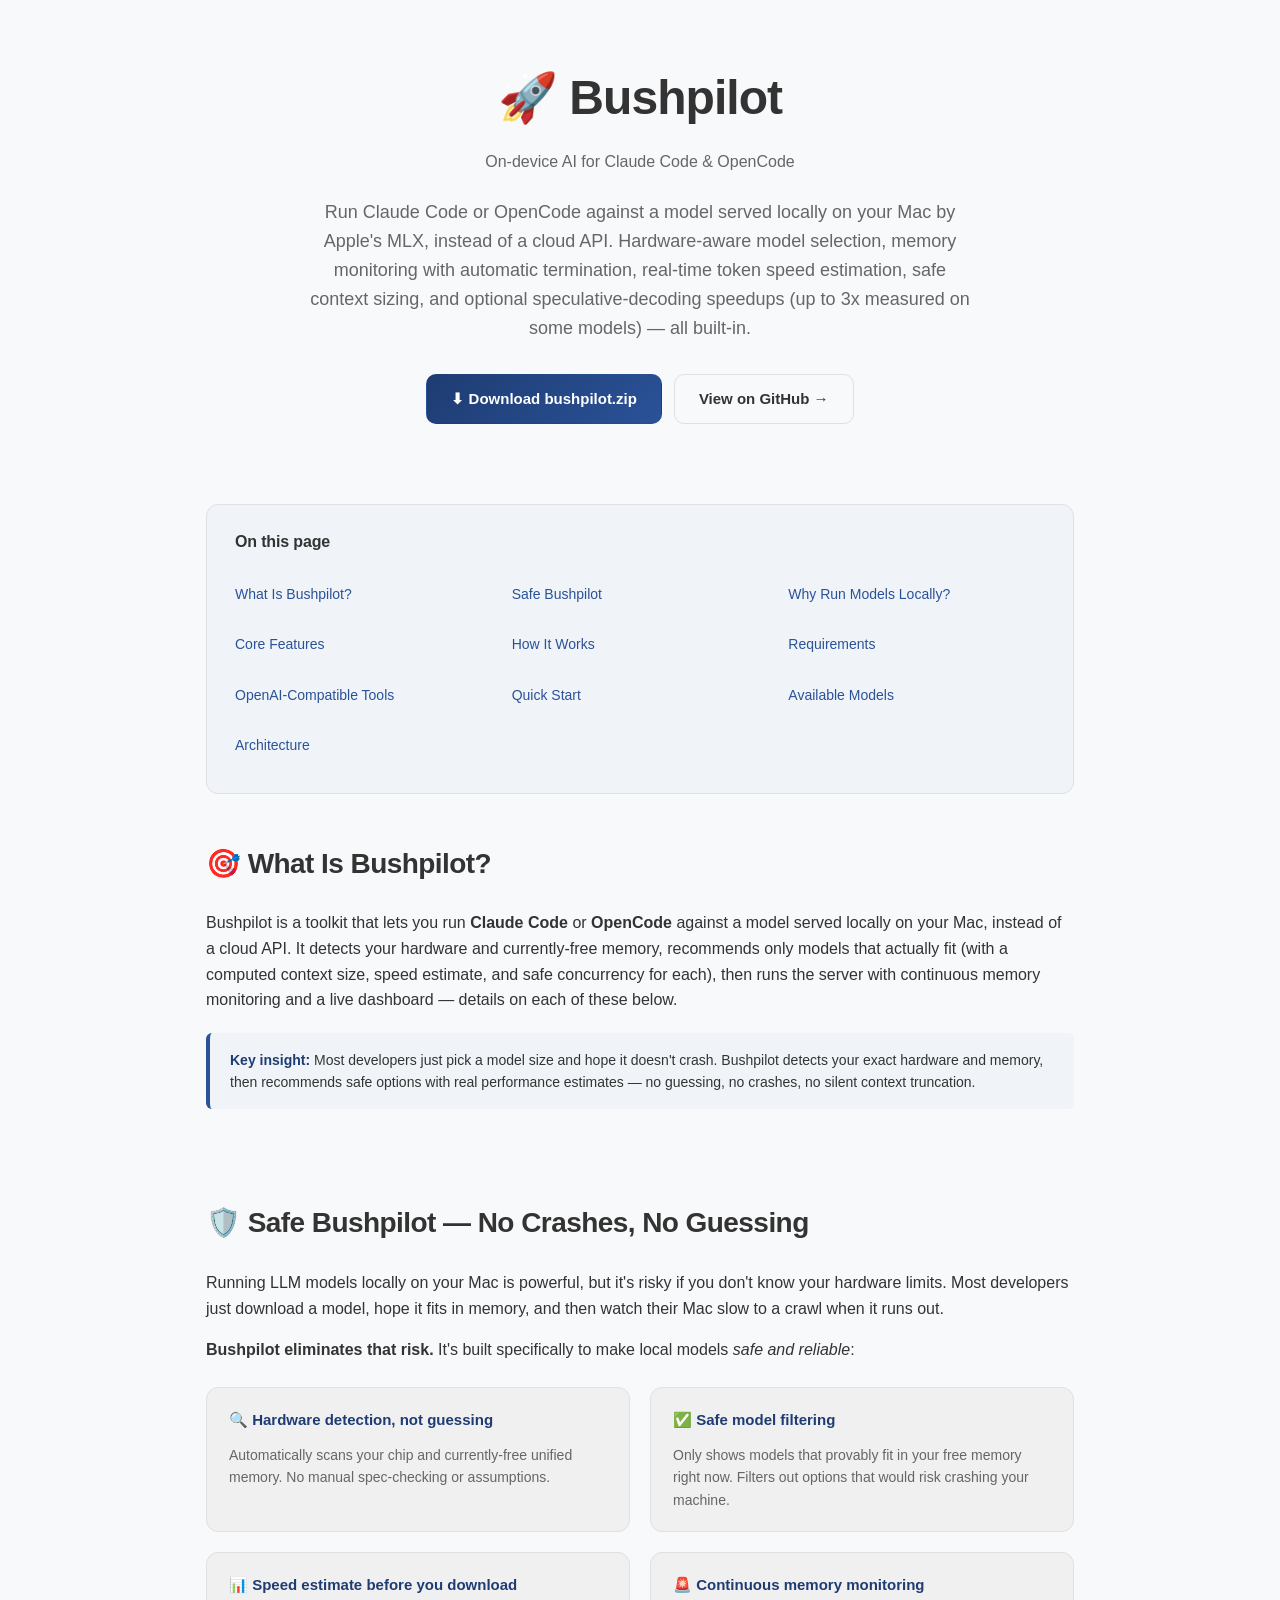
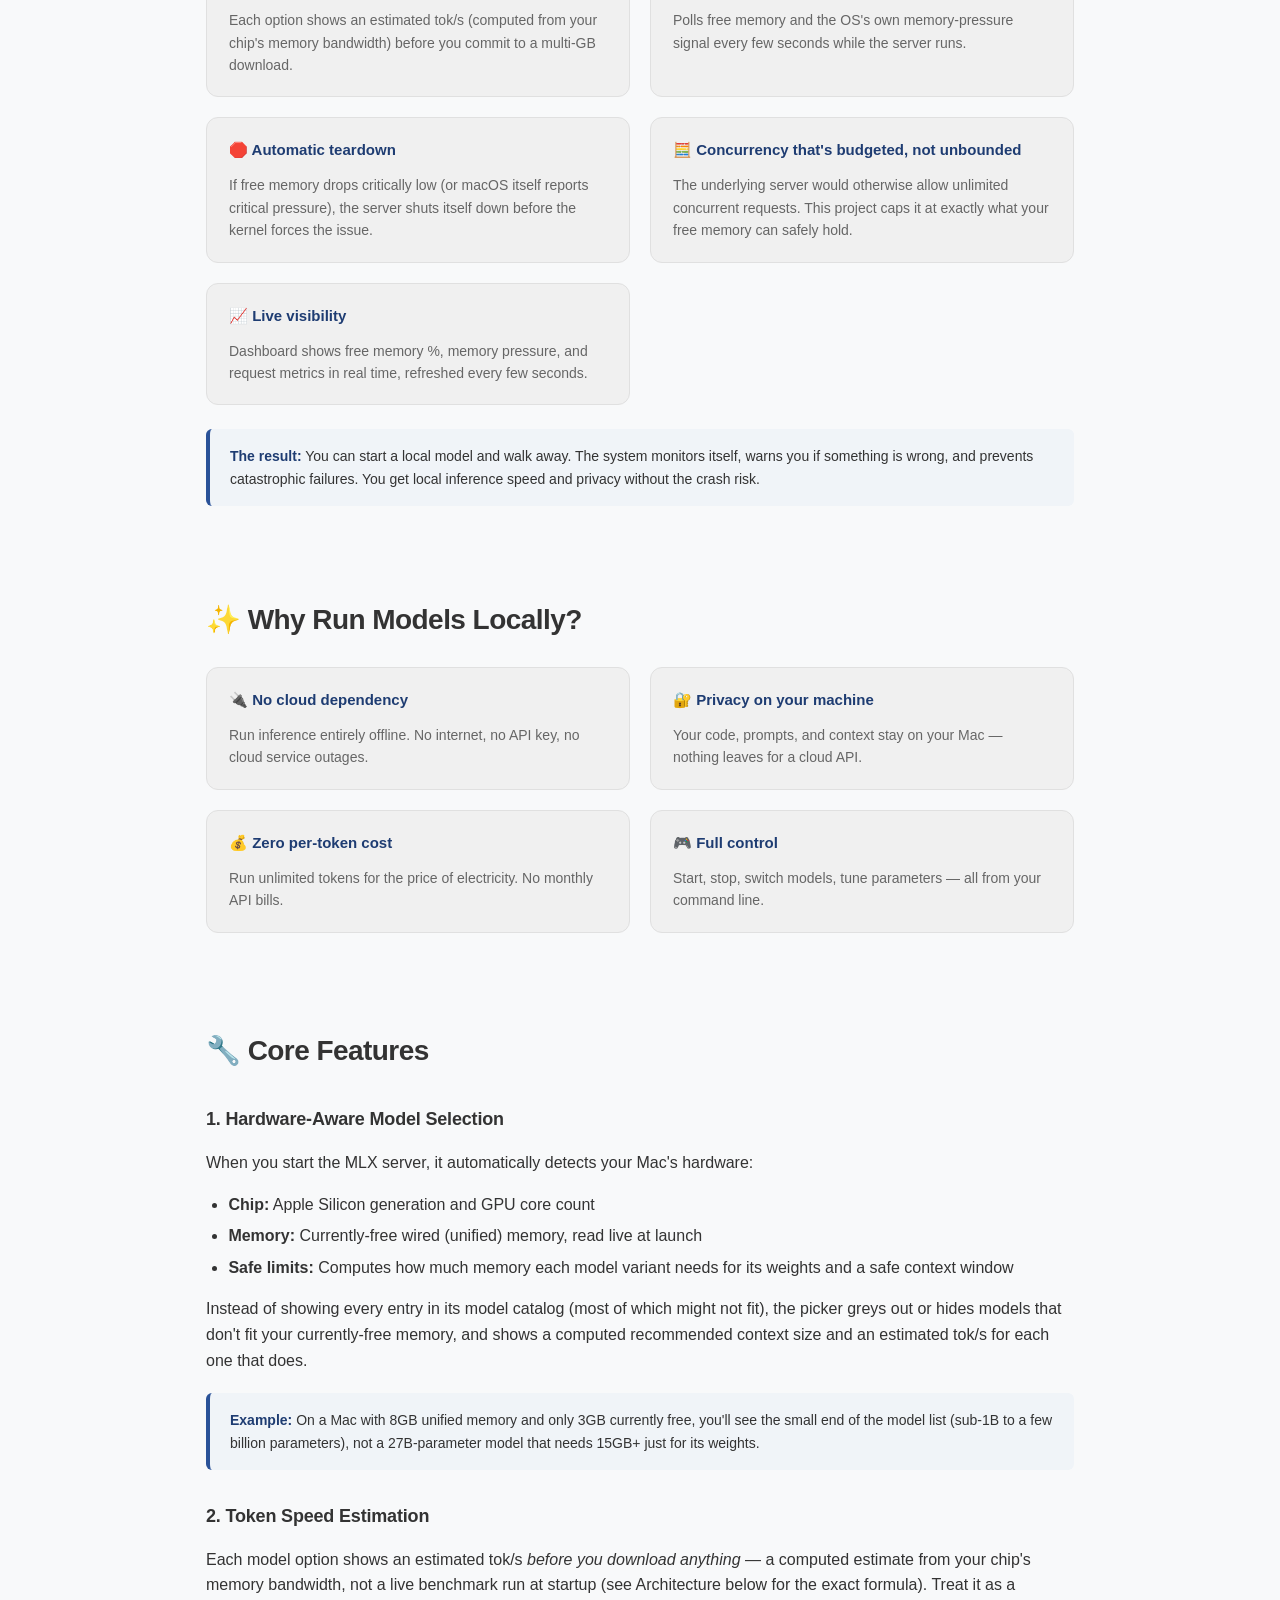
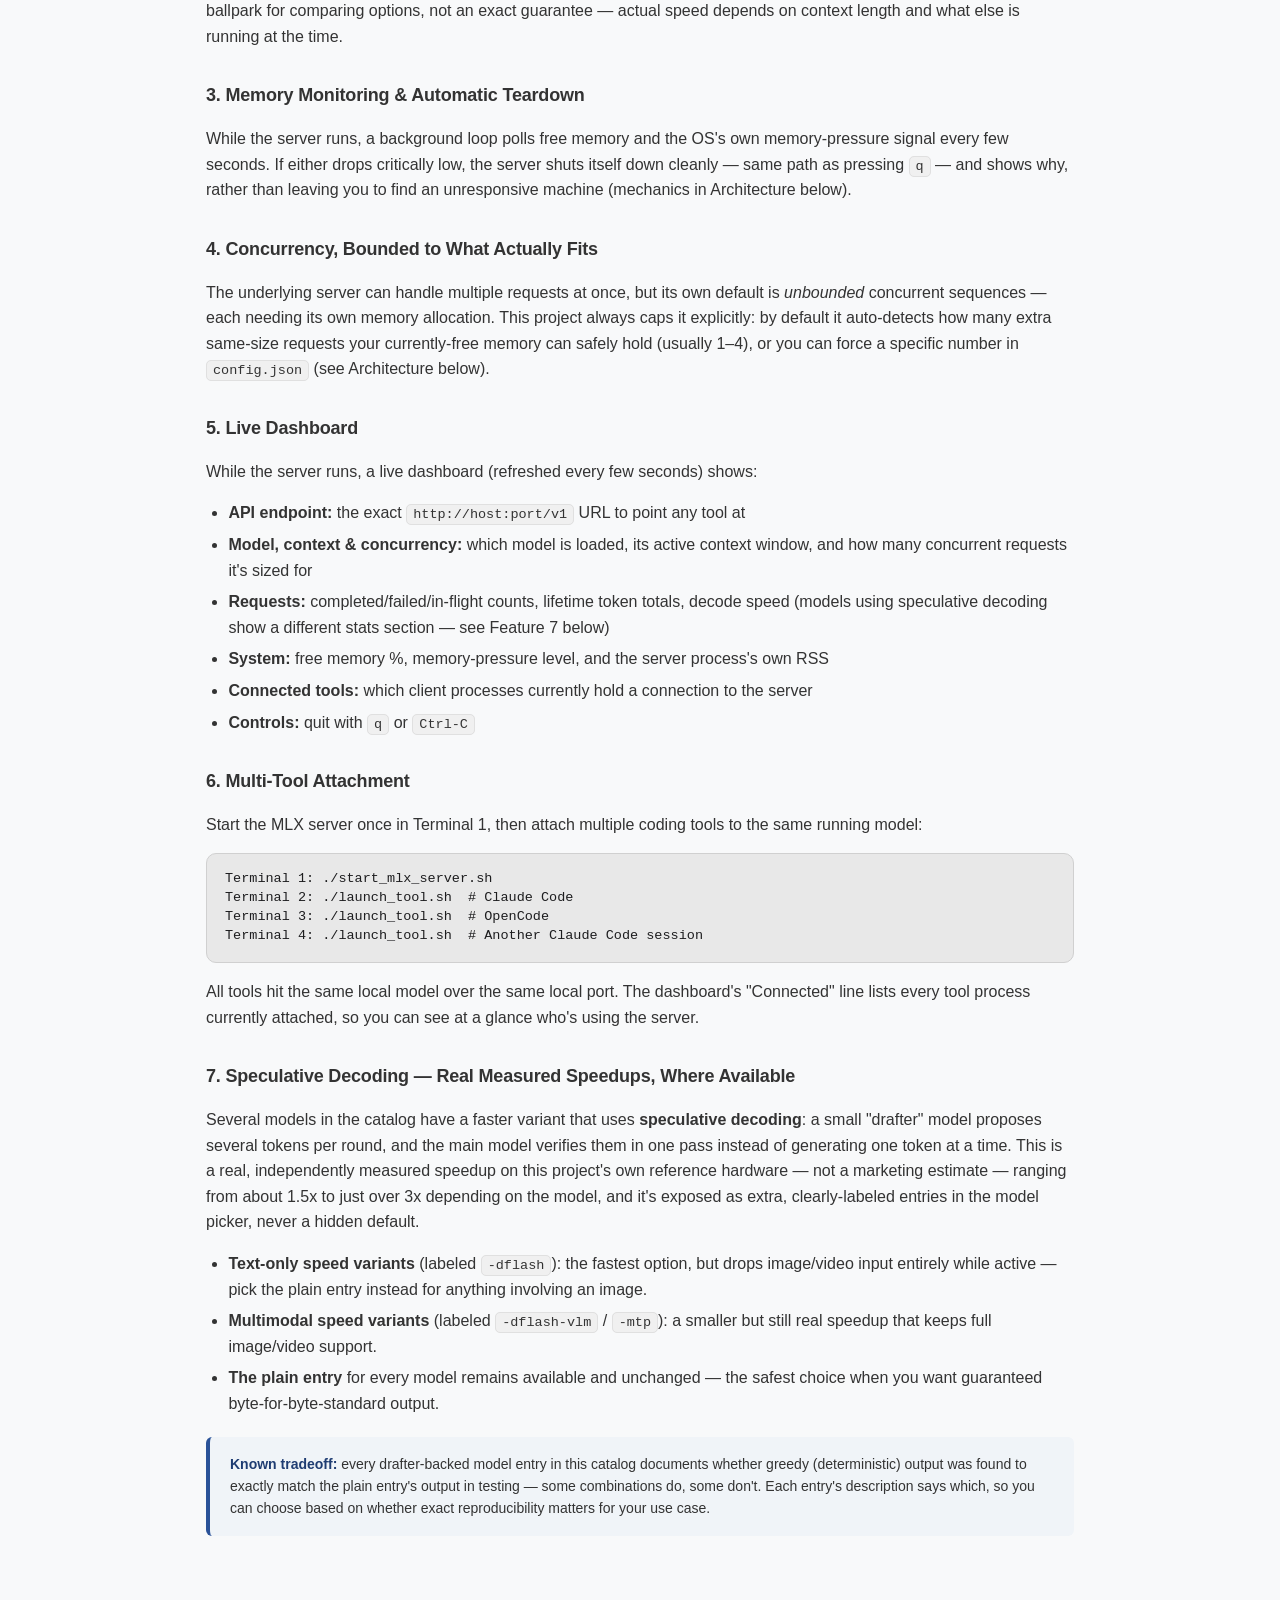
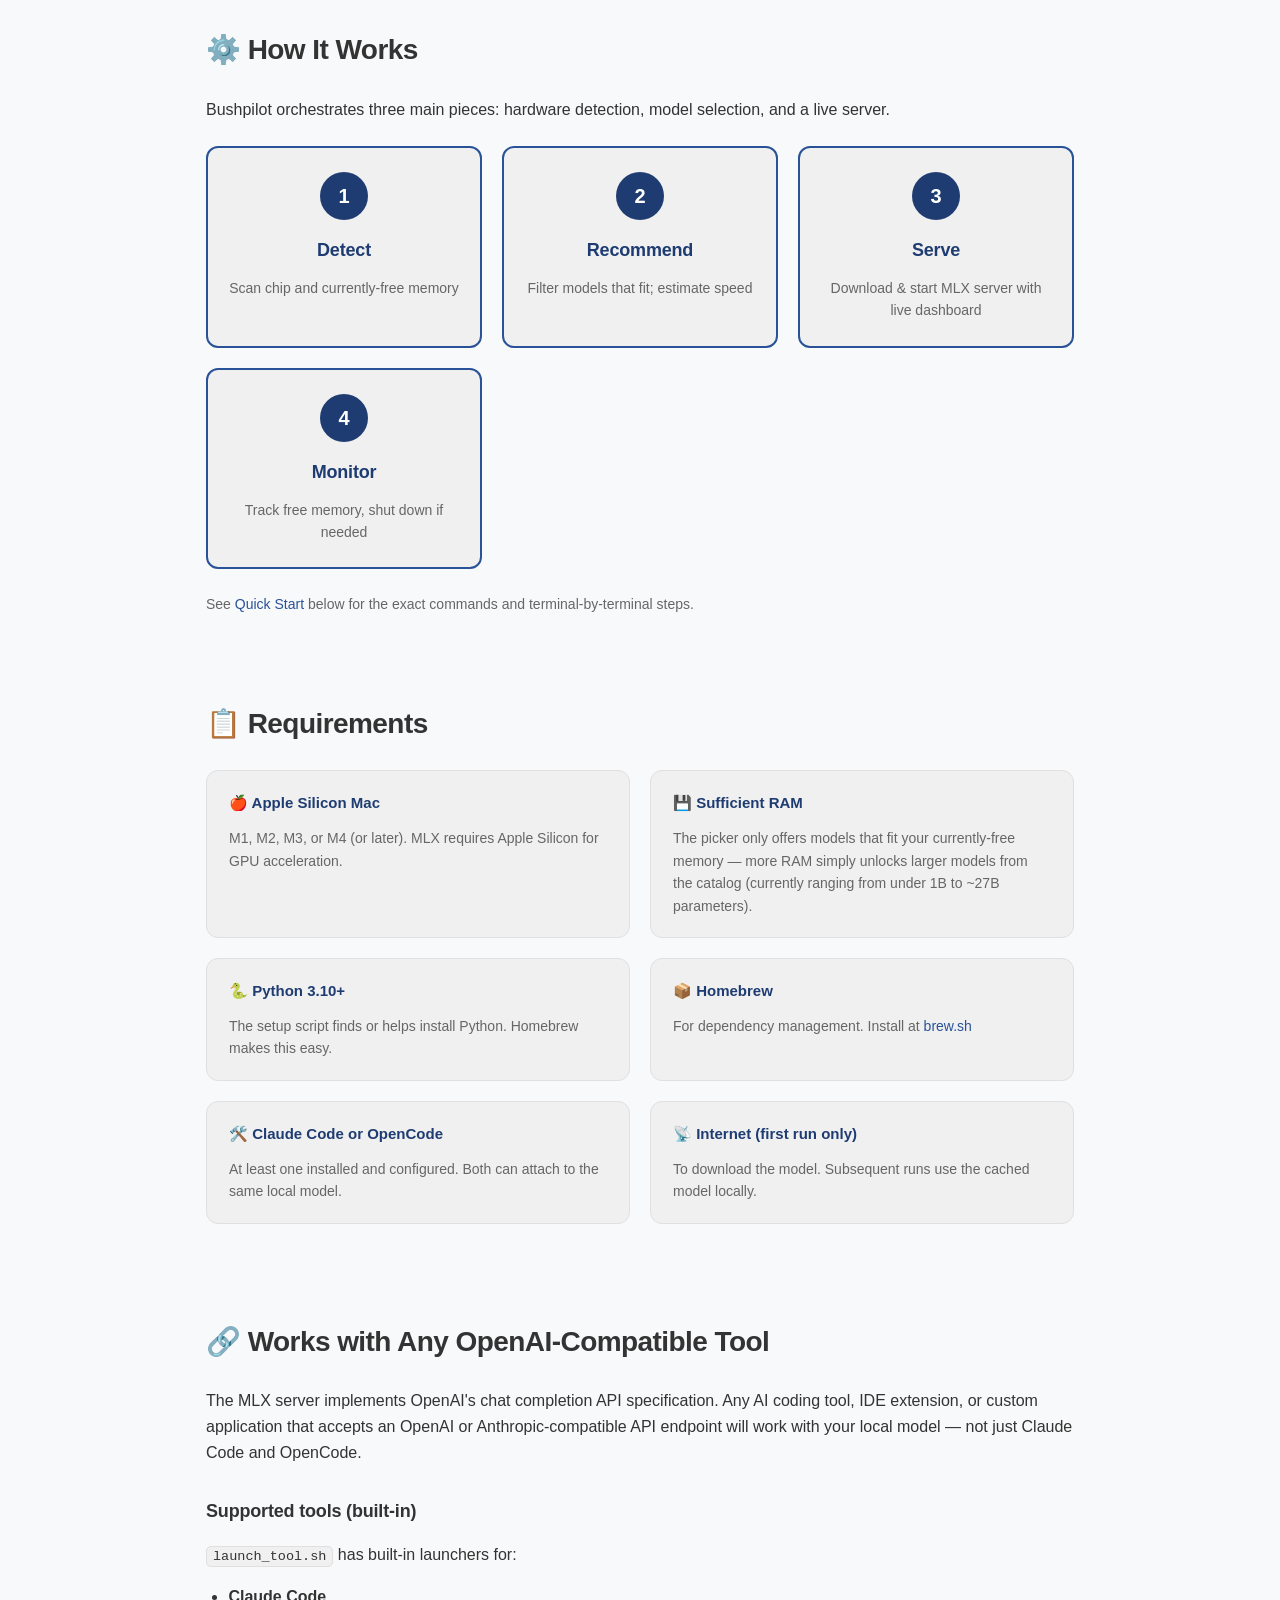
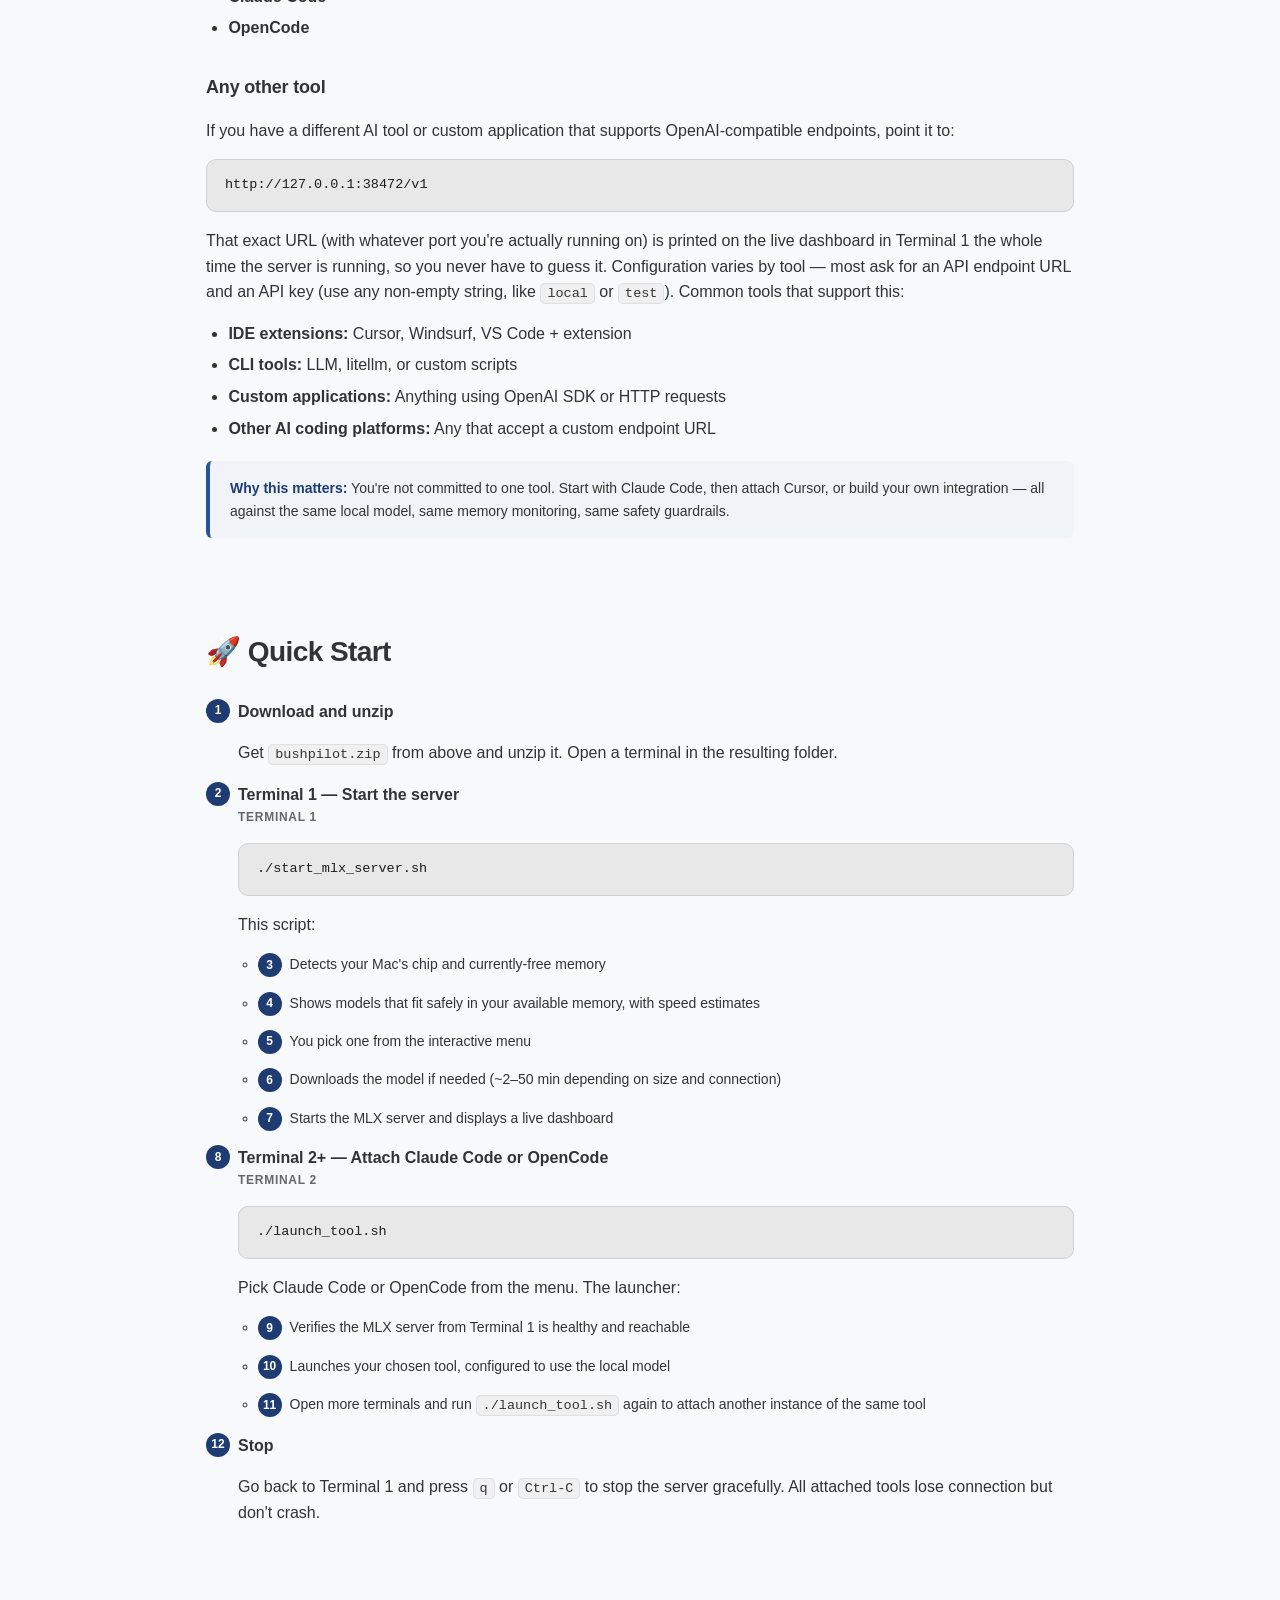
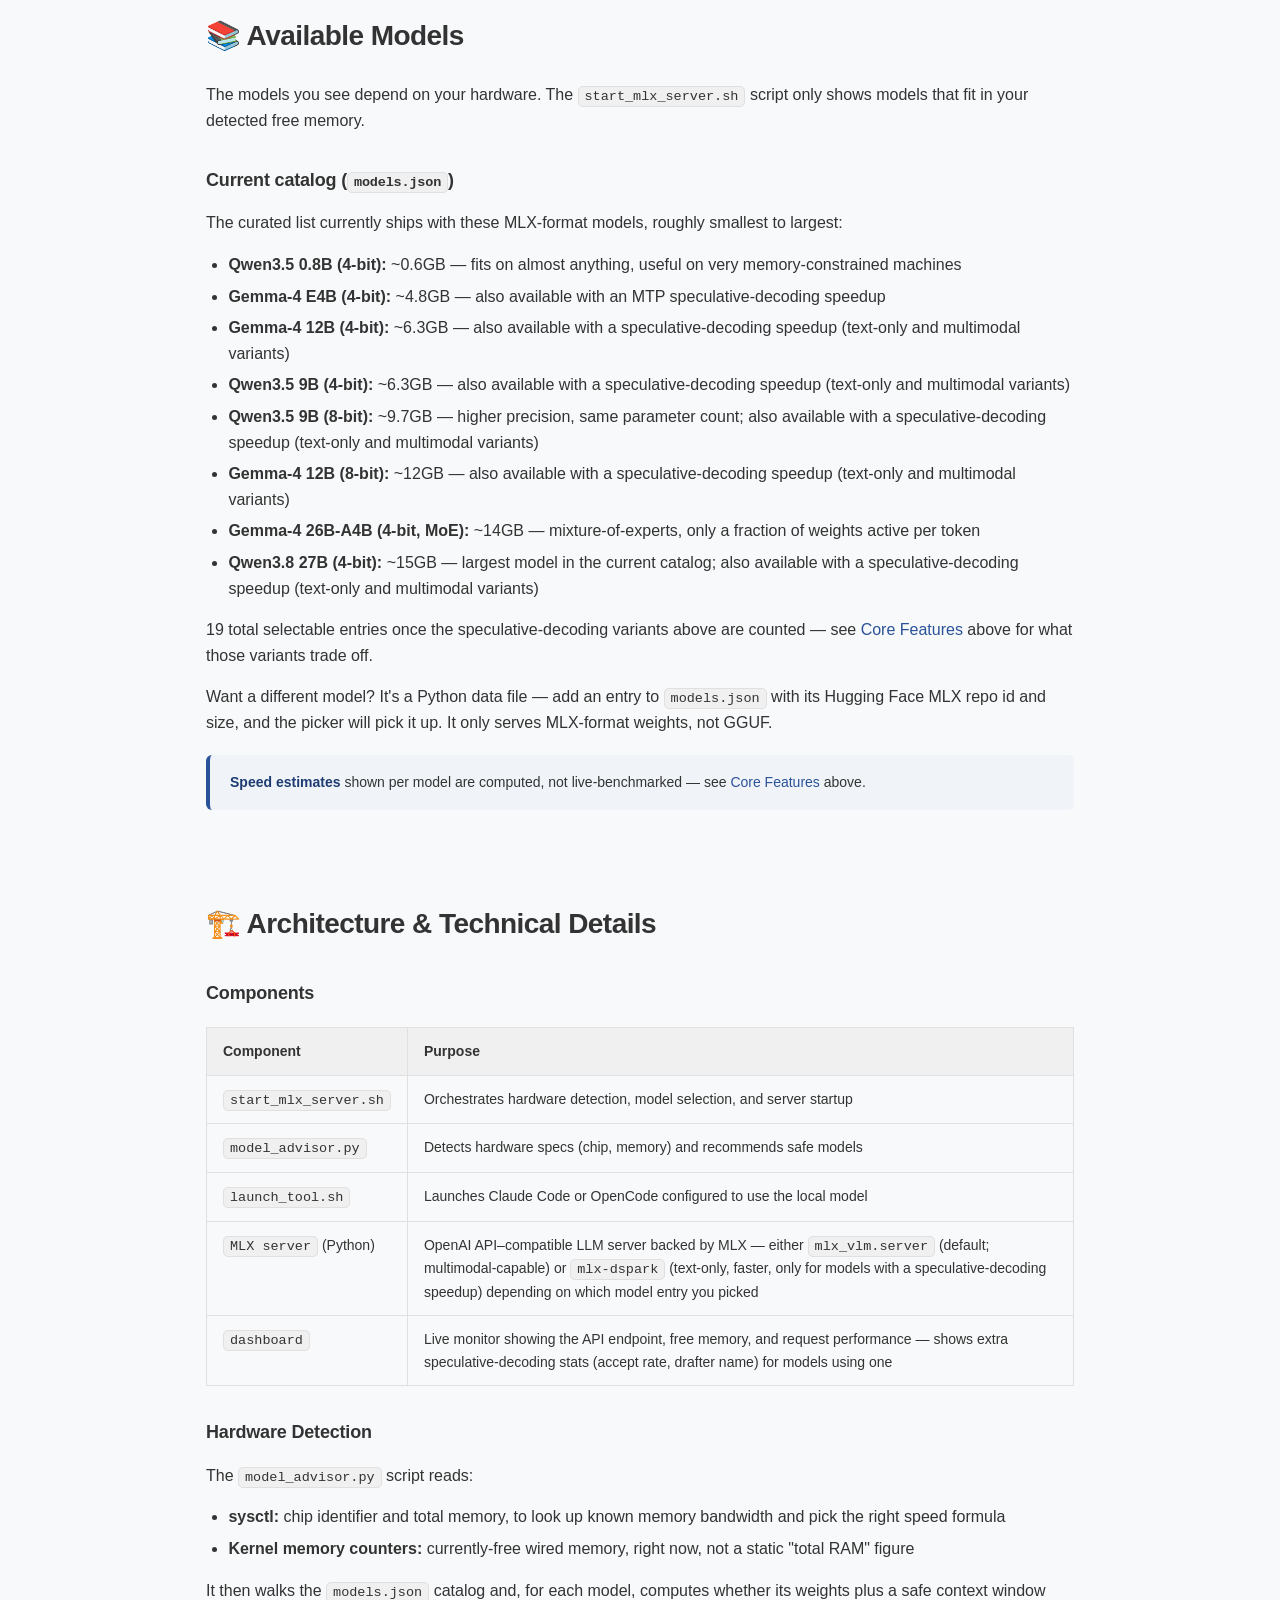
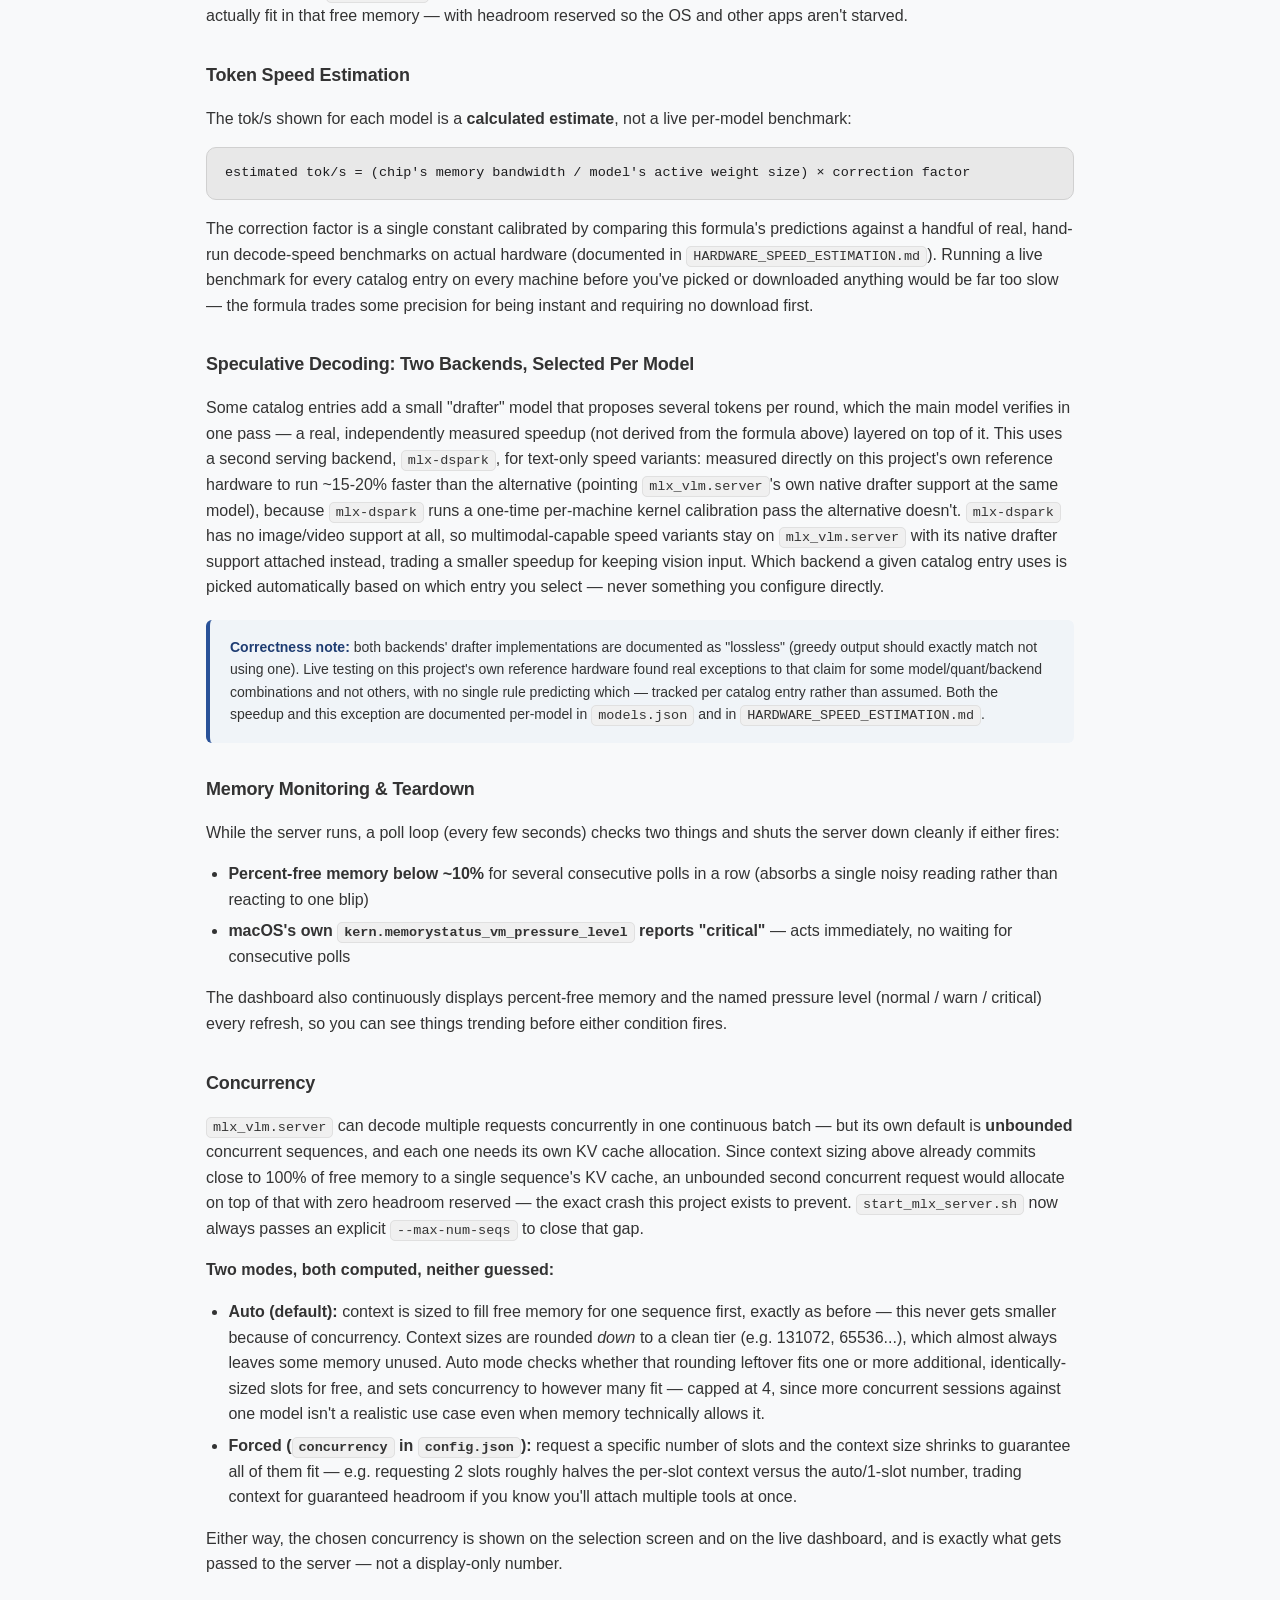
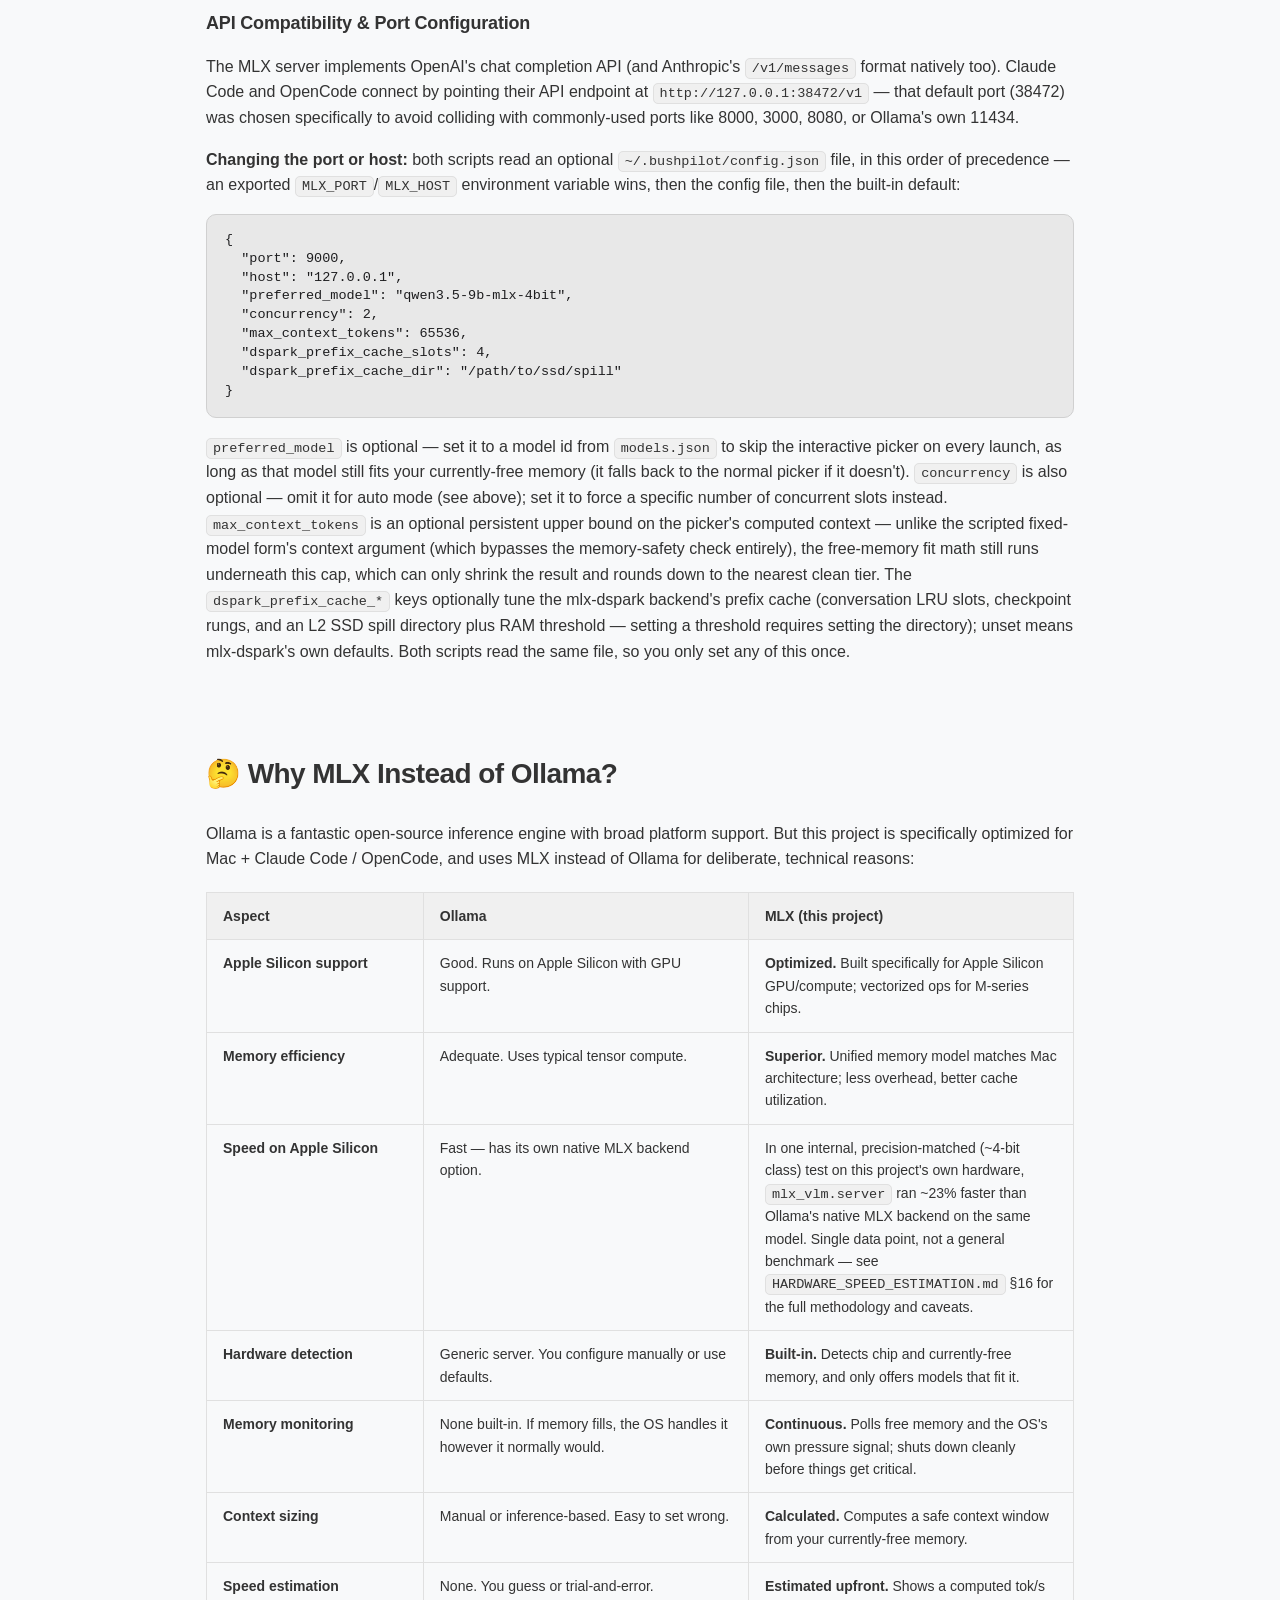
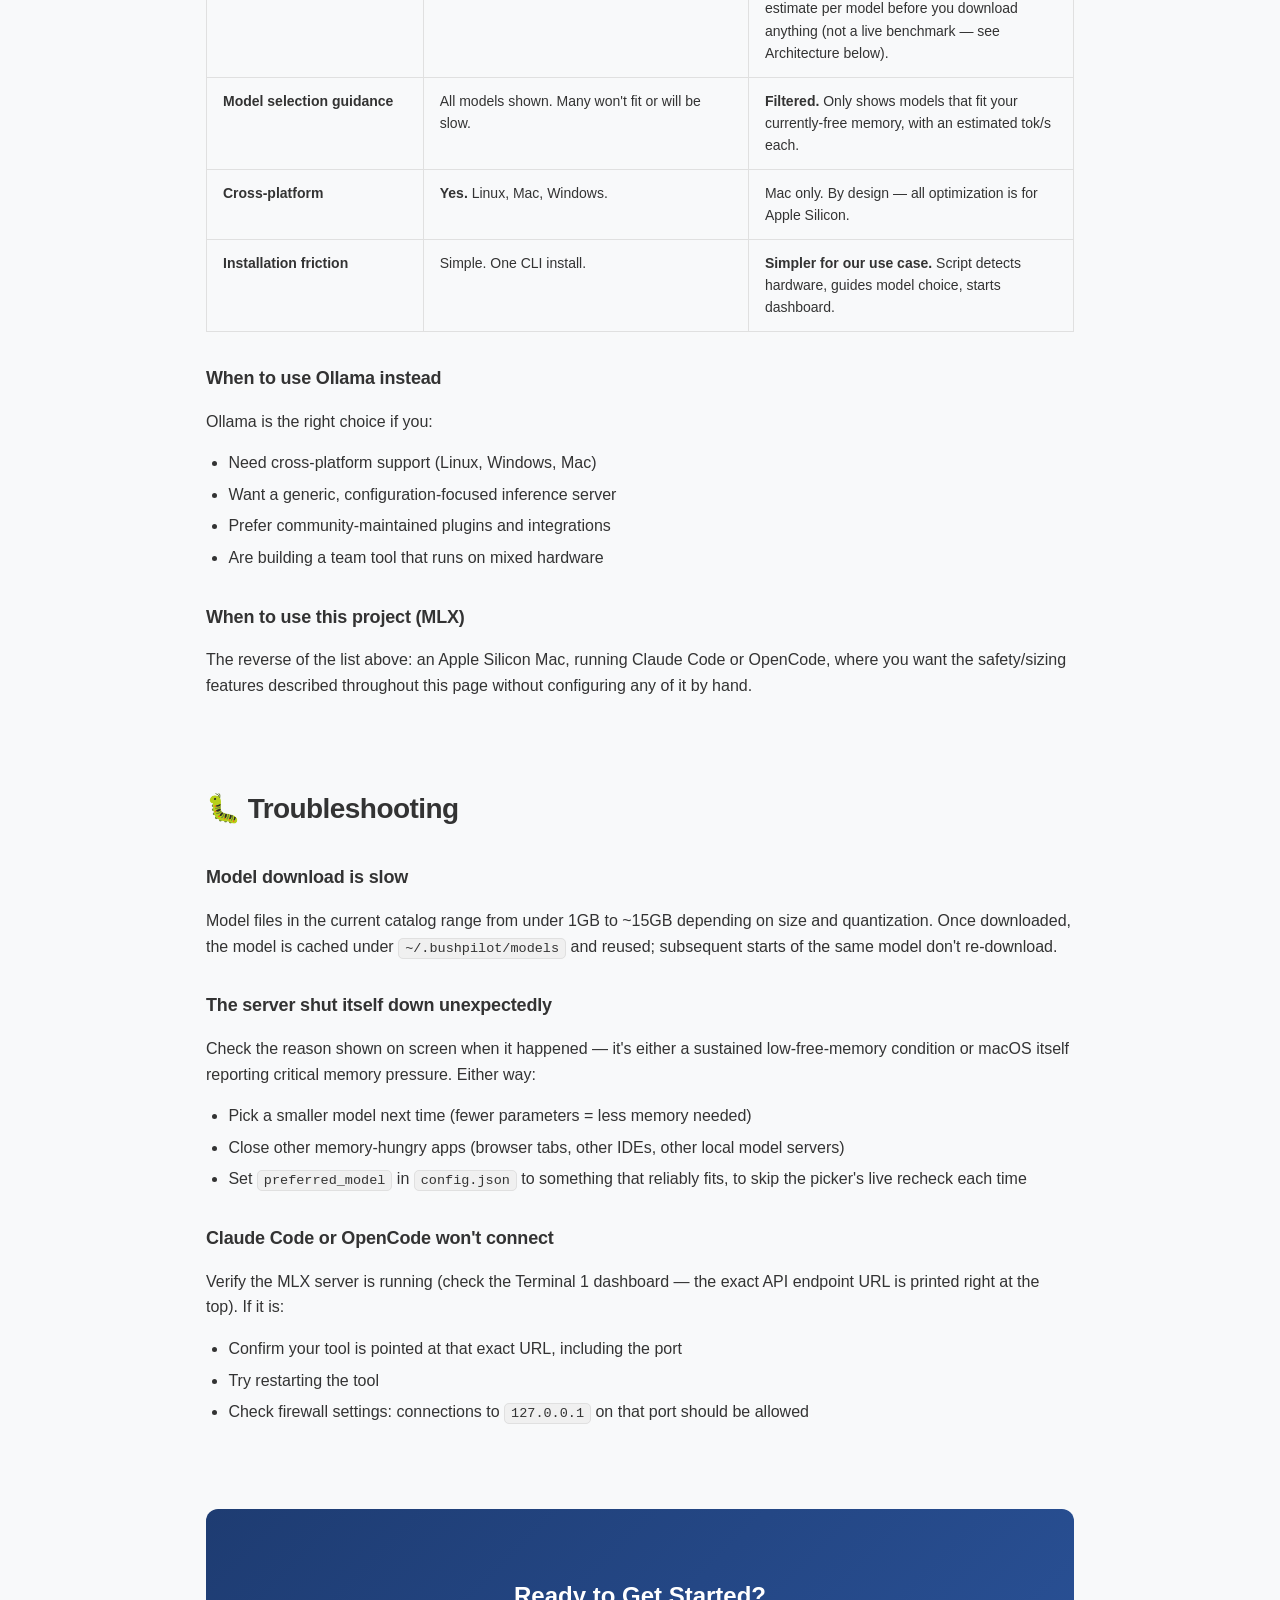
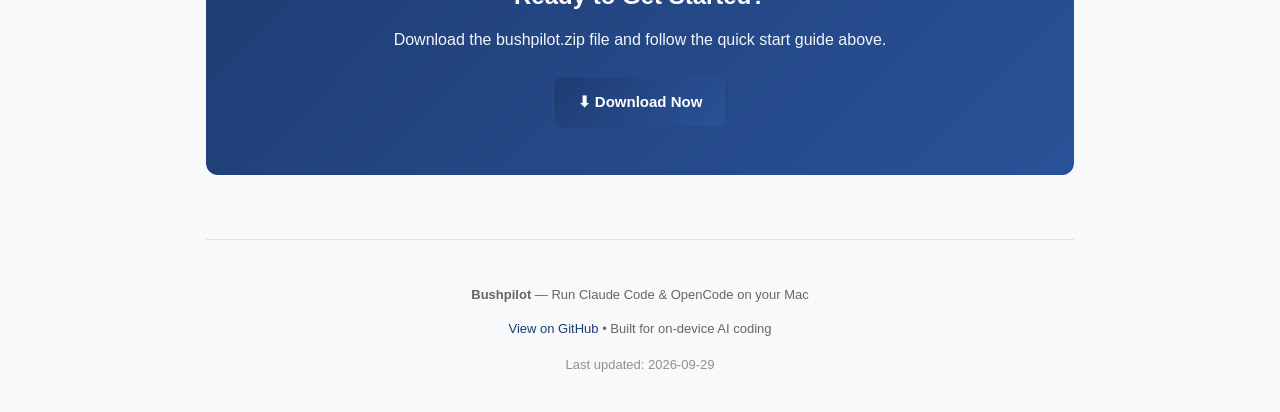
==== docs/index.html @ d3a4ec34 "Rename project to bushpilot Full sweep: home dir ~/.local-model-setup -> ~/.bushpilot (LMS_* vars ->" ====
<!DOCTYPE html>
<html lang="en">
<head>
  <meta charset="utf-8">
  <meta name="viewport" content="width=device-width, initial-scale=1">
  <title>Bushpilot — Run Claude Code & OpenCode on Your Mac</title>
  <meta name="description" content="Run Claude Code or OpenCode against a local, on-device MLX-served model. Hardware-aware selection, memory monitoring, token speed estimation, safe context sizing, and optional speculative-decoding speedups.">
  <style>
    :root {
      --bg: #f8f9fa;
      --bg-alt: #f0f0f0;
      --text: #333;
      --text-dim: #666;
      --border: #e0e0e0;
      --accent: #1e3c72;
      --accent-light: #2a5298;
      --accent-text: #ffffff;
      --code-bg: #f0f0f0;
      --code-text: #333;
      --info-bg: #f0f4f8;
      --info-border: #2a5298;
    }
    @media (prefers-color-scheme: dark) {
      :root:not([data-theme="light"]) {
        --bg: #f8f9fa;
        --bg-alt: #f0f0f0;
        --text: #333;
        --text-dim: #666;
        --border: #e0e0e0;
        --accent: #1e3c72;
        --accent-light: #2a5298;
        --accent-text: #ffffff;
        --code-bg: #f0f0f0;
        --code-text: #333;
        --info-bg: #f0f4f8;
        --info-border: #2a5298;
      }
    }
    :root[data-theme="dark"] {
      --bg: #f8f9fa;
      --bg-alt: #f0f0f0;
      --text: #333;
      --text-dim: #666;
      --border: #e0e0e0;
      --accent: #1e3c72;
      --accent-light: #2a5298;
      --accent-text: #ffffff;
      --code-bg: #f0f0f0;
      --code-text: #333;
      --info-bg: #f0f4f8;
      --info-border: #2a5298;
    }

    * { box-sizing: border-box; }
    body {
      margin: 0;
      background: var(--bg);
      color: var(--text);
      font-family: -apple-system, BlinkMacSystemFont, "Segoe UI", Roboto, Helvetica, Arial, sans-serif;
      line-height: 1.6;
    }
    .wrap {
      max-width: 900px;
      margin: 0 auto;
      padding: 0 16px;
    }

    /* Header */
    header.hero {
      text-align: center;
      padding: 60px 0 40px;
    }
    header.hero h1 {
      font-size: clamp(32px, 7vw, 48px);
      margin: 0 0 12px;
      letter-spacing: -0.02em;
    }
    header.hero .subtitle {
      font-size: 16px;
      color: var(--text-dim);
      margin: 8px 0 24px;
      font-weight: 500;
    }
    header.hero p.tagline {
      font-size: clamp(15px, 3.6vw, 18px);
      color: var(--text-dim);
      max-width: 660px;
      margin: 0 auto 32px;
      line-height: 1.6;
    }
    .cta-row {
      display: flex;
      flex-wrap: wrap;
      gap: 12px;
      justify-content: center;
      margin-top: 28px;
    }
    .btn {
      display: inline-flex;
      align-items: center;
      gap: 8px;
      padding: 12px 24px;
      border-radius: 10px;
      text-decoration: none;
      font-weight: 600;
      font-size: 15px;
      border: 1px solid var(--border);
      transition: all 0.2s;
    }
    .btn.primary {
      background: linear-gradient(135deg, #1e3c72 0%, #2a5298 100%);
      color: var(--accent-text);
      border-color: transparent;
    }
    .btn.primary:hover {
      opacity: 0.9;
      transform: translateY(-1px);
    }
    .btn.secondary {
      background: transparent;
      color: var(--text);
    }
    .btn.secondary:hover {
      background: var(--bg-alt);
    }

    /* TOC */
    .toc {
      background: var(--info-bg);
      border: 1px solid var(--border);
      border-radius: 12px;
      padding: 24px 28px;
      margin: 40px 0;
    }
    .toc h2 {
      font-size: 16px;
      margin: 0 0 16px;
      letter-spacing: -0.01em;
      color: var(--text);
    }
    .toc ol {
      list-style: none;
      padding-left: 0;
      display: grid;
      grid-template-columns: repeat(auto-fit, minmax(240px, 1fr));
      gap: 4px 20px;
      margin: 0;
    }
    .toc li {
      padding: 6px 0;
      font-size: 14px;
    }
    .toc a {
      color: #2a5298;
      text-decoration: none;
    }
    .toc a:hover {
      text-decoration: underline;
      color: #1e3c72;
    }

    /* Sections */
    section {
      margin: 48px 0;
      padding-bottom: 24px;
    }
    section h2 {
      font-size: 28px;
      margin: 0 0 24px;
      letter-spacing: -0.02em;
      display: flex;
      align-items: center;
      gap: 10px;
    }
    section h3 {
      font-size: 18px;
      margin: 32px 0 16px;
      letter-spacing: -0.01em;
    }
    section h4 {
      font-size: 15px;
      margin: 20px 0 12px;
      font-weight: 600;
    }

    /* Info box */
    .info-box {
      background: #f0f4f8;
      border-left: 4px solid #2a5298;
      border-radius: 6px;
      padding: 16px 20px;
      margin: 20px 0;
      font-size: 14px;
    }
    .info-box strong {
      color: #1e3c72;
    }

    /* Features grid */
    .features-grid {
      display: grid;
      grid-template-columns: repeat(auto-fit, minmax(280px, 1fr));
      gap: 20px;
      margin: 24px 0;
    }
    .feature-card {
      background: var(--bg-alt);
      border: 1px solid var(--border);
      border-radius: 12px;
      padding: 20px 22px;
      transition: all 0.2s;
    }
    .feature-card:hover {
      border-color: #2a5298;
      transform: translateY(-2px);
    }
    .feature-card h4 {
      margin-top: 0;
      color: #1e3c72;
      display: flex;
      align-items: center;
      gap: 8px;
    }
    .feature-card p {
      margin: 8px 0 0;
      color: var(--text-dim);
      font-size: 14px;
    }

    /* Tables */
    table {
      width: 100%;
      border-collapse: collapse;
      margin: 20px 0;
      font-size: 14px;
    }
    table th {
      background: var(--bg-alt);
      border: 1px solid var(--border);
      padding: 12px 16px;
      text-align: left;
      font-weight: 600;
    }
    table td {
      border: 1px solid var(--border);
      padding: 12px 16px;
      vertical-align: top;
    }
    table tr:nth-child(even) {
      background: var(--bg);
    }

    /* Code blocks */
    code, pre {
      font-family: ui-monospace, SFMono-Regular, "SF Mono", Menlo, Consolas, monospace;
      font-size: 13.5px;
    }
    code.inline {
      background: var(--bg-alt);
      border: 1px solid var(--border);
      border-radius: 5px;
      padding: 2px 6px;
    }
    pre {
      background: #e8e8e8;
      color: #1d1d1f;
      border-radius: 10px;
      padding: 16px 18px;
      overflow-x: auto;
      margin: 16px 0;
      line-height: 1.4;
      border: 1px solid #d0d0d0;
    }
    .terminal-label {
      font-size: 12px;
      text-transform: uppercase;
      letter-spacing: 0.06em;
      color: var(--text-dim);
      margin-bottom: 6px;
      font-weight: 600;
    }

    /* Steps */
    ol.steps {
      margin: 0;
      padding-left: 0;
      list-style: none;
    }
    ol.steps li {
      margin: 16px 0;
      padding-left: 32px;
      position: relative;
    }
    ol.steps li::before {
      content: counter(list-number);
      counter-increment: list-number;
      position: absolute;
      left: 0;
      top: 0;
      background: #1e3c72;
      color: white;
      width: 24px;
      height: 24px;
      border-radius: 50%;
      display: flex;
      align-items: center;
      justify-content: center;
      font-size: 12px;
      font-weight: 600;
    }
    ol.steps {
      counter-reset: list-number;
    }

    /* How it works */
    .how-it-works {
      display: grid;
      grid-template-columns: repeat(auto-fit, minmax(220px, 1fr));
      gap: 20px;
      margin: 24px 0;
    }
    .phase {
      border: 2px solid #2a5298;
      border-radius: 12px;
      padding: 24px 20px;
      background: var(--bg-alt);
      text-align: center;
      transition: all 0.2s;
    }
    .phase:hover {
      border-color: #1e3c72;
    }
    .phase-number {
      background: #1e3c72;
      color: white;
      width: 48px;
      height: 48px;
      border-radius: 50%;
      display: flex;
      align-items: center;
      justify-content: center;
      font-size: 20px;
      font-weight: 700;
      margin: 0 auto 16px;
    }
    .phase h3 {
      margin-top: 0;
      margin-bottom: 12px;
      color: #1e3c72;
    }
    .phase p {
      margin: 0;
      color: var(--text-dim);
      font-size: 14px;
    }

    /* Comparison table */
    .comparison-table {
      overflow-x: auto;
      margin: 24px 0;
    }

    /* CTA section */
    .cta-section {
      background: linear-gradient(135deg, #1e3c72 0%, #2a5298 100%);
      color: white;
      text-align: center;
      padding: 48px;
      border-radius: 12px;
      margin: 48px 0;
    }
    .cta-section h2 {
      color: white;
      margin-bottom: 12px;
    }
    .cta-section p {
      margin: 0 0 24px;
      opacity: 0.95;
    }

    /* Footer */
    footer {
      text-align: center;
      color: var(--text-dim);
      font-size: 13px;
      margin-top: 64px;
      padding: 32px 0;
      border-top: 1px solid var(--border);
    }
    footer a {
      color: var(--accent);
    }

    ul, ol {
      margin: 12px 0;
      padding-left: 1.4em;
    }
    ul li, ol li {
      margin: 6px 0;
    }

    /* Responsive */
    @media (max-width: 768px) {
      header.hero h1 { font-size: 32px; }
      section h2 { font-size: 22px; }
      .toc ol { grid-template-columns: 1fr; }
      .cta-section { padding: 32px 20px; }
      .features-grid { grid-template-columns: 1fr; }
      .how-it-works { grid-template-columns: 1fr; }
    }

    a {
      color: #2a5298;
      text-decoration: none;
    }
    a:hover {
      text-decoration: underline;
    }
  </style>
</head>
<body>
<div class="wrap">

  <!-- Header -->
  <header class="hero">
    <h1>🚀 Bushpilot</h1>
    <p class="subtitle">On-device AI for Claude Code & OpenCode</p>
    <p class="tagline">
      Run Claude Code or OpenCode against a model served locally on your Mac by Apple's MLX,
      instead of a cloud API. Hardware-aware model selection, memory monitoring with automatic
      termination, real-time token speed estimation, safe context sizing, and optional
      speculative-decoding speedups (up to 3x measured on some models) — all built-in.
    </p>
    <div class="cta-row">
      <a class="btn primary" href="bushpilot.zip">⬇ Download bushpilot.zip</a>
      <a class="btn secondary" href="https://github.com/frank321/bushpilot">View on GitHub →</a>
    </div>
  </header>

  <!-- Table of Contents -->
  <div class="toc">
    <h2>On this page</h2>
    <ol>
      <li><a href="#what-is-it">What Is Bushpilot?</a></li>
      <li><a href="#safety">Safe Bushpilot</a></li>
      <li><a href="#why">Why Run Models Locally?</a></li>
      <li><a href="#features">Core Features</a></li>
      <li><a href="#how-it-works">How It Works</a></li>
      <li><a href="#requirements">Requirements</a></li>
      <li><a href="#compatible-tools">OpenAI-Compatible Tools</a></li>
      <li><a href="#quick-start">Quick Start</a></li>
      <li><a href="#models">Available Models</a></li>
      <li><a href="#architecture">Architecture</a></li>
    </ol>
  </div>

  <!-- What Is It -->
  <section id="what-is-it">
    <h2>🎯 What Is Bushpilot?</h2>
    <p>
      Bushpilot is a toolkit that lets you run <strong>Claude Code</strong> or <strong>OpenCode</strong>
      against a model served locally on your Mac, instead of a cloud API. It detects your hardware and currently-free
      memory, recommends only models that actually fit (with a computed context size, speed estimate, and safe
      concurrency for each), then runs the server with continuous memory monitoring and a live dashboard — details
      on each of these below.
    </p>
    <div class="info-box">
      <strong>Key insight:</strong> Most developers just pick a model size and hope it doesn't crash.
      Bushpilot detects your exact hardware and memory, then recommends safe options with real performance estimates — no guessing, no crashes, no silent context truncation.
    </div>
  </section>

  <!-- Safety & Reliability -->
  <section id="safety">
    <h2>🛡️ Safe Bushpilot — No Crashes, No Guessing</h2>
    <p>
      Running LLM models locally on your Mac is powerful, but it's risky if you don't know your hardware limits.
      Most developers just download a model, hope it fits in memory, and then watch their Mac slow to a crawl when it runs out.
    </p>
    <p>
      <strong>Bushpilot eliminates that risk.</strong> It's built specifically to make local models <em>safe and reliable</em>:
    </p>

    <div class="features-grid">
      <div class="feature-card">
        <h4>🔍 Hardware detection, not guessing</h4>
        <p>Automatically scans your chip and currently-free unified memory. No manual spec-checking or assumptions.</p>
      </div>
      <div class="feature-card">
        <h4>✅ Safe model filtering</h4>
        <p>Only shows models that provably fit in your free memory right now. Filters out options that would risk crashing your machine.</p>
      </div>
      <div class="feature-card">
        <h4>📊 Speed estimate before you download</h4>
        <p>Each option shows an estimated tok/s (computed from your chip's memory bandwidth) before you commit to a multi-GB download.</p>
      </div>
      <div class="feature-card">
        <h4>🚨 Continuous memory monitoring</h4>
        <p>Polls free memory and the OS's own memory-pressure signal every few seconds while the server runs.</p>
      </div>
      <div class="feature-card">
        <h4>🛑 Automatic teardown</h4>
        <p>If free memory drops critically low (or macOS itself reports critical pressure), the server shuts itself down before the kernel forces the issue.</p>
      </div>
      <div class="feature-card">
        <h4>🧮 Concurrency that's budgeted, not unbounded</h4>
        <p>The underlying server would otherwise allow unlimited concurrent requests. This project caps it at exactly what your free memory can safely hold.</p>
      </div>
      <div class="feature-card">
        <h4>📈 Live visibility</h4>
        <p>Dashboard shows free memory %, memory pressure, and request metrics in real time, refreshed every few seconds.</p>
      </div>
    </div>

    <div class="info-box">
      <strong>The result:</strong> You can start a local model and walk away. The system monitors itself, warns you if something
      is wrong, and prevents catastrophic failures. You get local inference speed and privacy without the crash risk.
    </div>
  </section>

  <!-- Why Run Locally -->
  <section id="why">
    <h2>✨ Why Run Models Locally?</h2>
    <div class="features-grid">
      <div class="feature-card">
        <h4>🔌 No cloud dependency</h4>
        <p>Run inference entirely offline. No internet, no API key, no cloud service outages.</p>
      </div>
      <div class="feature-card">
        <h4>🔐 Privacy on your machine</h4>
        <p>Your code, prompts, and context stay on your Mac — nothing leaves for a cloud API.</p>
      </div>
      <div class="feature-card">
        <h4>💰 Zero per-token cost</h4>
        <p>Run unlimited tokens for the price of electricity. No monthly API bills.</p>
      </div>
      <div class="feature-card">
        <h4>🎮 Full control</h4>
        <p>Start, stop, switch models, tune parameters — all from your command line.</p>
      </div>
    </div>
  </section>

  <!-- Core Features -->
  <section id="features">
    <h2>🔧 Core Features</h2>

    <h3>1. Hardware-Aware Model Selection</h3>
    <p>
      When you start the MLX server, it automatically detects your Mac's hardware:
    </p>
    <ul>
      <li><strong>Chip:</strong> Apple Silicon generation and GPU core count</li>
      <li><strong>Memory:</strong> Currently-free wired (unified) memory, read live at launch</li>
      <li><strong>Safe limits:</strong> Computes how much memory each model variant needs for its weights and a safe context window</li>
    </ul>
    <p>
      Instead of showing every entry in its model catalog (most of which might not fit), the picker greys out
      or hides models that don't fit your currently-free memory, and shows a computed recommended context size
      and an estimated tok/s for each one that does.
    </p>
    <div class="info-box">
      <strong>Example:</strong> On a Mac with 8GB unified memory and only 3GB currently free, you'll see the small
      end of the model list (sub-1B to a few billion parameters), not a 27B-parameter model that needs 15GB+ just for its weights.
    </div>

    <h3>2. Token Speed Estimation</h3>
    <p>
      Each model option shows an estimated tok/s <em>before you download anything</em> — a computed estimate from
      your chip's memory bandwidth, not a live benchmark run at startup (see Architecture below for the exact
      formula). Treat it as a ballpark for comparing options, not an exact guarantee — actual speed depends on
      context length and what else is running at the time.
    </p>

    <h3>3. Memory Monitoring & Automatic Teardown</h3>
    <p>
      While the server runs, a background loop polls free memory and the OS's own memory-pressure signal every few
      seconds. If either drops critically low, the server shuts itself down cleanly — same path as pressing
      <code class="inline">q</code> — and shows why, rather than leaving you to find an unresponsive machine
      (mechanics in Architecture below).
    </p>

    <h3>4. Concurrency, Bounded to What Actually Fits</h3>
    <p>
      The underlying server can handle multiple requests at once, but its own default is <em>unbounded</em>
      concurrent sequences — each needing its own memory allocation. This project always caps it explicitly: by
      default it auto-detects how many extra same-size requests your currently-free memory can safely hold (usually
      1–4), or you can force a specific number in <code class="inline">config.json</code> (see Architecture below).
    </p>

    <h3>5. Live Dashboard</h3>
    <p>
      While the server runs, a live dashboard (refreshed every few seconds) shows:
    </p>
    <ul>
      <li><strong>API endpoint:</strong> the exact <code class="inline">http://host:port/v1</code> URL to point any tool at</li>
      <li><strong>Model, context &amp; concurrency:</strong> which model is loaded, its active context window, and how many concurrent requests it's sized for</li>
      <li><strong>Requests:</strong> completed/failed/in-flight counts, lifetime token totals, decode speed (models using speculative decoding show a different stats section — see Feature 7 below)</li>
      <li><strong>System:</strong> free memory %, memory-pressure level, and the server process's own RSS</li>
      <li><strong>Connected tools:</strong> which client processes currently hold a connection to the server</li>
      <li><strong>Controls:</strong> quit with <code class="inline">q</code> or <code class="inline">Ctrl-C</code></li>
    </ul>

    <h3>6. Multi-Tool Attachment</h3>
    <p>
      Start the MLX server once in Terminal 1, then attach multiple coding tools to the same running model:
    </p>
    <pre>Terminal 1: ./start_mlx_server.sh
Terminal 2: ./launch_tool.sh  # Claude Code
Terminal 3: ./launch_tool.sh  # OpenCode
Terminal 4: ./launch_tool.sh  # Another Claude Code session</pre>
    <p>
      All tools hit the same local model over the same local port. The dashboard's "Connected" line lists every
      tool process currently attached, so you can see at a glance who's using the server.
    </p>

    <h3>7. Speculative Decoding — Real Measured Speedups, Where Available</h3>
    <p>
      Several models in the catalog have a faster variant that uses <strong>speculative decoding</strong>: a
      small "drafter" model proposes several tokens per round, and the main model verifies them in one pass
      instead of generating one token at a time. This is a real, independently measured speedup on this
      project's own reference hardware — not a marketing estimate — ranging from about 1.5x to just over 3x
      depending on the model, and it's exposed as extra, clearly-labeled entries in the model picker, never a
      hidden default.
    </p>
    <ul>
      <li><strong>Text-only speed variants</strong> (labeled <code class="inline">-dflash</code>): the fastest
        option, but drops image/video input entirely while active — pick the plain entry instead for anything
        involving an image.</li>
      <li><strong>Multimodal speed variants</strong> (labeled <code class="inline">-dflash-vlm</code> /
        <code class="inline">-mtp</code>): a smaller but still real speedup that keeps full image/video support.</li>
      <li><strong>The plain entry</strong> for every model remains available and unchanged — the safest choice
        when you want guaranteed byte-for-byte-standard output.</li>
    </ul>
    <div class="info-box">
      <strong>Known tradeoff:</strong> every drafter-backed model entry in this catalog documents whether
      greedy (deterministic) output was found to exactly match the plain entry's output in testing — some
      combinations do, some don't. Each entry's description says which, so you can choose based on whether
      exact reproducibility matters for your use case.
    </div>
  </section>

  <!-- How It Works -->
  <section id="how-it-works">
    <h2>⚙️ How It Works</h2>
    <p>
      Bushpilot orchestrates three main pieces: hardware detection, model selection, and a live server.
    </p>

    <div class="how-it-works">
      <div class="phase">
        <div class="phase-number">1</div>
        <h3>Detect</h3>
        <p>Scan chip and currently-free memory</p>
      </div>
      <div class="phase">
        <div class="phase-number">2</div>
        <h3>Recommend</h3>
        <p>Filter models that fit; estimate speed</p>
      </div>
      <div class="phase">
        <div class="phase-number">3</div>
        <h3>Serve</h3>
        <p>Download & start MLX server with live dashboard</p>
      </div>
      <div class="phase">
        <div class="phase-number">4</div>
        <h3>Monitor</h3>
        <p>Track free memory, shut down if needed</p>
      </div>
    </div>
    <p style="font-size: 14px; color: var(--text-dim);">
      See <a href="#quick-start">Quick Start</a> below for the exact commands and terminal-by-terminal steps.
    </p>
  </section>

  <!-- Requirements -->
  <section id="requirements">
    <h2>📋 Requirements</h2>
    <div class="features-grid">
      <div class="feature-card">
        <h4>🍎 Apple Silicon Mac</h4>
        <p>M1, M2, M3, or M4 (or later). MLX requires Apple Silicon for GPU acceleration.</p>
      </div>
      <div class="feature-card">
        <h4>💾 Sufficient RAM</h4>
        <p>The picker only offers models that fit your currently-free memory — more RAM simply unlocks larger models from the catalog (currently ranging from under 1B to ~27B parameters).</p>
      </div>
      <div class="feature-card">
        <h4>🐍 Python 3.10+</h4>
        <p>The setup script finds or helps install Python. Homebrew makes this easy.</p>
      </div>
      <div class="feature-card">
        <h4>📦 Homebrew</h4>
        <p>For dependency management. Install at <a href="https://brew.sh">brew.sh</a></p>
      </div>
      <div class="feature-card">
        <h4>🛠️ Claude Code or OpenCode</h4>
        <p>At least one installed and configured. Both can attach to the same local model.</p>
      </div>
      <div class="feature-card">
        <h4>📡 Internet (first run only)</h4>
        <p>To download the model. Subsequent runs use the cached model locally.</p>
      </div>
    </div>
  </section>

  <!-- Works with Any Compatible Tool -->
  <section id="compatible-tools">
    <h2>🔗 Works with Any OpenAI-Compatible Tool</h2>
    <p>
      The MLX server implements OpenAI's chat completion API specification. Any AI coding tool, IDE extension,
      or custom application that accepts an OpenAI or Anthropic-compatible API endpoint will work with your
      local model — not just Claude Code and OpenCode.
    </p>

    <h3>Supported tools (built-in)</h3>
    <p><code class="inline">launch_tool.sh</code> has built-in launchers for:</p>
    <ul>
      <li><strong>Claude Code</strong></li>
      <li><strong>OpenCode</strong></li>
    </ul>

    <h3>Any other tool</h3>
    <p>
      If you have a different AI tool or custom application that supports OpenAI-compatible endpoints, point it to:
    </p>
    <pre>http://127.0.0.1:38472/v1</pre>
    <p>
      That exact URL (with whatever port you're actually running on) is printed on the live dashboard in Terminal 1
      the whole time the server is running, so you never have to guess it. Configuration varies by tool — most ask
      for an API endpoint URL and an API key (use any non-empty string, like <code class="inline">local</code> or <code class="inline">test</code>).
      Common tools that support this:
    </p>
    <ul>
      <li><strong>IDE extensions:</strong> Cursor, Windsurf, VS Code + extension</li>
      <li><strong>CLI tools:</strong> LLM, litellm, or custom scripts</li>
      <li><strong>Custom applications:</strong> Anything using OpenAI SDK or HTTP requests</li>
      <li><strong>Other AI coding platforms:</strong> Any that accept a custom endpoint URL</li>
    </ul>

    <div class="info-box">
      <strong>Why this matters:</strong> You're not committed to one tool. Start with Claude Code, then attach
      Cursor, or build your own integration — all against the same local model, same memory monitoring, same safety guardrails.
    </div>
  </section>

  <!-- Quick Start -->
  <section id="quick-start">
    <h2>🚀 Quick Start</h2>
    <ol class="steps">
      <li>
        <strong>Download and unzip</strong>
        <p>Get <code class="inline">bushpilot.zip</code> from above and unzip it. Open a terminal in the resulting folder.</p>
      </li>
      <li>
        <strong>Terminal 1 — Start the server</strong>
        <div class="terminal-label">Terminal 1</div>
        <pre>./start_mlx_server.sh</pre>
        <p>
          This script:
        </p>
        <ul style="font-size: 14px;">
          <li>Detects your Mac's chip and currently-free memory</li>
          <li>Shows models that fit safely in your available memory, with speed estimates</li>
          <li>You pick one from the interactive menu</li>
          <li>Downloads the model if needed (~2–50 min depending on size and connection)</li>
          <li>Starts the MLX server and displays a live dashboard</li>
        </ul>
      </li>
      <li>
        <strong>Terminal 2+ — Attach Claude Code or OpenCode</strong>
        <div class="terminal-label">Terminal 2</div>
        <pre>./launch_tool.sh</pre>
        <p>
          Pick Claude Code or OpenCode from the menu. The launcher:
        </p>
        <ul style="font-size: 14px;">
          <li>Verifies the MLX server from Terminal 1 is healthy and reachable</li>
          <li>Launches your chosen tool, configured to use the local model</li>
          <li>Open more terminals and run <code class="inline">./launch_tool.sh</code> again to attach another instance of the same tool</li>
        </ul>
      </li>
      <li>
        <strong>Stop</strong>
        <p>
          Go back to Terminal 1 and press <code class="inline">q</code> or <code class="inline">Ctrl-C</code> to stop the server gracefully.
          All attached tools lose connection but don't crash.
        </p>
      </li>
    </ol>
  </section>

  <!-- Available Models -->
  <section id="models">
    <h2>📚 Available Models</h2>
    <p>
      The models you see depend on your hardware. The <code class="inline">start_mlx_server.sh</code> script only shows models
      that fit in your detected free memory.
    </p>
    <h3>Current catalog (<code class="inline">models.json</code>)</h3>
    <p>The curated list currently ships with these MLX-format models, roughly smallest to largest:</p>
    <ul>
      <li><strong>Qwen3.5 0.8B (4-bit):</strong> ~0.6GB — fits on almost anything, useful on very memory-constrained machines</li>
      <li><strong>Gemma-4 E4B (4-bit):</strong> ~4.8GB — also available with an MTP speculative-decoding speedup</li>
      <li><strong>Gemma-4 12B (4-bit):</strong> ~6.3GB — also available with a speculative-decoding speedup (text-only and multimodal variants)</li>
      <li><strong>Qwen3.5 9B (4-bit):</strong> ~6.3GB — also available with a speculative-decoding speedup (text-only and multimodal variants)</li>
      <li><strong>Qwen3.5 9B (8-bit):</strong> ~9.7GB — higher precision, same parameter count; also available with a speculative-decoding speedup (text-only and multimodal variants)</li>
      <li><strong>Gemma-4 12B (8-bit):</strong> ~12GB — also available with a speculative-decoding speedup (text-only and multimodal variants)</li>
      <li><strong>Gemma-4 26B-A4B (4-bit, MoE):</strong> ~14GB — mixture-of-experts, only a fraction of weights active per token</li>
      <li><strong>Qwen3.8 27B (4-bit):</strong> ~15GB — largest model in the current catalog; also available with a speculative-decoding speedup (text-only and multimodal variants)</li>
    </ul>
    <p>
      19 total selectable entries once the speculative-decoding variants above are counted — see
      <a href="#features">Core Features</a> above for what those variants trade off.
    </p>
    <p>
      Want a different model? It's a Python data file — add an entry to <code class="inline">models.json</code> with its
      Hugging Face MLX repo id and size, and the picker will pick it up. It only serves MLX-format weights, not GGUF.
    </p>
    <div class="info-box">
      <strong>Speed estimates</strong> shown per model are computed, not live-benchmarked — see <a href="#features">Core Features</a> above.
    </div>
  </section>

  <!-- Architecture -->
  <section id="architecture">
    <h2>🏗️ Architecture & Technical Details</h2>
    <h3>Components</h3>
    <table>
      <thead>
        <tr>
          <th>Component</th>
          <th>Purpose</th>
        </tr>
      </thead>
      <tbody>
        <tr>
          <td><code class="inline">start_mlx_server.sh</code></td>
          <td>Orchestrates hardware detection, model selection, and server startup</td>
        </tr>
        <tr>
          <td><code class="inline">model_advisor.py</code></td>
          <td>Detects hardware specs (chip, memory) and recommends safe models</td>
        </tr>
        <tr>
          <td><code class="inline">launch_tool.sh</code></td>
          <td>Launches Claude Code or OpenCode configured to use the local model</td>
        </tr>
        <tr>
          <td><code class="inline">MLX server</code> (Python)</td>
          <td>OpenAI API–compatible LLM server backed by MLX — either <code class="inline">mlx_vlm.server</code> (default; multimodal-capable) or <code class="inline">mlx-dspark</code> (text-only, faster, only for models with a speculative-decoding speedup) depending on which model entry you picked</td>
        </tr>
        <tr>
          <td><code class="inline">dashboard</code></td>
          <td>Live monitor showing the API endpoint, free memory, and request performance — shows extra speculative-decoding stats (accept rate, drafter name) for models using one</td>
        </tr>
      </tbody>
    </table>

    <h3>Hardware Detection</h3>
    <p>
      The <code class="inline">model_advisor.py</code> script reads:
    </p>
    <ul>
      <li><strong>sysctl:</strong> chip identifier and total memory, to look up known memory bandwidth and pick the right speed formula</li>
      <li><strong>Kernel memory counters:</strong> currently-free wired memory, right now, not a static "total RAM" figure</li>
    </ul>
    <p>
      It then walks the <code class="inline">models.json</code> catalog and, for each model, computes whether its
      weights plus a safe context window actually fit in that free memory — with headroom reserved so the OS and
      other apps aren't starved.
    </p>

    <h3>Token Speed Estimation</h3>
    <p>
      The tok/s shown for each model is a <strong>calculated estimate</strong>, not a live per-model benchmark:
    </p>
    <pre>estimated tok/s = (chip's memory bandwidth / model's active weight size) × correction factor</pre>
    <p>
      The correction factor is a single constant calibrated by comparing this formula's predictions against a
      handful of real, hand-run decode-speed benchmarks on actual hardware (documented in
      <code class="inline">HARDWARE_SPEED_ESTIMATION.md</code>). Running a live benchmark for every catalog entry on
      every machine before you've picked or downloaded anything would be far too slow — the formula trades some
      precision for being instant and requiring no download first.
    </p>

    <h3>Speculative Decoding: Two Backends, Selected Per Model</h3>
    <p>
      Some catalog entries add a small "drafter" model that proposes several tokens per round, which the main
      model verifies in one pass — a real, independently measured speedup (not derived from the formula above)
      layered on top of it. This uses a second serving backend, <code class="inline">mlx-dspark</code>, for
      text-only speed variants: measured directly on this project's own reference hardware to run ~15-20% faster
      than the alternative (pointing <code class="inline">mlx_vlm.server</code>'s own native drafter support at
      the same model), because <code class="inline">mlx-dspark</code> runs a one-time per-machine kernel
      calibration pass the alternative doesn't. <code class="inline">mlx-dspark</code> has no image/video support
      at all, so multimodal-capable speed variants stay on <code class="inline">mlx_vlm.server</code> with its
      native drafter support attached instead, trading a smaller speedup for keeping vision input. Which backend
      a given catalog entry uses is picked automatically based on which entry you select — never something you
      configure directly.
    </p>
    <div class="info-box">
      <strong>Correctness note:</strong> both backends' drafter implementations are documented as
      "lossless" (greedy output should exactly match not using one). Live testing on this project's own
      reference hardware found real exceptions to that claim for some model/quant/backend combinations and not
      others, with no single rule predicting which — tracked per catalog entry rather than assumed. Both the
      speedup and this exception are documented per-model in <code class="inline">models.json</code> and in
      <code class="inline">HARDWARE_SPEED_ESTIMATION.md</code>.
    </div>

    <h3>Memory Monitoring & Teardown</h3>
    <p>
      While the server runs, a poll loop (every few seconds) checks two things and shuts the server down cleanly
      if either fires:
    </p>
    <ul>
      <li><strong>Percent-free memory below ~10%</strong> for several consecutive polls in a row (absorbs a single noisy reading rather than reacting to one blip)</li>
      <li><strong>macOS's own <code class="inline">kern.memorystatus_vm_pressure_level</code> reports "critical"</strong> — acts immediately, no waiting for consecutive polls</li>
    </ul>
    <p>
      The dashboard also continuously displays percent-free memory and the named pressure level (normal / warn /
      critical) every refresh, so you can see things trending before either condition fires.
    </p>

    <h3>Concurrency</h3>
    <p>
      <code class="inline">mlx_vlm.server</code> can decode multiple requests concurrently in one continuous batch —
      but its own default is <strong>unbounded</strong> concurrent sequences, and each one needs its own KV cache
      allocation. Since context sizing above already commits close to 100% of free memory to a single sequence's
      KV cache, an unbounded second concurrent request would allocate on top of that with zero headroom reserved —
      the exact crash this project exists to prevent. <code class="inline">start_mlx_server.sh</code> now always
      passes an explicit <code class="inline">--max-num-seqs</code> to close that gap.
    </p>
    <p><strong>Two modes, both computed, neither guessed:</strong></p>
    <ul>
      <li><strong>Auto (default):</strong> context is sized to fill free memory for one sequence first, exactly as
        before — this never gets smaller because of concurrency. Context sizes are rounded <em>down</em> to a clean
        tier (e.g. 131072, 65536...), which almost always leaves some memory unused. Auto mode checks whether that
        rounding leftover fits one or more additional, identically-sized slots for free, and sets concurrency to
        however many fit — capped at 4, since more concurrent sessions against one model isn't a realistic use case
        even when memory technically allows it.</li>
      <li><strong>Forced (<code class="inline">concurrency</code> in <code class="inline">config.json</code>):</strong>
        request a specific number of slots and the context size shrinks to guarantee all of them fit — e.g.
        requesting 2 slots roughly halves the per-slot context versus the auto/1-slot number, trading context for
        guaranteed headroom if you know you'll attach multiple tools at once.</li>
    </ul>
    <p>
      Either way, the chosen concurrency is shown on the selection screen and on the live dashboard, and is exactly
      what gets passed to the server — not a display-only number.
    </p>

    <h3>API Compatibility & Port Configuration</h3>
    <p>
      The MLX server implements OpenAI's chat completion API (and Anthropic's <code class="inline">/v1/messages</code>
      format natively too). Claude Code and OpenCode connect by pointing their API endpoint at
      <code class="inline">http://127.0.0.1:38472/v1</code> — that default port (38472) was chosen specifically to
      avoid colliding with commonly-used ports like 8000, 3000, 8080, or Ollama's own 11434.
    </p>
    <p>
      <strong>Changing the port or host:</strong> both scripts read an optional
      <code class="inline">~/.bushpilot/config.json</code> file, in this order of precedence — an exported
      <code class="inline">MLX_PORT</code>/<code class="inline">MLX_HOST</code> environment variable wins, then the
      config file, then the built-in default:
    </p>
    <pre>{
  "port": 9000,
  "host": "127.0.0.1",
  "preferred_model": "qwen3.5-9b-mlx-4bit",
  "concurrency": 2,
  "max_context_tokens": 65536,
  "dspark_prefix_cache_slots": 4,
  "dspark_prefix_cache_dir": "/path/to/ssd/spill"
}</pre>
    <p>
      <code class="inline">preferred_model</code> is optional — set it to a model id from <code class="inline">models.json</code>
      to skip the interactive picker on every launch, as long as that model still fits your currently-free memory
      (it falls back to the normal picker if it doesn't). <code class="inline">concurrency</code> is also optional —
      omit it for auto mode (see above); set it to force a specific number of concurrent slots instead.
      <code class="inline">max_context_tokens</code> is an optional persistent upper bound on the picker's computed
      context — unlike the scripted fixed-model form's context argument (which bypasses the memory-safety check
      entirely), the free-memory fit math still runs underneath this cap, which can only shrink the result and
      rounds down to the nearest clean tier. The <code class="inline">dspark_prefix_cache_*</code> keys optionally
      tune the mlx-dspark backend's prefix cache (conversation LRU slots, checkpoint rungs, and an L2 SSD spill
      directory plus RAM threshold — setting a threshold requires setting the directory); unset means mlx-dspark's
      own defaults. Both scripts read the same file, so you only set any of this once.
    </p>
  </section>

  <!-- Why MLX, Not Ollama -->
  <section>
    <h2>🤔 Why MLX Instead of Ollama?</h2>
    <p>
      Ollama is a fantastic open-source inference engine with broad platform support. But this project
      is specifically optimized for Mac + Claude Code / OpenCode, and uses MLX instead of Ollama for
      deliberate, technical reasons:
    </p>

    <table>
      <thead>
        <tr>
          <th style="width: 25%;">Aspect</th>
          <th style="width: 37.5%;">Ollama</th>
          <th style="width: 37.5%;">MLX (this project)</th>
        </tr>
      </thead>
      <tbody>
        <tr>
          <td><strong>Apple Silicon support</strong></td>
          <td>Good. Runs on Apple Silicon with GPU support.</td>
          <td><strong>Optimized.</strong> Built specifically for Apple Silicon GPU/compute; vectorized ops for M-series chips.</td>
        </tr>
        <tr>
          <td><strong>Memory efficiency</strong></td>
          <td>Adequate. Uses typical tensor compute.</td>
          <td><strong>Superior.</strong> Unified memory model matches Mac architecture; less overhead, better cache utilization.</td>
        </tr>
        <tr>
          <td><strong>Speed on Apple Silicon</strong></td>
          <td>Fast — has its own native MLX backend option.</td>
          <td>In one internal, precision-matched (~4-bit class) test on this project's own hardware, <code class="inline">mlx_vlm.server</code> ran ~23% faster than Ollama's native MLX backend on the same model. Single data point, not a general benchmark — see <code class="inline">HARDWARE_SPEED_ESTIMATION.md</code> §16 for the full methodology and caveats.</td>
        </tr>
        <tr>
          <td><strong>Hardware detection</strong></td>
          <td>Generic server. You configure manually or use defaults.</td>
          <td><strong>Built-in.</strong> Detects chip and currently-free memory, and only offers models that fit it.</td>
        </tr>
        <tr>
          <td><strong>Memory monitoring</strong></td>
          <td>None built-in. If memory fills, the OS handles it however it normally would.</td>
          <td><strong>Continuous.</strong> Polls free memory and the OS's own pressure signal; shuts down cleanly before things get critical.</td>
        </tr>
        <tr>
          <td><strong>Context sizing</strong></td>
          <td>Manual or inference-based. Easy to set wrong.</td>
          <td><strong>Calculated.</strong> Computes a safe context window from your currently-free memory.</td>
        </tr>
        <tr>
          <td><strong>Speed estimation</strong></td>
          <td>None. You guess or trial-and-error.</td>
          <td><strong>Estimated upfront.</strong> Shows a computed tok/s estimate per model before you download anything (not a live benchmark — see Architecture below).</td>
        </tr>
        <tr>
          <td><strong>Model selection guidance</strong></td>
          <td>All models shown. Many won't fit or will be slow.</td>
          <td><strong>Filtered.</strong> Only shows models that fit your currently-free memory, with an estimated tok/s each.</td>
        </tr>
        <tr>
          <td><strong>Cross-platform</strong></td>
          <td><strong>Yes.</strong> Linux, Mac, Windows.</td>
          <td>Mac only. By design — all optimization is for Apple Silicon.</td>
        </tr>
        <tr>
          <td><strong>Installation friction</strong></td>
          <td>Simple. One CLI install.</td>
          <td><strong>Simpler for our use case.</strong> Script detects hardware, guides model choice, starts dashboard.</td>
        </tr>
      </tbody>
    </table>

    <h3>When to use Ollama instead</h3>
    <p>Ollama is the right choice if you:</p>
    <ul>
      <li>Need cross-platform support (Linux, Windows, Mac)</li>
      <li>Want a generic, configuration-focused inference server</li>
      <li>Prefer community-maintained plugins and integrations</li>
      <li>Are building a team tool that runs on mixed hardware</li>
    </ul>

    <h3>When to use this project (MLX)</h3>
    <p>The reverse of the list above: an Apple Silicon Mac, running Claude Code or OpenCode, where you want the
      safety/sizing features described throughout this page without configuring any of it by hand.</p>
  </section>

  <!-- Troubleshooting -->
  <section>
    <h2>🐛 Troubleshooting</h2>
    <h3>Model download is slow</h3>
    <p>
      Model files in the current catalog range from under 1GB to ~15GB depending on size and quantization.
      Once downloaded, the model is cached under <code class="inline">~/.bushpilot/models</code> and reused;
      subsequent starts of the same model don't re-download.
    </p>
    <h3>The server shut itself down unexpectedly</h3>
    <p>
      Check the reason shown on screen when it happened — it's either a sustained low-free-memory condition or
      macOS itself reporting critical memory pressure. Either way:
    </p>
    <ul>
      <li>Pick a smaller model next time (fewer parameters = less memory needed)</li>
      <li>Close other memory-hungry apps (browser tabs, other IDEs, other local model servers)</li>
      <li>Set <code class="inline">preferred_model</code> in <code class="inline">config.json</code> to something that reliably fits, to skip the picker's live recheck each time</li>
    </ul>
    <h3>Claude Code or OpenCode won't connect</h3>
    <p>
      Verify the MLX server is running (check the Terminal 1 dashboard — the exact API endpoint URL is printed
      right at the top). If it is:
    </p>
    <ul>
      <li>Confirm your tool is pointed at that exact URL, including the port</li>
      <li>Try restarting the tool</li>
      <li>Check firewall settings: connections to <code class="inline">127.0.0.1</code> on that port should be allowed</li>
    </ul>
  </section>

  <!-- CTA -->
  <div class="cta-section">
    <h2>Ready to Get Started?</h2>
    <p>Download the bushpilot.zip file and follow the quick start guide above.</p>
    <a class="btn primary" href="bushpilot.zip">⬇ Download Now</a>
  </div>

  <!-- Footer -->
  <footer>
    <p><strong>Bushpilot</strong> — Run Claude Code & OpenCode on your Mac</p>
    <p><a href="https://github.com/frank321/bushpilot">View on GitHub</a> • Built for on-device AI coding</p>
    <p style="margin-top: 16px; opacity: 0.7;">Last updated: 2026-09-29</p>
  </footer>

</div>
</body>
</html>
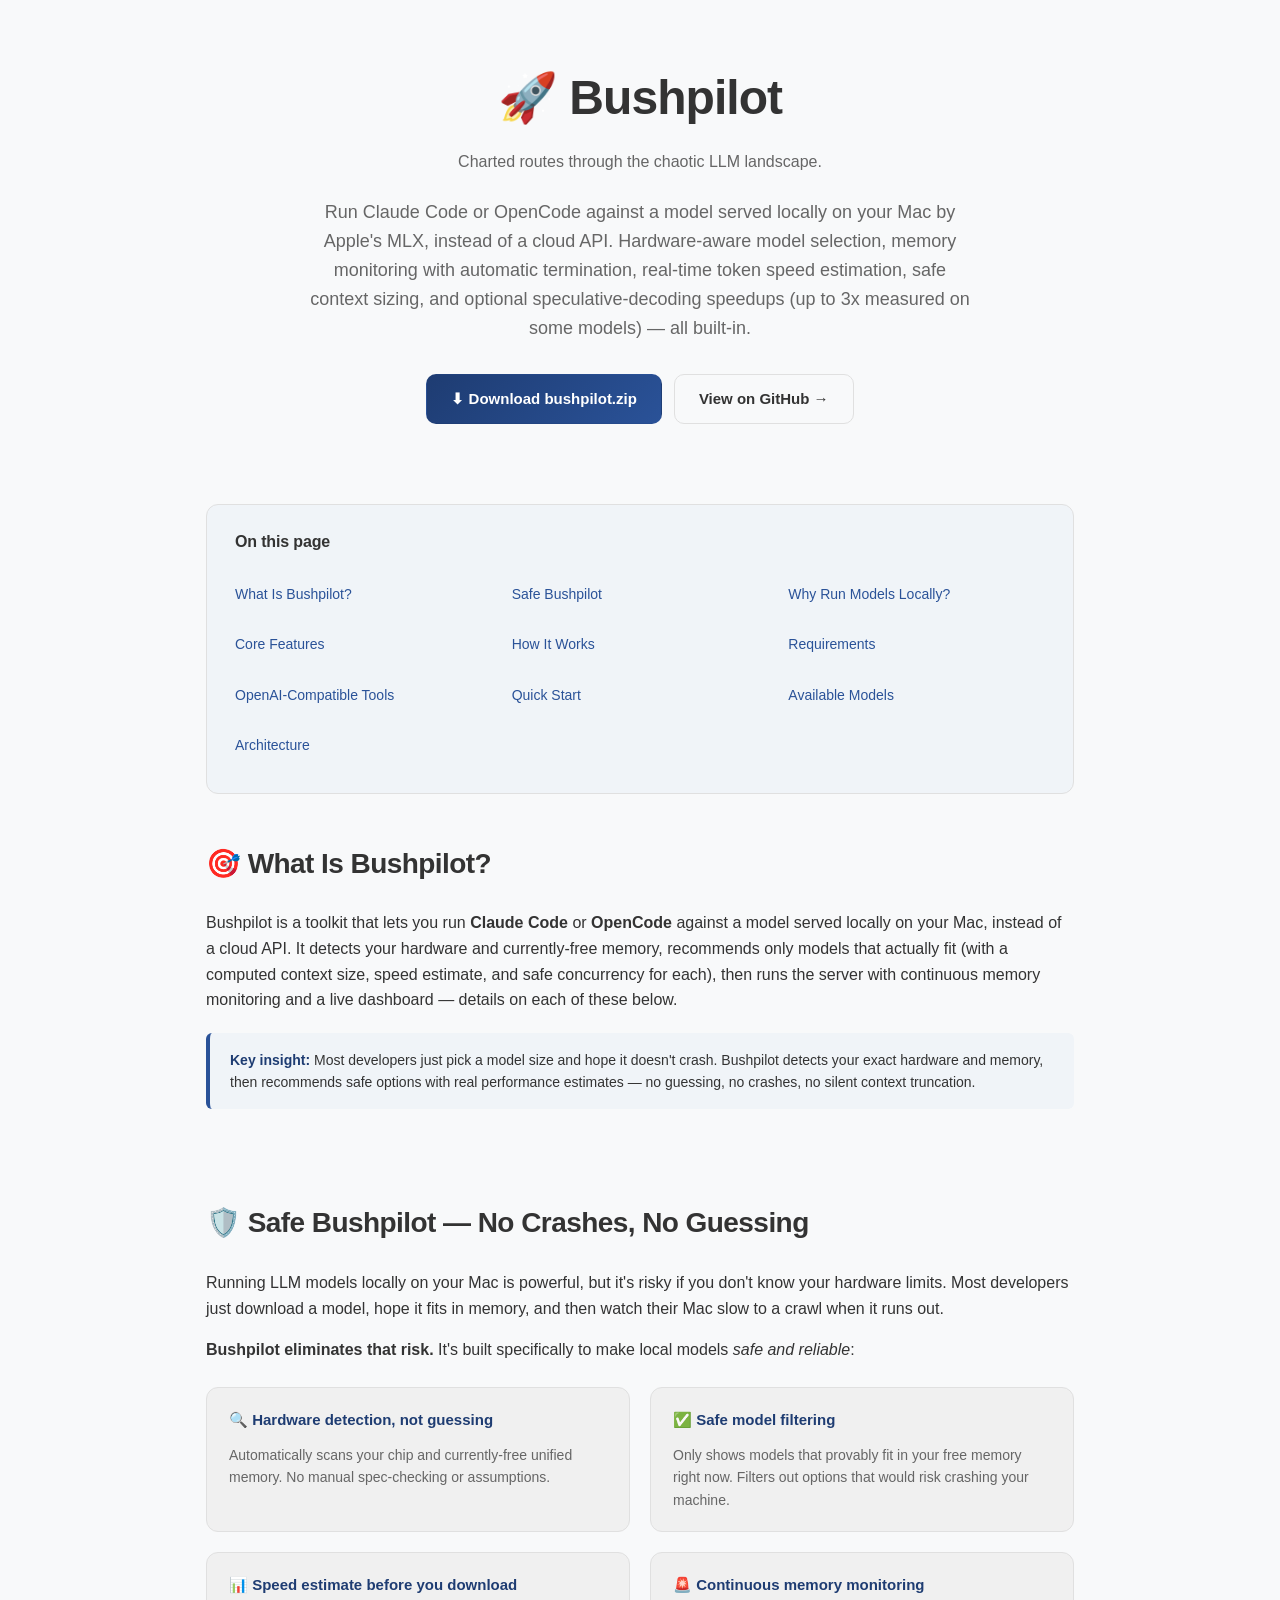
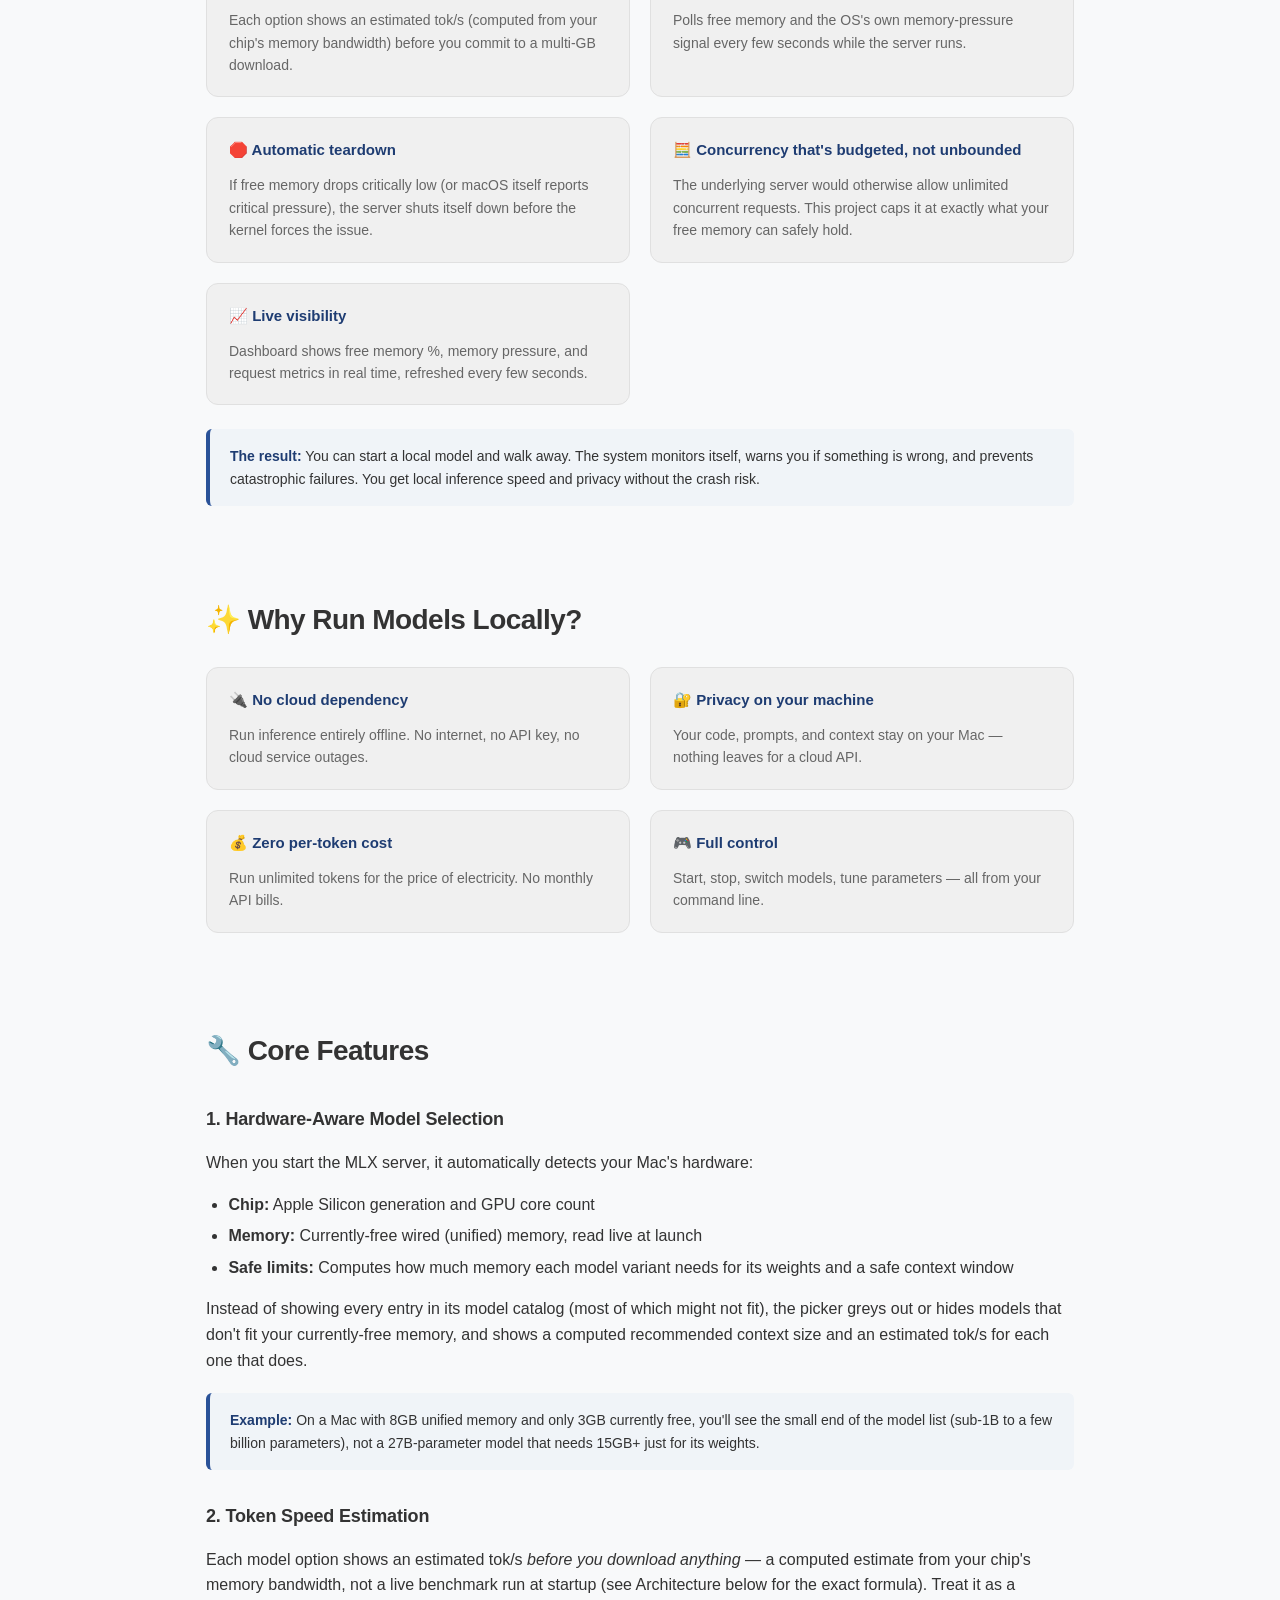
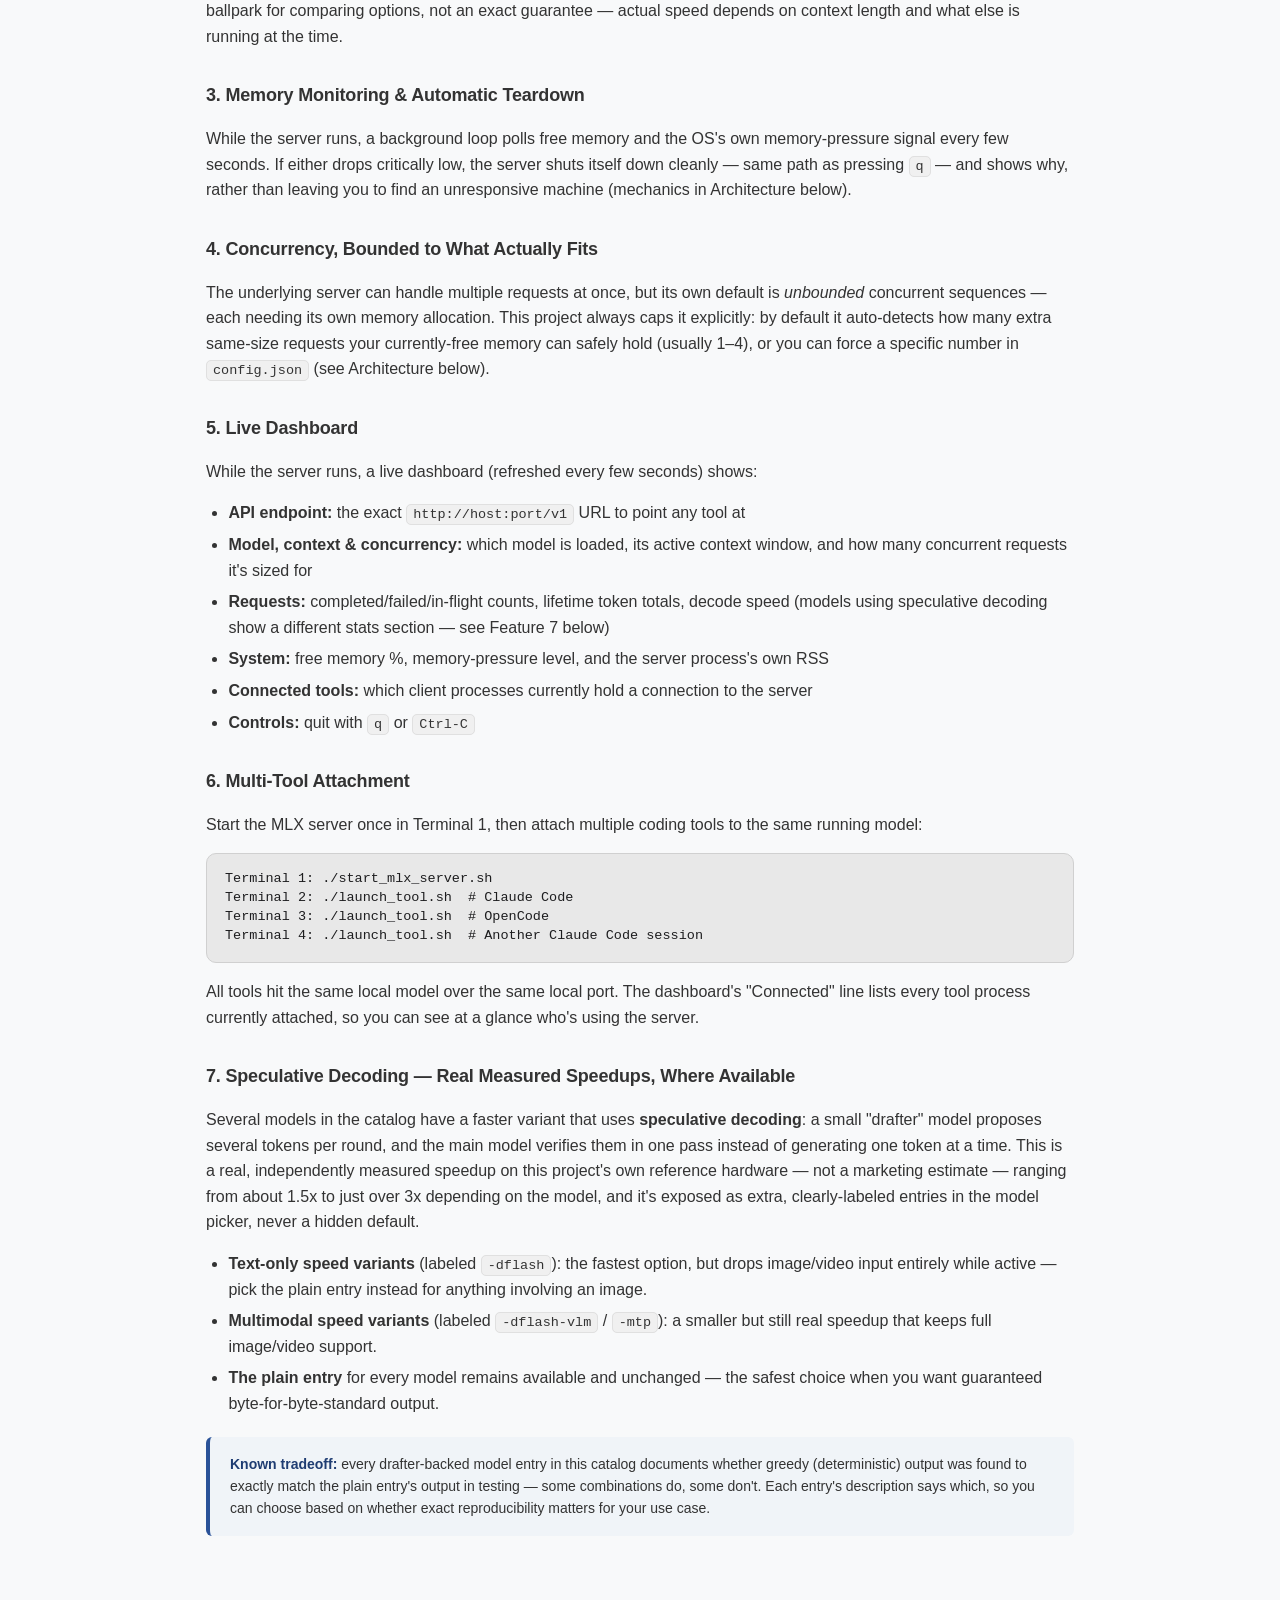
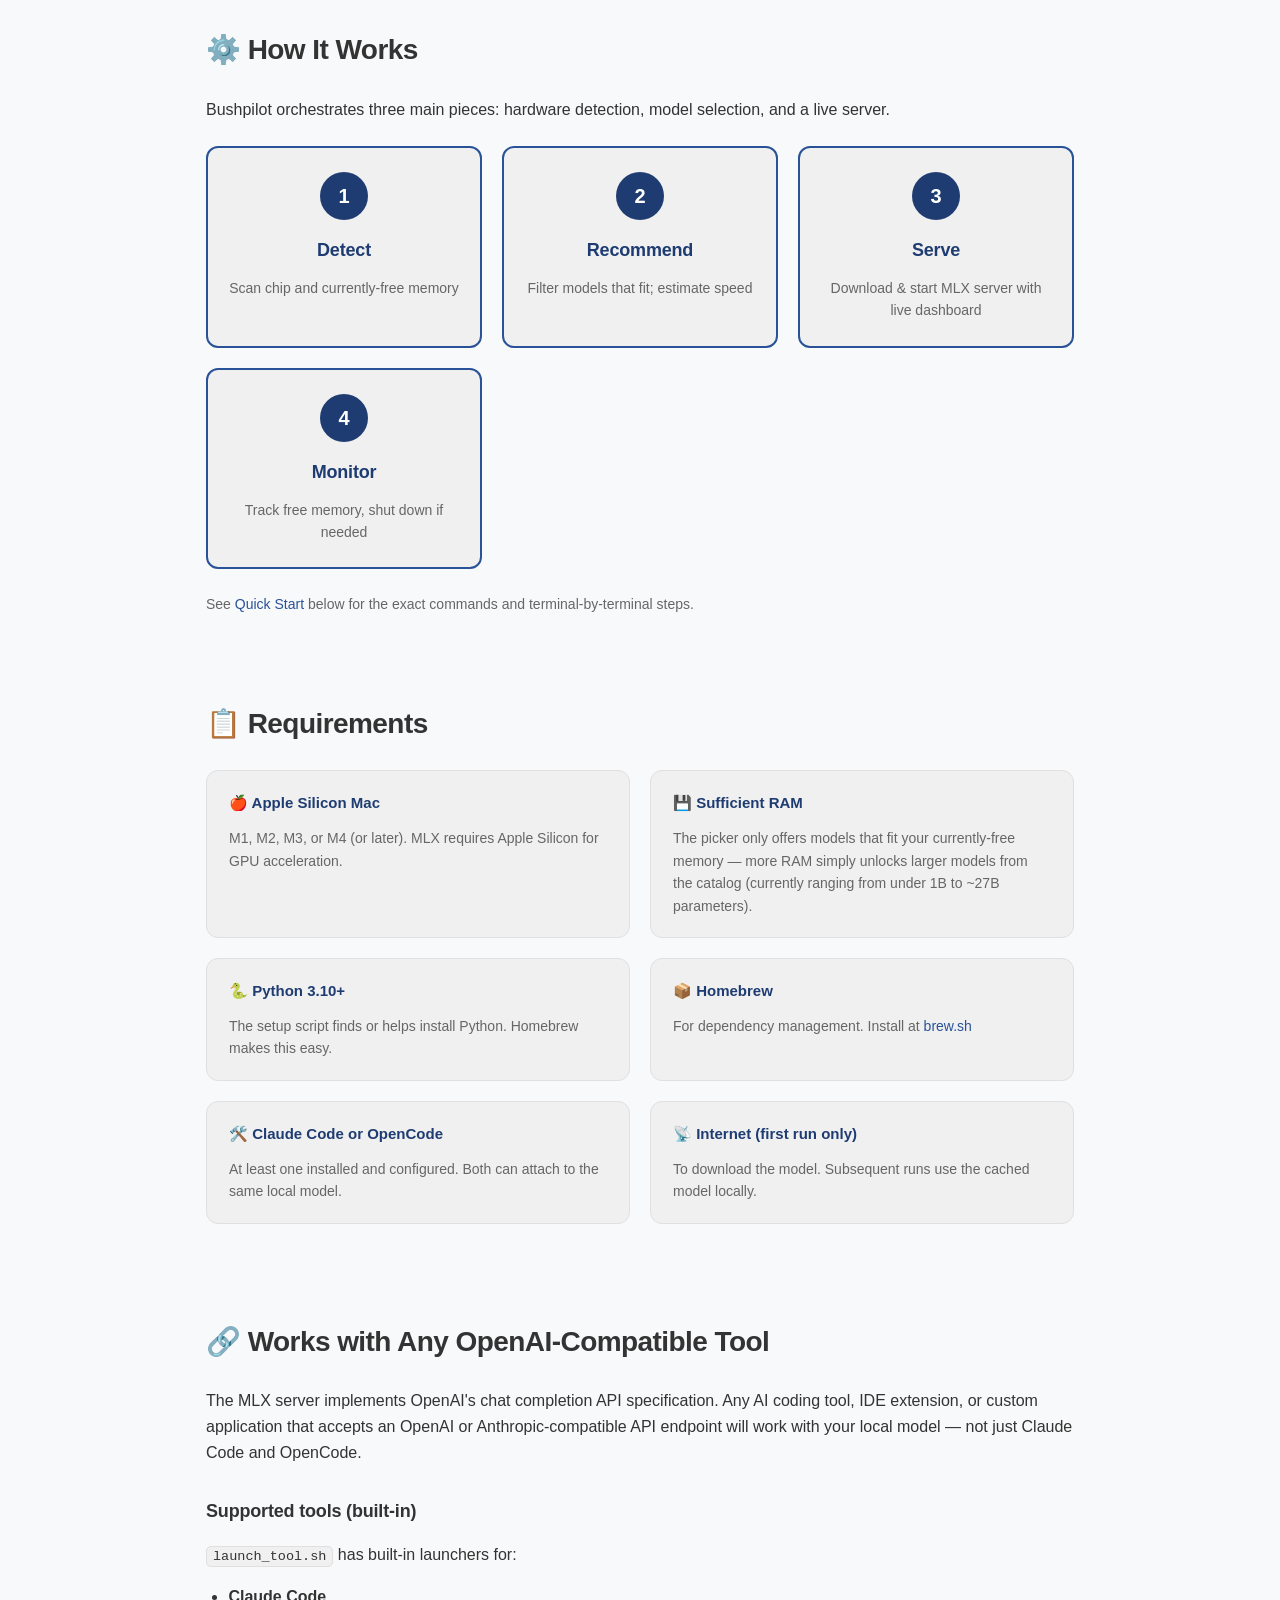
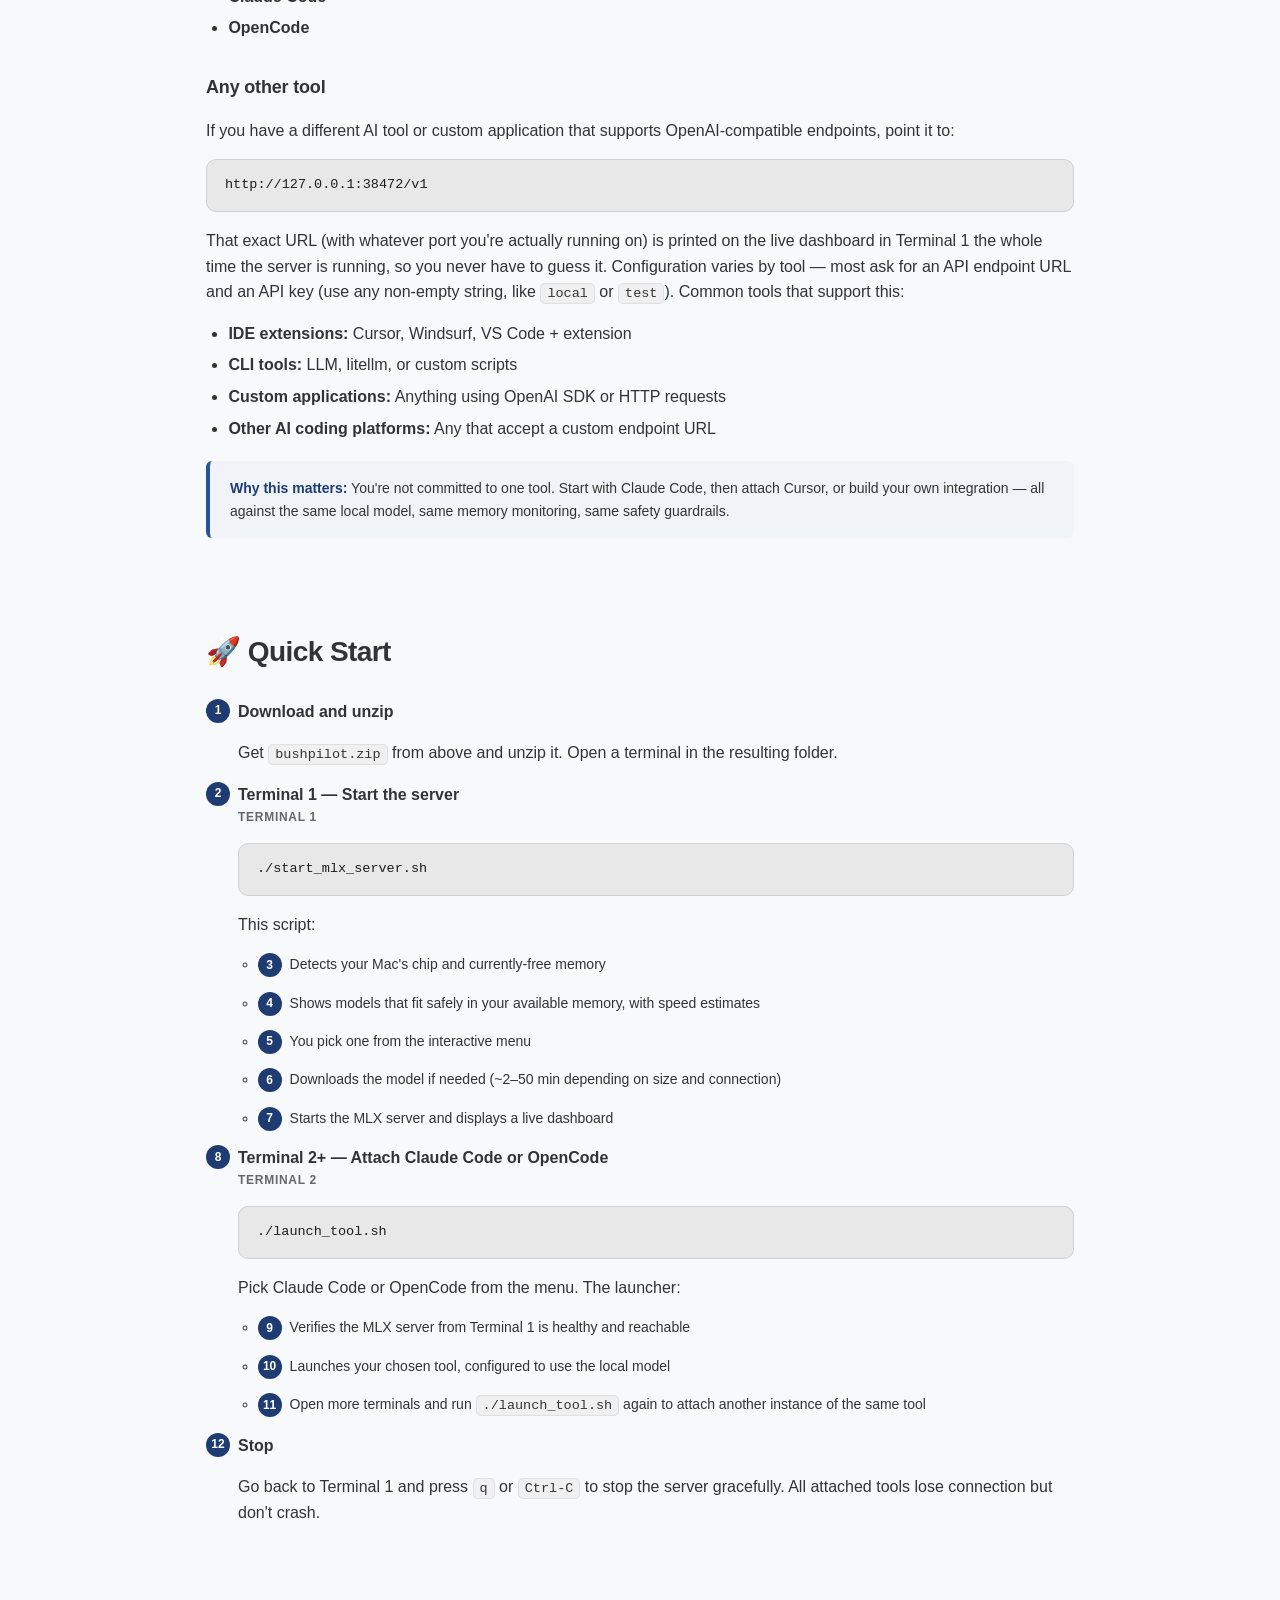
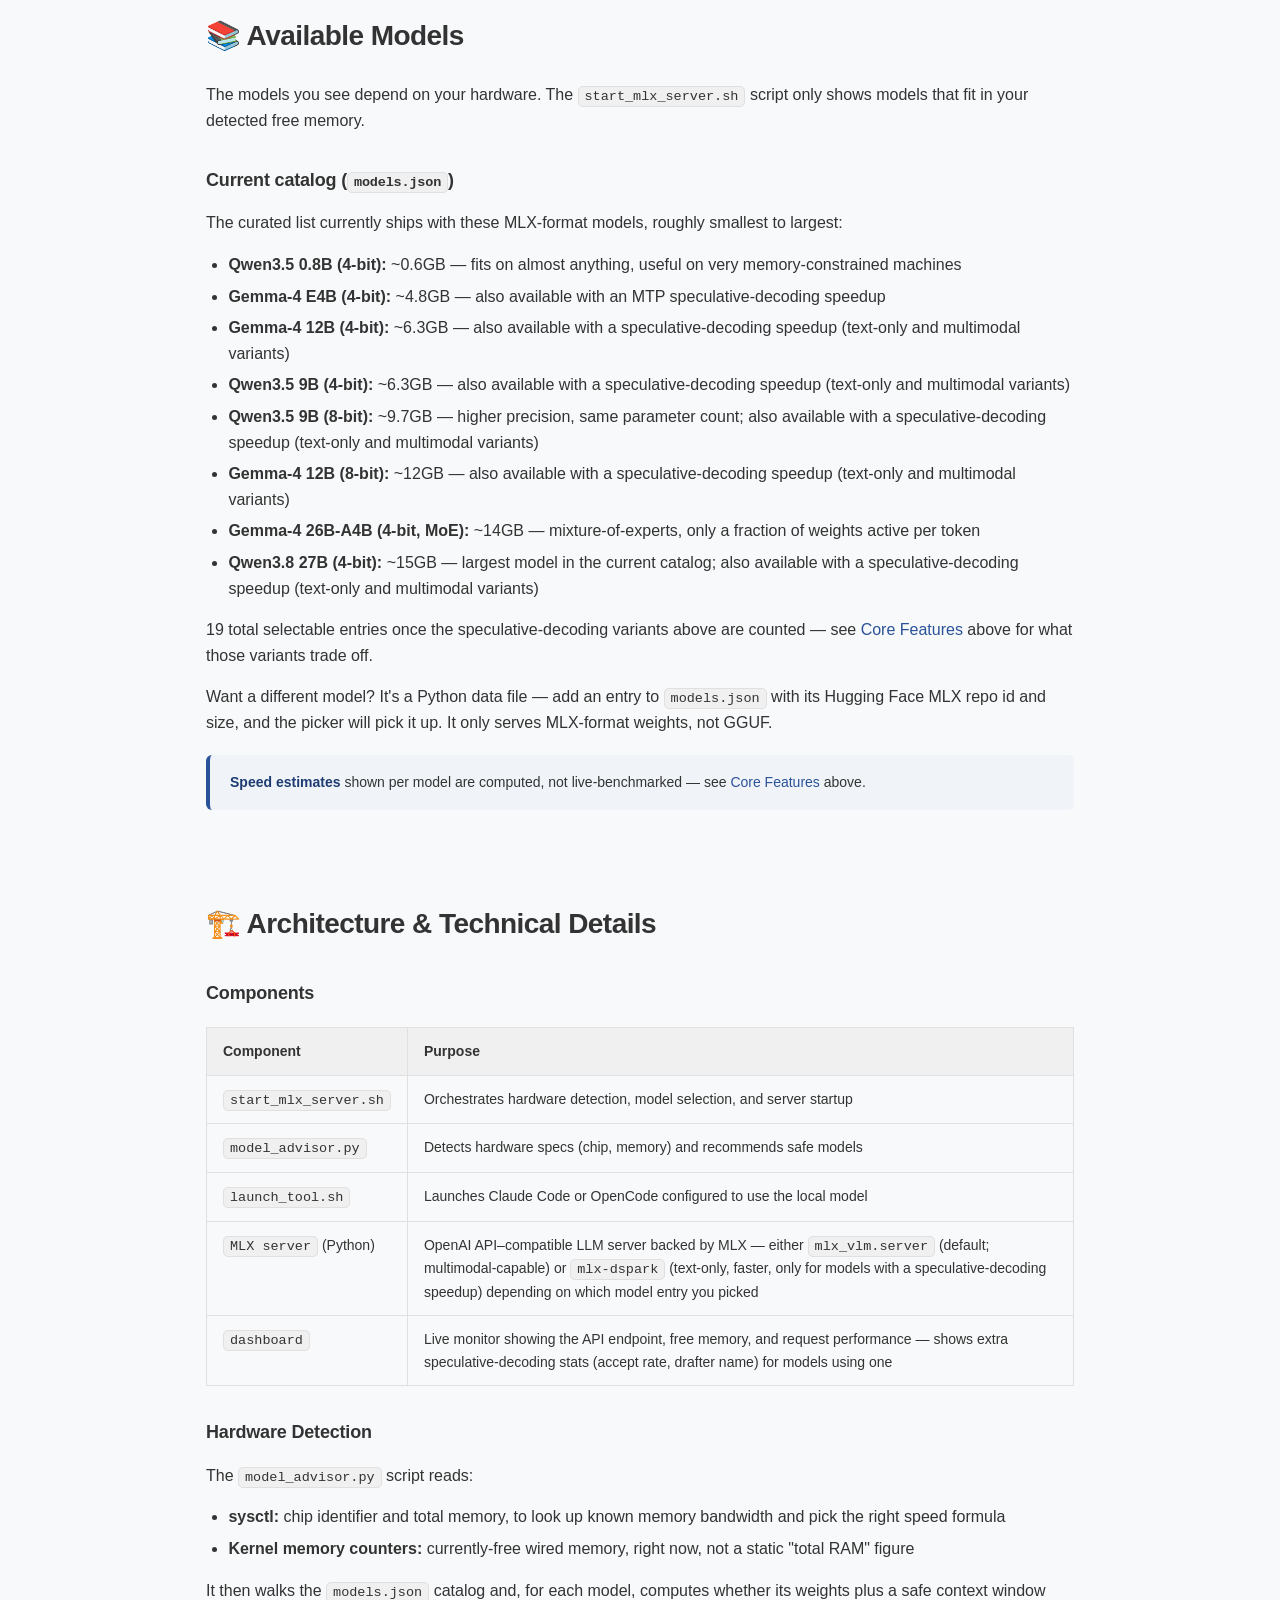
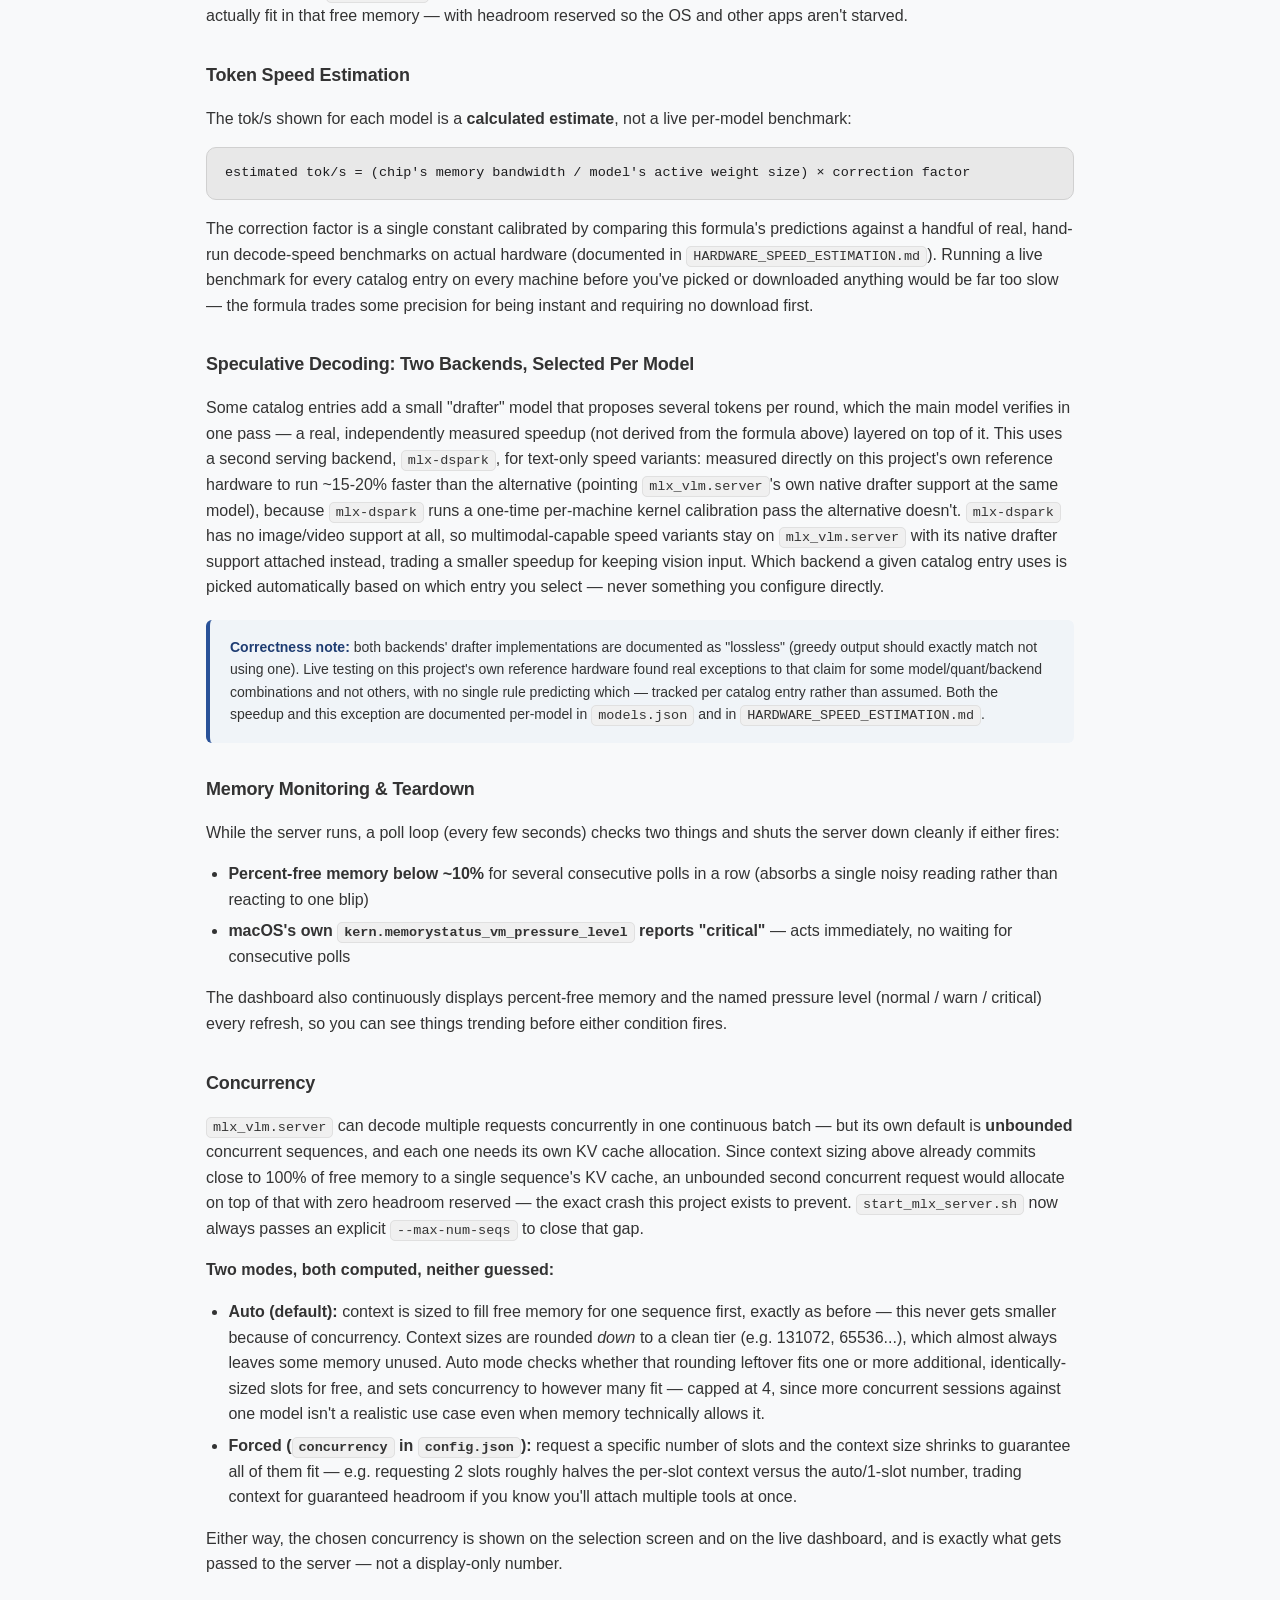
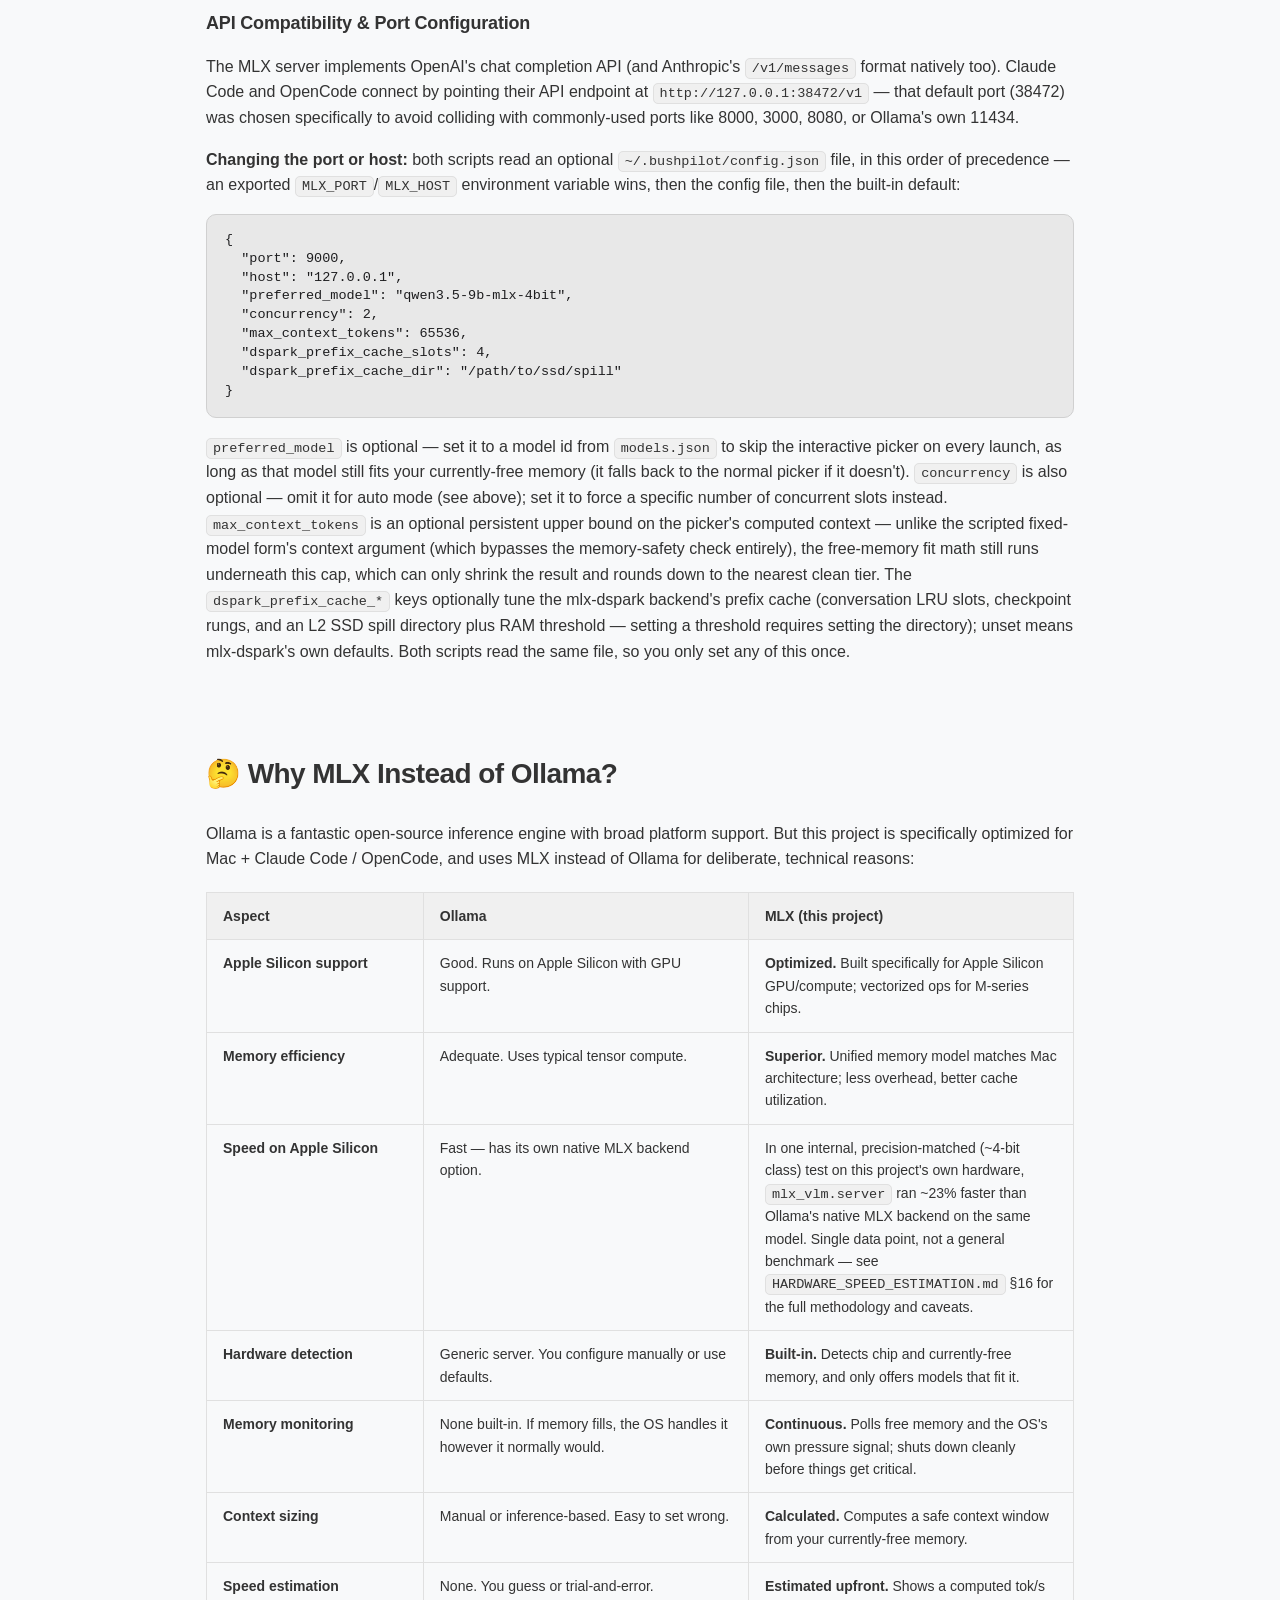
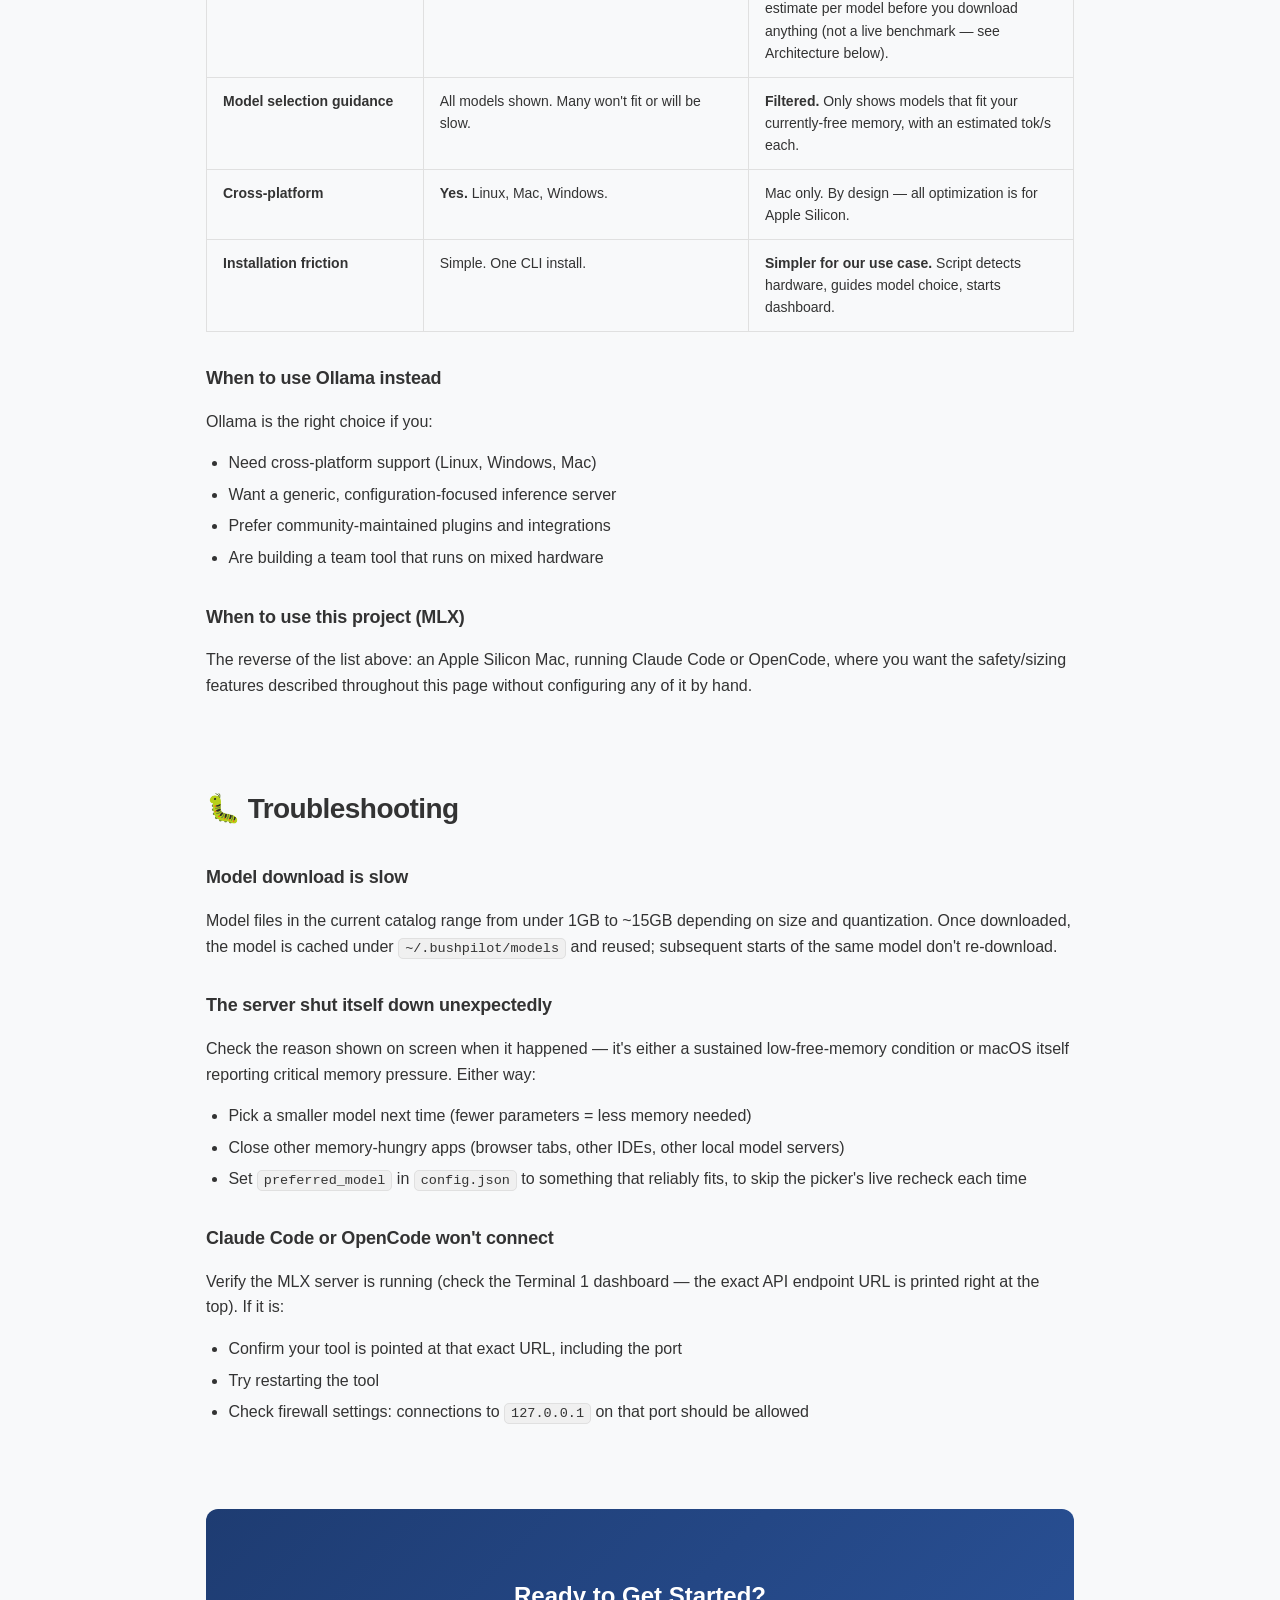
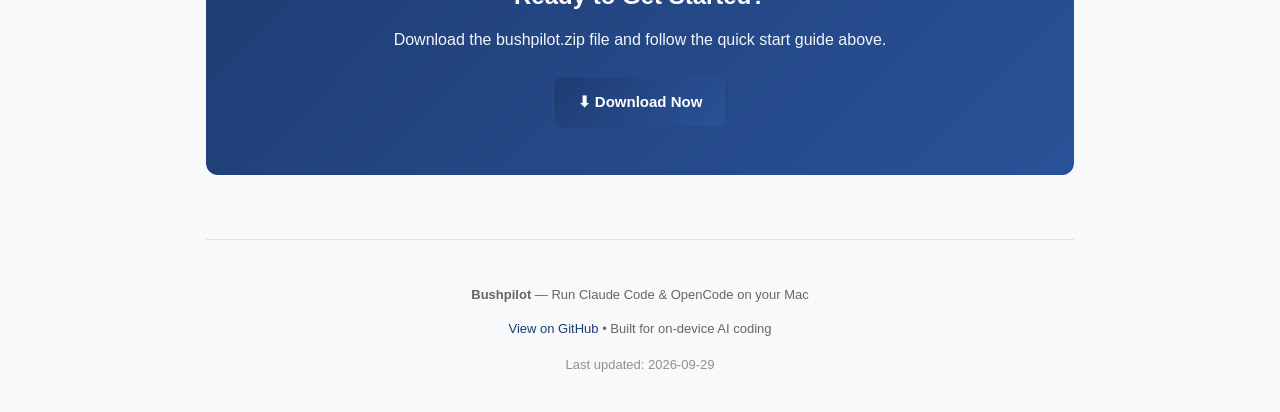
==== commit 824204c0: "Add README and use the new tagline on the project page" ====
--- a/docs/index.html
+++ b/docs/index.html
@@ -424,7 +424,7 @@
   <!-- Header -->
   <header class="hero">
     <h1>🚀 Bushpilot</h1>
-    <p class="subtitle">On-device AI for Claude Code & OpenCode</p>
+    <p class="subtitle">Charted routes through the chaotic LLM landscape.</p>
     <p class="tagline">
       Run Claude Code or OpenCode against a model served locally on your Mac by Apple's MLX,
       instead of a cloud API. Hardware-aware model selection, memory monitoring with automatic
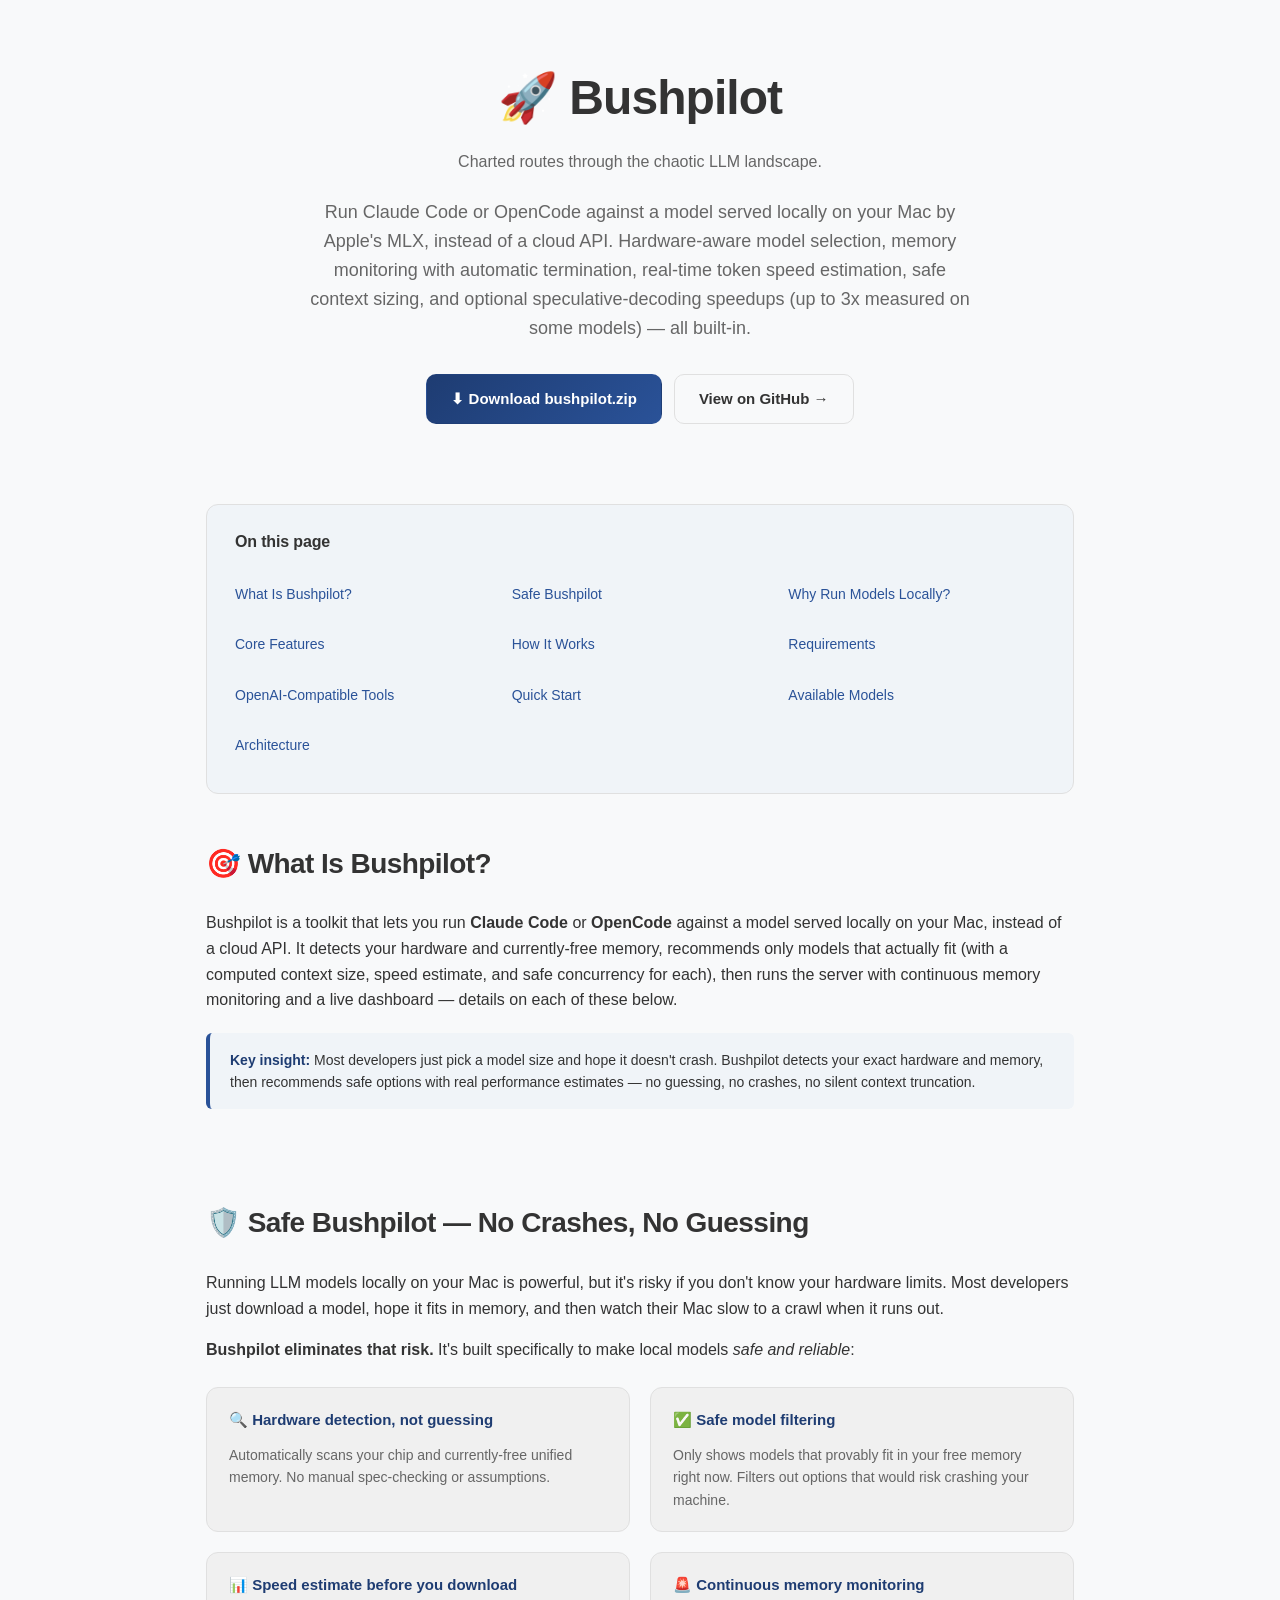
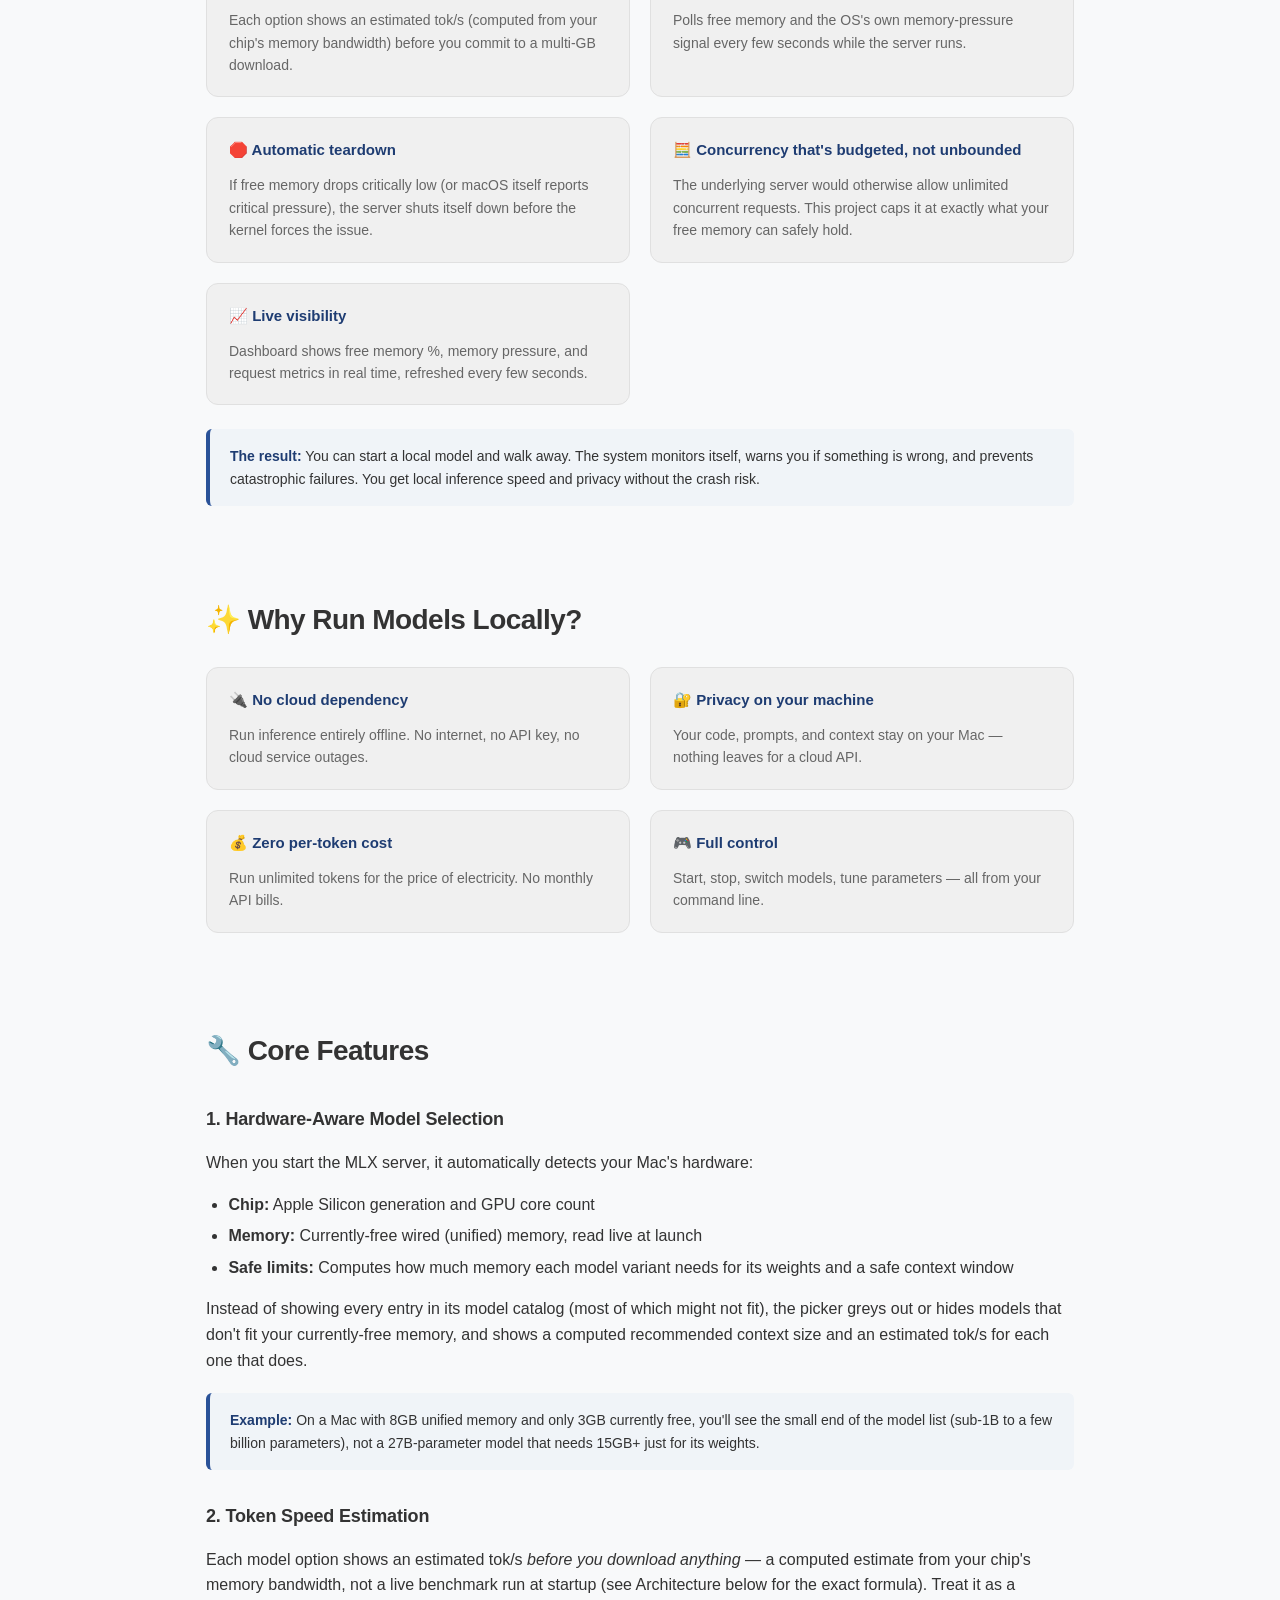
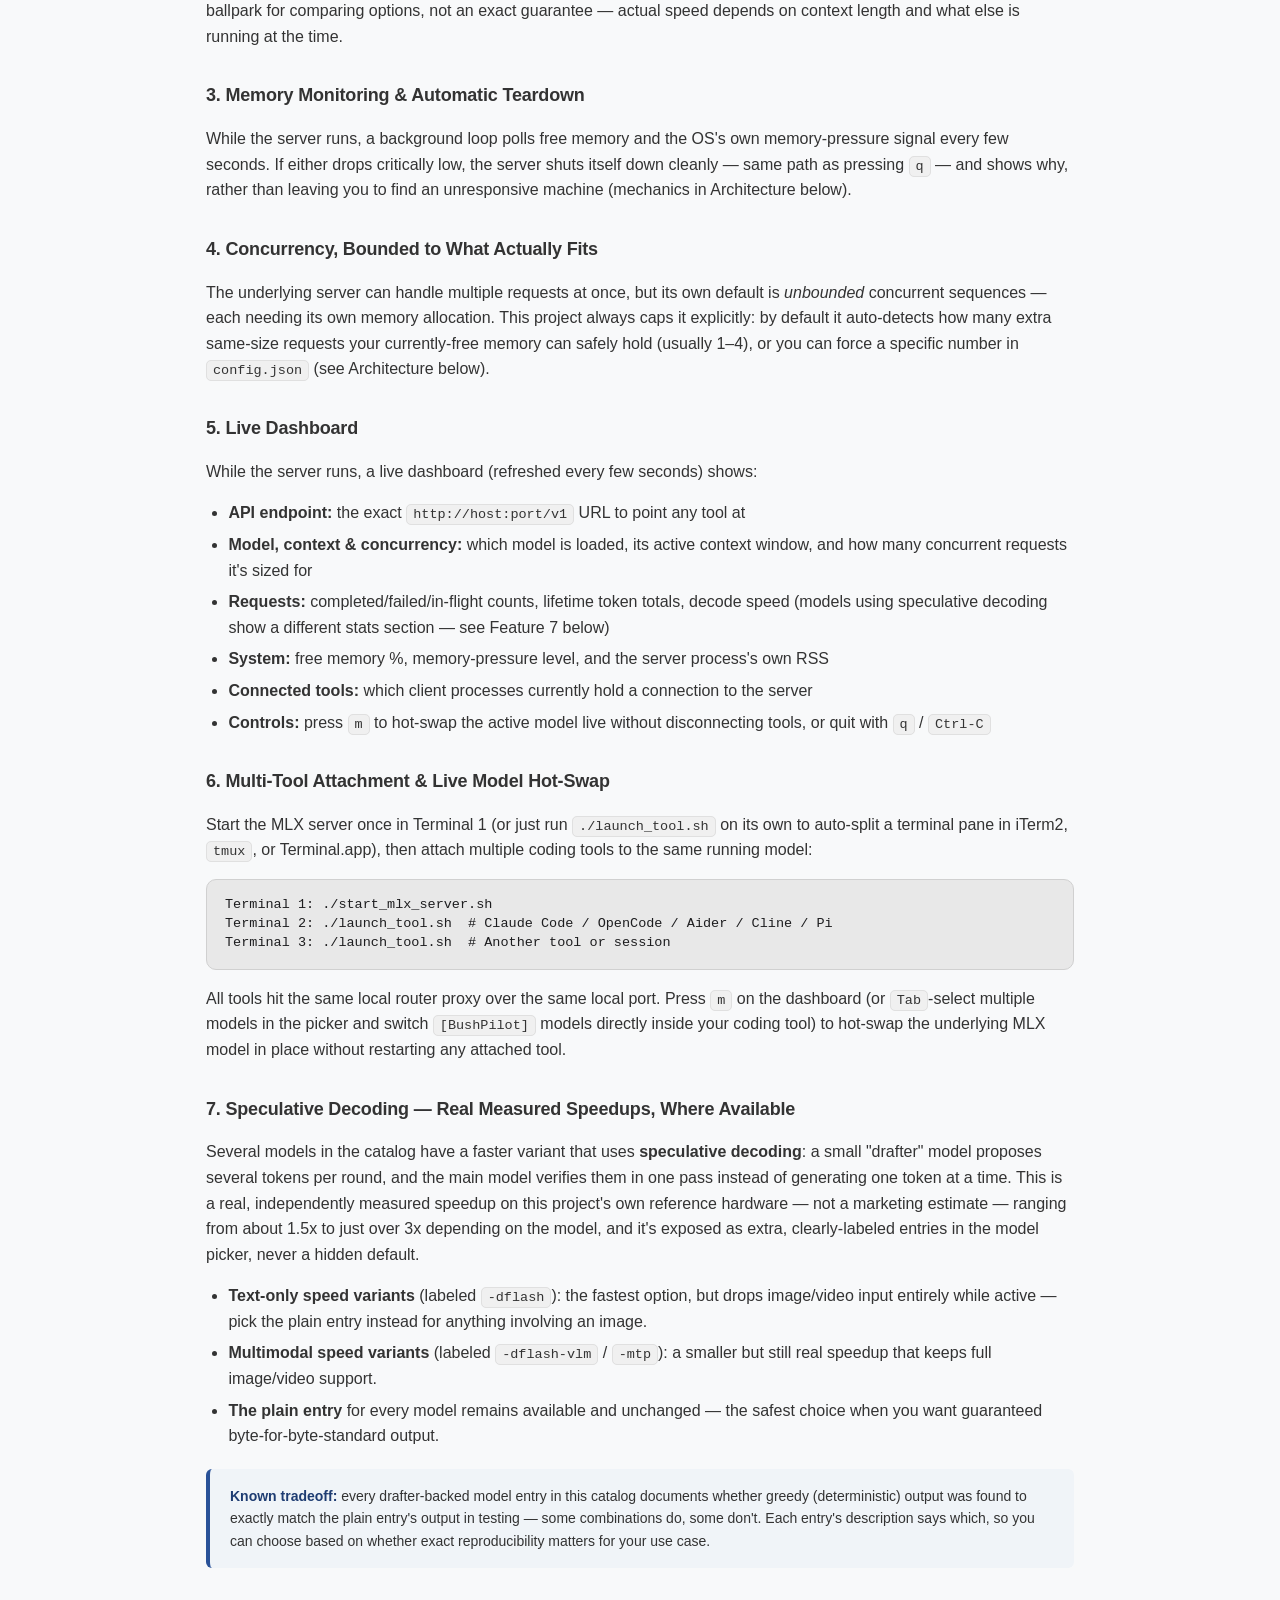
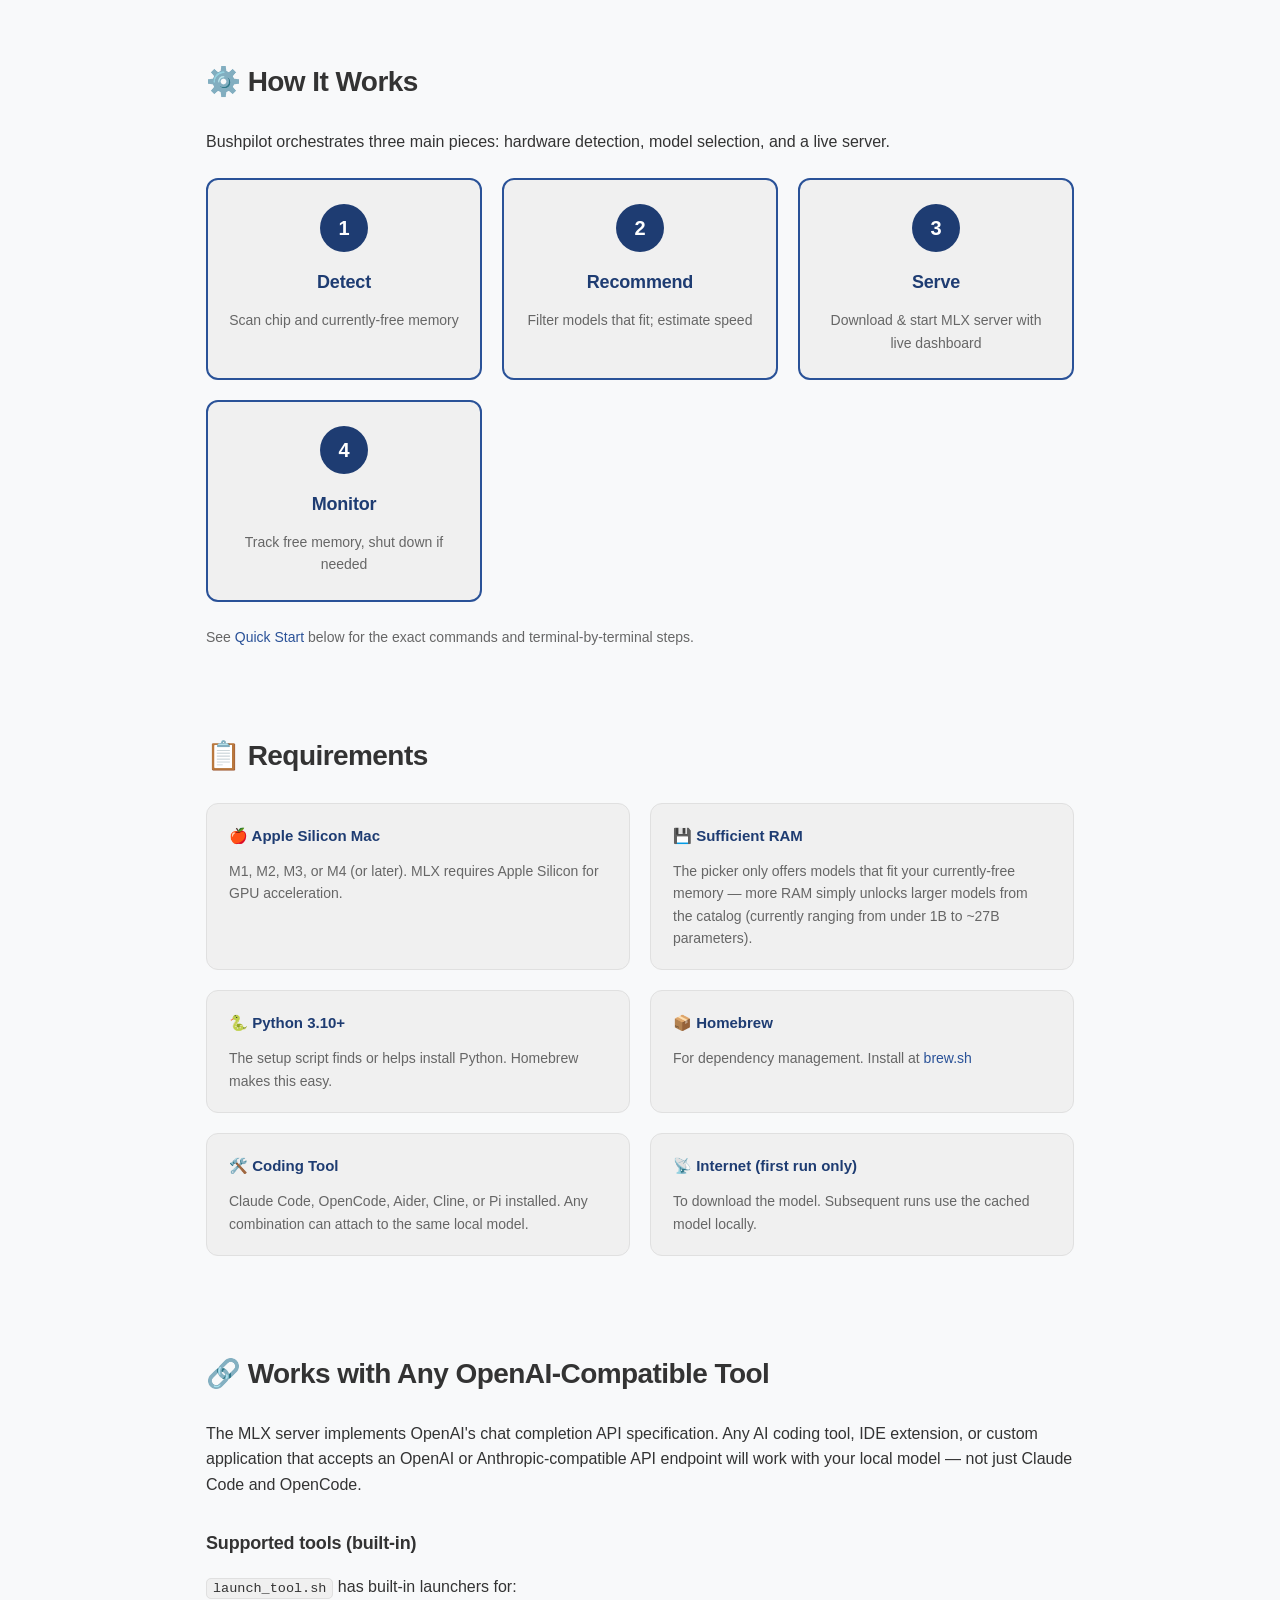
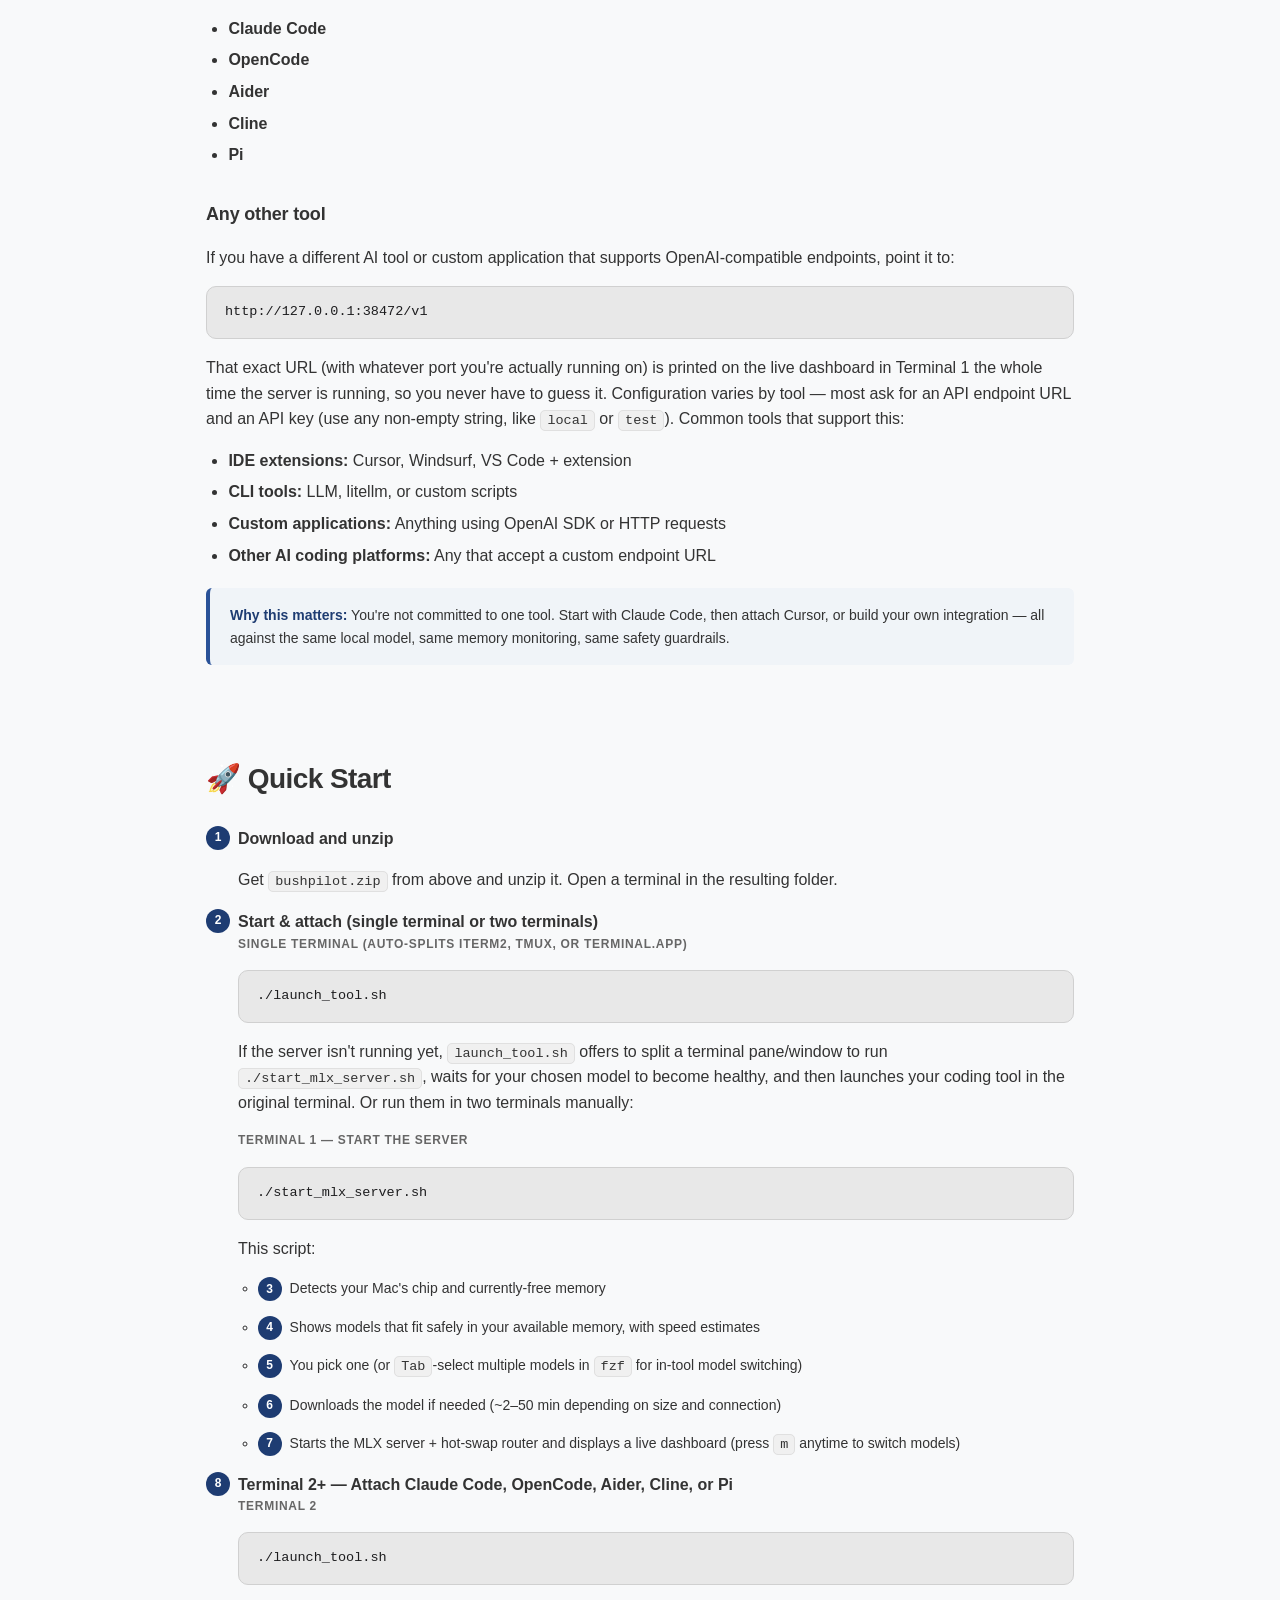
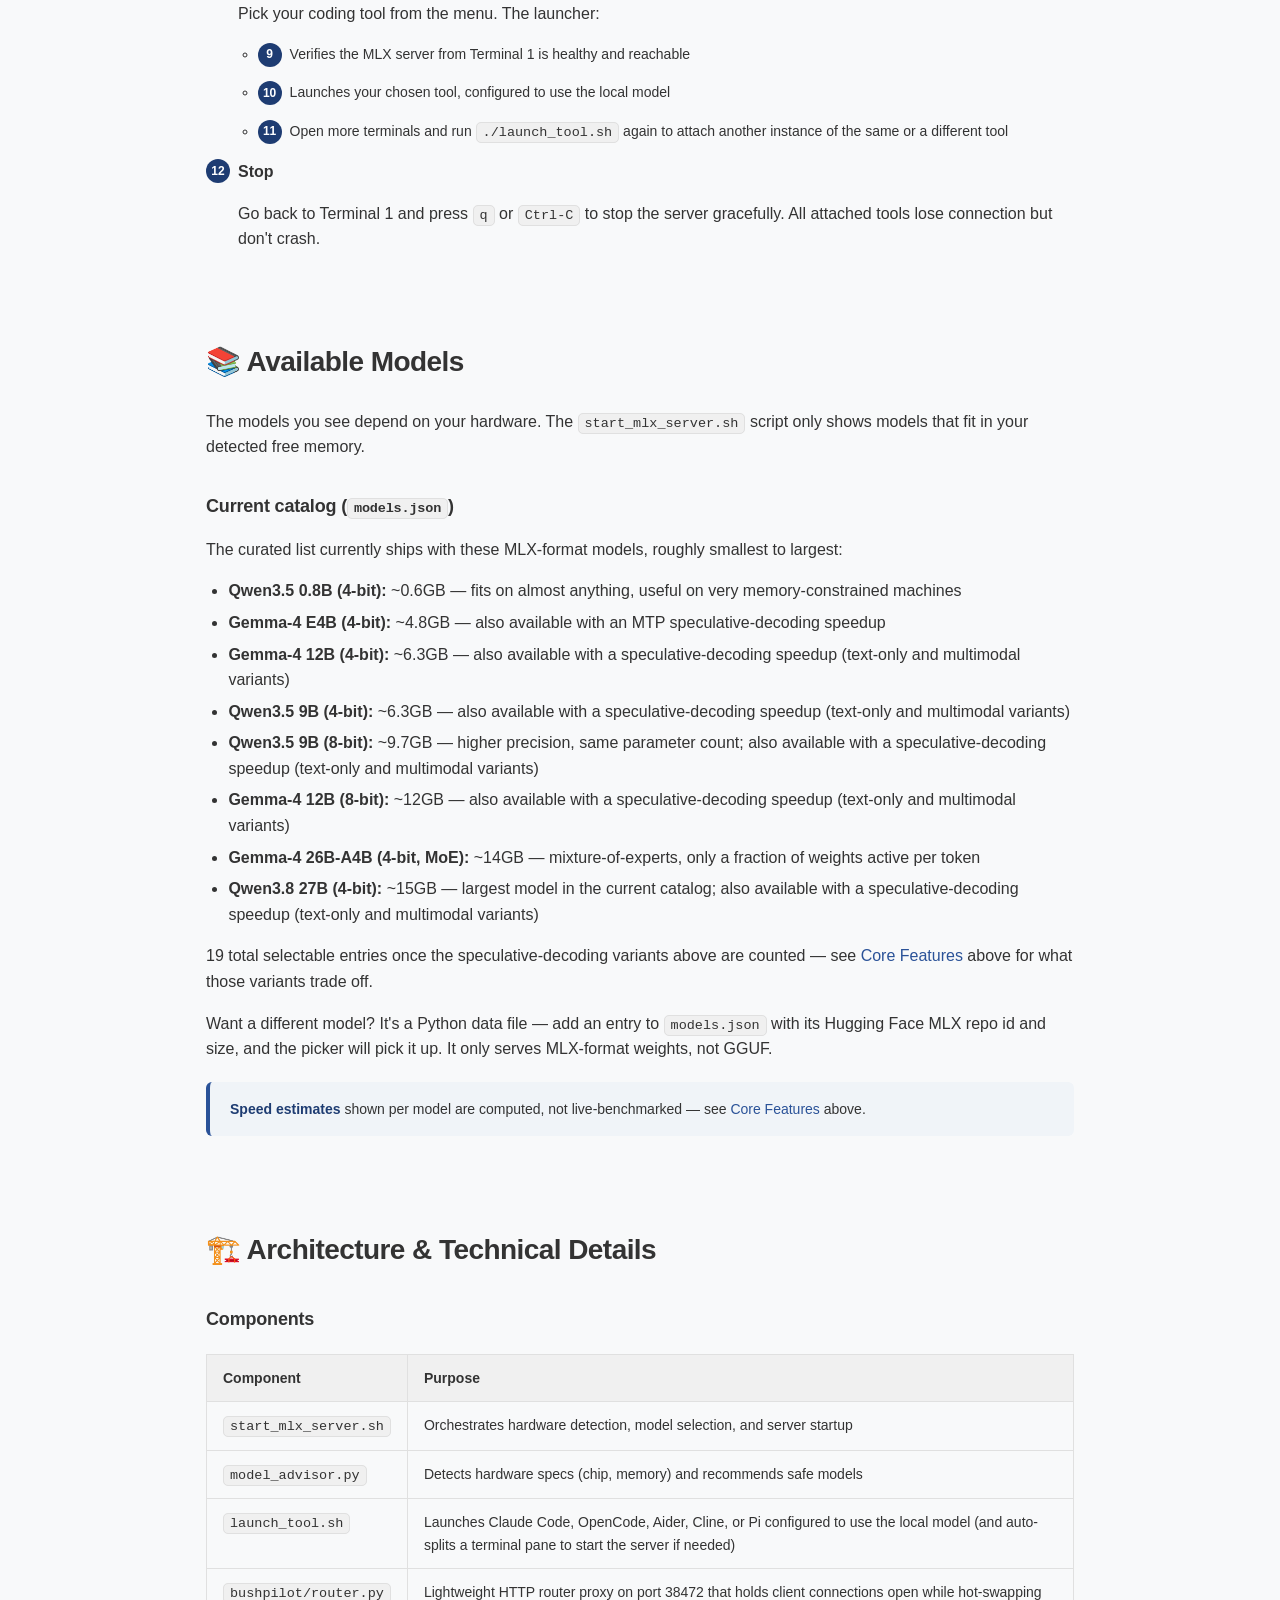
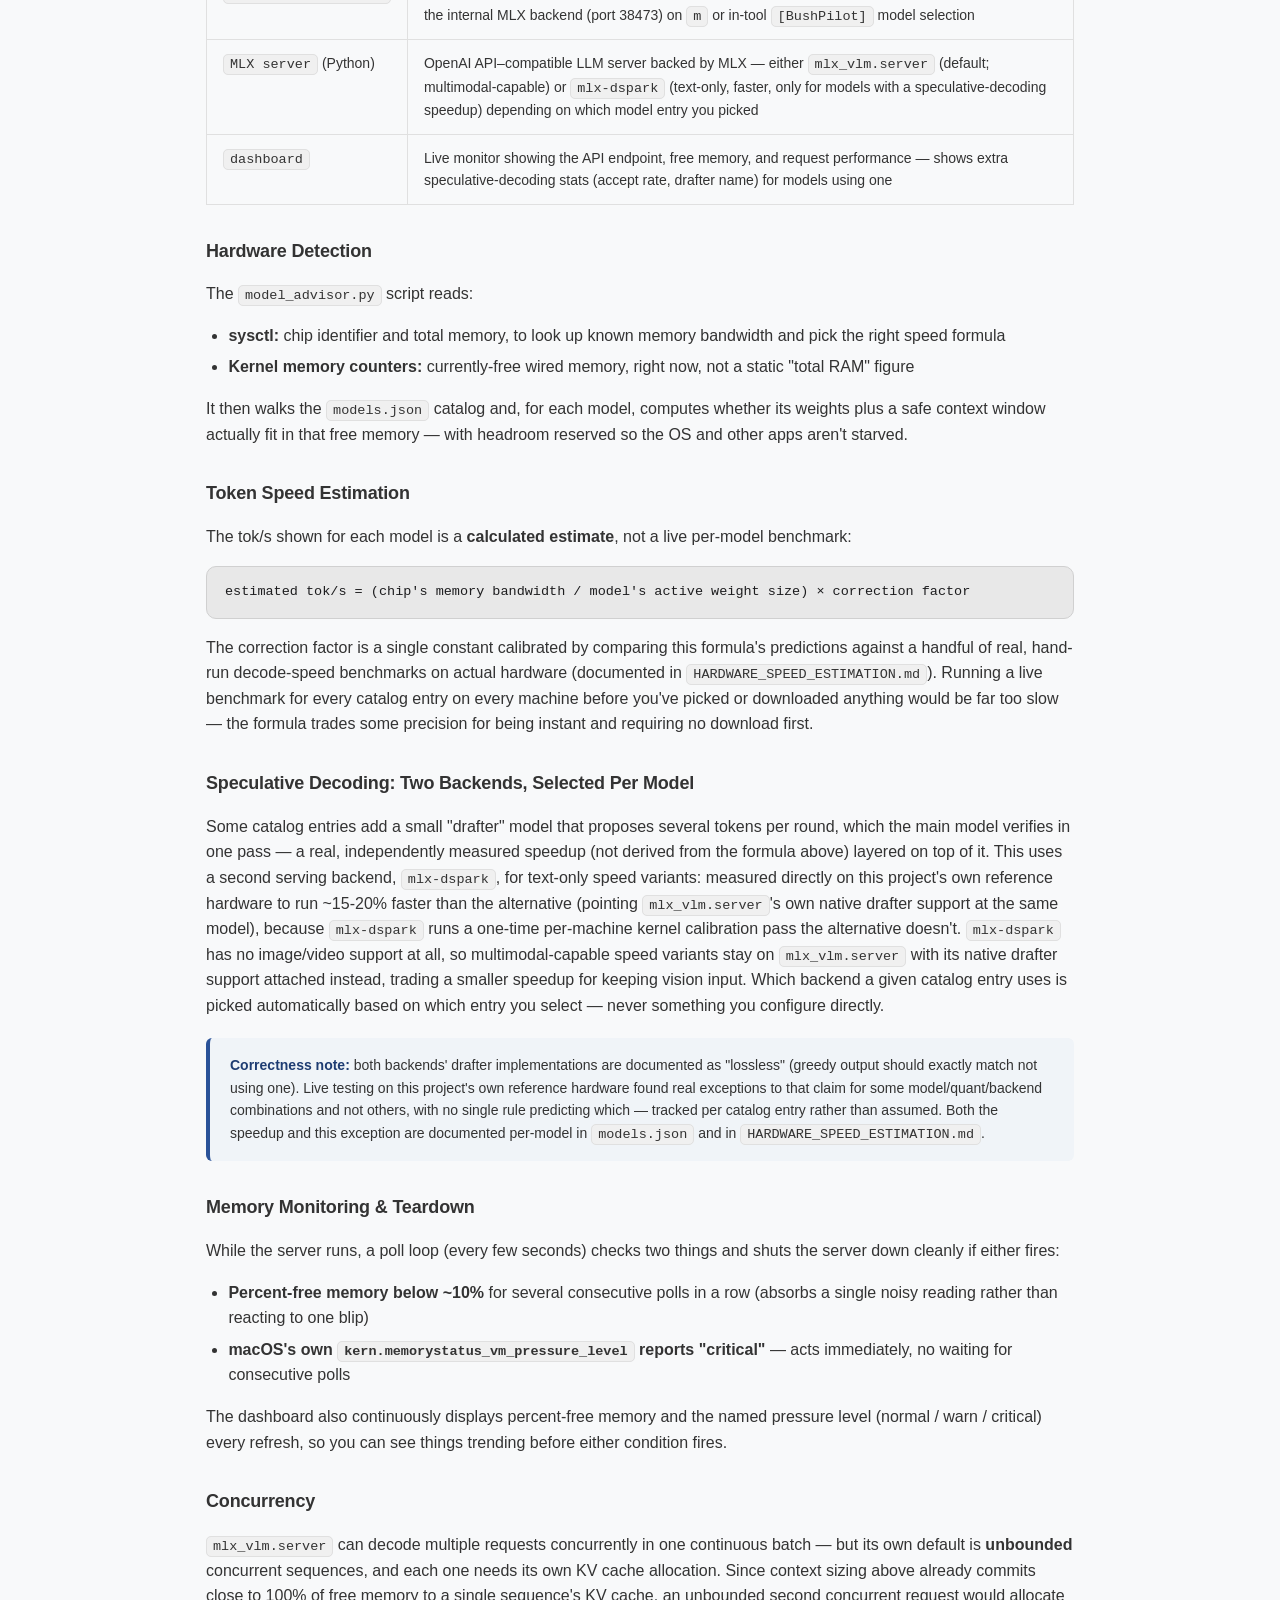
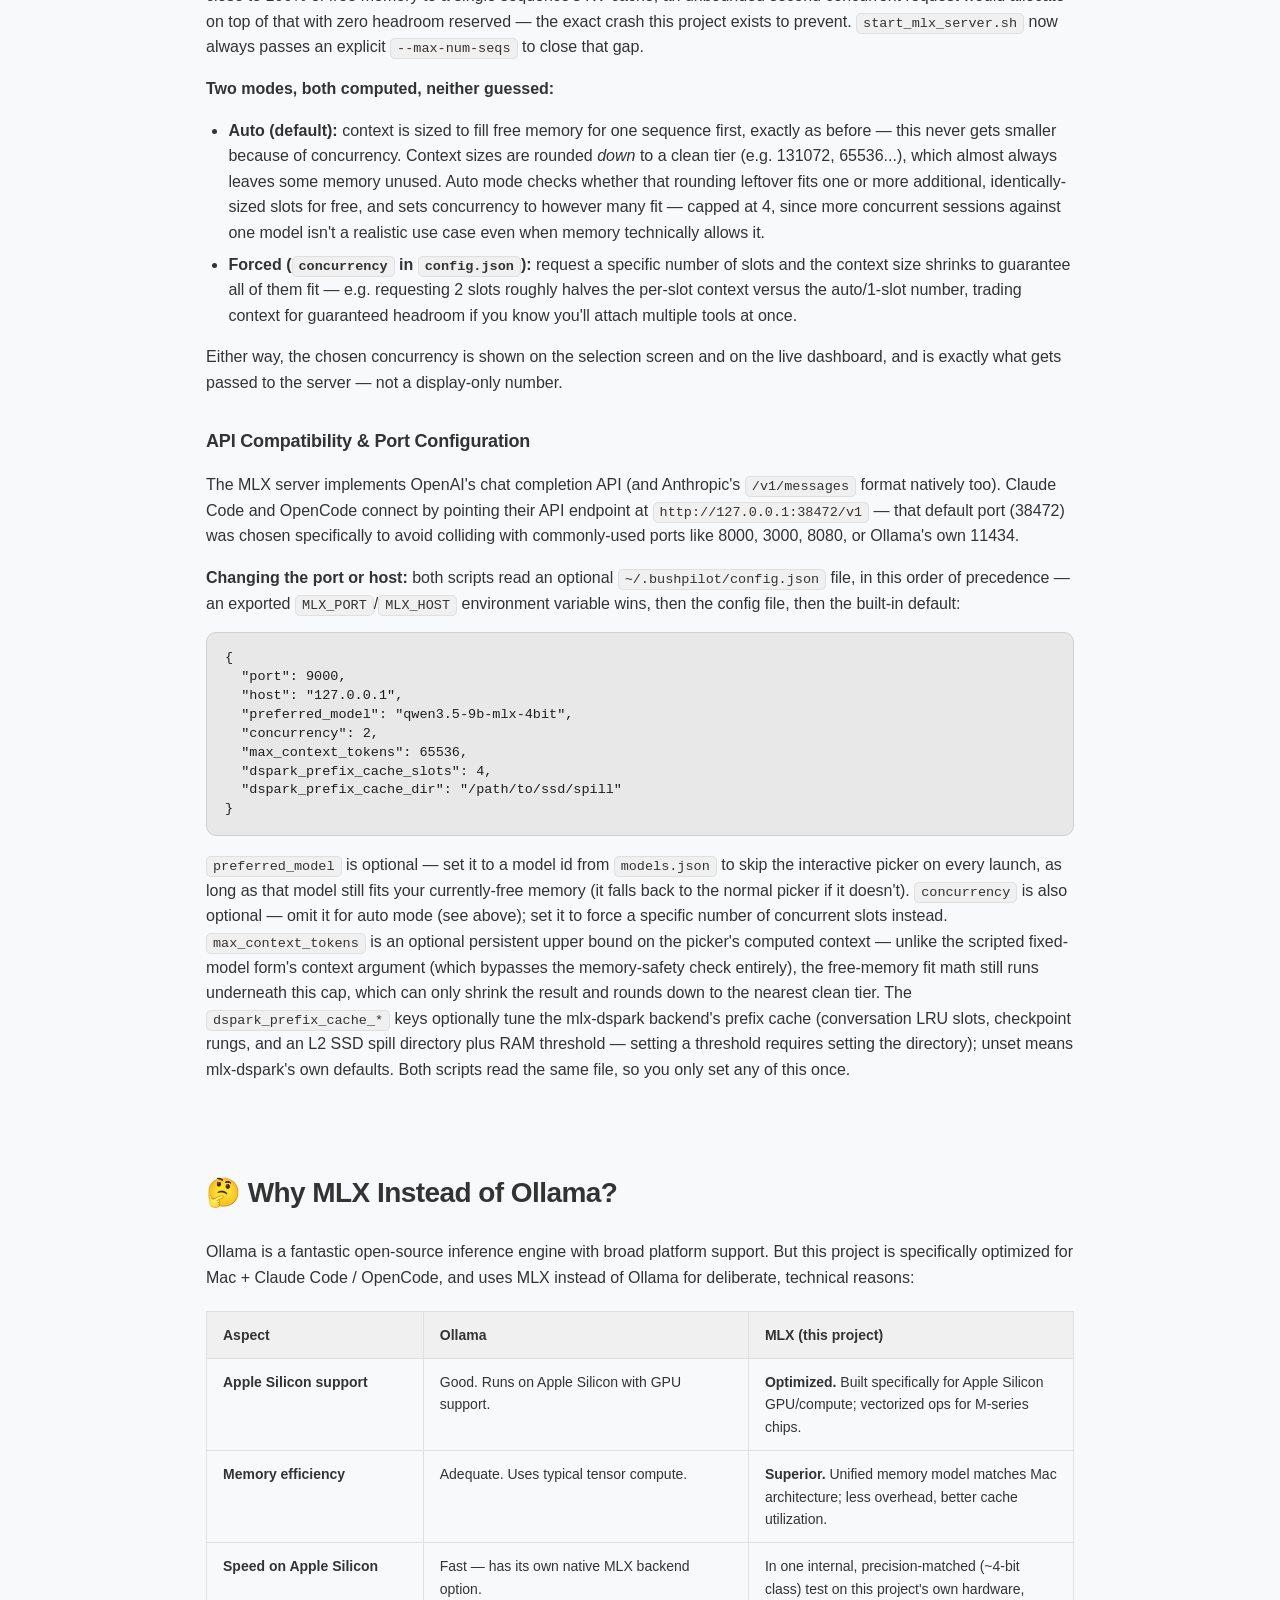
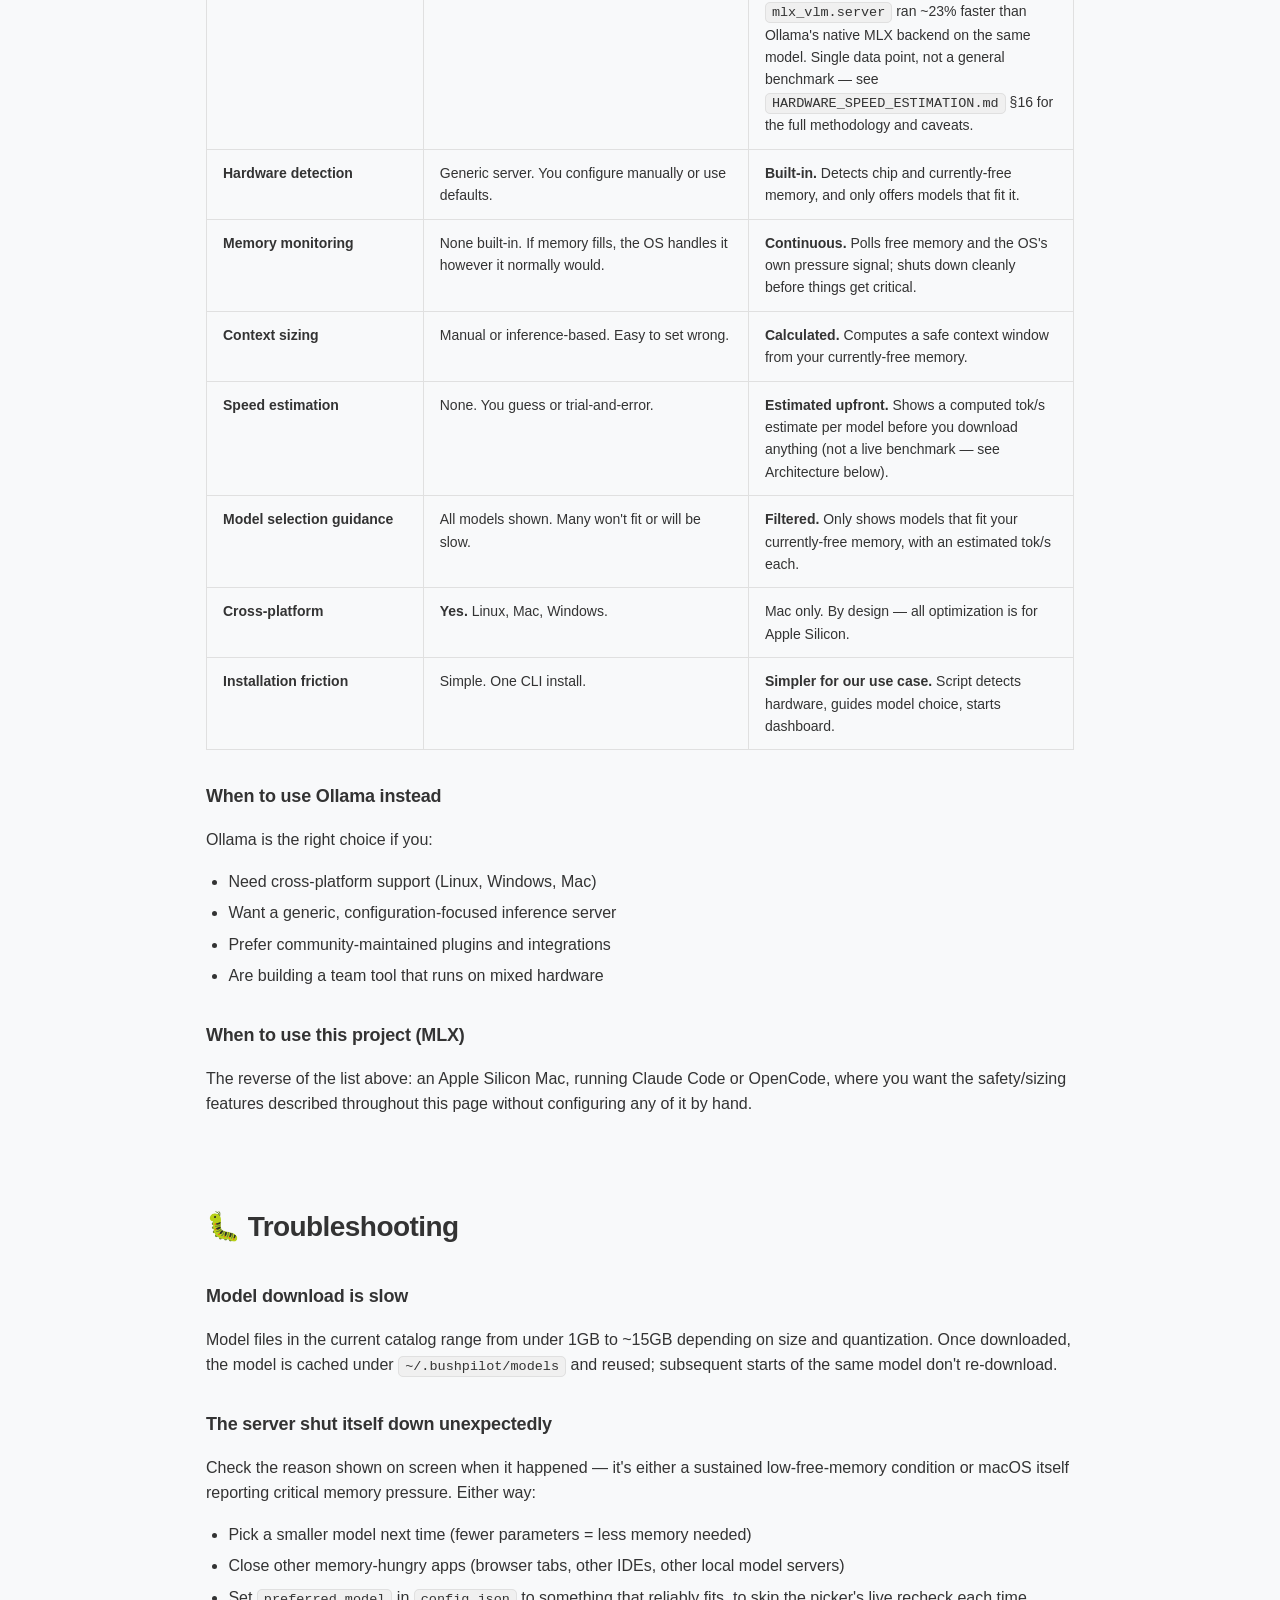
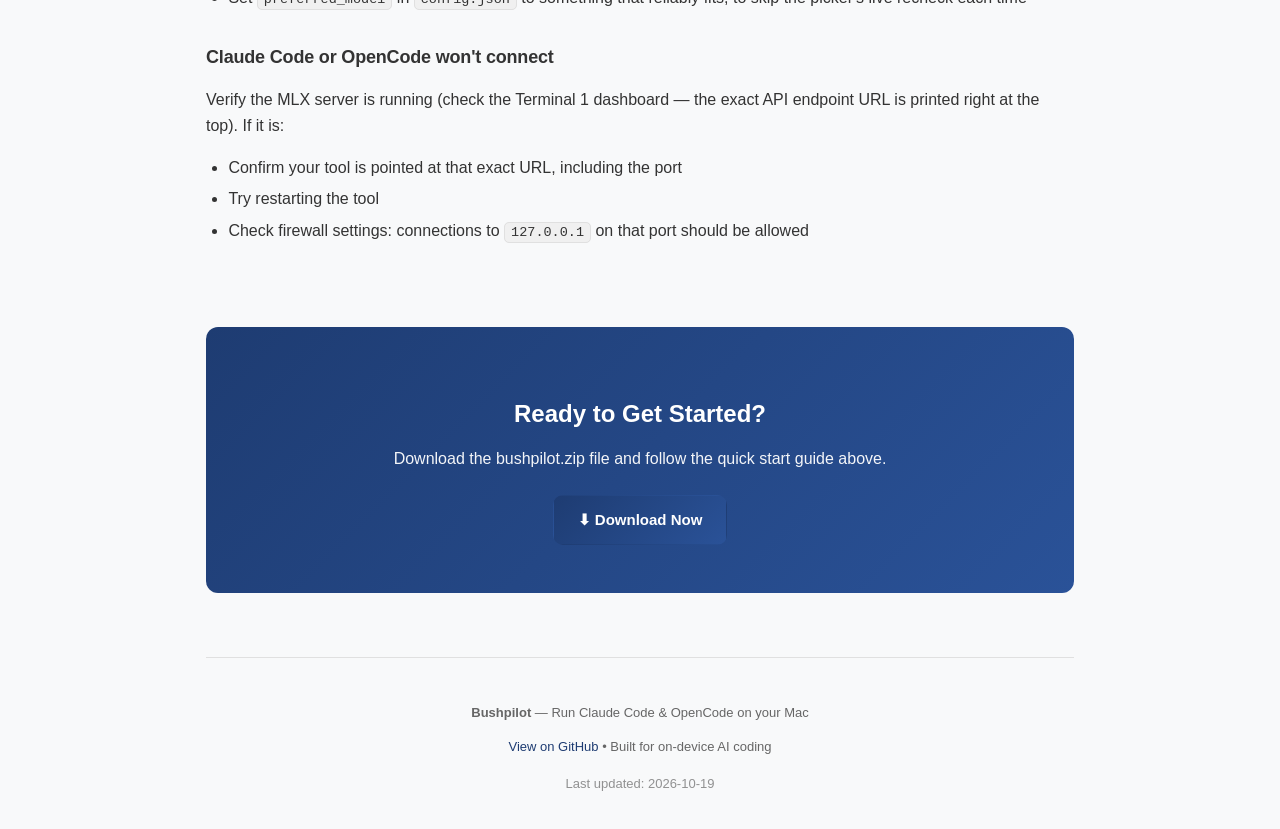
==== commit 818a7db6: "Add context-depth calibration curves, mlx-vlm#1559 auto-guard, and add_model --sync-verified" ====
--- a/docs/index.html
+++ b/docs/index.html
@@ -598,20 +598,18 @@
       <li><strong>Requests:</strong> completed/failed/in-flight counts, lifetime token totals, decode speed (models using speculative decoding show a different stats section — see Feature 7 below)</li>
       <li><strong>System:</strong> free memory %, memory-pressure level, and the server process's own RSS</li>
       <li><strong>Connected tools:</strong> which client processes currently hold a connection to the server</li>
-      <li><strong>Controls:</strong> quit with <code class="inline">q</code> or <code class="inline">Ctrl-C</code></li>
+      <li><strong>Controls:</strong> press <code class="inline">m</code> to hot-swap the active model live without disconnecting tools, or quit with <code class="inline">q</code> / <code class="inline">Ctrl-C</code></li>
     </ul>
 
-    <h3>6. Multi-Tool Attachment</h3>
-    <p>
-      Start the MLX server once in Terminal 1, then attach multiple coding tools to the same running model:
+    <h3>6. Multi-Tool Attachment &amp; Live Model Hot-Swap</h3>
+    <p>
+      Start the MLX server once in Terminal 1 (or just run <code class="inline">./launch_tool.sh</code> on its own to auto-split a terminal pane in iTerm2, <code class="inline">tmux</code>, or Terminal.app), then attach multiple coding tools to the same running model:
     </p>
     <pre>Terminal 1: ./start_mlx_server.sh
-Terminal 2: ./launch_tool.sh  # Claude Code
-Terminal 3: ./launch_tool.sh  # OpenCode
-Terminal 4: ./launch_tool.sh  # Another Claude Code session</pre>
-    <p>
-      All tools hit the same local model over the same local port. The dashboard's "Connected" line lists every
-      tool process currently attached, so you can see at a glance who's using the server.
+Terminal 2: ./launch_tool.sh  # Claude Code / OpenCode / Aider / Cline / Pi
+Terminal 3: ./launch_tool.sh  # Another tool or session</pre>
+    <p>
+      All tools hit the same local router proxy over the same local port. Press <code class="inline">m</code> on the dashboard (or <code class="inline">Tab</code>-select multiple models in the picker and switch <code class="inline">[BushPilot]</code> models directly inside your coding tool) to hot-swap the underlying MLX model in place without restarting any attached tool.
     </p>
 
     <h3>7. Speculative Decoding — Real Measured Speedups, Where Available</h3>
@@ -695,8 +693,8 @@
         <p>For dependency management. Install at <a href="https://brew.sh">brew.sh</a></p>
       </div>
       <div class="feature-card">
-        <h4>🛠️ Claude Code or OpenCode</h4>
-        <p>At least one installed and configured. Both can attach to the same local model.</p>
+        <h4>🛠️ Coding Tool</h4>
+        <p>Claude Code, OpenCode, Aider, Cline, or Pi installed. Any combination can attach to the same local model.</p>
       </div>
       <div class="feature-card">
         <h4>📡 Internet (first run only)</h4>
@@ -719,6 +717,9 @@
     <ul>
       <li><strong>Claude Code</strong></li>
       <li><strong>OpenCode</strong></li>
+      <li><strong>Aider</strong></li>
+      <li><strong>Cline</strong></li>
+      <li><strong>Pi</strong></li>
     </ul>
 
     <h3>Any other tool</h3>
@@ -754,8 +755,13 @@
         <p>Get <code class="inline">bushpilot.zip</code> from above and unzip it. Open a terminal in the resulting folder.</p>
       </li>
       <li>
-        <strong>Terminal 1 — Start the server</strong>
-        <div class="terminal-label">Terminal 1</div>
+        <strong>Start &amp; attach (single terminal or two terminals)</strong>
+        <div class="terminal-label">Single terminal (auto-splits iTerm2, tmux, or Terminal.app)</div>
+        <pre>./launch_tool.sh</pre>
+        <p>
+          If the server isn't running yet, <code class="inline">launch_tool.sh</code> offers to split a terminal pane/window to run <code class="inline">./start_mlx_server.sh</code>, waits for your chosen model to become healthy, and then launches your coding tool in the original terminal. Or run them in two terminals manually:
+        </p>
+        <div class="terminal-label">Terminal 1 — Start the server</div>
         <pre>./start_mlx_server.sh</pre>
         <p>
           This script:
@@ -763,22 +769,22 @@
         <ul style="font-size: 14px;">
           <li>Detects your Mac's chip and currently-free memory</li>
           <li>Shows models that fit safely in your available memory, with speed estimates</li>
-          <li>You pick one from the interactive menu</li>
+          <li>You pick one (or <code class="inline">Tab</code>-select multiple models in <code class="inline">fzf</code> for in-tool model switching)</li>
           <li>Downloads the model if needed (~2–50 min depending on size and connection)</li>
-          <li>Starts the MLX server and displays a live dashboard</li>
+          <li>Starts the MLX server + hot-swap router and displays a live dashboard (press <code class="inline">m</code> anytime to switch models)</li>
         </ul>
       </li>
       <li>
-        <strong>Terminal 2+ — Attach Claude Code or OpenCode</strong>
+        <strong>Terminal 2+ — Attach Claude Code, OpenCode, Aider, Cline, or Pi</strong>
         <div class="terminal-label">Terminal 2</div>
         <pre>./launch_tool.sh</pre>
         <p>
-          Pick Claude Code or OpenCode from the menu. The launcher:
+          Pick your coding tool from the menu. The launcher:
         </p>
         <ul style="font-size: 14px;">
           <li>Verifies the MLX server from Terminal 1 is healthy and reachable</li>
           <li>Launches your chosen tool, configured to use the local model</li>
-          <li>Open more terminals and run <code class="inline">./launch_tool.sh</code> again to attach another instance of the same tool</li>
+          <li>Open more terminals and run <code class="inline">./launch_tool.sh</code> again to attach another instance of the same or a different tool</li>
         </ul>
       </li>
       <li>
@@ -845,7 +851,11 @@
         </tr>
         <tr>
           <td><code class="inline">launch_tool.sh</code></td>
-          <td>Launches Claude Code or OpenCode configured to use the local model</td>
+          <td>Launches Claude Code, OpenCode, Aider, Cline, or Pi configured to use the local model (and auto-splits a terminal pane to start the server if needed)</td>
+        </tr>
+        <tr>
+          <td><code class="inline">bushpilot/router.py</code></td>
+          <td>Lightweight HTTP router proxy on port 38472 that holds client connections open while hot-swapping the internal MLX backend (port 38473) on <code class="inline">m</code> or in-tool <code class="inline">[BushPilot]</code> model selection</td>
         </tr>
         <tr>
           <td><code class="inline">MLX server</code> (Python)</td>
@@ -1113,7 +1123,7 @@
   <footer>
     <p><strong>Bushpilot</strong> — Run Claude Code & OpenCode on your Mac</p>
     <p><a href="https://github.com/frank321/bushpilot">View on GitHub</a> • Built for on-device AI coding</p>
-    <p style="margin-top: 16px; opacity: 0.7;">Last updated: 2026-09-29</p>
+    <p style="margin-top: 16px; opacity: 0.7;">Last updated: 2026-10-19</p>
   </footer>
 
 </div>
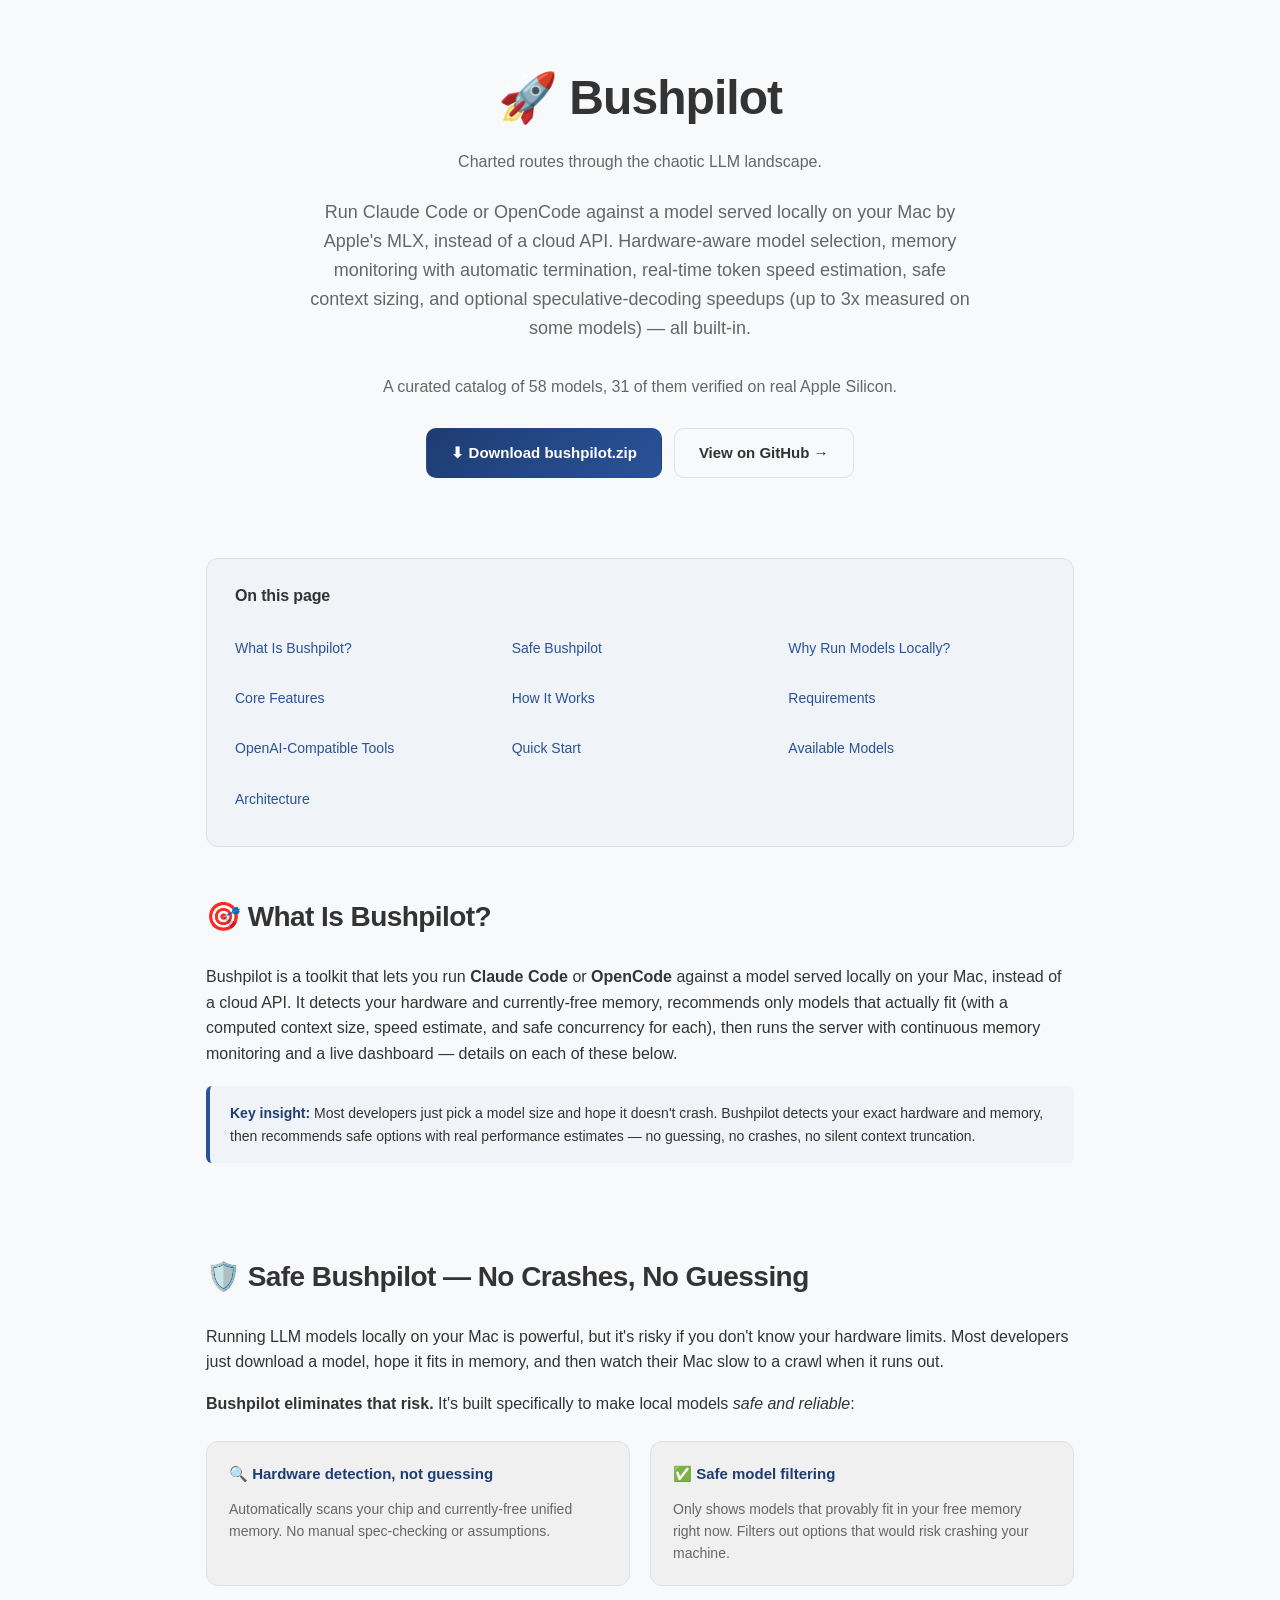
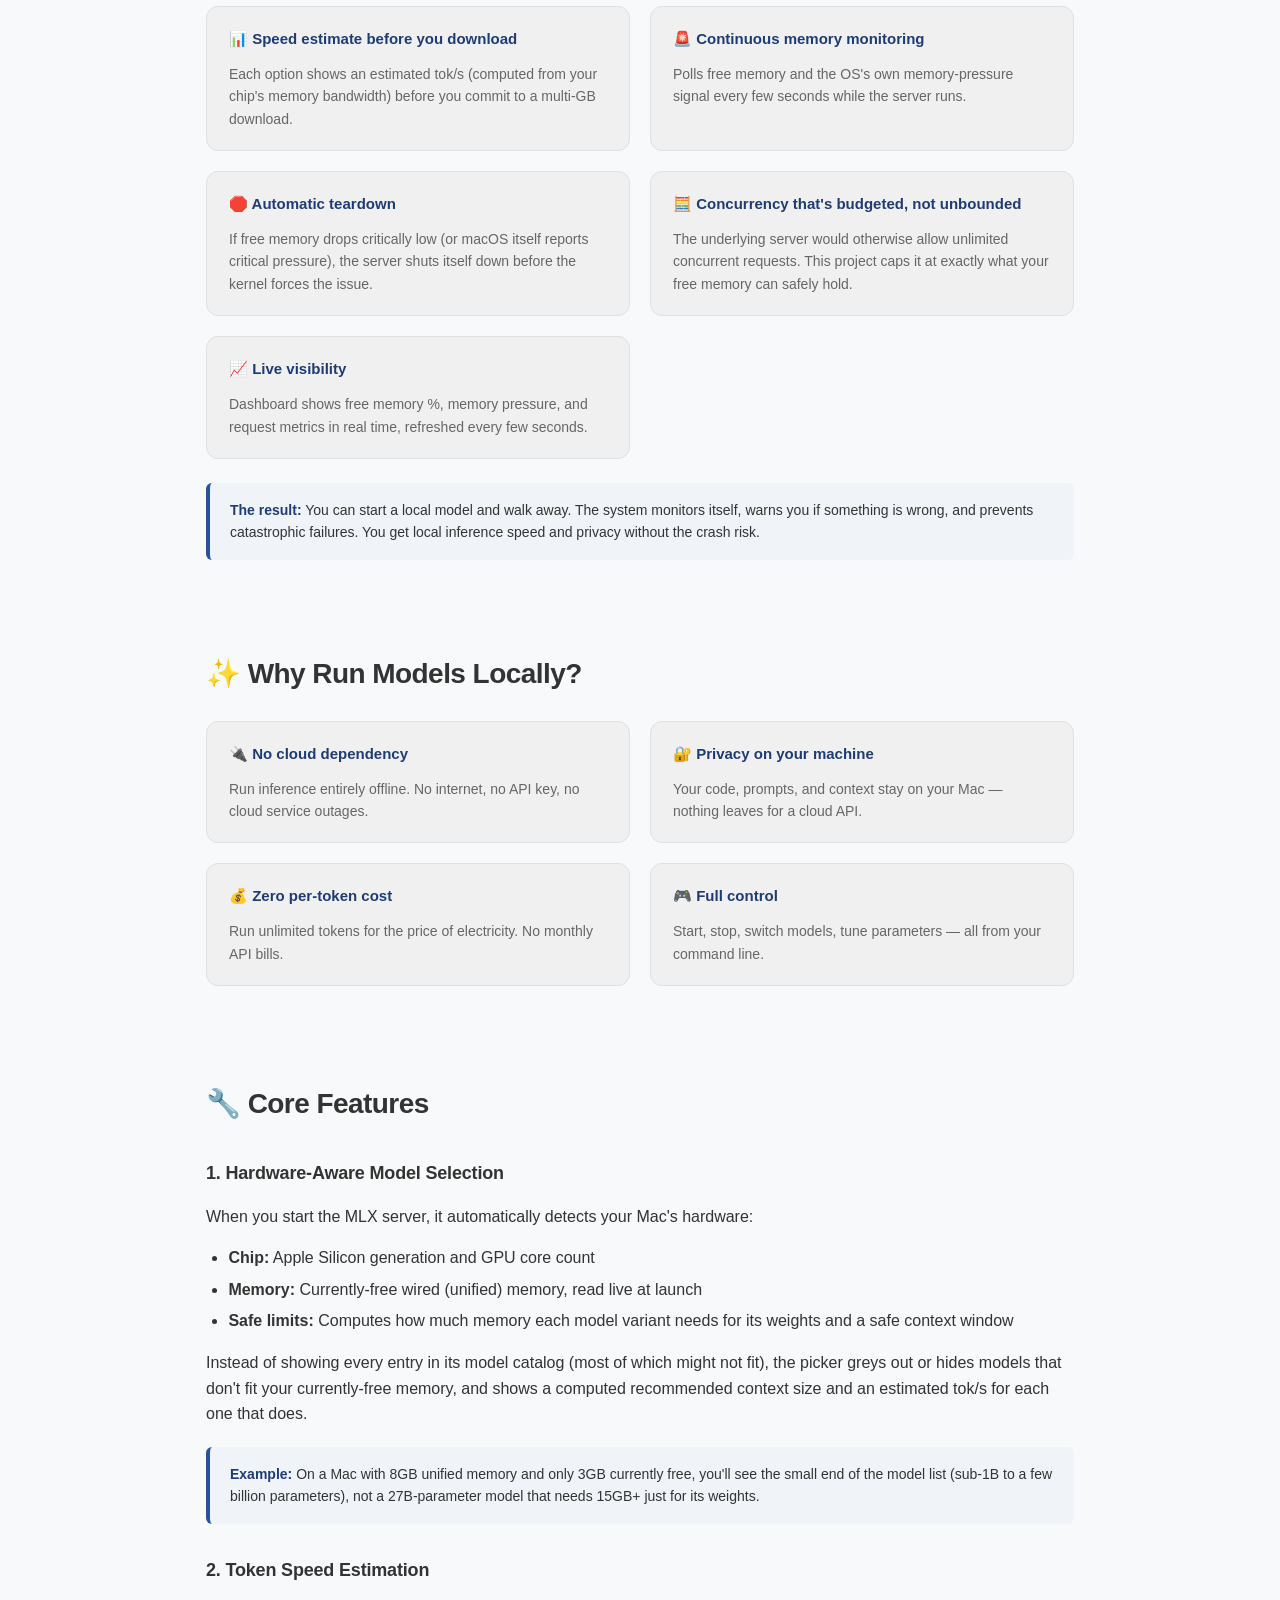
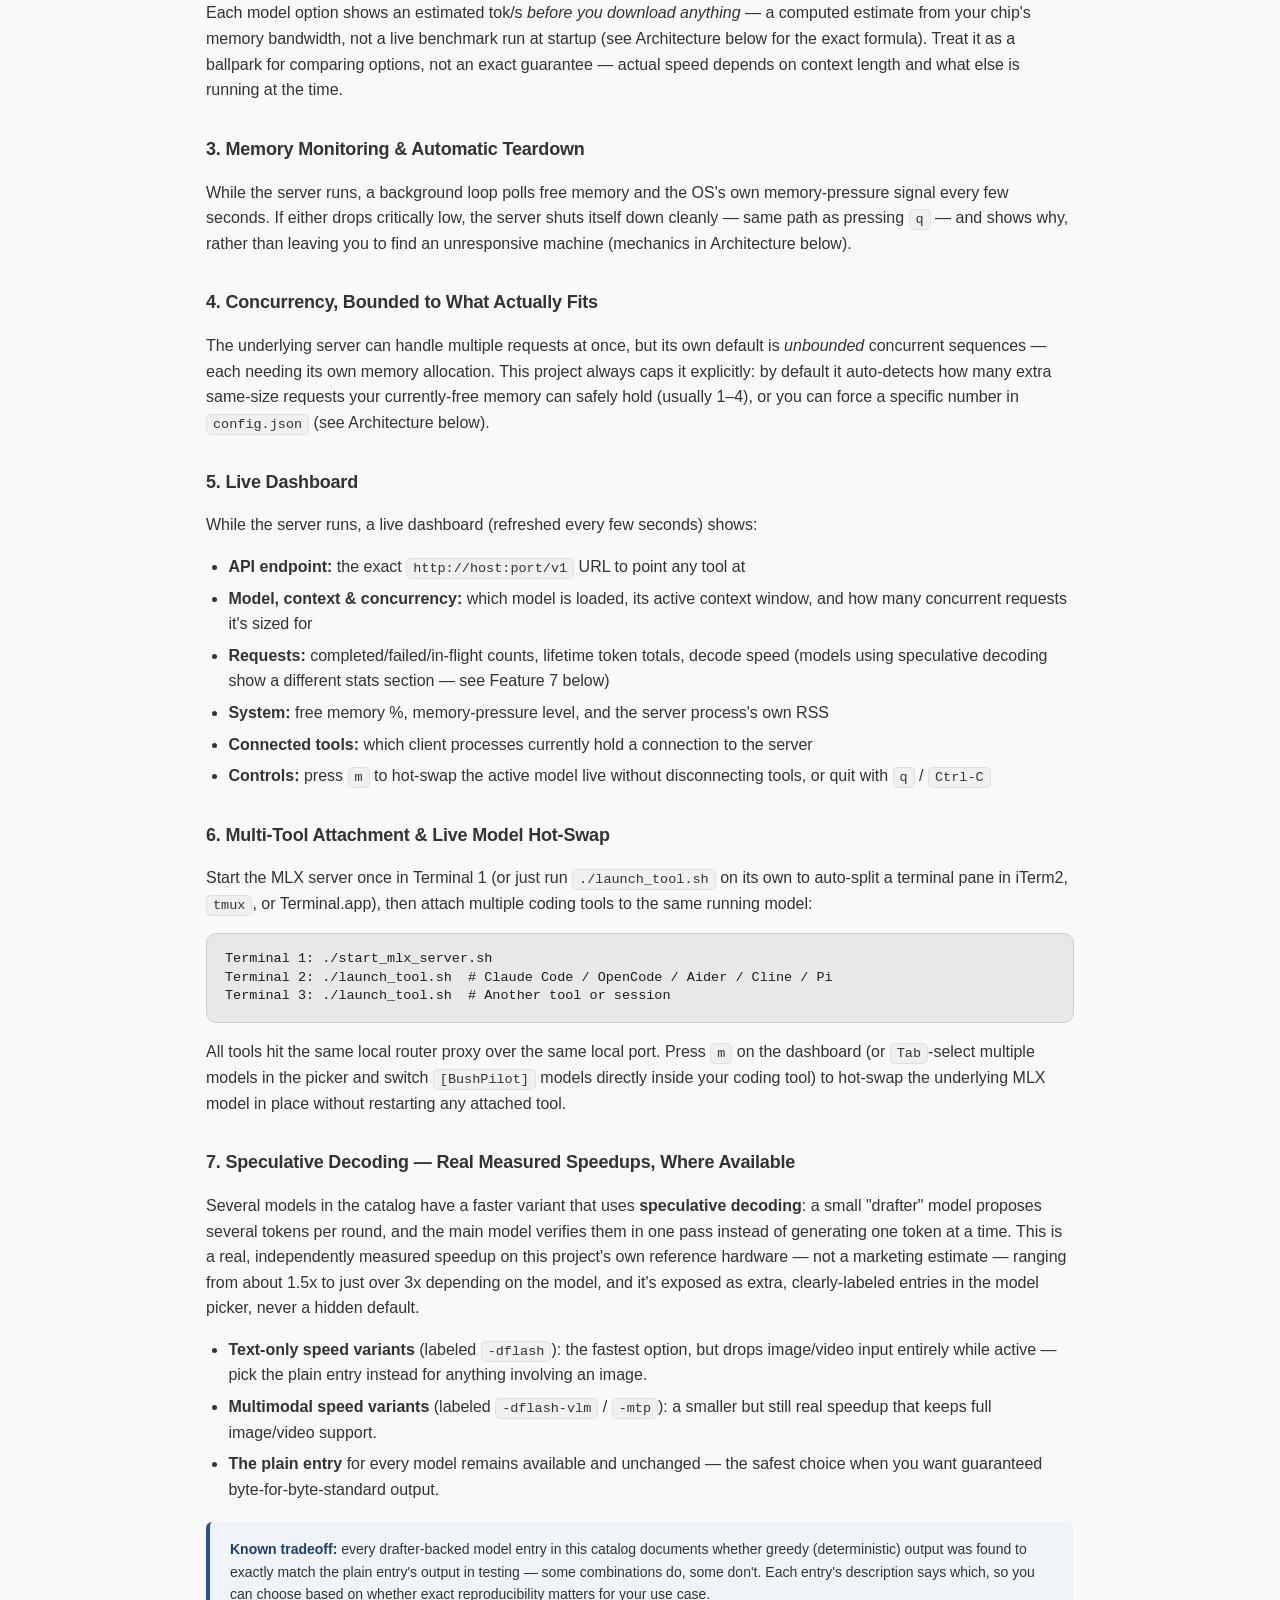
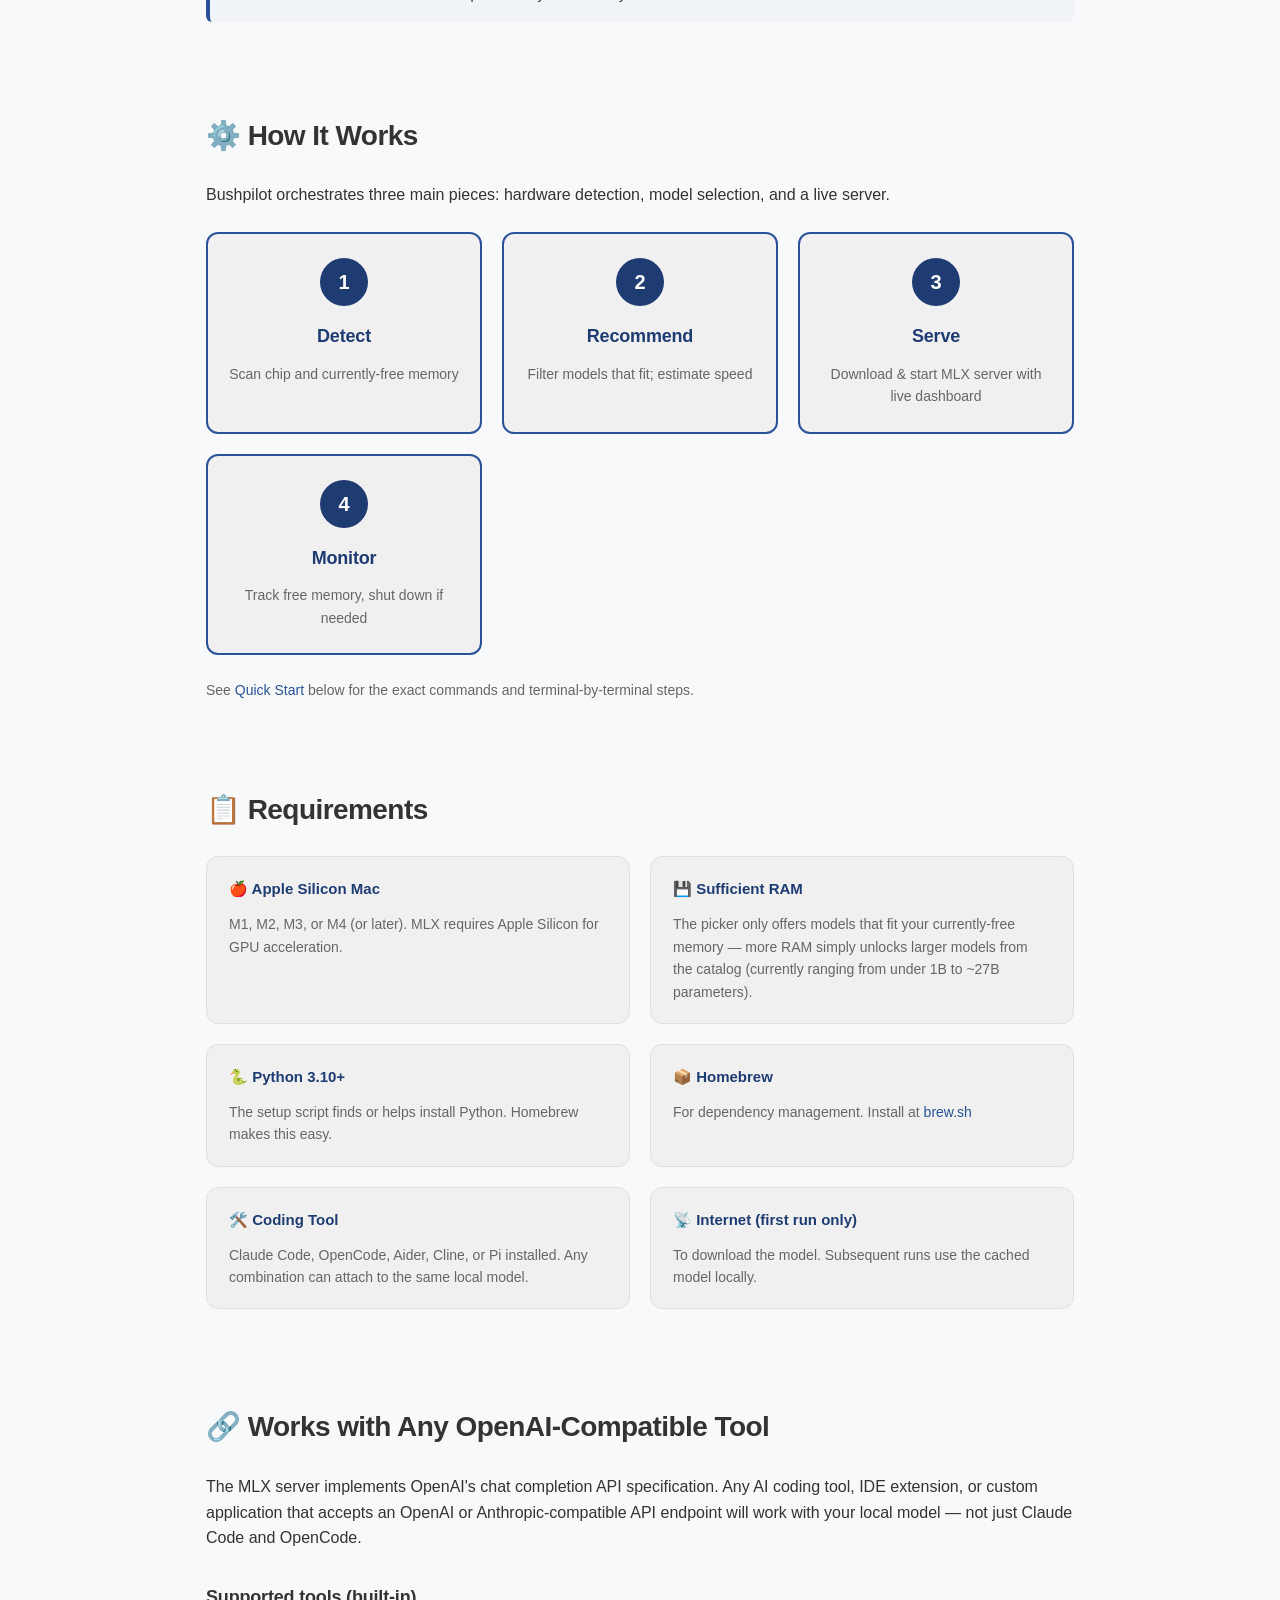
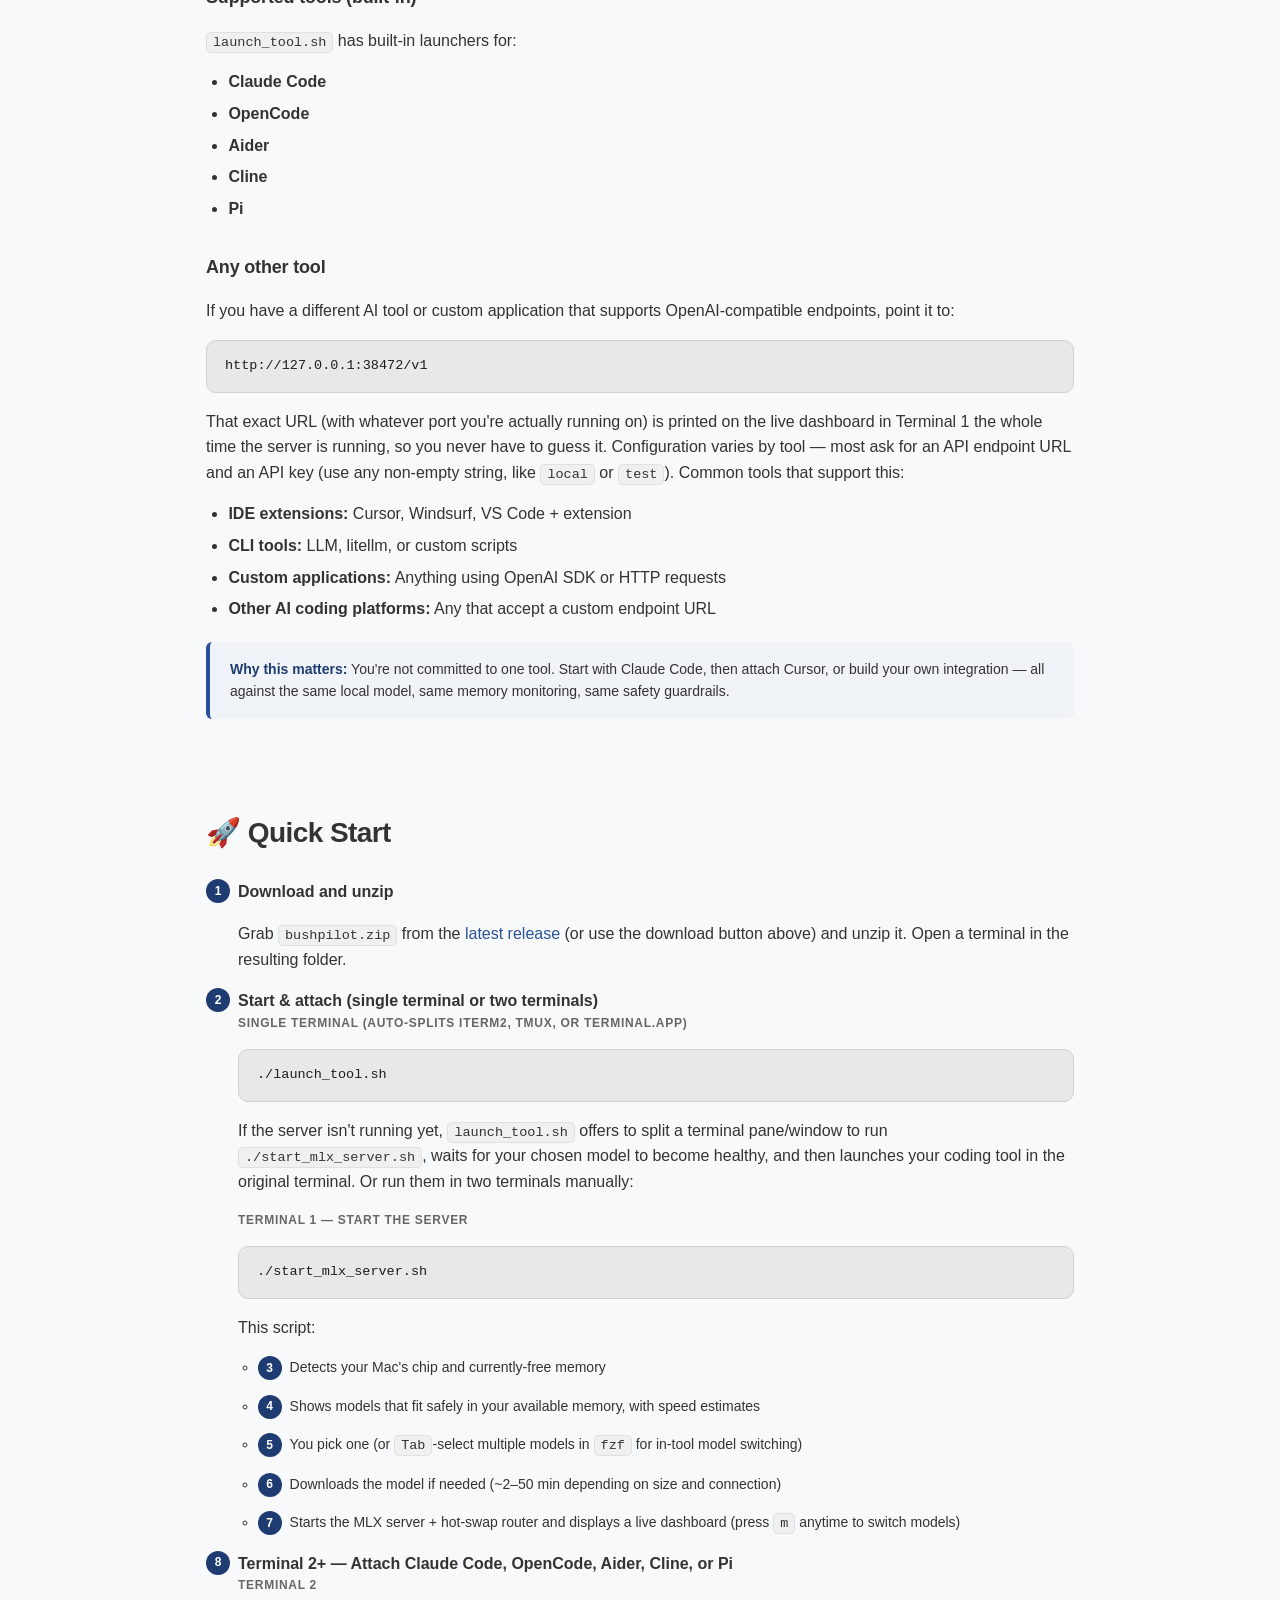
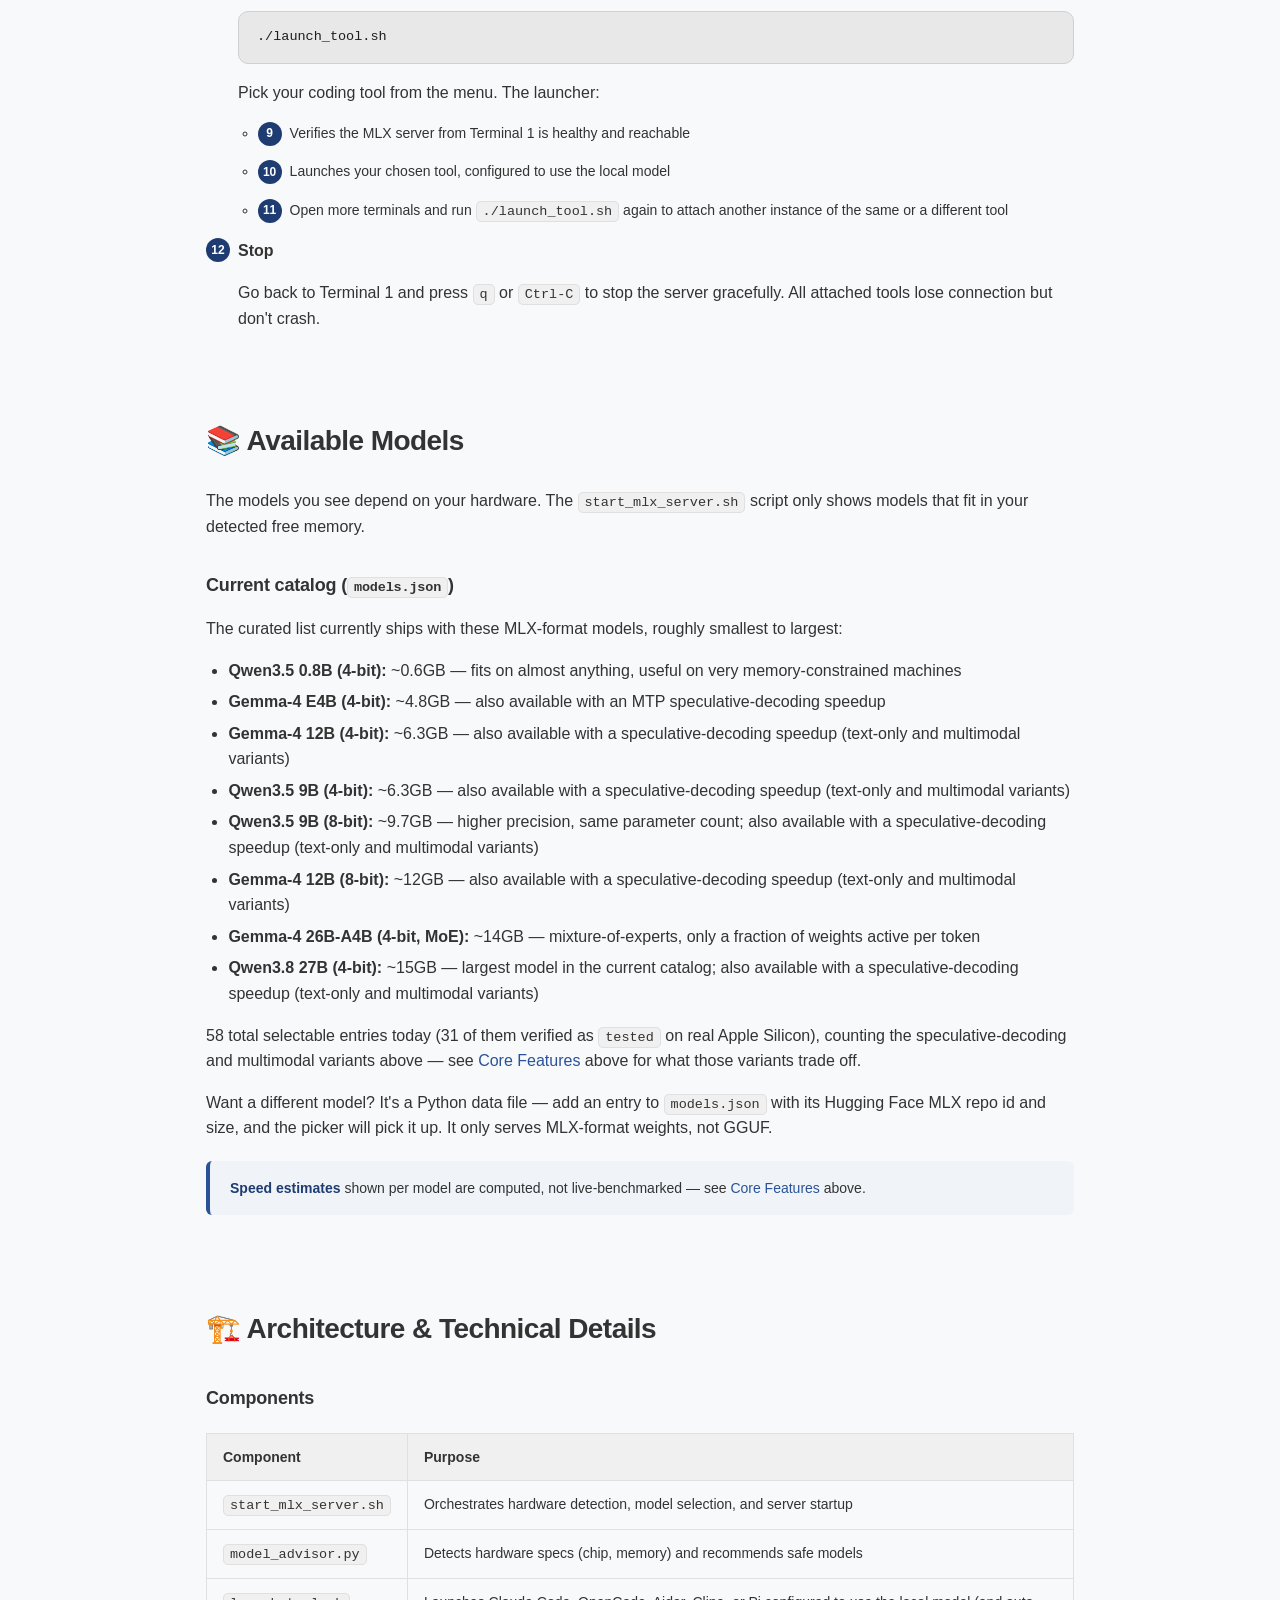
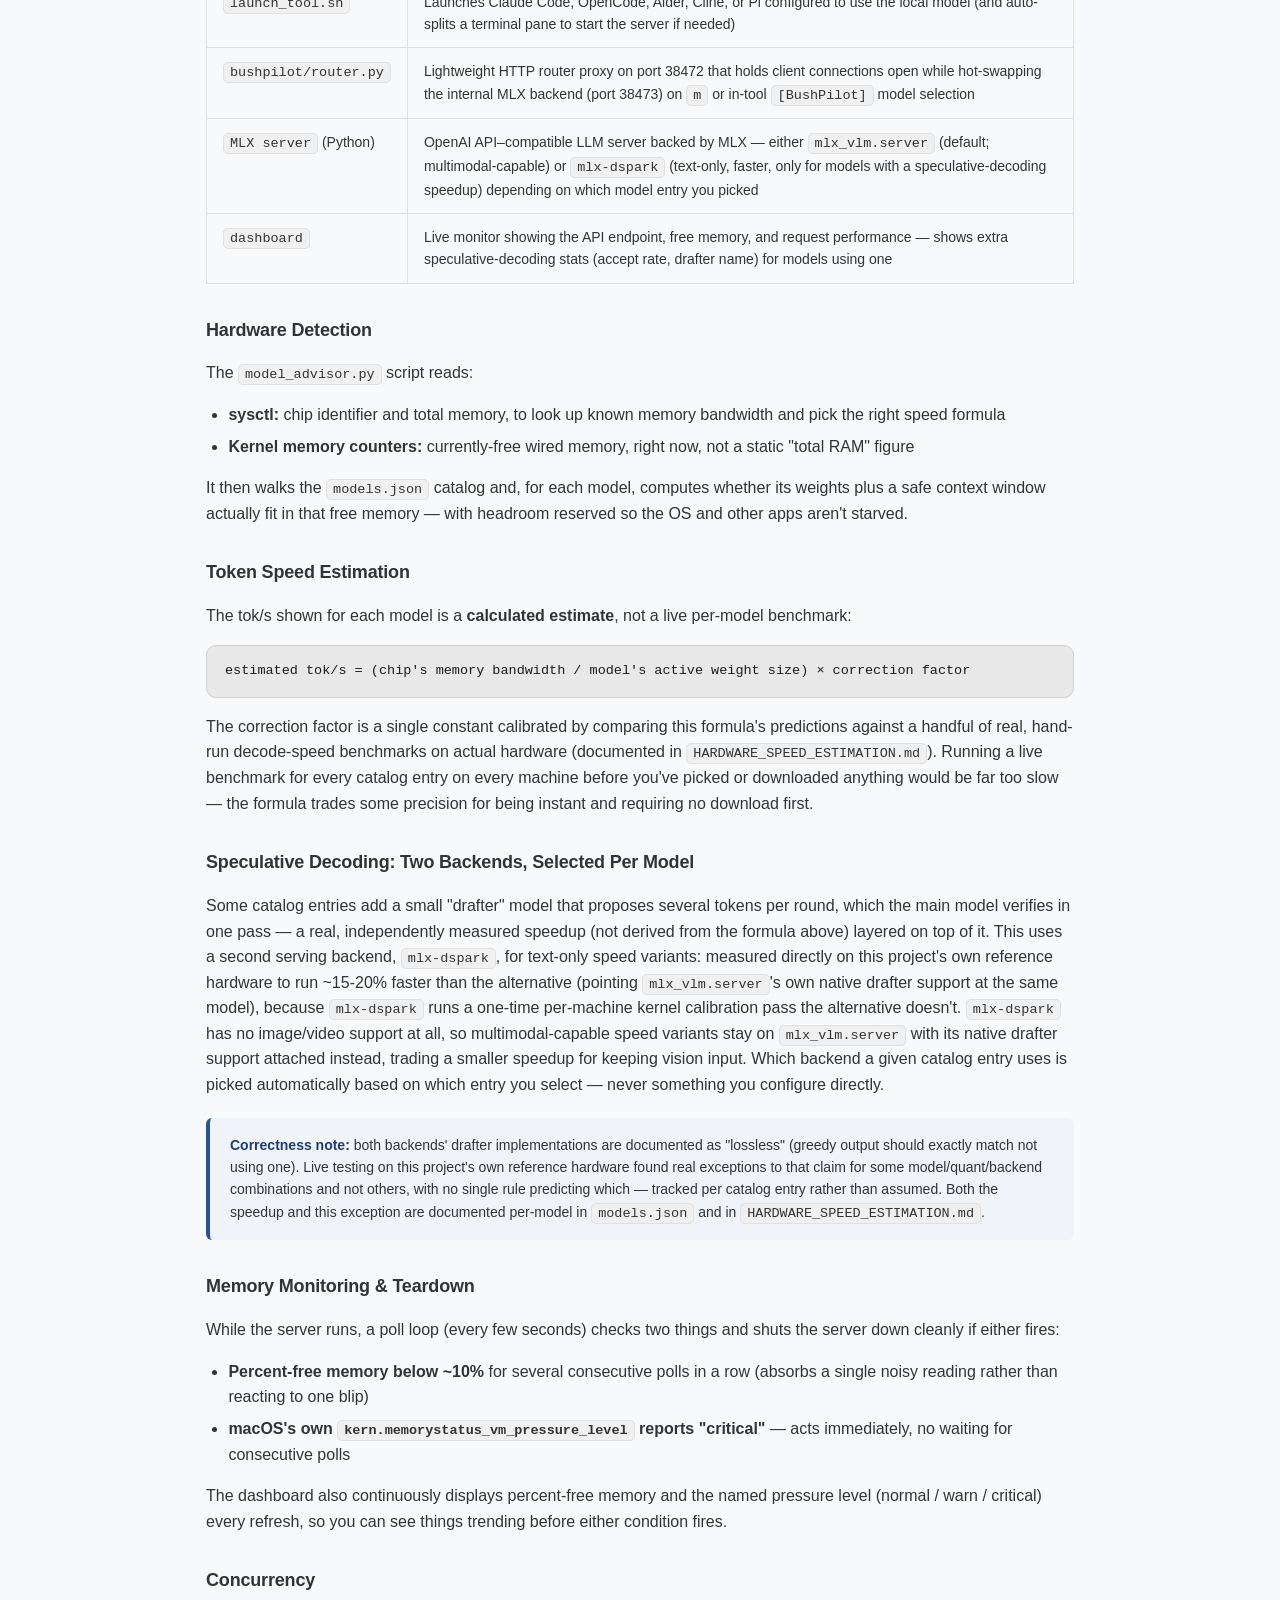
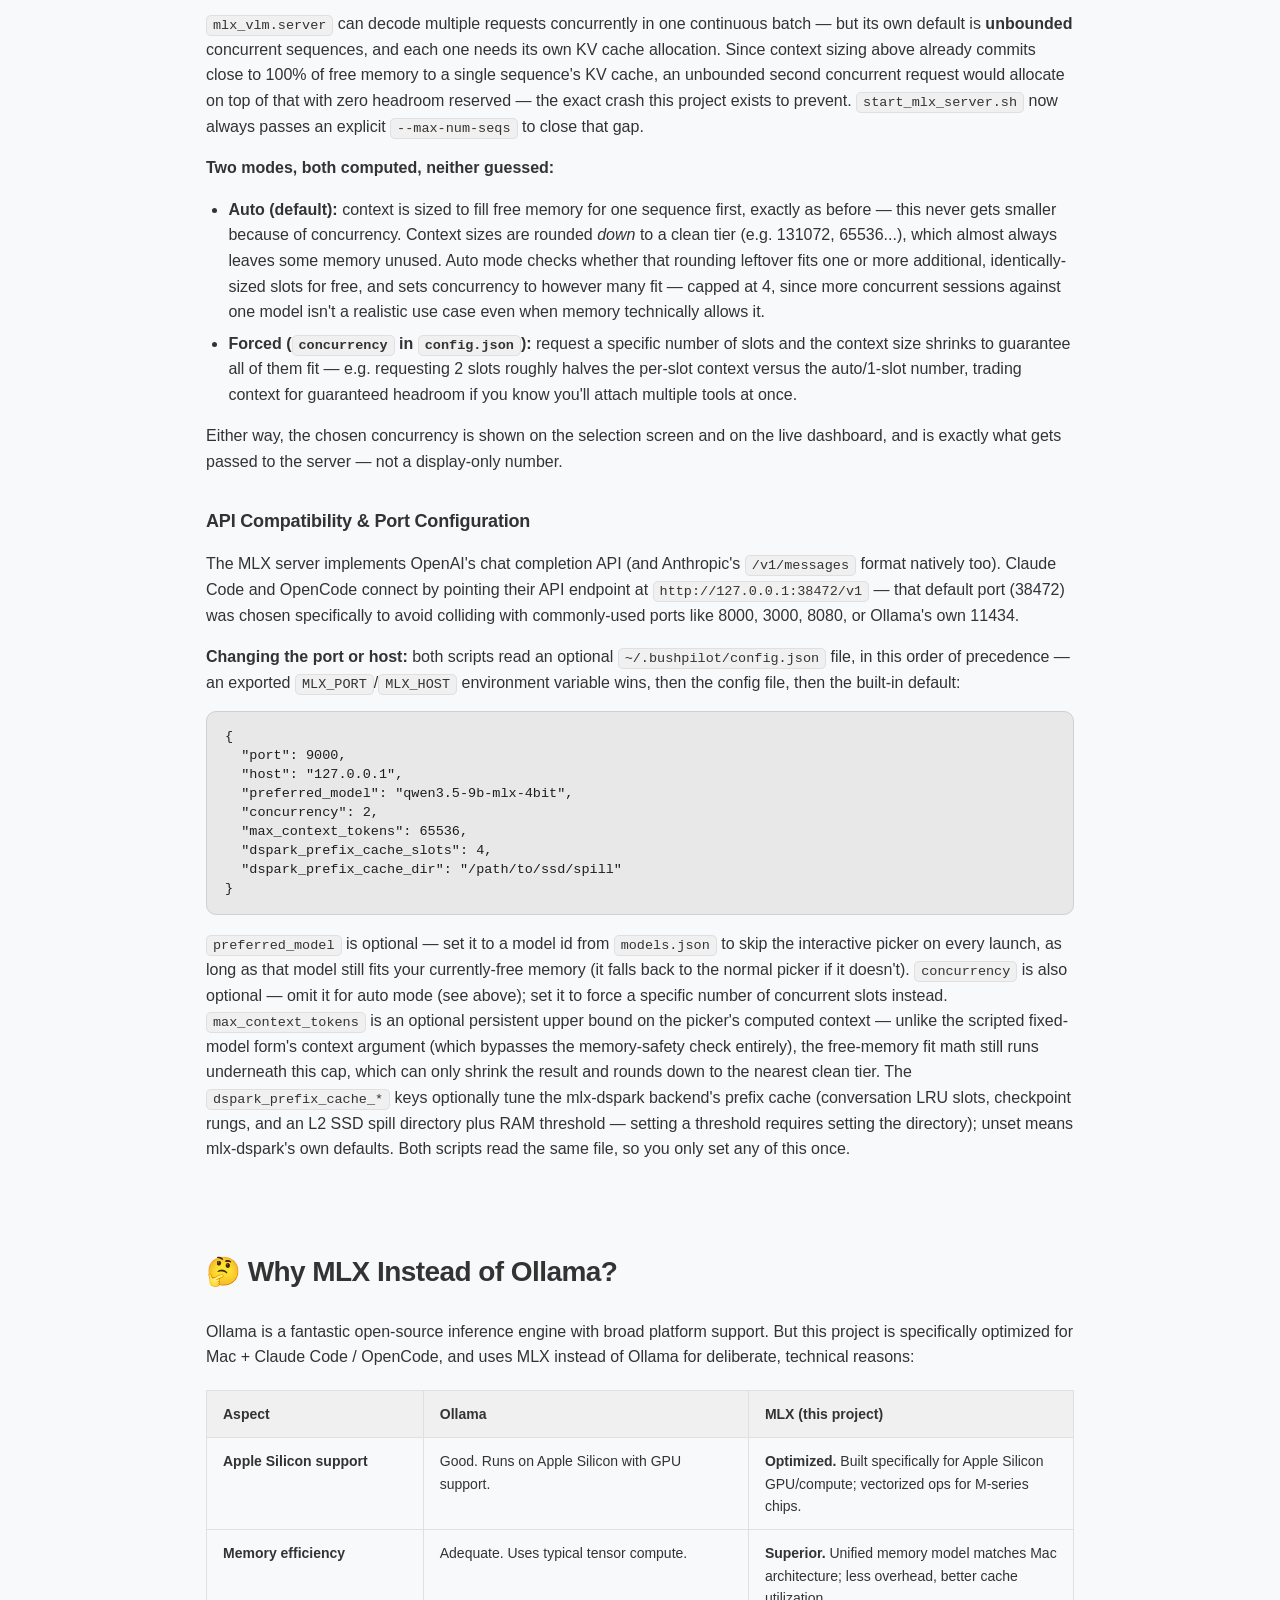
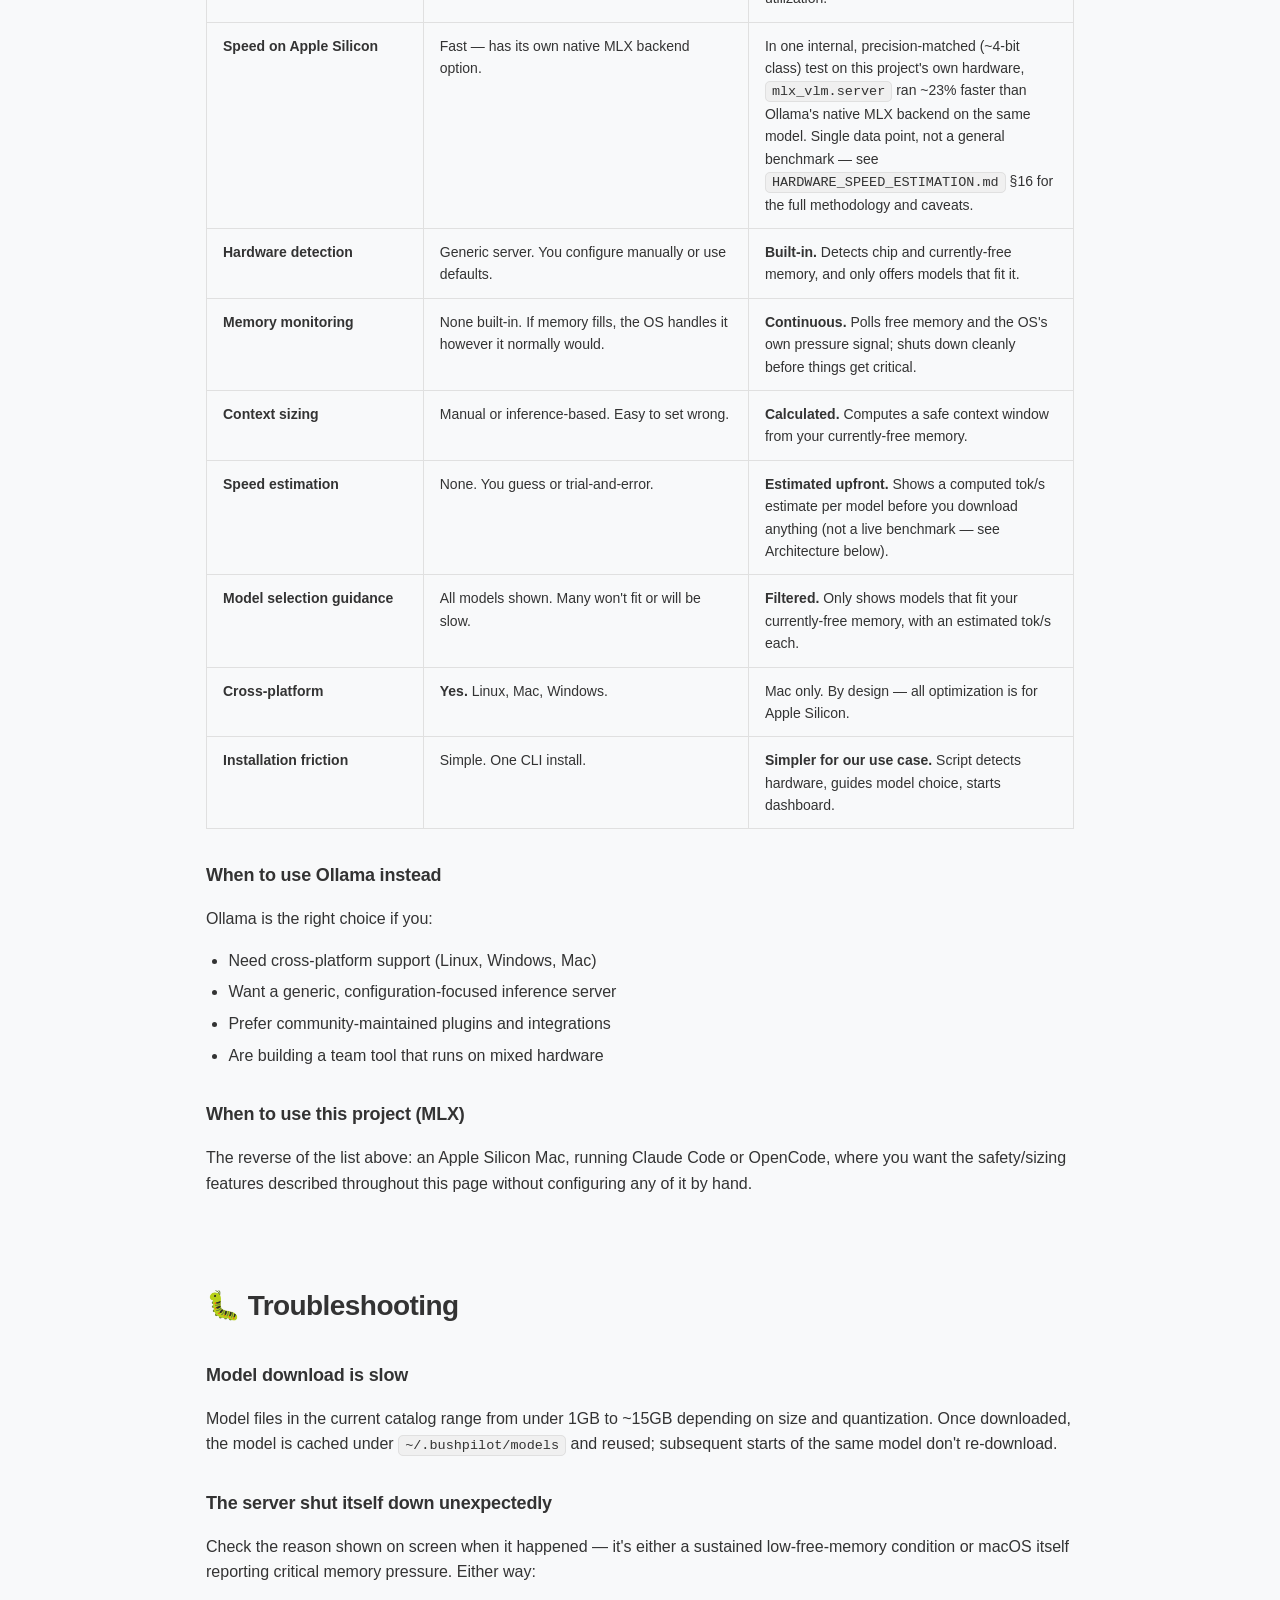
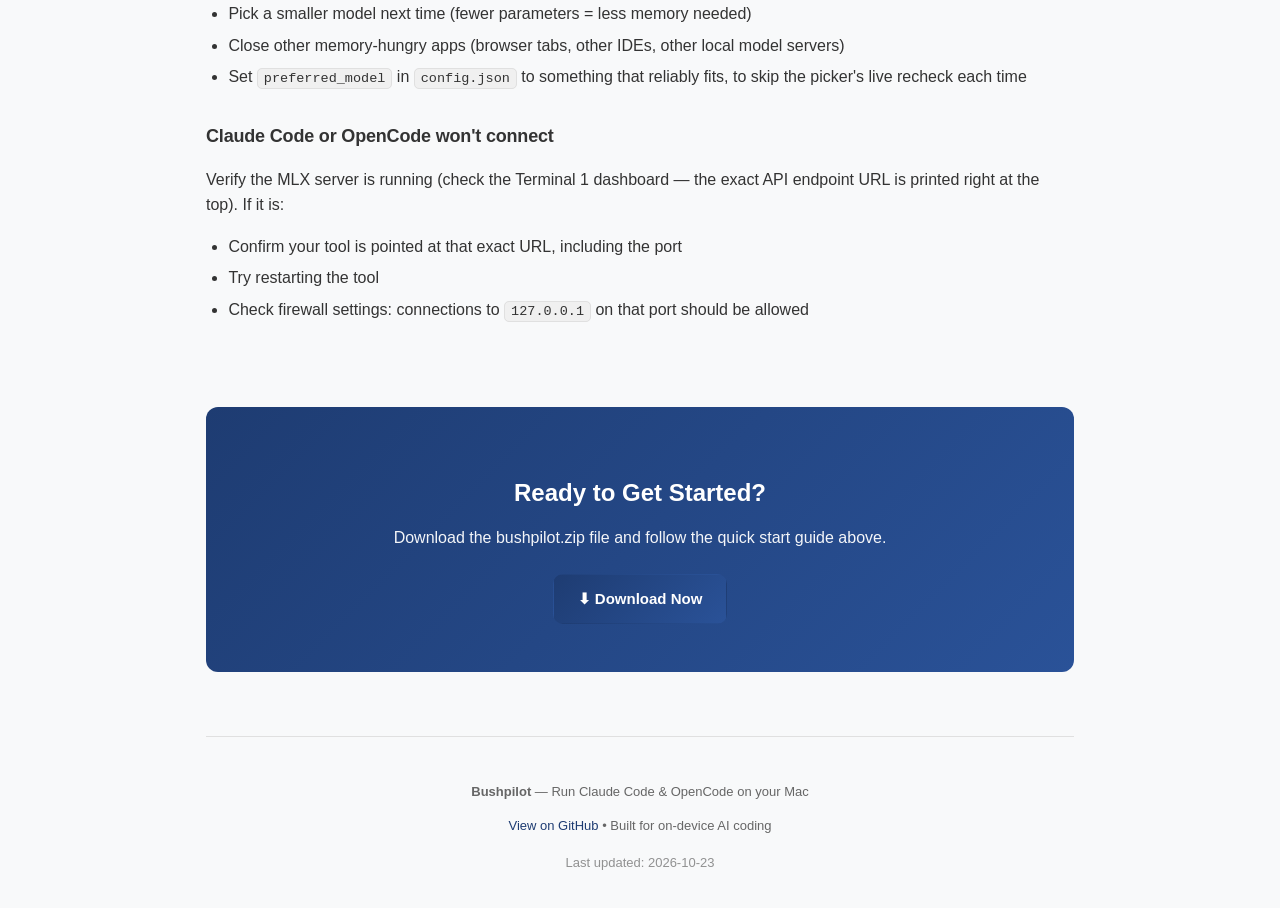
==== commit 839ef7b4: "Publish prep: GitHub Releases workflow, remove MONETIZATION.md, fix stale site claims - Add .github/" ====
--- a/docs/index.html
+++ b/docs/index.html
@@ -431,8 +431,11 @@
       termination, real-time token speed estimation, safe context sizing, and optional
       speculative-decoding speedups (up to 3x measured on some models) — all built-in.
     </p>
+    <p class="subtitle">
+      A curated catalog of 58 models, 31 of them verified on real Apple Silicon.
+    </p>
     <div class="cta-row">
-      <a class="btn primary" href="bushpilot.zip">⬇ Download bushpilot.zip</a>
+      <a class="btn primary" href="https://github.com/frank321/bushpilot/releases/latest/download/bushpilot.zip">⬇ Download bushpilot.zip</a>
       <a class="btn secondary" href="https://github.com/frank321/bushpilot">View on GitHub →</a>
     </div>
   </header>
@@ -752,7 +755,7 @@
     <ol class="steps">
       <li>
         <strong>Download and unzip</strong>
-        <p>Get <code class="inline">bushpilot.zip</code> from above and unzip it. Open a terminal in the resulting folder.</p>
+        <p>Grab <code class="inline">bushpilot.zip</code> from the <a href="https://github.com/frank321/bushpilot/releases/latest">latest release</a> (or use the download button above) and unzip it. Open a terminal in the resulting folder.</p>
       </li>
       <li>
         <strong>Start &amp; attach (single terminal or two terminals)</strong>
@@ -817,7 +820,8 @@
       <li><strong>Qwen3.8 27B (4-bit):</strong> ~15GB — largest model in the current catalog; also available with a speculative-decoding speedup (text-only and multimodal variants)</li>
     </ul>
     <p>
-      19 total selectable entries once the speculative-decoding variants above are counted — see
+      58 total selectable entries today (31 of them verified as <code class="inline">tested</code> on real Apple Silicon),
+      counting the speculative-decoding and multimodal variants above — see
       <a href="#features">Core Features</a> above for what those variants trade off.
     </p>
     <p>
@@ -1116,14 +1120,14 @@
   <div class="cta-section">
     <h2>Ready to Get Started?</h2>
     <p>Download the bushpilot.zip file and follow the quick start guide above.</p>
-    <a class="btn primary" href="bushpilot.zip">⬇ Download Now</a>
+    <a class="btn primary" href="https://github.com/frank321/bushpilot/releases/latest/download/bushpilot.zip">⬇ Download Now</a>
   </div>
 
   <!-- Footer -->
   <footer>
     <p><strong>Bushpilot</strong> — Run Claude Code & OpenCode on your Mac</p>
     <p><a href="https://github.com/frank321/bushpilot">View on GitHub</a> • Built for on-device AI coding</p>
-    <p style="margin-top: 16px; opacity: 0.7;">Last updated: 2026-10-19</p>
+    <p style="margin-top: 16px; opacity: 0.7;">Last updated: 2026-10-23</p>
   </footer>
 
 </div>
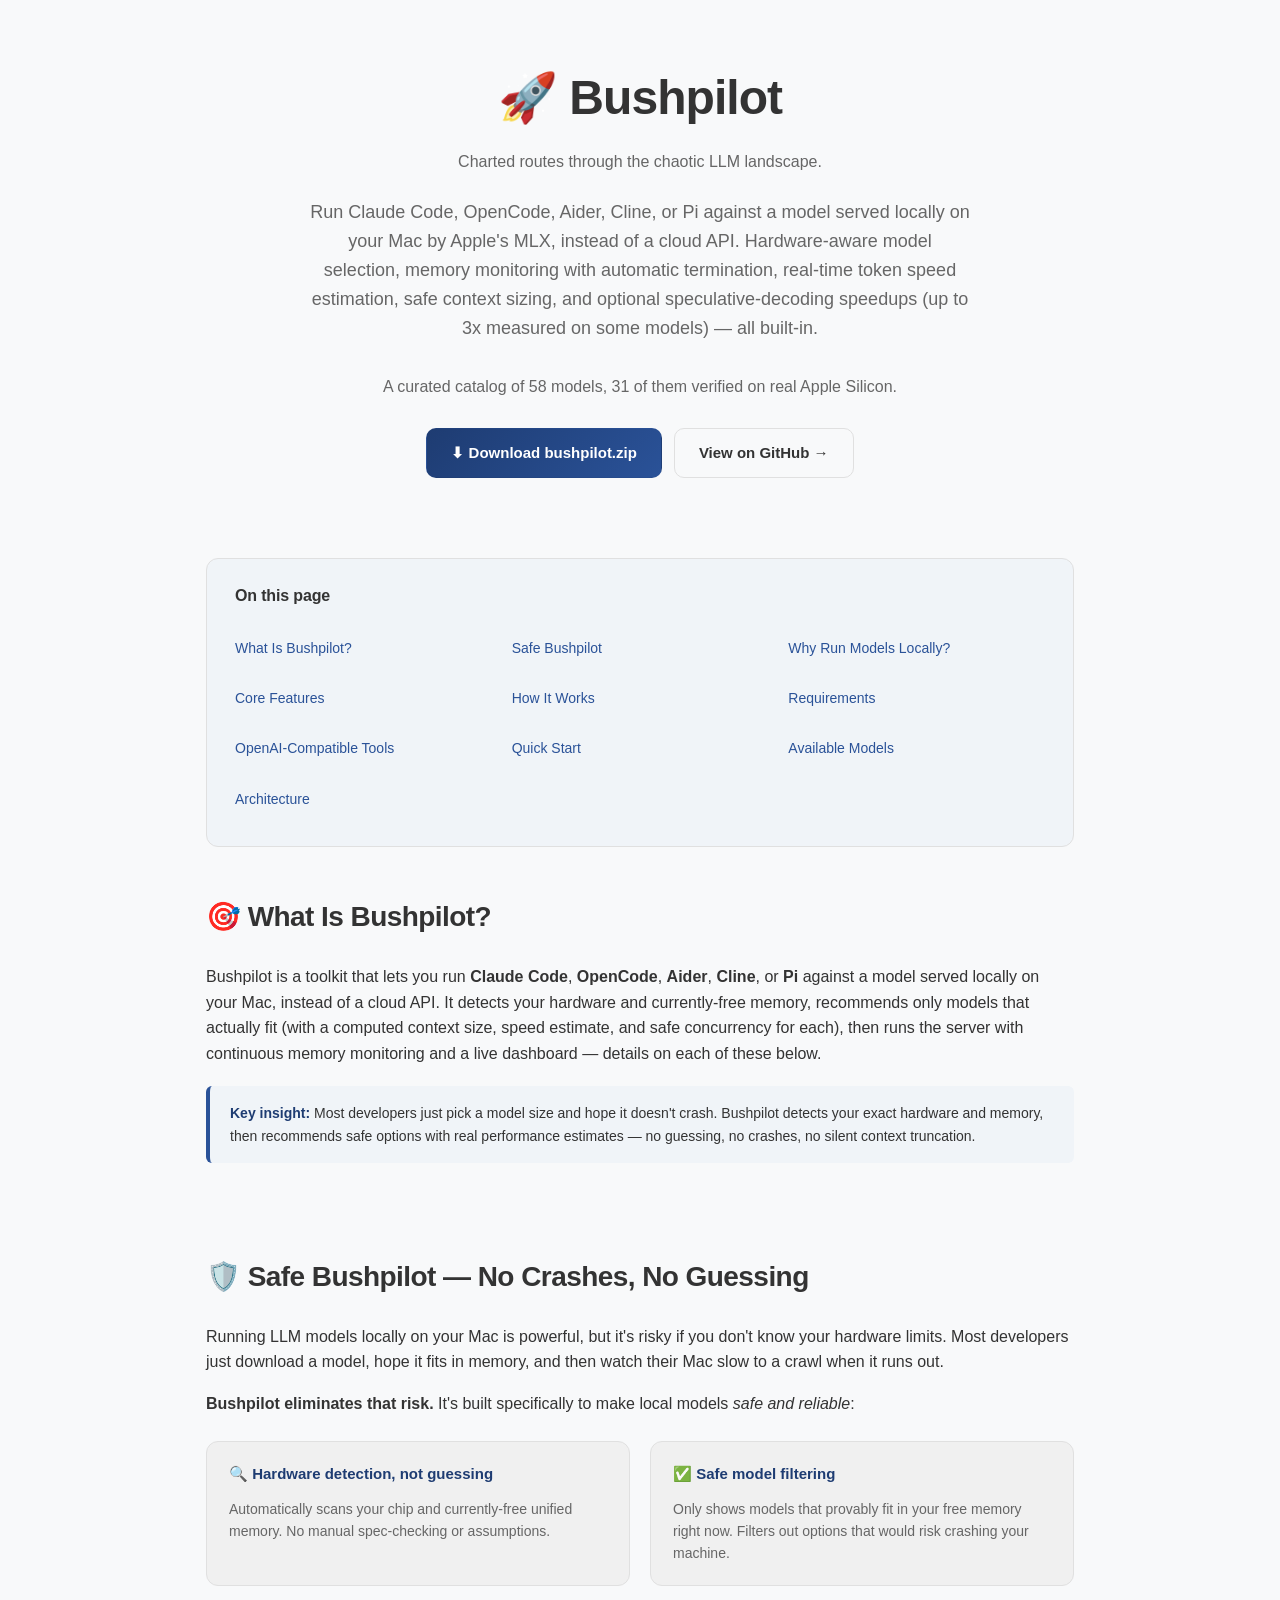
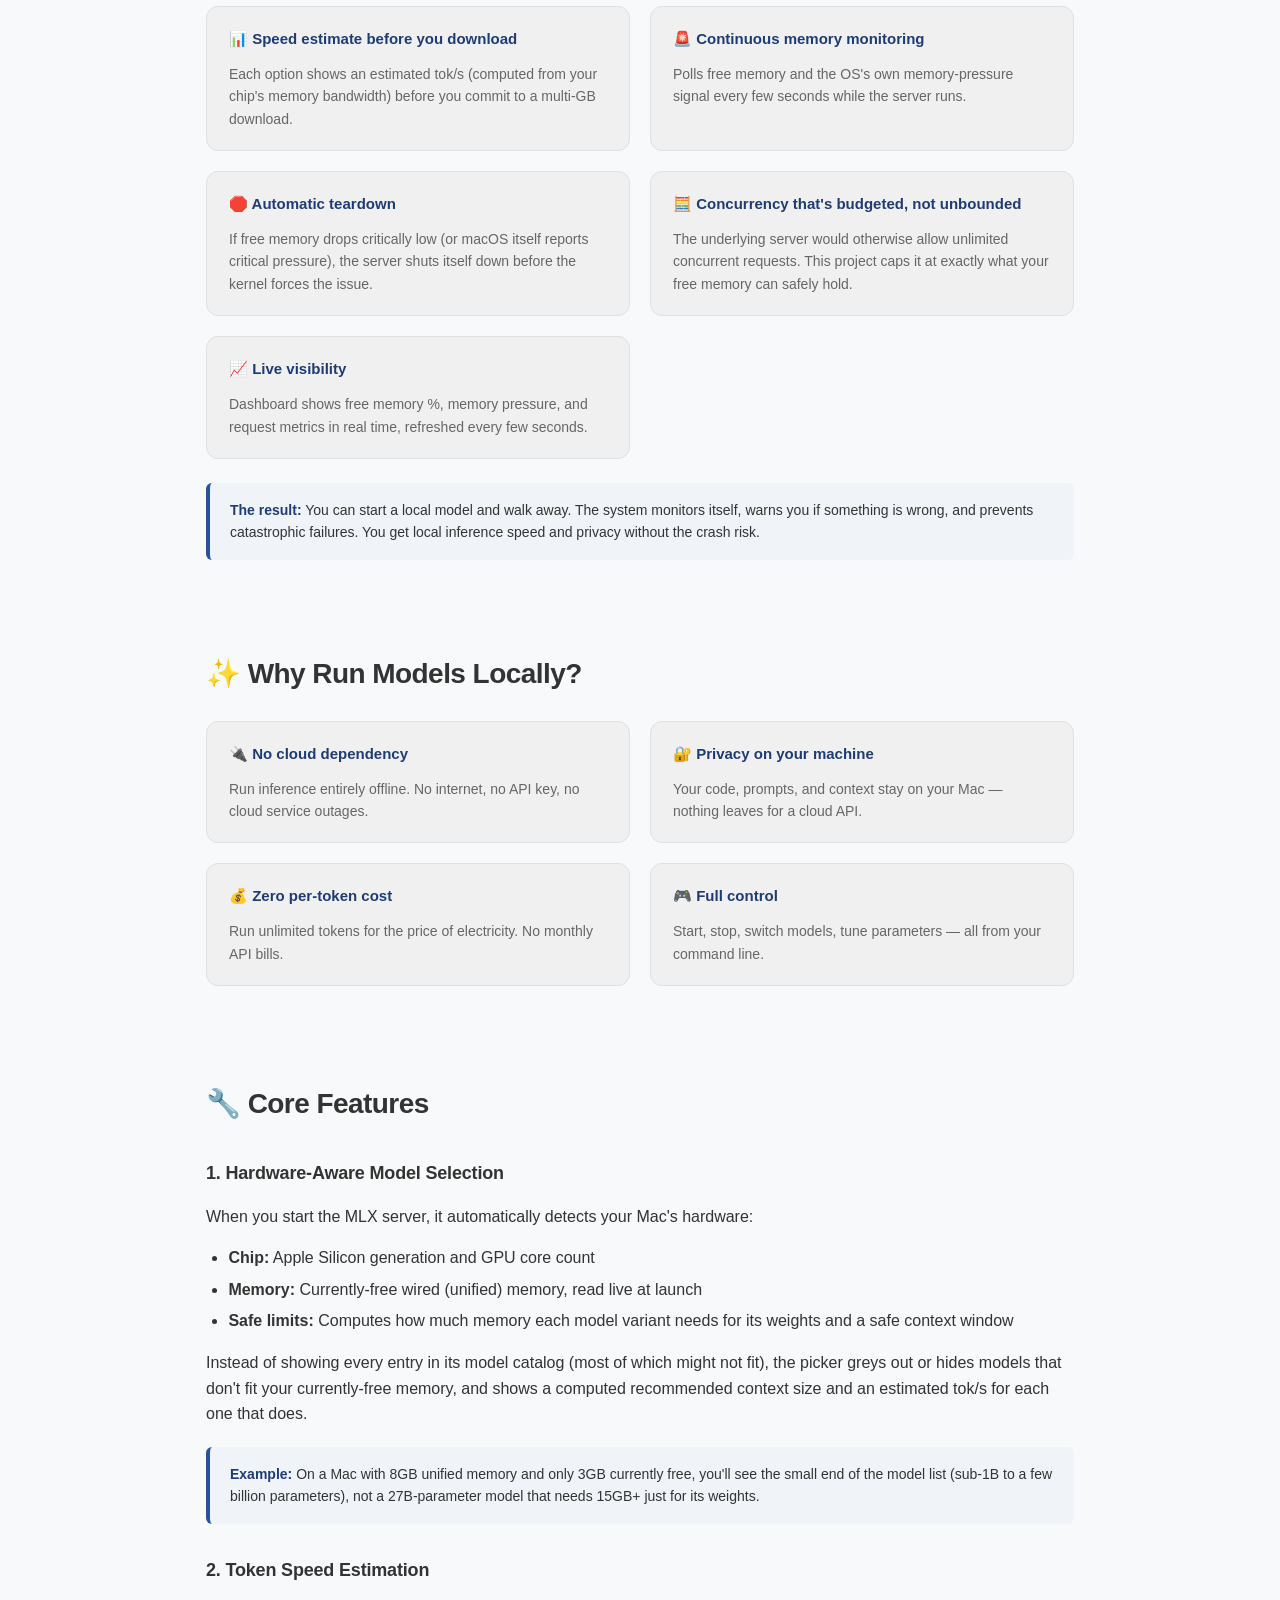
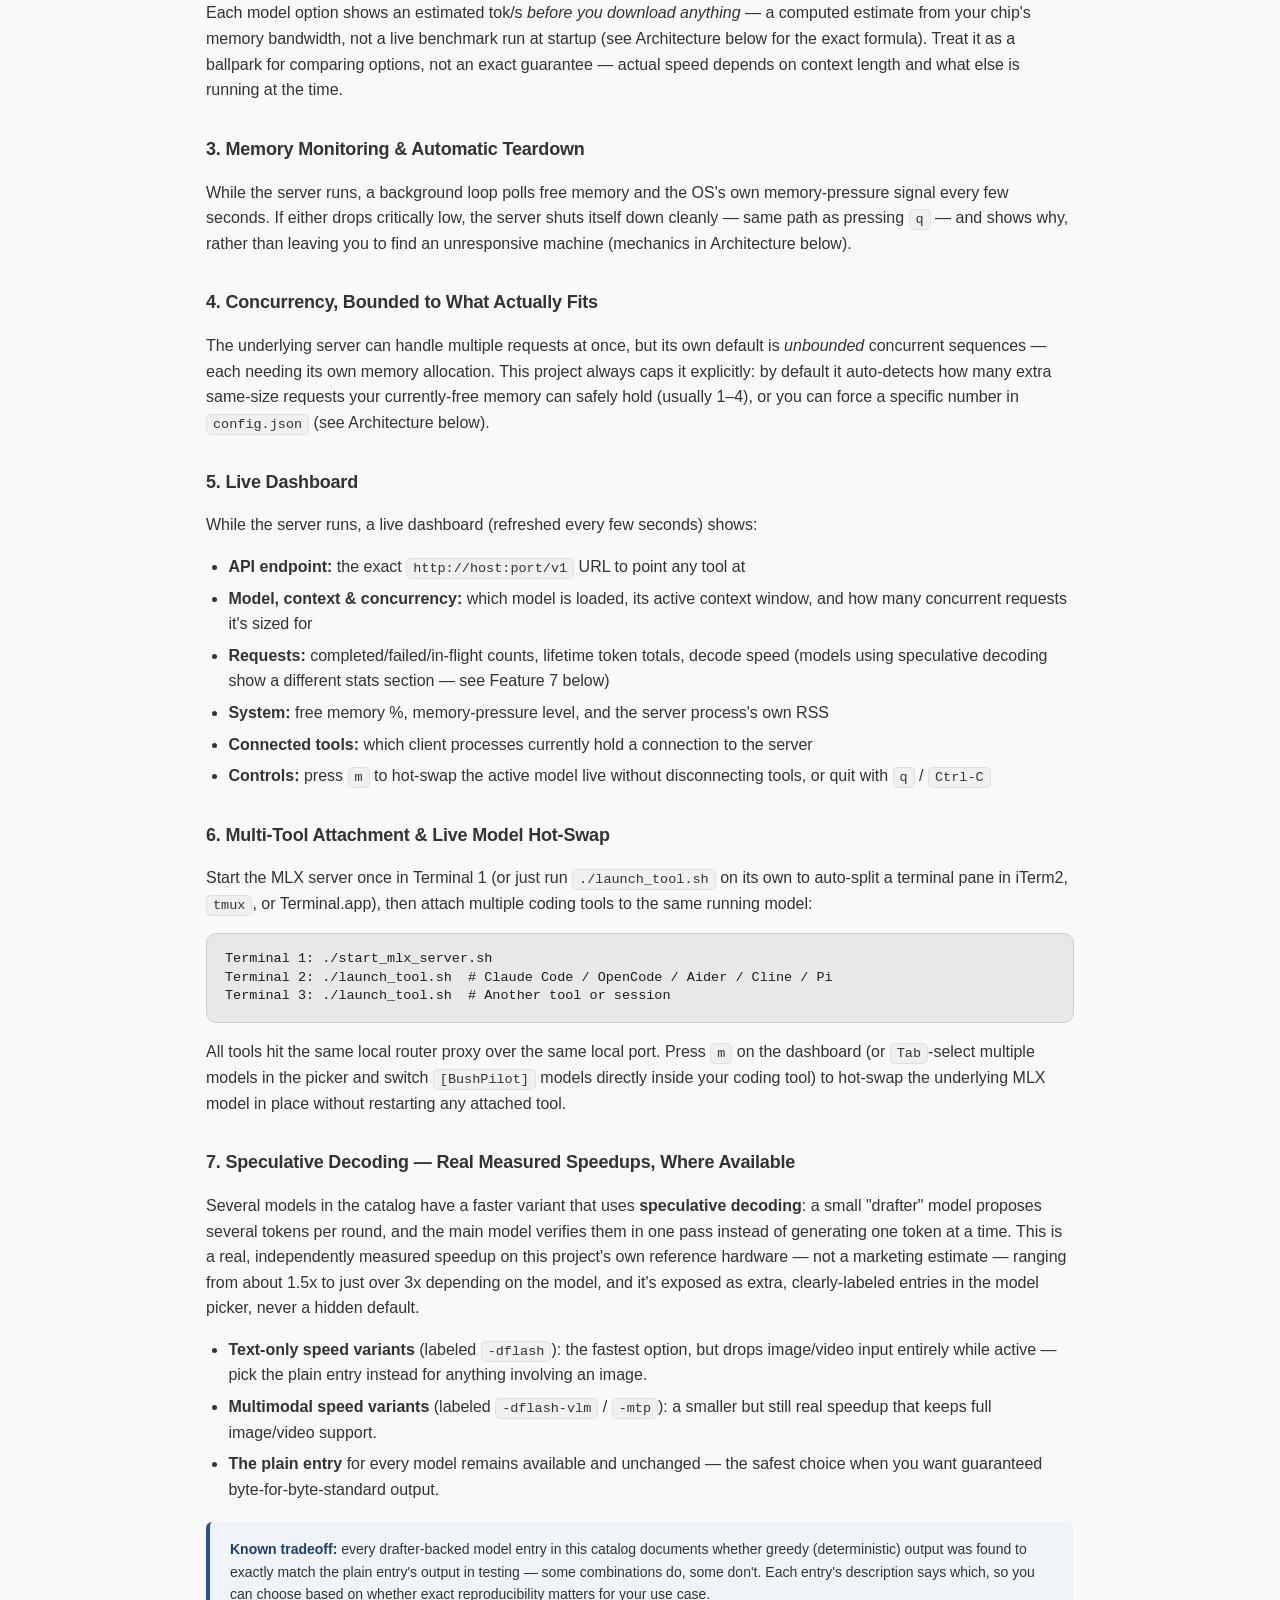
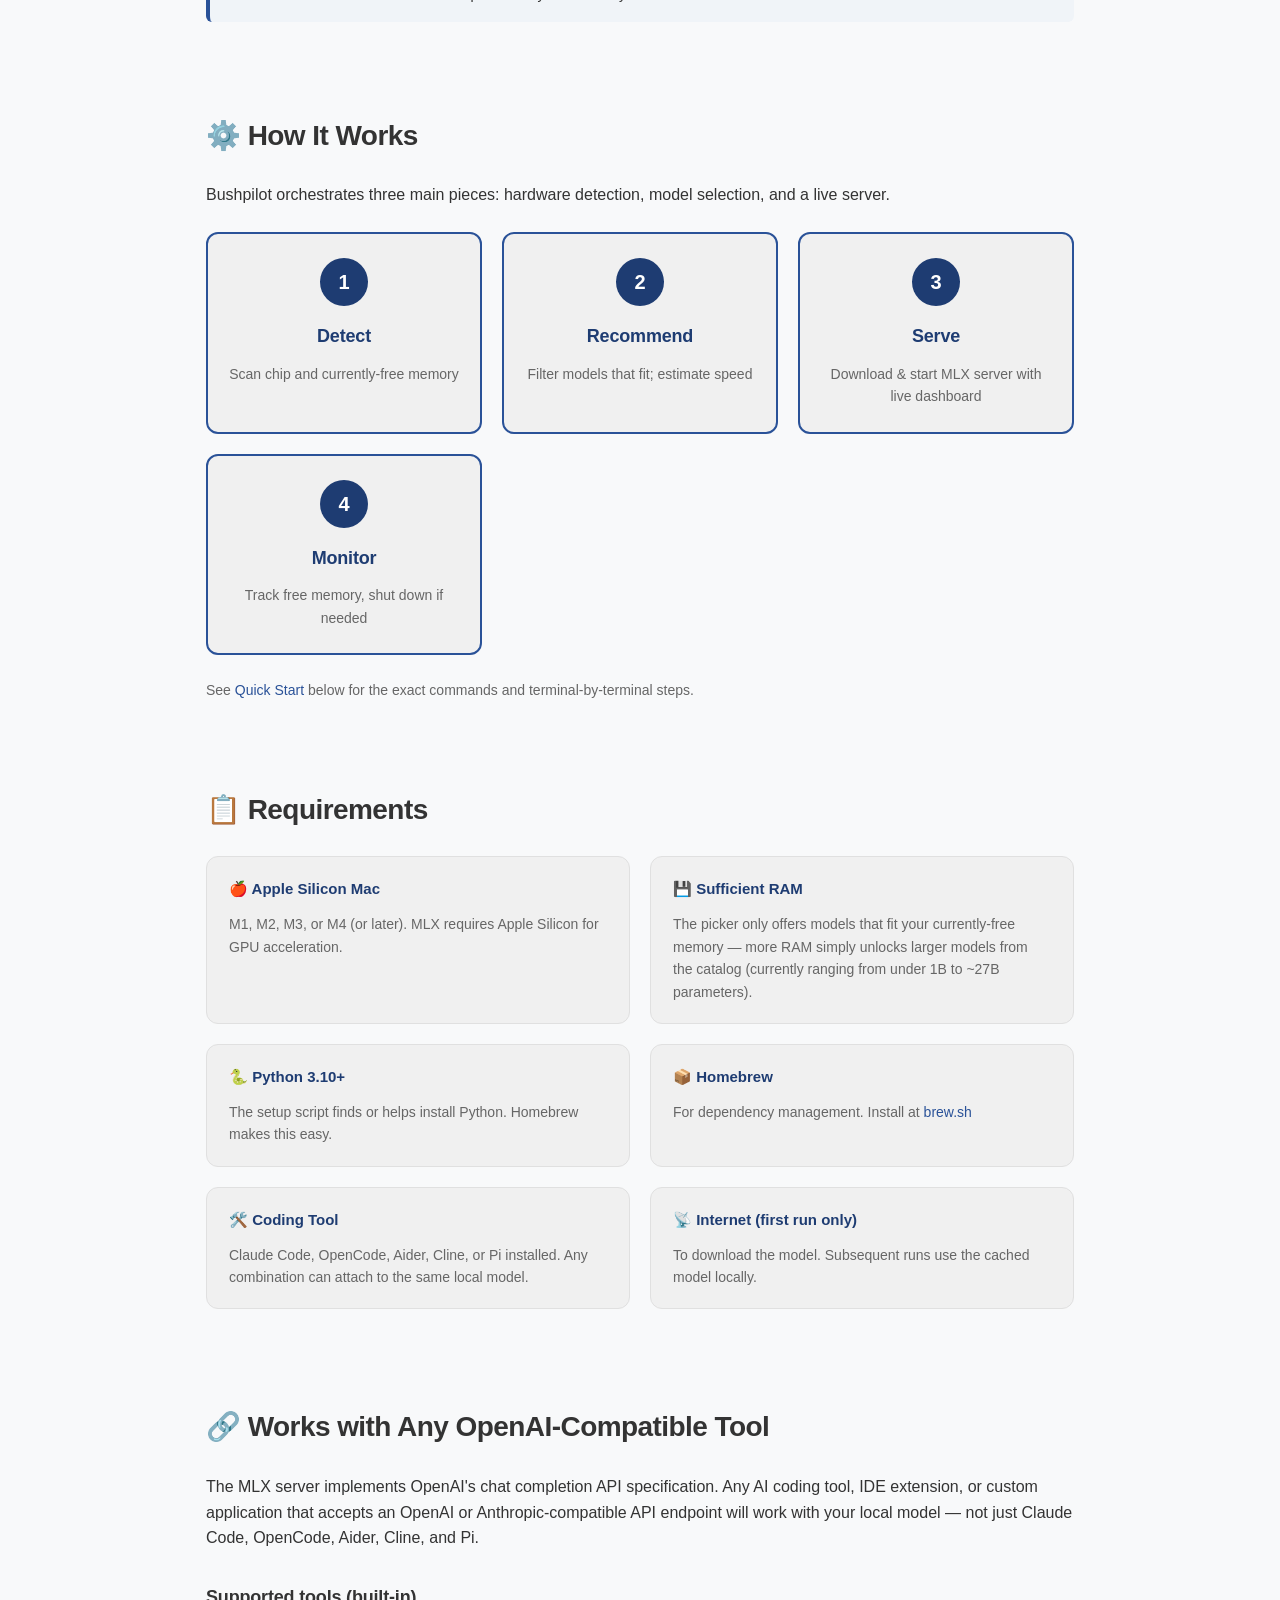
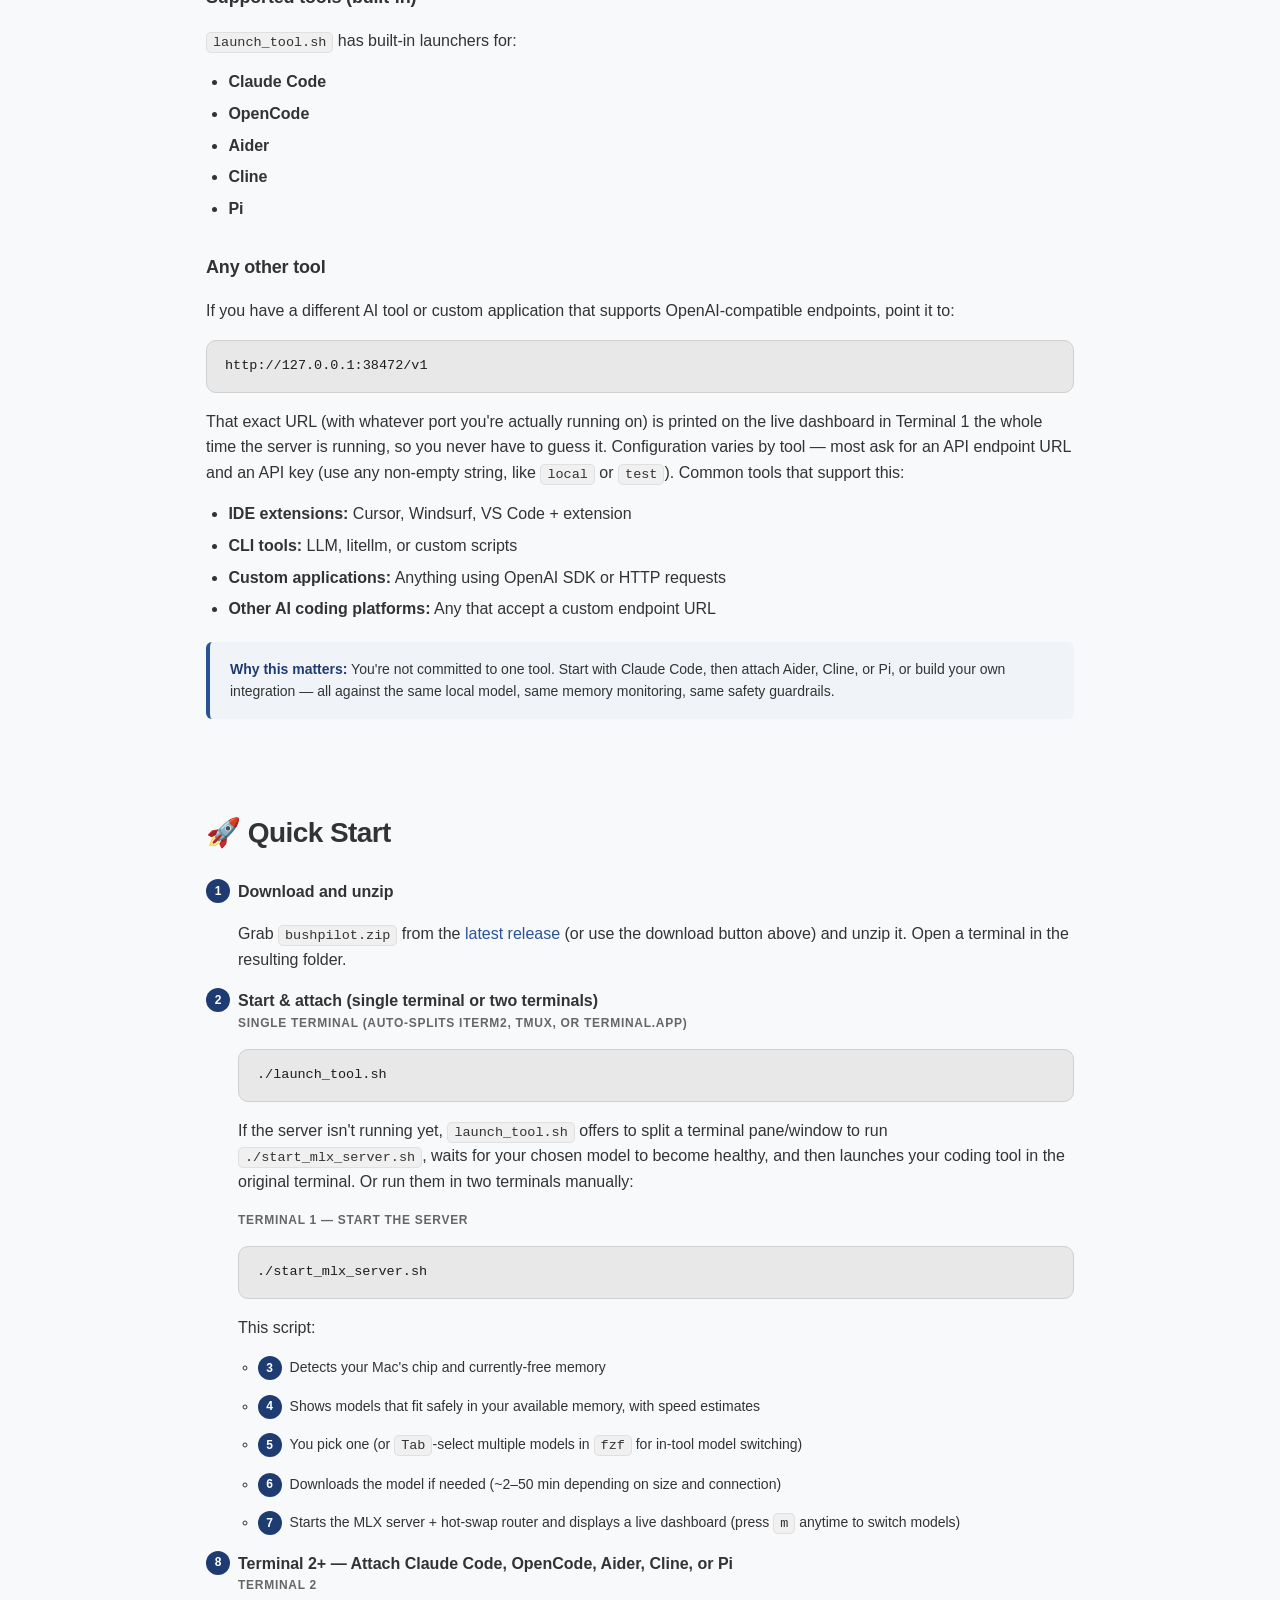
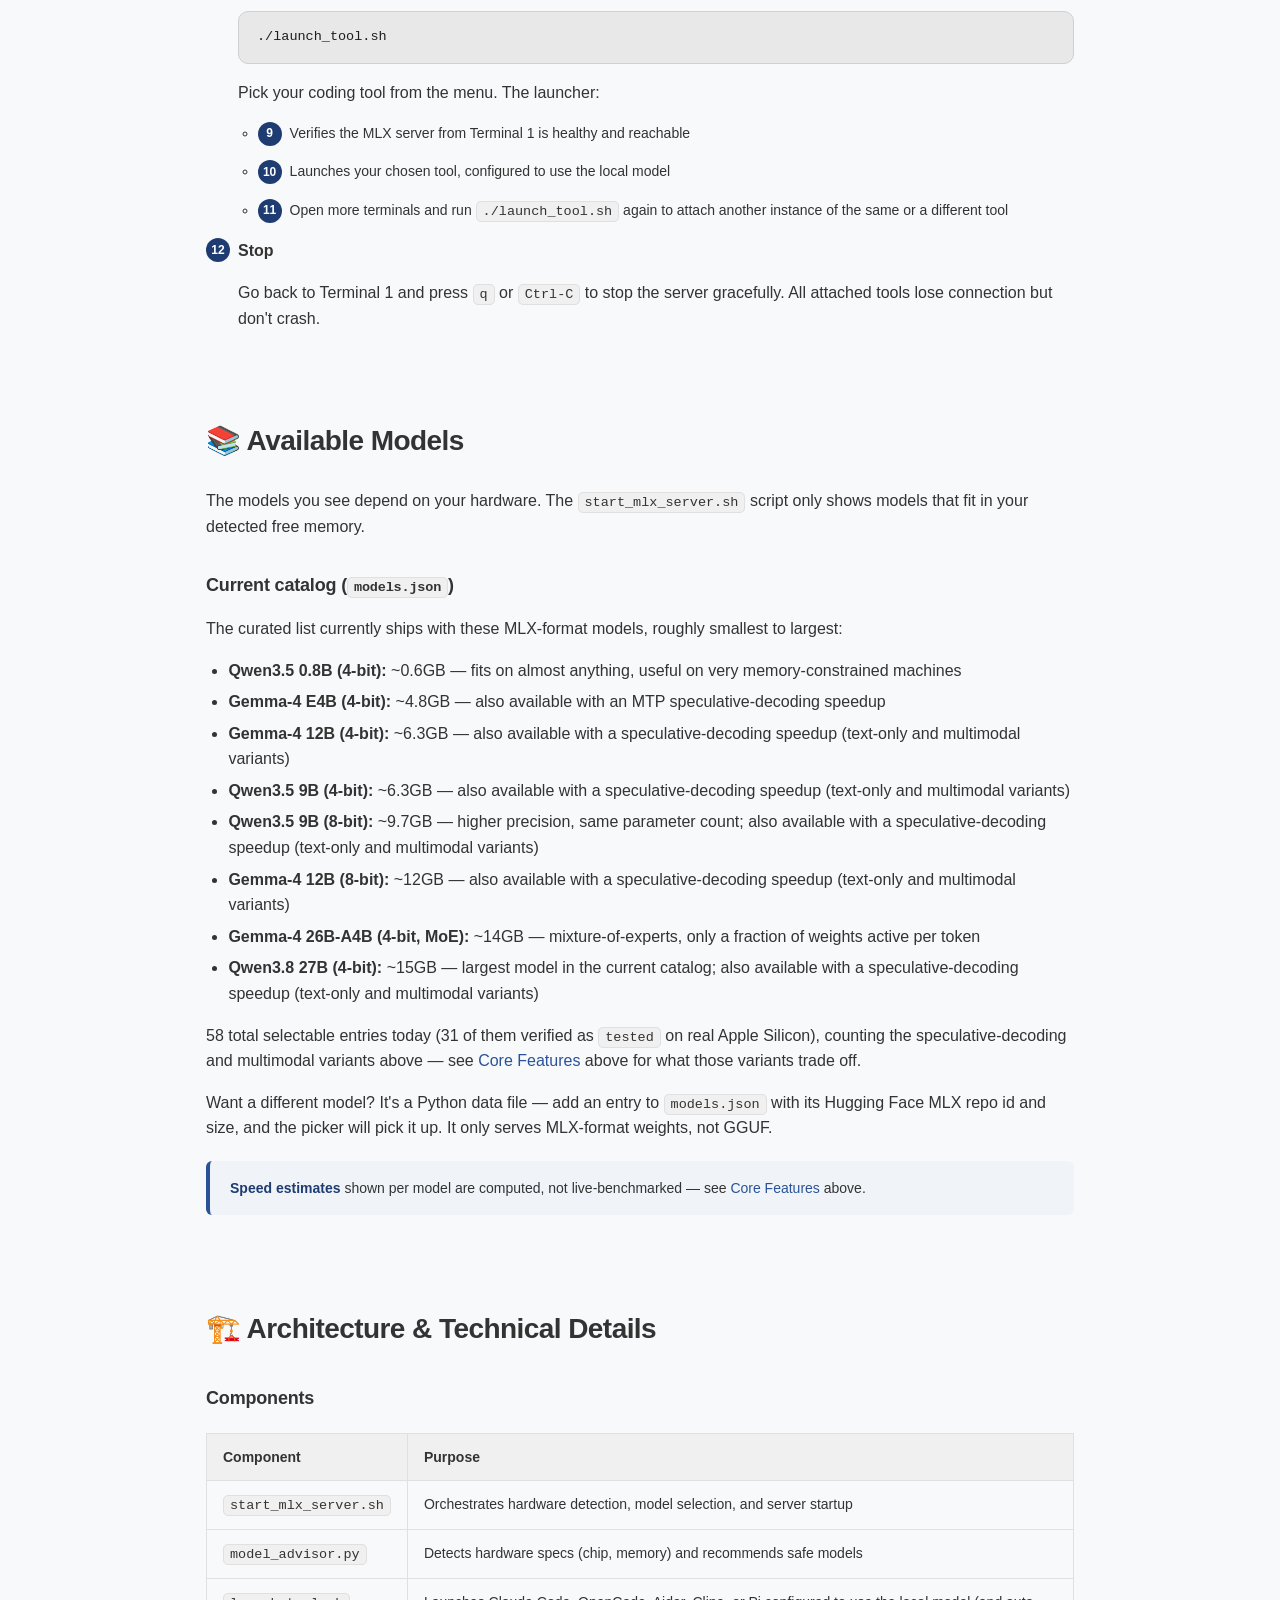
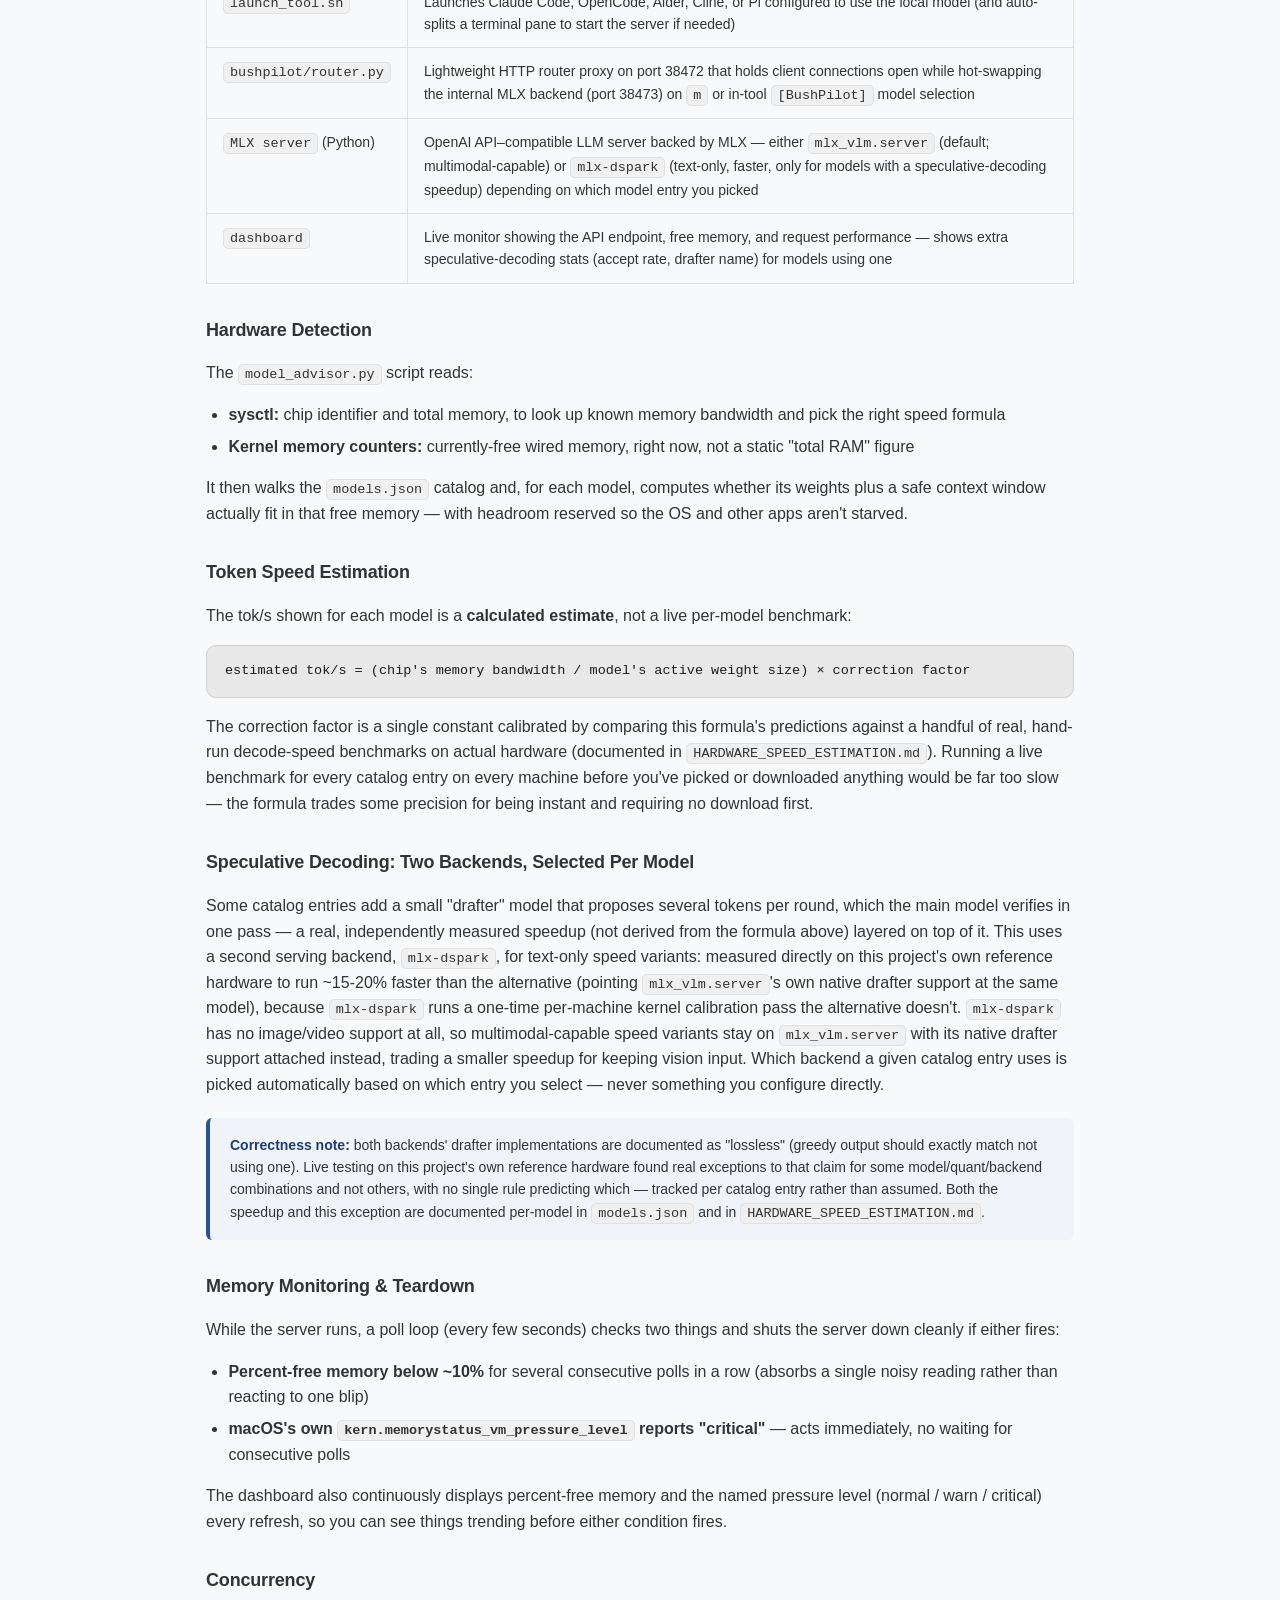
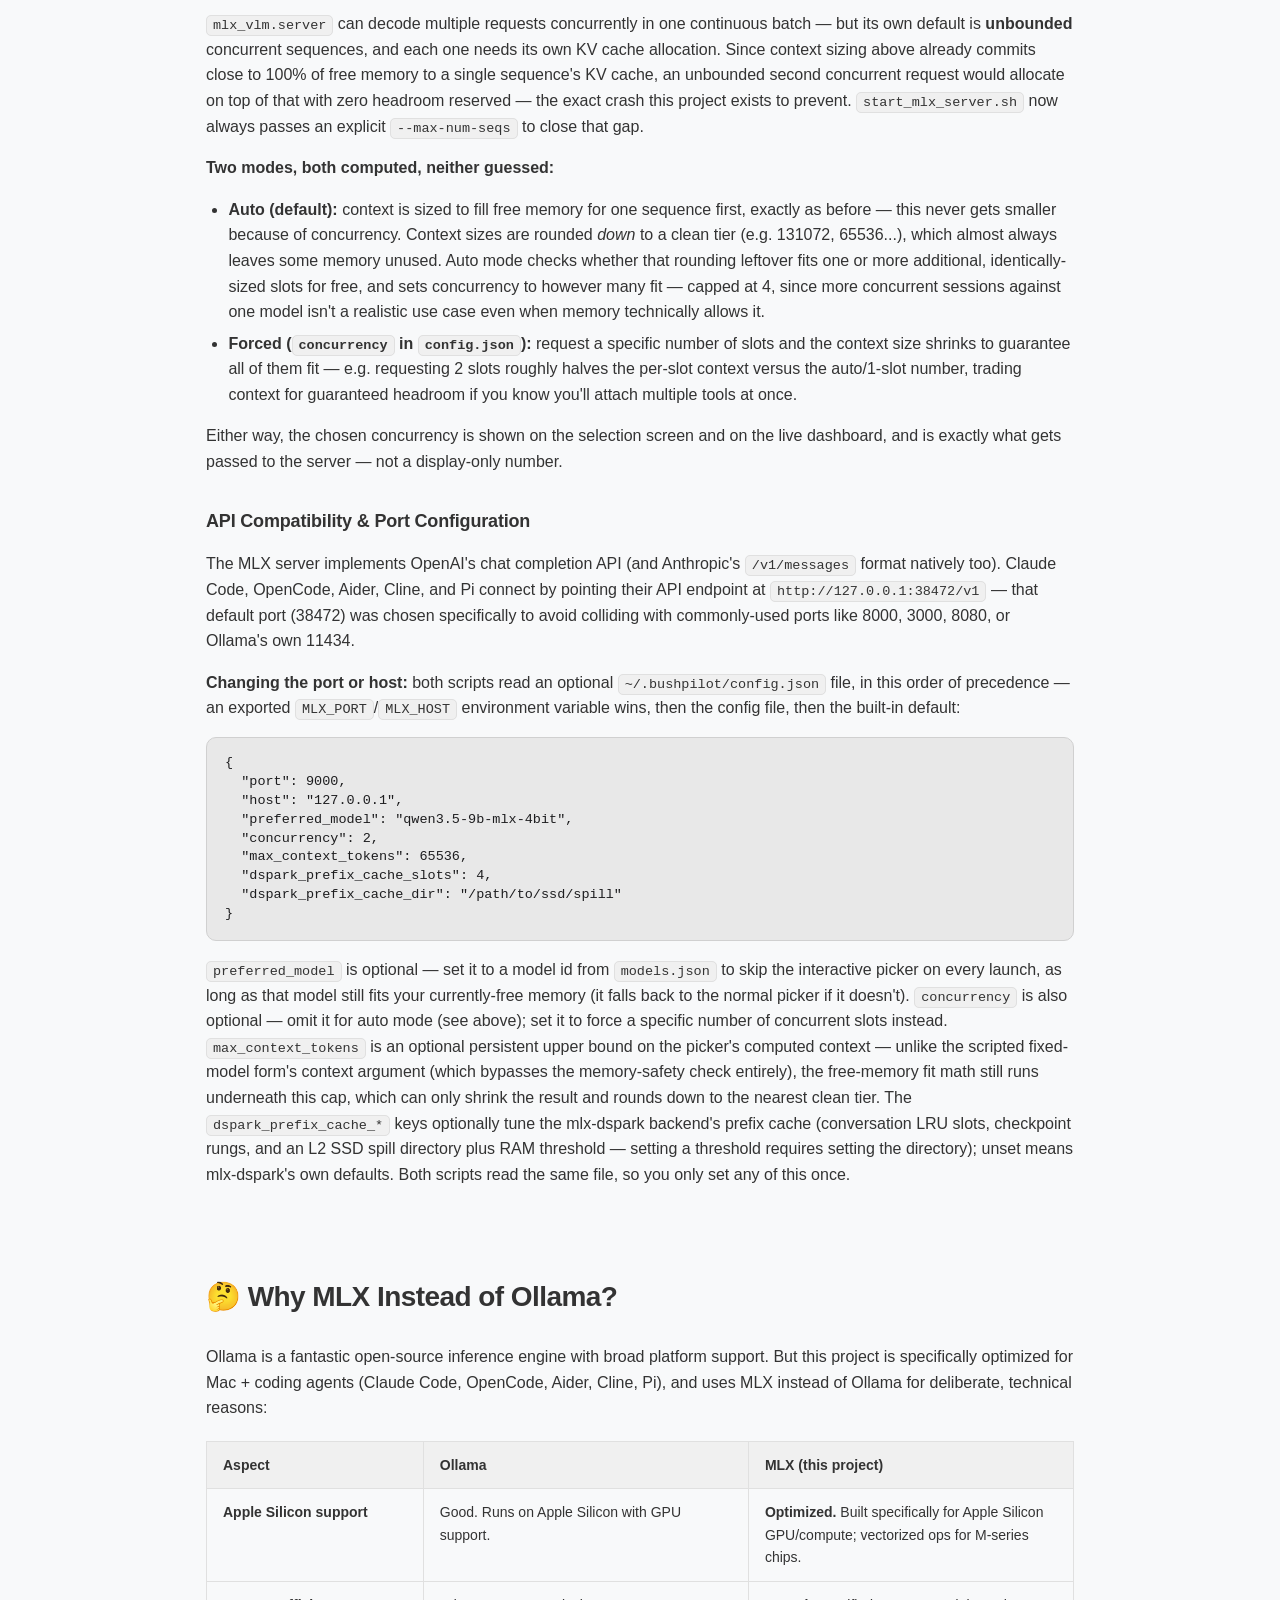
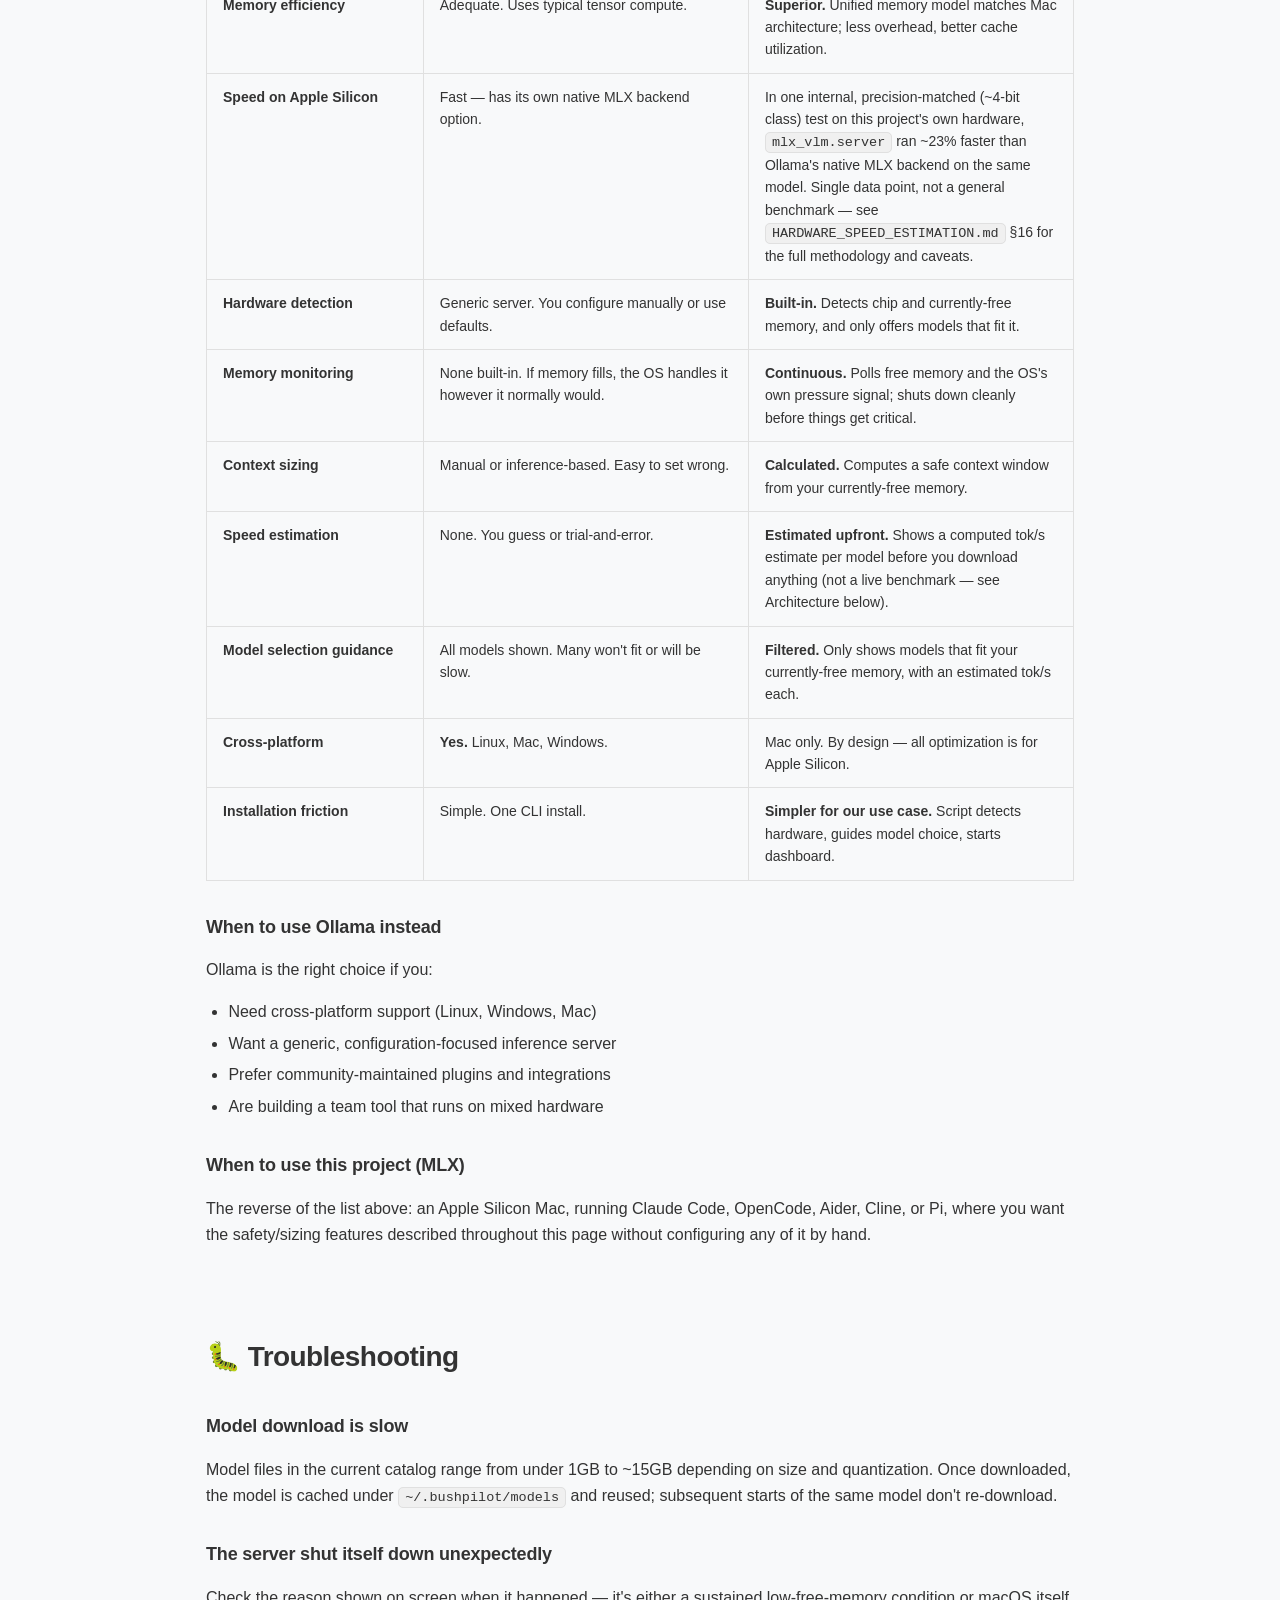
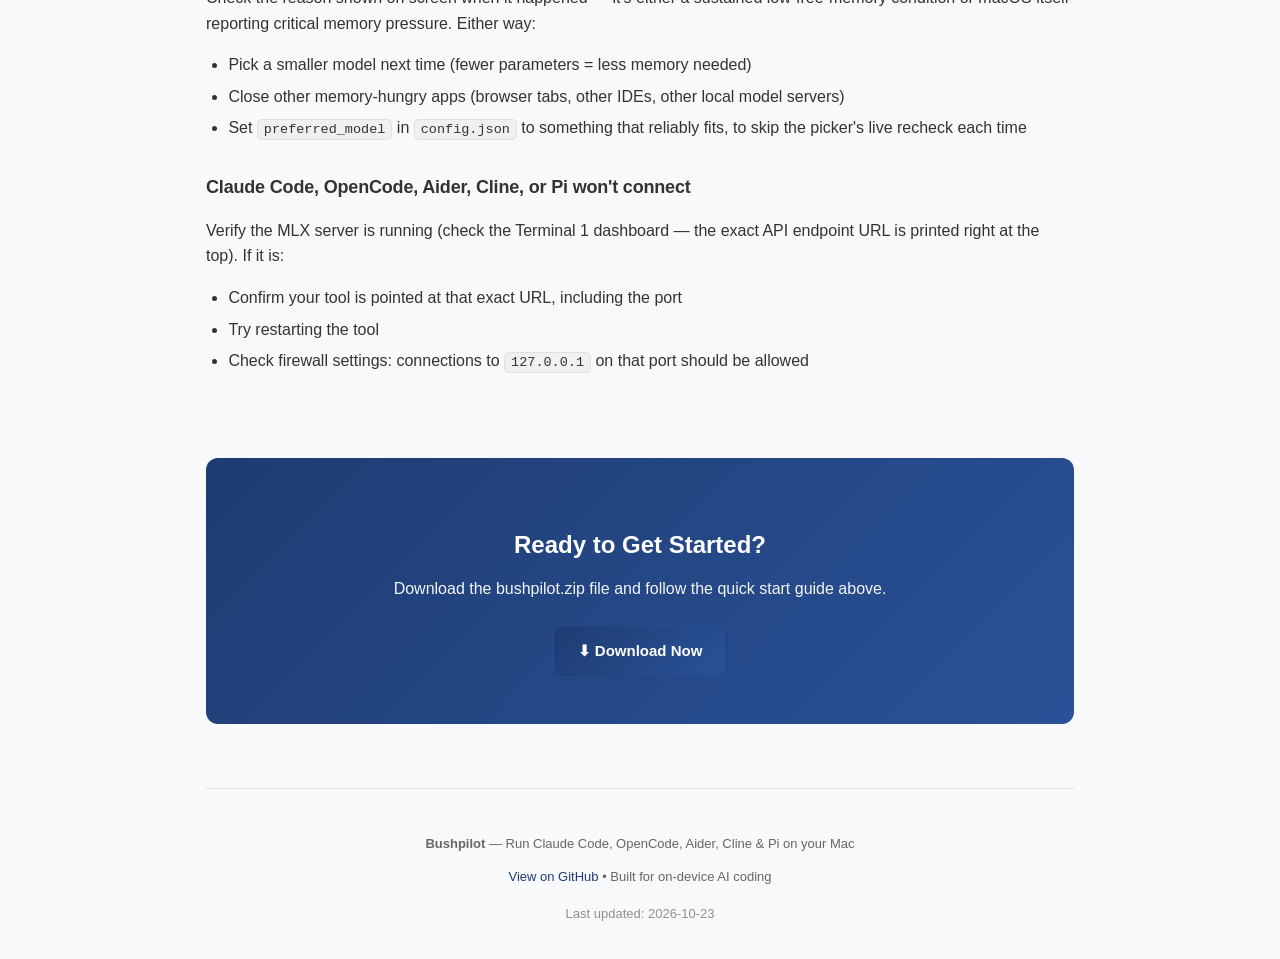
==== commit 84f6f4ca: "docs(site): reflect all five supported coding tools The hero, title, meta description, footer, and s" ====
--- a/docs/index.html
+++ b/docs/index.html
@@ -3,8 +3,8 @@
 <head>
   <meta charset="utf-8">
   <meta name="viewport" content="width=device-width, initial-scale=1">
-  <title>Bushpilot — Run Claude Code & OpenCode on Your Mac</title>
-  <meta name="description" content="Run Claude Code or OpenCode against a local, on-device MLX-served model. Hardware-aware selection, memory monitoring, token speed estimation, safe context sizing, and optional speculative-decoding speedups.">
+  <title>Bushpilot — Run Claude Code, OpenCode, Aider, Cline & Pi on Your Mac</title>
+  <meta name="description" content="Run Claude Code, OpenCode, Aider, Cline, or Pi against a local, on-device MLX-served model. Hardware-aware selection, memory monitoring, token speed estimation, safe context sizing, and optional speculative-decoding speedups.">
   <style>
     :root {
       --bg: #f8f9fa;
@@ -426,7 +426,7 @@
     <h1>🚀 Bushpilot</h1>
     <p class="subtitle">Charted routes through the chaotic LLM landscape.</p>
     <p class="tagline">
-      Run Claude Code or OpenCode against a model served locally on your Mac by Apple's MLX,
+      Run Claude Code, OpenCode, Aider, Cline, or Pi against a model served locally on your Mac by Apple's MLX,
       instead of a cloud API. Hardware-aware model selection, memory monitoring with automatic
       termination, real-time token speed estimation, safe context sizing, and optional
       speculative-decoding speedups (up to 3x measured on some models) — all built-in.
@@ -461,7 +461,8 @@
   <section id="what-is-it">
     <h2>🎯 What Is Bushpilot?</h2>
     <p>
-      Bushpilot is a toolkit that lets you run <strong>Claude Code</strong> or <strong>OpenCode</strong>
+      Bushpilot is a toolkit that lets you run <strong>Claude Code</strong>, <strong>OpenCode</strong>,
+      <strong>Aider</strong>, <strong>Cline</strong>, or <strong>Pi</strong>
       against a model served locally on your Mac, instead of a cloud API. It detects your hardware and currently-free
       memory, recommends only models that actually fit (with a computed context size, speed estimate, and safe
       concurrency for each), then runs the server with continuous memory monitoring and a live dashboard — details
@@ -712,7 +713,7 @@
     <p>
       The MLX server implements OpenAI's chat completion API specification. Any AI coding tool, IDE extension,
       or custom application that accepts an OpenAI or Anthropic-compatible API endpoint will work with your
-      local model — not just Claude Code and OpenCode.
+      local model — not just Claude Code, OpenCode, Aider, Cline, and Pi.
     </p>
 
     <h3>Supported tools (built-in)</h3>
@@ -745,7 +746,7 @@
 
     <div class="info-box">
       <strong>Why this matters:</strong> You're not committed to one tool. Start with Claude Code, then attach
-      Cursor, or build your own integration — all against the same local model, same memory monitoring, same safety guardrails.
+      Aider, Cline, or Pi, or build your own integration — all against the same local model, same memory monitoring, same safety guardrails.
     </div>
   </section>
 
@@ -966,7 +967,8 @@
     <h3>API Compatibility & Port Configuration</h3>
     <p>
       The MLX server implements OpenAI's chat completion API (and Anthropic's <code class="inline">/v1/messages</code>
-      format natively too). Claude Code and OpenCode connect by pointing their API endpoint at
+      format natively too). Claude Code, OpenCode, Aider, Cline, and Pi connect by pointing
+      their API endpoint at
       <code class="inline">http://127.0.0.1:38472/v1</code> — that default port (38472) was chosen specifically to
       avoid colliding with commonly-used ports like 8000, 3000, 8080, or Ollama's own 11434.
     </p>
@@ -1005,7 +1007,7 @@
     <h2>🤔 Why MLX Instead of Ollama?</h2>
     <p>
       Ollama is a fantastic open-source inference engine with broad platform support. But this project
-      is specifically optimized for Mac + Claude Code / OpenCode, and uses MLX instead of Ollama for
+      is specifically optimized for Mac + coding agents (Claude Code, OpenCode, Aider, Cline, Pi), and uses MLX instead of Ollama for
       deliberate, technical reasons:
     </p>
 
@@ -1081,7 +1083,7 @@
     </ul>
 
     <h3>When to use this project (MLX)</h3>
-    <p>The reverse of the list above: an Apple Silicon Mac, running Claude Code or OpenCode, where you want the
+    <p>The reverse of the list above: an Apple Silicon Mac, running Claude Code, OpenCode, Aider, Cline, or Pi, where you want the
       safety/sizing features described throughout this page without configuring any of it by hand.</p>
   </section>
 
@@ -1104,7 +1106,7 @@
       <li>Close other memory-hungry apps (browser tabs, other IDEs, other local model servers)</li>
       <li>Set <code class="inline">preferred_model</code> in <code class="inline">config.json</code> to something that reliably fits, to skip the picker's live recheck each time</li>
     </ul>
-    <h3>Claude Code or OpenCode won't connect</h3>
+    <h3>Claude Code, OpenCode, Aider, Cline, or Pi won't connect</h3>
     <p>
       Verify the MLX server is running (check the Terminal 1 dashboard — the exact API endpoint URL is printed
       right at the top). If it is:
@@ -1125,7 +1127,7 @@
 
   <!-- Footer -->
   <footer>
-    <p><strong>Bushpilot</strong> — Run Claude Code & OpenCode on your Mac</p>
+    <p><strong>Bushpilot</strong> — Run Claude Code, OpenCode, Aider, Cline & Pi on your Mac</p>
     <p><a href="https://github.com/frank321/bushpilot">View on GitHub</a> • Built for on-device AI coding</p>
     <p style="margin-top: 16px; opacity: 0.7;">Last updated: 2026-10-23</p>
   </footer>
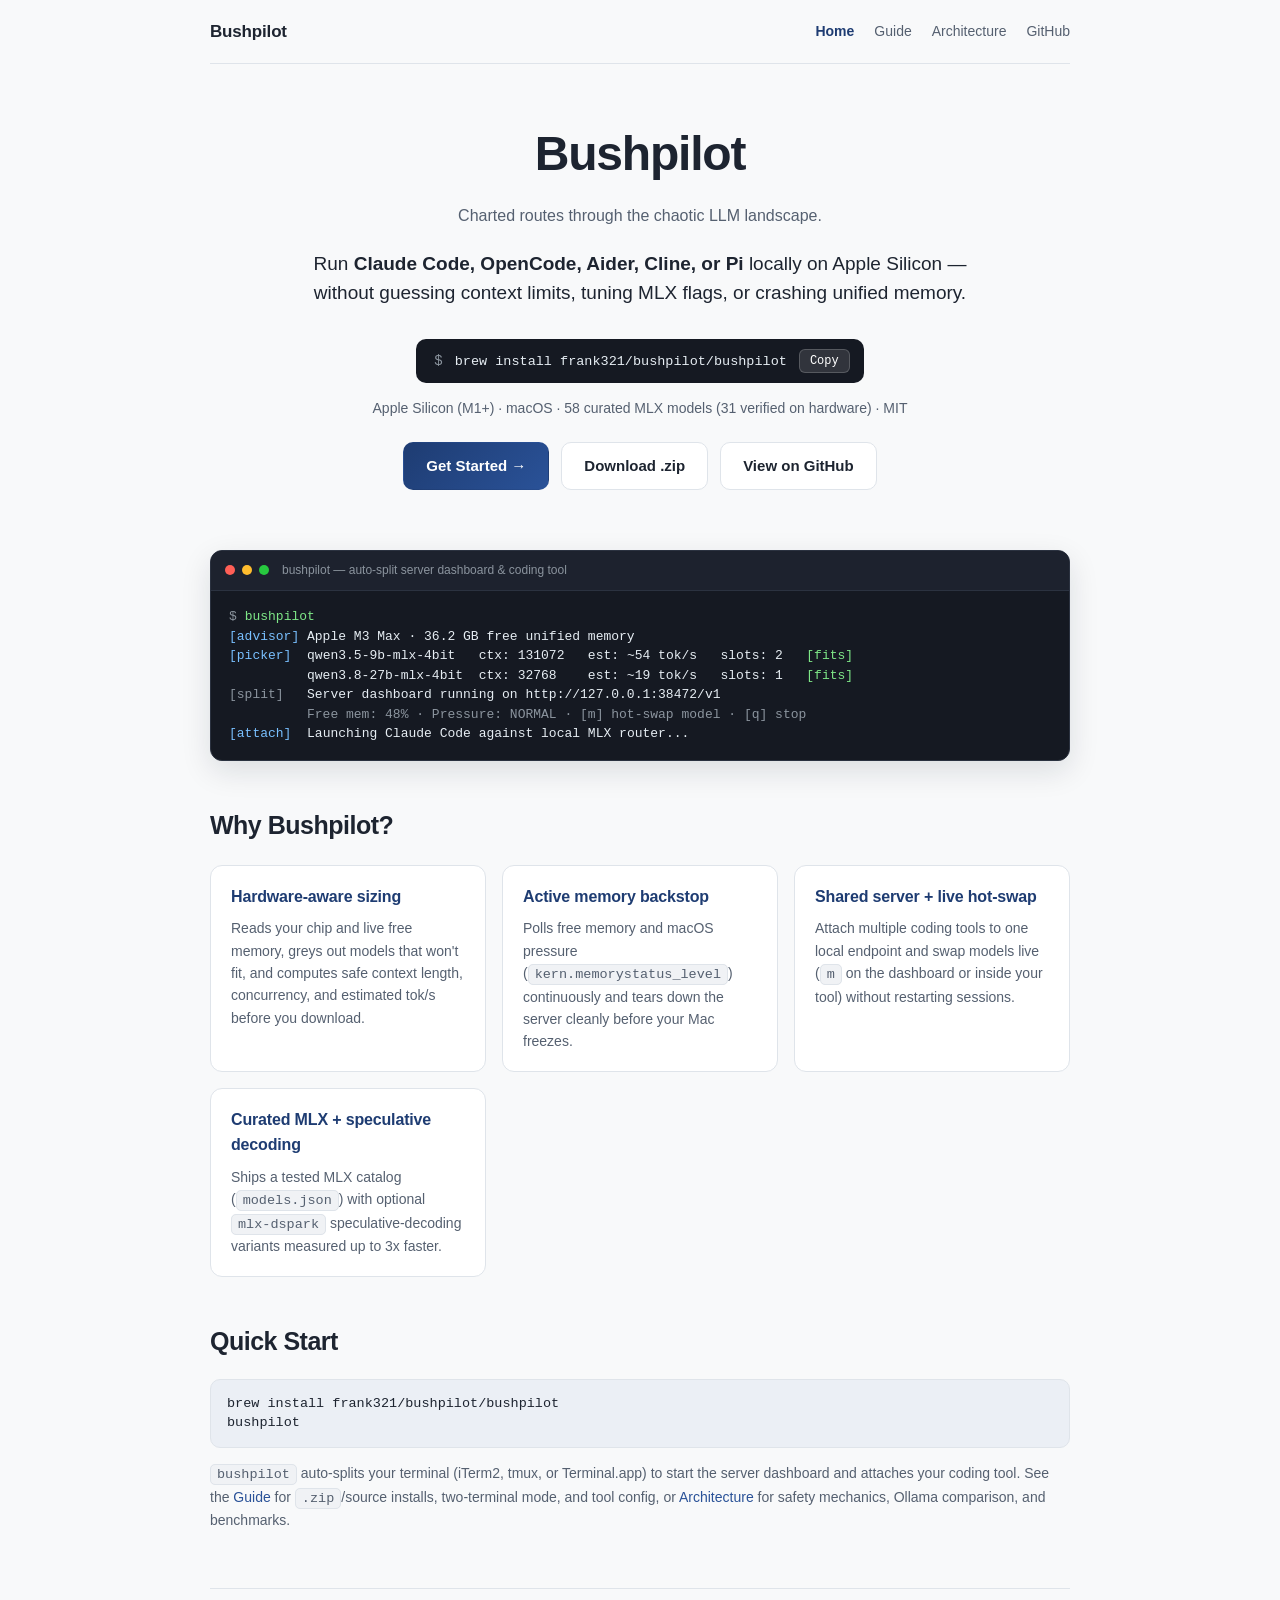
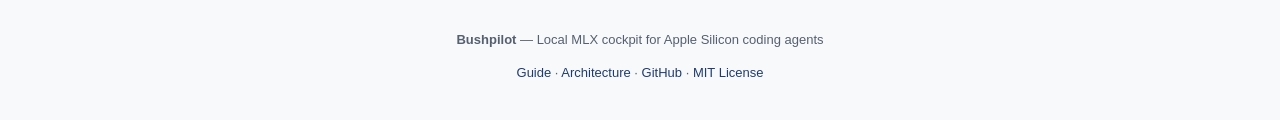
==== commit 11734fc4: "Split website into landing, guide, and architecture pages for bushpilot.dev" ====
--- a/docs/index.html
+++ b/docs/index.html
@@ -3,1135 +3,121 @@
 <head>
   <meta charset="utf-8">
   <meta name="viewport" content="width=device-width, initial-scale=1">
-  <title>Bushpilot — Run Claude Code, OpenCode, Aider, Cline & Pi on Your Mac</title>
-  <meta name="description" content="Run Claude Code, OpenCode, Aider, Cline, or Pi against a local, on-device MLX-served model. Hardware-aware selection, memory monitoring, token speed estimation, safe context sizing, and optional speculative-decoding speedups.">
-  <style>
-    :root {
-      --bg: #f8f9fa;
-      --bg-alt: #f0f0f0;
-      --text: #333;
-      --text-dim: #666;
-      --border: #e0e0e0;
-      --accent: #1e3c72;
-      --accent-light: #2a5298;
-      --accent-text: #ffffff;
-      --code-bg: #f0f0f0;
-      --code-text: #333;
-      --info-bg: #f0f4f8;
-      --info-border: #2a5298;
-    }
-    @media (prefers-color-scheme: dark) {
-      :root:not([data-theme="light"]) {
-        --bg: #f8f9fa;
-        --bg-alt: #f0f0f0;
-        --text: #333;
-        --text-dim: #666;
-        --border: #e0e0e0;
-        --accent: #1e3c72;
-        --accent-light: #2a5298;
-        --accent-text: #ffffff;
-        --code-bg: #f0f0f0;
-        --code-text: #333;
-        --info-bg: #f0f4f8;
-        --info-border: #2a5298;
-      }
-    }
-    :root[data-theme="dark"] {
-      --bg: #f8f9fa;
-      --bg-alt: #f0f0f0;
-      --text: #333;
-      --text-dim: #666;
-      --border: #e0e0e0;
-      --accent: #1e3c72;
-      --accent-light: #2a5298;
-      --accent-text: #ffffff;
-      --code-bg: #f0f0f0;
-      --code-text: #333;
-      --info-bg: #f0f4f8;
-      --info-border: #2a5298;
-    }
-
-    * { box-sizing: border-box; }
-    body {
-      margin: 0;
-      background: var(--bg);
-      color: var(--text);
-      font-family: -apple-system, BlinkMacSystemFont, "Segoe UI", Roboto, Helvetica, Arial, sans-serif;
-      line-height: 1.6;
-    }
-    .wrap {
-      max-width: 900px;
-      margin: 0 auto;
-      padding: 0 16px;
-    }
-
-    /* Header */
-    header.hero {
-      text-align: center;
-      padding: 60px 0 40px;
-    }
-    header.hero h1 {
-      font-size: clamp(32px, 7vw, 48px);
-      margin: 0 0 12px;
-      letter-spacing: -0.02em;
-    }
-    header.hero .subtitle {
-      font-size: 16px;
-      color: var(--text-dim);
-      margin: 8px 0 24px;
-      font-weight: 500;
-    }
-    header.hero p.tagline {
-      font-size: clamp(15px, 3.6vw, 18px);
-      color: var(--text-dim);
-      max-width: 660px;
-      margin: 0 auto 32px;
-      line-height: 1.6;
-    }
-    .cta-row {
-      display: flex;
-      flex-wrap: wrap;
-      gap: 12px;
-      justify-content: center;
-      margin-top: 28px;
-    }
-    .btn {
-      display: inline-flex;
-      align-items: center;
-      gap: 8px;
-      padding: 12px 24px;
-      border-radius: 10px;
-      text-decoration: none;
-      font-weight: 600;
-      font-size: 15px;
-      border: 1px solid var(--border);
-      transition: all 0.2s;
-    }
-    .btn.primary {
-      background: linear-gradient(135deg, #1e3c72 0%, #2a5298 100%);
-      color: var(--accent-text);
-      border-color: transparent;
-    }
-    .btn.primary:hover {
-      opacity: 0.9;
-      transform: translateY(-1px);
-    }
-    .btn.secondary {
-      background: transparent;
-      color: var(--text);
-    }
-    .btn.secondary:hover {
-      background: var(--bg-alt);
-    }
-
-    /* TOC */
-    .toc {
-      background: var(--info-bg);
-      border: 1px solid var(--border);
-      border-radius: 12px;
-      padding: 24px 28px;
-      margin: 40px 0;
-    }
-    .toc h2 {
-      font-size: 16px;
-      margin: 0 0 16px;
-      letter-spacing: -0.01em;
-      color: var(--text);
-    }
-    .toc ol {
-      list-style: none;
-      padding-left: 0;
-      display: grid;
-      grid-template-columns: repeat(auto-fit, minmax(240px, 1fr));
-      gap: 4px 20px;
-      margin: 0;
-    }
-    .toc li {
-      padding: 6px 0;
-      font-size: 14px;
-    }
-    .toc a {
-      color: #2a5298;
-      text-decoration: none;
-    }
-    .toc a:hover {
-      text-decoration: underline;
-      color: #1e3c72;
-    }
-
-    /* Sections */
-    section {
-      margin: 48px 0;
-      padding-bottom: 24px;
-    }
-    section h2 {
-      font-size: 28px;
-      margin: 0 0 24px;
-      letter-spacing: -0.02em;
-      display: flex;
-      align-items: center;
-      gap: 10px;
-    }
-    section h3 {
-      font-size: 18px;
-      margin: 32px 0 16px;
-      letter-spacing: -0.01em;
-    }
-    section h4 {
-      font-size: 15px;
-      margin: 20px 0 12px;
-      font-weight: 600;
-    }
-
-    /* Info box */
-    .info-box {
-      background: #f0f4f8;
-      border-left: 4px solid #2a5298;
-      border-radius: 6px;
-      padding: 16px 20px;
-      margin: 20px 0;
-      font-size: 14px;
-    }
-    .info-box strong {
-      color: #1e3c72;
-    }
-
-    /* Features grid */
-    .features-grid {
-      display: grid;
-      grid-template-columns: repeat(auto-fit, minmax(280px, 1fr));
-      gap: 20px;
-      margin: 24px 0;
-    }
-    .feature-card {
-      background: var(--bg-alt);
-      border: 1px solid var(--border);
-      border-radius: 12px;
-      padding: 20px 22px;
-      transition: all 0.2s;
-    }
-    .feature-card:hover {
-      border-color: #2a5298;
-      transform: translateY(-2px);
-    }
-    .feature-card h4 {
-      margin-top: 0;
-      color: #1e3c72;
-      display: flex;
-      align-items: center;
-      gap: 8px;
-    }
-    .feature-card p {
-      margin: 8px 0 0;
-      color: var(--text-dim);
-      font-size: 14px;
-    }
-
-    /* Tables */
-    table {
-      width: 100%;
-      border-collapse: collapse;
-      margin: 20px 0;
-      font-size: 14px;
-    }
-    table th {
-      background: var(--bg-alt);
-      border: 1px solid var(--border);
-      padding: 12px 16px;
-      text-align: left;
-      font-weight: 600;
-    }
-    table td {
-      border: 1px solid var(--border);
-      padding: 12px 16px;
-      vertical-align: top;
-    }
-    table tr:nth-child(even) {
-      background: var(--bg);
-    }
-
-    /* Code blocks */
-    code, pre {
-      font-family: ui-monospace, SFMono-Regular, "SF Mono", Menlo, Consolas, monospace;
-      font-size: 13.5px;
-    }
-    code.inline {
-      background: var(--bg-alt);
-      border: 1px solid var(--border);
-      border-radius: 5px;
-      padding: 2px 6px;
-    }
-    pre {
-      background: #e8e8e8;
-      color: #1d1d1f;
-      border-radius: 10px;
-      padding: 16px 18px;
-      overflow-x: auto;
-      margin: 16px 0;
-      line-height: 1.4;
-      border: 1px solid #d0d0d0;
-    }
-    .terminal-label {
-      font-size: 12px;
-      text-transform: uppercase;
-      letter-spacing: 0.06em;
-      color: var(--text-dim);
-      margin-bottom: 6px;
-      font-weight: 600;
-    }
-
-    /* Steps */
-    ol.steps {
-      margin: 0;
-      padding-left: 0;
-      list-style: none;
-    }
-    ol.steps li {
-      margin: 16px 0;
-      padding-left: 32px;
-      position: relative;
-    }
-    ol.steps li::before {
-      content: counter(list-number);
-      counter-increment: list-number;
-      position: absolute;
-      left: 0;
-      top: 0;
-      background: #1e3c72;
-      color: white;
-      width: 24px;
-      height: 24px;
-      border-radius: 50%;
-      display: flex;
-      align-items: center;
-      justify-content: center;
-      font-size: 12px;
-      font-weight: 600;
-    }
-    ol.steps {
-      counter-reset: list-number;
-    }
-
-    /* How it works */
-    .how-it-works {
-      display: grid;
-      grid-template-columns: repeat(auto-fit, minmax(220px, 1fr));
-      gap: 20px;
-      margin: 24px 0;
-    }
-    .phase {
-      border: 2px solid #2a5298;
-      border-radius: 12px;
-      padding: 24px 20px;
-      background: var(--bg-alt);
-      text-align: center;
-      transition: all 0.2s;
-    }
-    .phase:hover {
-      border-color: #1e3c72;
-    }
-    .phase-number {
-      background: #1e3c72;
-      color: white;
-      width: 48px;
-      height: 48px;
-      border-radius: 50%;
-      display: flex;
-      align-items: center;
-      justify-content: center;
-      font-size: 20px;
-      font-weight: 700;
-      margin: 0 auto 16px;
-    }
-    .phase h3 {
-      margin-top: 0;
-      margin-bottom: 12px;
-      color: #1e3c72;
-    }
-    .phase p {
-      margin: 0;
-      color: var(--text-dim);
-      font-size: 14px;
-    }
-
-    /* Comparison table */
-    .comparison-table {
-      overflow-x: auto;
-      margin: 24px 0;
-    }
-
-    /* CTA section */
-    .cta-section {
-      background: linear-gradient(135deg, #1e3c72 0%, #2a5298 100%);
-      color: white;
-      text-align: center;
-      padding: 48px;
-      border-radius: 12px;
-      margin: 48px 0;
-    }
-    .cta-section h2 {
-      color: white;
-      margin-bottom: 12px;
-    }
-    .cta-section p {
-      margin: 0 0 24px;
-      opacity: 0.95;
-    }
-
-    /* Footer */
-    footer {
-      text-align: center;
-      color: var(--text-dim);
-      font-size: 13px;
-      margin-top: 64px;
-      padding: 32px 0;
-      border-top: 1px solid var(--border);
-    }
-    footer a {
-      color: var(--accent);
-    }
-
-    ul, ol {
-      margin: 12px 0;
-      padding-left: 1.4em;
-    }
-    ul li, ol li {
-      margin: 6px 0;
-    }
-
-    /* Responsive */
-    @media (max-width: 768px) {
-      header.hero h1 { font-size: 32px; }
-      section h2 { font-size: 22px; }
-      .toc ol { grid-template-columns: 1fr; }
-      .cta-section { padding: 32px 20px; }
-      .features-grid { grid-template-columns: 1fr; }
-      .how-it-works { grid-template-columns: 1fr; }
-    }
-
-    a {
-      color: #2a5298;
-      text-decoration: none;
-    }
-    a:hover {
-      text-decoration: underline;
-    }
-  </style>
+  <title>Bushpilot — Local MLX Coding Agents on Apple Silicon</title>
+  <meta name="description" content="Run Claude Code, OpenCode, Aider, Cline, or Pi locally on Apple Silicon without guessing context limits or crashing unified memory.">
+  <link rel="canonical" href="https://bushpilot.dev/">
+  <meta property="og:type" content="website">
+  <meta property="og:url" content="https://bushpilot.dev/">
+  <meta property="og:title" content="Bushpilot — Local MLX Coding Agents on Apple Silicon">
+  <meta property="og:description" content="Hardware-aware model selection, safe context sizing, memory backstop, and live hot-swap for Claude Code, OpenCode, Aider, Cline, and Pi on Mac.">
+  <meta name="twitter:card" content="summary">
+  <meta name="twitter:title" content="Bushpilot — Local MLX Coding Agents on Apple Silicon">
+  <meta name="twitter:description" content="Run Claude Code, OpenCode, Aider, Cline, or Pi locally on Apple Silicon without guessing context limits or crashing unified memory.">
+  <link rel="stylesheet" href="style.css">
 </head>
 <body>
 <div class="wrap">
 
-  <!-- Header -->
+  <nav class="topnav">
+    <a class="brand" href="index.html">Bushpilot</a>
+    <div class="links">
+      <a class="active" href="index.html">Home</a>
+      <a href="guide.html">Guide</a>
+      <a href="architecture.html">Architecture</a>
+      <a href="https://github.com/frank321/bushpilot">GitHub</a>
+    </div>
+  </nav>
+
   <header class="hero">
-    <h1>🚀 Bushpilot</h1>
+    <h1>Bushpilot</h1>
     <p class="subtitle">Charted routes through the chaotic LLM landscape.</p>
     <p class="tagline">
-      Run Claude Code, OpenCode, Aider, Cline, or Pi against a model served locally on your Mac by Apple's MLX,
-      instead of a cloud API. Hardware-aware model selection, memory monitoring with automatic
-      termination, real-time token speed estimation, safe context sizing, and optional
-      speculative-decoding speedups (up to 3x measured on some models) — all built-in.
+      Run <strong>Claude Code, OpenCode, Aider, Cline, or Pi</strong> locally on Apple Silicon —
+      without guessing context limits, tuning MLX flags, or crashing unified memory.
     </p>
-    <p class="subtitle">
-      A curated catalog of 58 models, 31 of them verified on real Apple Silicon.
+
+    <div class="install-box">
+      <span class="prompt">$</span>
+      <code id="install-cmd">brew install frank321/bushpilot/bushpilot</code>
+      <button class="copy-btn" type="button" onclick="copyInstall(this)">Copy</button>
+    </div>
+
+    <p class="hero-meta">
+      Apple Silicon (M1+) · macOS · 58 curated MLX models (31 verified on hardware) · MIT
     </p>
+
     <div class="cta-row">
-      <a class="btn primary" href="https://github.com/frank321/bushpilot/releases/latest/download/bushpilot.zip">⬇ Download bushpilot.zip</a>
-      <a class="btn secondary" href="https://github.com/frank321/bushpilot">View on GitHub →</a>
+      <a class="btn primary" href="guide.html">Get Started →</a>
+      <a class="btn secondary" href="https://github.com/frank321/bushpilot/releases/latest/download/bushpilot.zip">Download .zip</a>
+      <a class="btn secondary" href="https://github.com/frank321/bushpilot">View on GitHub</a>
     </div>
   </header>
 
-  <!-- Table of Contents -->
-  <div class="toc">
-    <h2>On this page</h2>
-    <ol>
-      <li><a href="#what-is-it">What Is Bushpilot?</a></li>
-      <li><a href="#safety">Safe Bushpilot</a></li>
-      <li><a href="#why">Why Run Models Locally?</a></li>
-      <li><a href="#features">Core Features</a></li>
-      <li><a href="#how-it-works">How It Works</a></li>
-      <li><a href="#requirements">Requirements</a></li>
-      <li><a href="#compatible-tools">OpenAI-Compatible Tools</a></li>
-      <li><a href="#quick-start">Quick Start</a></li>
-      <li><a href="#models">Available Models</a></li>
-      <li><a href="#architecture">Architecture</a></li>
-    </ol>
+  <div class="terminal-mock">
+    <div class="titlebar">
+      <span class="dot r"></span><span class="dot y"></span><span class="dot g"></span>
+      <span class="title">bushpilot — auto-split server dashboard &amp; coding tool</span>
+    </div>
+    <pre><span class="t-dim">$</span> <span class="t-green">bushpilot</span>
+<span class="t-blue">[advisor]</span> Apple M3 Max · 36.2 GB free unified memory
+<span class="t-blue">[picker]</span>  qwen3.5-9b-mlx-4bit   ctx: 131072   est: ~54 tok/s   slots: 2   <span class="t-green">[fits]</span>
+          qwen3.8-27b-mlx-4bit  ctx: 32768    est: ~19 tok/s   slots: 1   <span class="t-green">[fits]</span>
+<span class="t-dim">[split]</span>   Server dashboard running on http://127.0.0.1:38472/v1
+          <span class="t-dim">Free mem: 48% · Pressure: NORMAL · [m] hot-swap model · [q] stop</span>
+<span class="t-blue">[attach]</span>  Launching Claude Code against local MLX router...</pre>
   </div>
 
-  <!-- What Is It -->
-  <section id="what-is-it">
-    <h2>🎯 What Is Bushpilot?</h2>
-    <p>
-      Bushpilot is a toolkit that lets you run <strong>Claude Code</strong>, <strong>OpenCode</strong>,
-      <strong>Aider</strong>, <strong>Cline</strong>, or <strong>Pi</strong>
-      against a model served locally on your Mac, instead of a cloud API. It detects your hardware and currently-free
-      memory, recommends only models that actually fit (with a computed context size, speed estimate, and safe
-      concurrency for each), then runs the server with continuous memory monitoring and a live dashboard — details
-      on each of these below.
-    </p>
-    <div class="info-box">
-      <strong>Key insight:</strong> Most developers just pick a model size and hope it doesn't crash.
-      Bushpilot detects your exact hardware and memory, then recommends safe options with real performance estimates — no guessing, no crashes, no silent context truncation.
-    </div>
-  </section>
-
-  <!-- Safety & Reliability -->
-  <section id="safety">
-    <h2>🛡️ Safe Bushpilot — No Crashes, No Guessing</h2>
-    <p>
-      Running LLM models locally on your Mac is powerful, but it's risky if you don't know your hardware limits.
-      Most developers just download a model, hope it fits in memory, and then watch their Mac slow to a crawl when it runs out.
-    </p>
-    <p>
-      <strong>Bushpilot eliminates that risk.</strong> It's built specifically to make local models <em>safe and reliable</em>:
-    </p>
-
+  <section>
+    <h2>Why Bushpilot?</h2>
     <div class="features-grid">
       <div class="feature-card">
-        <h4>🔍 Hardware detection, not guessing</h4>
-        <p>Automatically scans your chip and currently-free unified memory. No manual spec-checking or assumptions.</p>
+        <h3>Hardware-aware sizing</h3>
+        <p>Reads your chip and live free memory, greys out models that won't fit, and computes safe context length, concurrency, and estimated tok/s before you download.</p>
       </div>
       <div class="feature-card">
-        <h4>✅ Safe model filtering</h4>
-        <p>Only shows models that provably fit in your free memory right now. Filters out options that would risk crashing your machine.</p>
+        <h3>Active memory backstop</h3>
+        <p>Polls free memory and macOS pressure (<code class="inline">kern.memorystatus_level</code>) continuously and tears down the server cleanly before your Mac freezes.</p>
       </div>
       <div class="feature-card">
-        <h4>📊 Speed estimate before you download</h4>
-        <p>Each option shows an estimated tok/s (computed from your chip's memory bandwidth) before you commit to a multi-GB download.</p>
+        <h3>Shared server + live hot-swap</h3>
+        <p>Attach multiple coding tools to one local endpoint and swap models live (<code class="inline">m</code> on the dashboard or inside your tool) without restarting sessions.</p>
       </div>
       <div class="feature-card">
-        <h4>🚨 Continuous memory monitoring</h4>
-        <p>Polls free memory and the OS's own memory-pressure signal every few seconds while the server runs.</p>
-      </div>
-      <div class="feature-card">
-        <h4>🛑 Automatic teardown</h4>
-        <p>If free memory drops critically low (or macOS itself reports critical pressure), the server shuts itself down before the kernel forces the issue.</p>
-      </div>
-      <div class="feature-card">
-        <h4>🧮 Concurrency that's budgeted, not unbounded</h4>
-        <p>The underlying server would otherwise allow unlimited concurrent requests. This project caps it at exactly what your free memory can safely hold.</p>
-      </div>
-      <div class="feature-card">
-        <h4>📈 Live visibility</h4>
-        <p>Dashboard shows free memory %, memory pressure, and request metrics in real time, refreshed every few seconds.</p>
-      </div>
-    </div>
-
-    <div class="info-box">
-      <strong>The result:</strong> You can start a local model and walk away. The system monitors itself, warns you if something
-      is wrong, and prevents catastrophic failures. You get local inference speed and privacy without the crash risk.
-    </div>
-  </section>
-
-  <!-- Why Run Locally -->
-  <section id="why">
-    <h2>✨ Why Run Models Locally?</h2>
-    <div class="features-grid">
-      <div class="feature-card">
-        <h4>🔌 No cloud dependency</h4>
-        <p>Run inference entirely offline. No internet, no API key, no cloud service outages.</p>
-      </div>
-      <div class="feature-card">
-        <h4>🔐 Privacy on your machine</h4>
-        <p>Your code, prompts, and context stay on your Mac — nothing leaves for a cloud API.</p>
-      </div>
-      <div class="feature-card">
-        <h4>💰 Zero per-token cost</h4>
-        <p>Run unlimited tokens for the price of electricity. No monthly API bills.</p>
-      </div>
-      <div class="feature-card">
-        <h4>🎮 Full control</h4>
-        <p>Start, stop, switch models, tune parameters — all from your command line.</p>
+        <h3>Curated MLX + speculative decoding</h3>
+        <p>Ships a tested MLX catalog (<code class="inline">models.json</code>) with optional <code class="inline">mlx-dspark</code> speculative-decoding variants measured up to 3x faster.</p>
       </div>
     </div>
   </section>
 
-  <!-- Core Features -->
-  <section id="features">
-    <h2>🔧 Core Features</h2>
-
-    <h3>1. Hardware-Aware Model Selection</h3>
-    <p>
-      When you start the MLX server, it automatically detects your Mac's hardware:
-    </p>
-    <ul>
-      <li><strong>Chip:</strong> Apple Silicon generation and GPU core count</li>
-      <li><strong>Memory:</strong> Currently-free wired (unified) memory, read live at launch</li>
-      <li><strong>Safe limits:</strong> Computes how much memory each model variant needs for its weights and a safe context window</li>
-    </ul>
-    <p>
-      Instead of showing every entry in its model catalog (most of which might not fit), the picker greys out
-      or hides models that don't fit your currently-free memory, and shows a computed recommended context size
-      and an estimated tok/s for each one that does.
-    </p>
-    <div class="info-box">
-      <strong>Example:</strong> On a Mac with 8GB unified memory and only 3GB currently free, you'll see the small
-      end of the model list (sub-1B to a few billion parameters), not a 27B-parameter model that needs 15GB+ just for its weights.
-    </div>
-
-    <h3>2. Token Speed Estimation</h3>
-    <p>
-      Each model option shows an estimated tok/s <em>before you download anything</em> — a computed estimate from
-      your chip's memory bandwidth, not a live benchmark run at startup (see Architecture below for the exact
-      formula). Treat it as a ballpark for comparing options, not an exact guarantee — actual speed depends on
-      context length and what else is running at the time.
-    </p>
-
-    <h3>3. Memory Monitoring & Automatic Teardown</h3>
-    <p>
-      While the server runs, a background loop polls free memory and the OS's own memory-pressure signal every few
-      seconds. If either drops critically low, the server shuts itself down cleanly — same path as pressing
-      <code class="inline">q</code> — and shows why, rather than leaving you to find an unresponsive machine
-      (mechanics in Architecture below).
-    </p>
-
-    <h3>4. Concurrency, Bounded to What Actually Fits</h3>
-    <p>
-      The underlying server can handle multiple requests at once, but its own default is <em>unbounded</em>
-      concurrent sequences — each needing its own memory allocation. This project always caps it explicitly: by
-      default it auto-detects how many extra same-size requests your currently-free memory can safely hold (usually
-      1–4), or you can force a specific number in <code class="inline">config.json</code> (see Architecture below).
-    </p>
-
-    <h3>5. Live Dashboard</h3>
-    <p>
-      While the server runs, a live dashboard (refreshed every few seconds) shows:
-    </p>
-    <ul>
-      <li><strong>API endpoint:</strong> the exact <code class="inline">http://host:port/v1</code> URL to point any tool at</li>
-      <li><strong>Model, context &amp; concurrency:</strong> which model is loaded, its active context window, and how many concurrent requests it's sized for</li>
-      <li><strong>Requests:</strong> completed/failed/in-flight counts, lifetime token totals, decode speed (models using speculative decoding show a different stats section — see Feature 7 below)</li>
-      <li><strong>System:</strong> free memory %, memory-pressure level, and the server process's own RSS</li>
-      <li><strong>Connected tools:</strong> which client processes currently hold a connection to the server</li>
-      <li><strong>Controls:</strong> press <code class="inline">m</code> to hot-swap the active model live without disconnecting tools, or quit with <code class="inline">q</code> / <code class="inline">Ctrl-C</code></li>
-    </ul>
-
-    <h3>6. Multi-Tool Attachment &amp; Live Model Hot-Swap</h3>
-    <p>
-      Start the MLX server once in Terminal 1 (or just run <code class="inline">./launch_tool.sh</code> on its own to auto-split a terminal pane in iTerm2, <code class="inline">tmux</code>, or Terminal.app), then attach multiple coding tools to the same running model:
-    </p>
-    <pre>Terminal 1: ./start_mlx_server.sh
-Terminal 2: ./launch_tool.sh  # Claude Code / OpenCode / Aider / Cline / Pi
-Terminal 3: ./launch_tool.sh  # Another tool or session</pre>
-    <p>
-      All tools hit the same local router proxy over the same local port. Press <code class="inline">m</code> on the dashboard (or <code class="inline">Tab</code>-select multiple models in the picker and switch <code class="inline">[BushPilot]</code> models directly inside your coding tool) to hot-swap the underlying MLX model in place without restarting any attached tool.
-    </p>
-
-    <h3>7. Speculative Decoding — Real Measured Speedups, Where Available</h3>
-    <p>
-      Several models in the catalog have a faster variant that uses <strong>speculative decoding</strong>: a
-      small "drafter" model proposes several tokens per round, and the main model verifies them in one pass
-      instead of generating one token at a time. This is a real, independently measured speedup on this
-      project's own reference hardware — not a marketing estimate — ranging from about 1.5x to just over 3x
-      depending on the model, and it's exposed as extra, clearly-labeled entries in the model picker, never a
-      hidden default.
-    </p>
-    <ul>
-      <li><strong>Text-only speed variants</strong> (labeled <code class="inline">-dflash</code>): the fastest
-        option, but drops image/video input entirely while active — pick the plain entry instead for anything
-        involving an image.</li>
-      <li><strong>Multimodal speed variants</strong> (labeled <code class="inline">-dflash-vlm</code> /
-        <code class="inline">-mtp</code>): a smaller but still real speedup that keeps full image/video support.</li>
-      <li><strong>The plain entry</strong> for every model remains available and unchanged — the safest choice
-        when you want guaranteed byte-for-byte-standard output.</li>
-    </ul>
-    <div class="info-box">
-      <strong>Known tradeoff:</strong> every drafter-backed model entry in this catalog documents whether
-      greedy (deterministic) output was found to exactly match the plain entry's output in testing — some
-      combinations do, some don't. Each entry's description says which, so you can choose based on whether
-      exact reproducibility matters for your use case.
-    </div>
-  </section>
-
-  <!-- How It Works -->
-  <section id="how-it-works">
-    <h2>⚙️ How It Works</h2>
-    <p>
-      Bushpilot orchestrates three main pieces: hardware detection, model selection, and a live server.
-    </p>
-
-    <div class="how-it-works">
-      <div class="phase">
-        <div class="phase-number">1</div>
-        <h3>Detect</h3>
-        <p>Scan chip and currently-free memory</p>
-      </div>
-      <div class="phase">
-        <div class="phase-number">2</div>
-        <h3>Recommend</h3>
-        <p>Filter models that fit; estimate speed</p>
-      </div>
-      <div class="phase">
-        <div class="phase-number">3</div>
-        <h3>Serve</h3>
-        <p>Download & start MLX server with live dashboard</p>
-      </div>
-      <div class="phase">
-        <div class="phase-number">4</div>
-        <h3>Monitor</h3>
-        <p>Track free memory, shut down if needed</p>
-      </div>
-    </div>
+  <section>
+    <h2>Quick Start</h2>
+    <pre>brew install frank321/bushpilot/bushpilot
+bushpilot</pre>
     <p style="font-size: 14px; color: var(--text-dim);">
-      See <a href="#quick-start">Quick Start</a> below for the exact commands and terminal-by-terminal steps.
+      <code class="inline">bushpilot</code> auto-splits your terminal (iTerm2, tmux, or Terminal.app) to start the server dashboard and attaches your coding tool.
+      See the <a href="guide.html">Guide</a> for <code class="inline">.zip</code>/source installs, two-terminal mode, and tool config, or <a href="architecture.html">Architecture</a> for safety mechanics, Ollama comparison, and benchmarks.
     </p>
   </section>
 
-  <!-- Requirements -->
-  <section id="requirements">
-    <h2>📋 Requirements</h2>
-    <div class="features-grid">
-      <div class="feature-card">
-        <h4>🍎 Apple Silicon Mac</h4>
-        <p>M1, M2, M3, or M4 (or later). MLX requires Apple Silicon for GPU acceleration.</p>
-      </div>
-      <div class="feature-card">
-        <h4>💾 Sufficient RAM</h4>
-        <p>The picker only offers models that fit your currently-free memory — more RAM simply unlocks larger models from the catalog (currently ranging from under 1B to ~27B parameters).</p>
-      </div>
-      <div class="feature-card">
-        <h4>🐍 Python 3.10+</h4>
-        <p>The setup script finds or helps install Python. Homebrew makes this easy.</p>
-      </div>
-      <div class="feature-card">
-        <h4>📦 Homebrew</h4>
-        <p>For dependency management. Install at <a href="https://brew.sh">brew.sh</a></p>
-      </div>
-      <div class="feature-card">
-        <h4>🛠️ Coding Tool</h4>
-        <p>Claude Code, OpenCode, Aider, Cline, or Pi installed. Any combination can attach to the same local model.</p>
-      </div>
-      <div class="feature-card">
-        <h4>📡 Internet (first run only)</h4>
-        <p>To download the model. Subsequent runs use the cached model locally.</p>
-      </div>
-    </div>
-  </section>
-
-  <!-- Works with Any Compatible Tool -->
-  <section id="compatible-tools">
-    <h2>🔗 Works with Any OpenAI-Compatible Tool</h2>
+  <footer>
+    <p><strong>Bushpilot</strong> — Local MLX cockpit for Apple Silicon coding agents</p>
     <p>
-      The MLX server implements OpenAI's chat completion API specification. Any AI coding tool, IDE extension,
-      or custom application that accepts an OpenAI or Anthropic-compatible API endpoint will work with your
-      local model — not just Claude Code, OpenCode, Aider, Cline, and Pi.
+      <a href="guide.html">Guide</a> ·
+      <a href="architecture.html">Architecture</a> ·
+      <a href="https://github.com/frank321/bushpilot">GitHub</a> ·
+      <a href="https://github.com/frank321/bushpilot/blob/main/LICENSE">MIT License</a>
     </p>
-
-    <h3>Supported tools (built-in)</h3>
-    <p><code class="inline">launch_tool.sh</code> has built-in launchers for:</p>
-    <ul>
-      <li><strong>Claude Code</strong></li>
-      <li><strong>OpenCode</strong></li>
-      <li><strong>Aider</strong></li>
-      <li><strong>Cline</strong></li>
-      <li><strong>Pi</strong></li>
-    </ul>
-
-    <h3>Any other tool</h3>
-    <p>
-      If you have a different AI tool or custom application that supports OpenAI-compatible endpoints, point it to:
-    </p>
-    <pre>http://127.0.0.1:38472/v1</pre>
-    <p>
-      That exact URL (with whatever port you're actually running on) is printed on the live dashboard in Terminal 1
-      the whole time the server is running, so you never have to guess it. Configuration varies by tool — most ask
-      for an API endpoint URL and an API key (use any non-empty string, like <code class="inline">local</code> or <code class="inline">test</code>).
-      Common tools that support this:
-    </p>
-    <ul>
-      <li><strong>IDE extensions:</strong> Cursor, Windsurf, VS Code + extension</li>
-      <li><strong>CLI tools:</strong> LLM, litellm, or custom scripts</li>
-      <li><strong>Custom applications:</strong> Anything using OpenAI SDK or HTTP requests</li>
-      <li><strong>Other AI coding platforms:</strong> Any that accept a custom endpoint URL</li>
-    </ul>
-
-    <div class="info-box">
-      <strong>Why this matters:</strong> You're not committed to one tool. Start with Claude Code, then attach
-      Aider, Cline, or Pi, or build your own integration — all against the same local model, same memory monitoring, same safety guardrails.
-    </div>
-  </section>
-
-  <!-- Quick Start -->
-  <section id="quick-start">
-    <h2>🚀 Quick Start</h2>
-    <ol class="steps">
-      <li>
-        <strong>Download and unzip</strong>
-        <p>Grab <code class="inline">bushpilot.zip</code> from the <a href="https://github.com/frank321/bushpilot/releases/latest">latest release</a> (or use the download button above) and unzip it. Open a terminal in the resulting folder.</p>
-      </li>
-      <li>
-        <strong>Start &amp; attach (single terminal or two terminals)</strong>
-        <div class="terminal-label">Single terminal (auto-splits iTerm2, tmux, or Terminal.app)</div>
-        <pre>./launch_tool.sh</pre>
-        <p>
-          If the server isn't running yet, <code class="inline">launch_tool.sh</code> offers to split a terminal pane/window to run <code class="inline">./start_mlx_server.sh</code>, waits for your chosen model to become healthy, and then launches your coding tool in the original terminal. Or run them in two terminals manually:
-        </p>
-        <div class="terminal-label">Terminal 1 — Start the server</div>
-        <pre>./start_mlx_server.sh</pre>
-        <p>
-          This script:
-        </p>
-        <ul style="font-size: 14px;">
-          <li>Detects your Mac's chip and currently-free memory</li>
-          <li>Shows models that fit safely in your available memory, with speed estimates</li>
-          <li>You pick one (or <code class="inline">Tab</code>-select multiple models in <code class="inline">fzf</code> for in-tool model switching)</li>
-          <li>Downloads the model if needed (~2–50 min depending on size and connection)</li>
-          <li>Starts the MLX server + hot-swap router and displays a live dashboard (press <code class="inline">m</code> anytime to switch models)</li>
-        </ul>
-      </li>
-      <li>
-        <strong>Terminal 2+ — Attach Claude Code, OpenCode, Aider, Cline, or Pi</strong>
-        <div class="terminal-label">Terminal 2</div>
-        <pre>./launch_tool.sh</pre>
-        <p>
-          Pick your coding tool from the menu. The launcher:
-        </p>
-        <ul style="font-size: 14px;">
-          <li>Verifies the MLX server from Terminal 1 is healthy and reachable</li>
-          <li>Launches your chosen tool, configured to use the local model</li>
-          <li>Open more terminals and run <code class="inline">./launch_tool.sh</code> again to attach another instance of the same or a different tool</li>
-        </ul>
-      </li>
-      <li>
-        <strong>Stop</strong>
-        <p>
-          Go back to Terminal 1 and press <code class="inline">q</code> or <code class="inline">Ctrl-C</code> to stop the server gracefully.
-          All attached tools lose connection but don't crash.
-        </p>
-      </li>
-    </ol>
-  </section>
-
-  <!-- Available Models -->
-  <section id="models">
-    <h2>📚 Available Models</h2>
-    <p>
-      The models you see depend on your hardware. The <code class="inline">start_mlx_server.sh</code> script only shows models
-      that fit in your detected free memory.
-    </p>
-    <h3>Current catalog (<code class="inline">models.json</code>)</h3>
-    <p>The curated list currently ships with these MLX-format models, roughly smallest to largest:</p>
-    <ul>
-      <li><strong>Qwen3.5 0.8B (4-bit):</strong> ~0.6GB — fits on almost anything, useful on very memory-constrained machines</li>
-      <li><strong>Gemma-4 E4B (4-bit):</strong> ~4.8GB — also available with an MTP speculative-decoding speedup</li>
-      <li><strong>Gemma-4 12B (4-bit):</strong> ~6.3GB — also available with a speculative-decoding speedup (text-only and multimodal variants)</li>
-      <li><strong>Qwen3.5 9B (4-bit):</strong> ~6.3GB — also available with a speculative-decoding speedup (text-only and multimodal variants)</li>
-      <li><strong>Qwen3.5 9B (8-bit):</strong> ~9.7GB — higher precision, same parameter count; also available with a speculative-decoding speedup (text-only and multimodal variants)</li>
-      <li><strong>Gemma-4 12B (8-bit):</strong> ~12GB — also available with a speculative-decoding speedup (text-only and multimodal variants)</li>
-      <li><strong>Gemma-4 26B-A4B (4-bit, MoE):</strong> ~14GB — mixture-of-experts, only a fraction of weights active per token</li>
-      <li><strong>Qwen3.8 27B (4-bit):</strong> ~15GB — largest model in the current catalog; also available with a speculative-decoding speedup (text-only and multimodal variants)</li>
-    </ul>
-    <p>
-      58 total selectable entries today (31 of them verified as <code class="inline">tested</code> on real Apple Silicon),
-      counting the speculative-decoding and multimodal variants above — see
-      <a href="#features">Core Features</a> above for what those variants trade off.
-    </p>
-    <p>
-      Want a different model? It's a Python data file — add an entry to <code class="inline">models.json</code> with its
-      Hugging Face MLX repo id and size, and the picker will pick it up. It only serves MLX-format weights, not GGUF.
-    </p>
-    <div class="info-box">
-      <strong>Speed estimates</strong> shown per model are computed, not live-benchmarked — see <a href="#features">Core Features</a> above.
-    </div>
-  </section>
-
-  <!-- Architecture -->
-  <section id="architecture">
-    <h2>🏗️ Architecture & Technical Details</h2>
-    <h3>Components</h3>
-    <table>
-      <thead>
-        <tr>
-          <th>Component</th>
-          <th>Purpose</th>
-        </tr>
-      </thead>
-      <tbody>
-        <tr>
-          <td><code class="inline">start_mlx_server.sh</code></td>
-          <td>Orchestrates hardware detection, model selection, and server startup</td>
-        </tr>
-        <tr>
-          <td><code class="inline">model_advisor.py</code></td>
-          <td>Detects hardware specs (chip, memory) and recommends safe models</td>
-        </tr>
-        <tr>
-          <td><code class="inline">launch_tool.sh</code></td>
-          <td>Launches Claude Code, OpenCode, Aider, Cline, or Pi configured to use the local model (and auto-splits a terminal pane to start the server if needed)</td>
-        </tr>
-        <tr>
-          <td><code class="inline">bushpilot/router.py</code></td>
-          <td>Lightweight HTTP router proxy on port 38472 that holds client connections open while hot-swapping the internal MLX backend (port 38473) on <code class="inline">m</code> or in-tool <code class="inline">[BushPilot]</code> model selection</td>
-        </tr>
-        <tr>
-          <td><code class="inline">MLX server</code> (Python)</td>
-          <td>OpenAI API–compatible LLM server backed by MLX — either <code class="inline">mlx_vlm.server</code> (default; multimodal-capable) or <code class="inline">mlx-dspark</code> (text-only, faster, only for models with a speculative-decoding speedup) depending on which model entry you picked</td>
-        </tr>
-        <tr>
-          <td><code class="inline">dashboard</code></td>
-          <td>Live monitor showing the API endpoint, free memory, and request performance — shows extra speculative-decoding stats (accept rate, drafter name) for models using one</td>
-        </tr>
-      </tbody>
-    </table>
-
-    <h3>Hardware Detection</h3>
-    <p>
-      The <code class="inline">model_advisor.py</code> script reads:
-    </p>
-    <ul>
-      <li><strong>sysctl:</strong> chip identifier and total memory, to look up known memory bandwidth and pick the right speed formula</li>
-      <li><strong>Kernel memory counters:</strong> currently-free wired memory, right now, not a static "total RAM" figure</li>
-    </ul>
-    <p>
-      It then walks the <code class="inline">models.json</code> catalog and, for each model, computes whether its
-      weights plus a safe context window actually fit in that free memory — with headroom reserved so the OS and
-      other apps aren't starved.
-    </p>
-
-    <h3>Token Speed Estimation</h3>
-    <p>
-      The tok/s shown for each model is a <strong>calculated estimate</strong>, not a live per-model benchmark:
-    </p>
-    <pre>estimated tok/s = (chip's memory bandwidth / model's active weight size) × correction factor</pre>
-    <p>
-      The correction factor is a single constant calibrated by comparing this formula's predictions against a
-      handful of real, hand-run decode-speed benchmarks on actual hardware (documented in
-      <code class="inline">HARDWARE_SPEED_ESTIMATION.md</code>). Running a live benchmark for every catalog entry on
-      every machine before you've picked or downloaded anything would be far too slow — the formula trades some
-      precision for being instant and requiring no download first.
-    </p>
-
-    <h3>Speculative Decoding: Two Backends, Selected Per Model</h3>
-    <p>
-      Some catalog entries add a small "drafter" model that proposes several tokens per round, which the main
-      model verifies in one pass — a real, independently measured speedup (not derived from the formula above)
-      layered on top of it. This uses a second serving backend, <code class="inline">mlx-dspark</code>, for
-      text-only speed variants: measured directly on this project's own reference hardware to run ~15-20% faster
-      than the alternative (pointing <code class="inline">mlx_vlm.server</code>'s own native drafter support at
-      the same model), because <code class="inline">mlx-dspark</code> runs a one-time per-machine kernel
-      calibration pass the alternative doesn't. <code class="inline">mlx-dspark</code> has no image/video support
-      at all, so multimodal-capable speed variants stay on <code class="inline">mlx_vlm.server</code> with its
-      native drafter support attached instead, trading a smaller speedup for keeping vision input. Which backend
-      a given catalog entry uses is picked automatically based on which entry you select — never something you
-      configure directly.
-    </p>
-    <div class="info-box">
-      <strong>Correctness note:</strong> both backends' drafter implementations are documented as
-      "lossless" (greedy output should exactly match not using one). Live testing on this project's own
-      reference hardware found real exceptions to that claim for some model/quant/backend combinations and not
-      others, with no single rule predicting which — tracked per catalog entry rather than assumed. Both the
-      speedup and this exception are documented per-model in <code class="inline">models.json</code> and in
-      <code class="inline">HARDWARE_SPEED_ESTIMATION.md</code>.
-    </div>
-
-    <h3>Memory Monitoring & Teardown</h3>
-    <p>
-      While the server runs, a poll loop (every few seconds) checks two things and shuts the server down cleanly
-      if either fires:
-    </p>
-    <ul>
-      <li><strong>Percent-free memory below ~10%</strong> for several consecutive polls in a row (absorbs a single noisy reading rather than reacting to one blip)</li>
-      <li><strong>macOS's own <code class="inline">kern.memorystatus_vm_pressure_level</code> reports "critical"</strong> — acts immediately, no waiting for consecutive polls</li>
-    </ul>
-    <p>
-      The dashboard also continuously displays percent-free memory and the named pressure level (normal / warn /
-      critical) every refresh, so you can see things trending before either condition fires.
-    </p>
-
-    <h3>Concurrency</h3>
-    <p>
-      <code class="inline">mlx_vlm.server</code> can decode multiple requests concurrently in one continuous batch —
-      but its own default is <strong>unbounded</strong> concurrent sequences, and each one needs its own KV cache
-      allocation. Since context sizing above already commits close to 100% of free memory to a single sequence's
-      KV cache, an unbounded second concurrent request would allocate on top of that with zero headroom reserved —
-      the exact crash this project exists to prevent. <code class="inline">start_mlx_server.sh</code> now always
-      passes an explicit <code class="inline">--max-num-seqs</code> to close that gap.
-    </p>
-    <p><strong>Two modes, both computed, neither guessed:</strong></p>
-    <ul>
-      <li><strong>Auto (default):</strong> context is sized to fill free memory for one sequence first, exactly as
-        before — this never gets smaller because of concurrency. Context sizes are rounded <em>down</em> to a clean
-        tier (e.g. 131072, 65536...), which almost always leaves some memory unused. Auto mode checks whether that
-        rounding leftover fits one or more additional, identically-sized slots for free, and sets concurrency to
-        however many fit — capped at 4, since more concurrent sessions against one model isn't a realistic use case
-        even when memory technically allows it.</li>
-      <li><strong>Forced (<code class="inline">concurrency</code> in <code class="inline">config.json</code>):</strong>
-        request a specific number of slots and the context size shrinks to guarantee all of them fit — e.g.
-        requesting 2 slots roughly halves the per-slot context versus the auto/1-slot number, trading context for
-        guaranteed headroom if you know you'll attach multiple tools at once.</li>
-    </ul>
-    <p>
-      Either way, the chosen concurrency is shown on the selection screen and on the live dashboard, and is exactly
-      what gets passed to the server — not a display-only number.
-    </p>
-
-    <h3>API Compatibility & Port Configuration</h3>
-    <p>
-      The MLX server implements OpenAI's chat completion API (and Anthropic's <code class="inline">/v1/messages</code>
-      format natively too). Claude Code, OpenCode, Aider, Cline, and Pi connect by pointing
-      their API endpoint at
-      <code class="inline">http://127.0.0.1:38472/v1</code> — that default port (38472) was chosen specifically to
-      avoid colliding with commonly-used ports like 8000, 3000, 8080, or Ollama's own 11434.
-    </p>
-    <p>
-      <strong>Changing the port or host:</strong> both scripts read an optional
-      <code class="inline">~/.bushpilot/config.json</code> file, in this order of precedence — an exported
-      <code class="inline">MLX_PORT</code>/<code class="inline">MLX_HOST</code> environment variable wins, then the
-      config file, then the built-in default:
-    </p>
-    <pre>{
-  "port": 9000,
-  "host": "127.0.0.1",
-  "preferred_model": "qwen3.5-9b-mlx-4bit",
-  "concurrency": 2,
-  "max_context_tokens": 65536,
-  "dspark_prefix_cache_slots": 4,
-  "dspark_prefix_cache_dir": "/path/to/ssd/spill"
-}</pre>
-    <p>
-      <code class="inline">preferred_model</code> is optional — set it to a model id from <code class="inline">models.json</code>
-      to skip the interactive picker on every launch, as long as that model still fits your currently-free memory
-      (it falls back to the normal picker if it doesn't). <code class="inline">concurrency</code> is also optional —
-      omit it for auto mode (see above); set it to force a specific number of concurrent slots instead.
-      <code class="inline">max_context_tokens</code> is an optional persistent upper bound on the picker's computed
-      context — unlike the scripted fixed-model form's context argument (which bypasses the memory-safety check
-      entirely), the free-memory fit math still runs underneath this cap, which can only shrink the result and
-      rounds down to the nearest clean tier. The <code class="inline">dspark_prefix_cache_*</code> keys optionally
-      tune the mlx-dspark backend's prefix cache (conversation LRU slots, checkpoint rungs, and an L2 SSD spill
-      directory plus RAM threshold — setting a threshold requires setting the directory); unset means mlx-dspark's
-      own defaults. Both scripts read the same file, so you only set any of this once.
-    </p>
-  </section>
-
-  <!-- Why MLX, Not Ollama -->
-  <section>
-    <h2>🤔 Why MLX Instead of Ollama?</h2>
-    <p>
-      Ollama is a fantastic open-source inference engine with broad platform support. But this project
-      is specifically optimized for Mac + coding agents (Claude Code, OpenCode, Aider, Cline, Pi), and uses MLX instead of Ollama for
-      deliberate, technical reasons:
-    </p>
-
-    <table>
-      <thead>
-        <tr>
-          <th style="width: 25%;">Aspect</th>
-          <th style="width: 37.5%;">Ollama</th>
-          <th style="width: 37.5%;">MLX (this project)</th>
-        </tr>
-      </thead>
-      <tbody>
-        <tr>
-          <td><strong>Apple Silicon support</strong></td>
-          <td>Good. Runs on Apple Silicon with GPU support.</td>
-          <td><strong>Optimized.</strong> Built specifically for Apple Silicon GPU/compute; vectorized ops for M-series chips.</td>
-        </tr>
-        <tr>
-          <td><strong>Memory efficiency</strong></td>
-          <td>Adequate. Uses typical tensor compute.</td>
-          <td><strong>Superior.</strong> Unified memory model matches Mac architecture; less overhead, better cache utilization.</td>
-        </tr>
-        <tr>
-          <td><strong>Speed on Apple Silicon</strong></td>
-          <td>Fast — has its own native MLX backend option.</td>
-          <td>In one internal, precision-matched (~4-bit class) test on this project's own hardware, <code class="inline">mlx_vlm.server</code> ran ~23% faster than Ollama's native MLX backend on the same model. Single data point, not a general benchmark — see <code class="inline">HARDWARE_SPEED_ESTIMATION.md</code> §16 for the full methodology and caveats.</td>
-        </tr>
-        <tr>
-          <td><strong>Hardware detection</strong></td>
-          <td>Generic server. You configure manually or use defaults.</td>
-          <td><strong>Built-in.</strong> Detects chip and currently-free memory, and only offers models that fit it.</td>
-        </tr>
-        <tr>
-          <td><strong>Memory monitoring</strong></td>
-          <td>None built-in. If memory fills, the OS handles it however it normally would.</td>
-          <td><strong>Continuous.</strong> Polls free memory and the OS's own pressure signal; shuts down cleanly before things get critical.</td>
-        </tr>
-        <tr>
-          <td><strong>Context sizing</strong></td>
-          <td>Manual or inference-based. Easy to set wrong.</td>
-          <td><strong>Calculated.</strong> Computes a safe context window from your currently-free memory.</td>
-        </tr>
-        <tr>
-          <td><strong>Speed estimation</strong></td>
-          <td>None. You guess or trial-and-error.</td>
-          <td><strong>Estimated upfront.</strong> Shows a computed tok/s estimate per model before you download anything (not a live benchmark — see Architecture below).</td>
-        </tr>
-        <tr>
-          <td><strong>Model selection guidance</strong></td>
-          <td>All models shown. Many won't fit or will be slow.</td>
-          <td><strong>Filtered.</strong> Only shows models that fit your currently-free memory, with an estimated tok/s each.</td>
-        </tr>
-        <tr>
-          <td><strong>Cross-platform</strong></td>
-          <td><strong>Yes.</strong> Linux, Mac, Windows.</td>
-          <td>Mac only. By design — all optimization is for Apple Silicon.</td>
-        </tr>
-        <tr>
-          <td><strong>Installation friction</strong></td>
-          <td>Simple. One CLI install.</td>
-          <td><strong>Simpler for our use case.</strong> Script detects hardware, guides model choice, starts dashboard.</td>
-        </tr>
-      </tbody>
-    </table>
-
-    <h3>When to use Ollama instead</h3>
-    <p>Ollama is the right choice if you:</p>
-    <ul>
-      <li>Need cross-platform support (Linux, Windows, Mac)</li>
-      <li>Want a generic, configuration-focused inference server</li>
-      <li>Prefer community-maintained plugins and integrations</li>
-      <li>Are building a team tool that runs on mixed hardware</li>
-    </ul>
-
-    <h3>When to use this project (MLX)</h3>
-    <p>The reverse of the list above: an Apple Silicon Mac, running Claude Code, OpenCode, Aider, Cline, or Pi, where you want the
-      safety/sizing features described throughout this page without configuring any of it by hand.</p>
-  </section>
-
-  <!-- Troubleshooting -->
-  <section>
-    <h2>🐛 Troubleshooting</h2>
-    <h3>Model download is slow</h3>
-    <p>
-      Model files in the current catalog range from under 1GB to ~15GB depending on size and quantization.
-      Once downloaded, the model is cached under <code class="inline">~/.bushpilot/models</code> and reused;
-      subsequent starts of the same model don't re-download.
-    </p>
-    <h3>The server shut itself down unexpectedly</h3>
-    <p>
-      Check the reason shown on screen when it happened — it's either a sustained low-free-memory condition or
-      macOS itself reporting critical memory pressure. Either way:
-    </p>
-    <ul>
-      <li>Pick a smaller model next time (fewer parameters = less memory needed)</li>
-      <li>Close other memory-hungry apps (browser tabs, other IDEs, other local model servers)</li>
-      <li>Set <code class="inline">preferred_model</code> in <code class="inline">config.json</code> to something that reliably fits, to skip the picker's live recheck each time</li>
-    </ul>
-    <h3>Claude Code, OpenCode, Aider, Cline, or Pi won't connect</h3>
-    <p>
-      Verify the MLX server is running (check the Terminal 1 dashboard — the exact API endpoint URL is printed
-      right at the top). If it is:
-    </p>
-    <ul>
-      <li>Confirm your tool is pointed at that exact URL, including the port</li>
-      <li>Try restarting the tool</li>
-      <li>Check firewall settings: connections to <code class="inline">127.0.0.1</code> on that port should be allowed</li>
-    </ul>
-  </section>
-
-  <!-- CTA -->
-  <div class="cta-section">
-    <h2>Ready to Get Started?</h2>
-    <p>Download the bushpilot.zip file and follow the quick start guide above.</p>
-    <a class="btn primary" href="https://github.com/frank321/bushpilot/releases/latest/download/bushpilot.zip">⬇ Download Now</a>
-  </div>
-
-  <!-- Footer -->
-  <footer>
-    <p><strong>Bushpilot</strong> — Run Claude Code, OpenCode, Aider, Cline & Pi on your Mac</p>
-    <p><a href="https://github.com/frank321/bushpilot">View on GitHub</a> • Built for on-device AI coding</p>
-    <p style="margin-top: 16px; opacity: 0.7;">Last updated: 2026-10-23</p>
   </footer>
 
 </div>
+<script>
+function copyInstall(btn) {
+  var cmd = document.getElementById('install-cmd').textContent;
+  navigator.clipboard.writeText(cmd).then(function() {
+    btn.textContent = 'Copied!';
+    setTimeout(function() { btn.textContent = 'Copy'; }, 1500);
+  });
+}
+</script>
 </body>
 </html>
--- a/docs/style.css
+++ b/docs/style.css
@@ -0,0 +1,473 @@
+:root {
+  --bg: #f8f9fa;
+  --bg-card: #ffffff;
+  --bg-alt: #f0f2f5;
+  --text: #1d2430;
+  --text-dim: #556070;
+  --border: #dfe4ea;
+  --accent: #1e3c72;
+  --accent-light: #2a5298;
+  --accent-text: #ffffff;
+  --info-bg: #eef3fa;
+  --term-bg: #151922;
+  --term-text: #e6edf3;
+  --term-dim: #8b949e;
+  --term-accent: #7ee787;
+  --term-blue: #79c0ff;
+}
+
+* { box-sizing: border-box; }
+
+body {
+  margin: 0;
+  background: var(--bg);
+  color: var(--text);
+  font-family: -apple-system, BlinkMacSystemFont, "Segoe UI", Roboto, Helvetica, Arial, sans-serif;
+  line-height: 1.6;
+}
+
+.wrap {
+  max-width: 900px;
+  margin: 0 auto;
+  padding: 0 20px;
+}
+
+a {
+  color: var(--accent-light);
+  text-decoration: none;
+}
+a:hover {
+  text-decoration: underline;
+}
+
+/* Top navigation */
+nav.topnav {
+  display: flex;
+  align-items: center;
+  justify-content: space-between;
+  padding: 18px 0;
+  border-bottom: 1px solid var(--border);
+  gap: 16px;
+  flex-wrap: wrap;
+}
+nav.topnav .brand {
+  font-weight: 700;
+  font-size: 17px;
+  color: var(--text);
+  letter-spacing: -0.01em;
+}
+nav.topnav .brand:hover {
+  text-decoration: none;
+}
+nav.topnav .links {
+  display: flex;
+  gap: 20px;
+  font-size: 14px;
+  font-weight: 500;
+  flex-wrap: wrap;
+}
+nav.topnav .links a {
+  color: var(--text-dim);
+}
+nav.topnav .links a:hover,
+nav.topnav .links a.active {
+  color: var(--accent);
+}
+nav.topnav .links a.active {
+  font-weight: 600;
+}
+
+/* Hero */
+header.hero {
+  text-align: center;
+  padding: 52px 0 32px;
+}
+header.hero h1 {
+  font-size: clamp(32px, 6vw, 48px);
+  margin: 0 0 10px;
+  letter-spacing: -0.025em;
+}
+header.hero .subtitle {
+  font-size: 16px;
+  color: var(--text-dim);
+  margin: 6px 0 20px;
+  font-weight: 500;
+}
+header.hero p.tagline {
+  font-size: clamp(16px, 3vw, 19px);
+  color: var(--text);
+  max-width: 680px;
+  margin: 0 auto 24px;
+  line-height: 1.55;
+}
+.hero-meta {
+  font-size: 14px;
+  color: var(--text-dim);
+  margin: 14px 0 0;
+}
+
+/* Page header (subpages) */
+header.page-header {
+  padding: 40px 0 20px;
+  border-bottom: 1px solid var(--border);
+}
+header.page-header h1 {
+  font-size: clamp(28px, 5vw, 38px);
+  margin: 0 0 8px;
+  letter-spacing: -0.02em;
+}
+header.page-header p {
+  margin: 0;
+  color: var(--text-dim);
+  font-size: 16px;
+}
+
+/* Install box */
+.install-box {
+  display: inline-flex;
+  align-items: center;
+  gap: 12px;
+  background: var(--term-bg);
+  color: var(--term-text);
+  border-radius: 10px;
+  padding: 10px 14px 10px 18px;
+  font-family: ui-monospace, SFMono-Regular, "SF Mono", Menlo, Consolas, monospace;
+  font-size: 14px;
+  max-width: 100%;
+  overflow-x: auto;
+  margin: 8px auto 0;
+}
+.install-box .prompt {
+  color: var(--term-dim);
+  user-select: none;
+}
+.copy-btn {
+  background: rgba(255, 255, 255, 0.12);
+  color: #ffffff;
+  border: 1px solid rgba(255, 255, 255, 0.18);
+  border-radius: 6px;
+  padding: 4px 10px;
+  font-size: 12px;
+  font-family: inherit;
+  cursor: pointer;
+  white-space: nowrap;
+}
+.copy-btn:hover {
+  background: rgba(255, 255, 255, 0.22);
+}
+
+/* Buttons */
+.cta-row {
+  display: flex;
+  flex-wrap: wrap;
+  gap: 12px;
+  justify-content: center;
+  margin-top: 22px;
+}
+.btn {
+  display: inline-flex;
+  align-items: center;
+  gap: 8px;
+  padding: 11px 22px;
+  border-radius: 10px;
+  text-decoration: none;
+  font-weight: 600;
+  font-size: 15px;
+  border: 1px solid var(--border);
+  transition: all 0.15s;
+}
+.btn.primary {
+  background: linear-gradient(135deg, #1e3c72 0%, #2a5298 100%);
+  color: var(--accent-text);
+  border-color: transparent;
+}
+.btn.primary:hover {
+  opacity: 0.92;
+  transform: translateY(-1px);
+  text-decoration: none;
+}
+.btn.secondary {
+  background: var(--bg-card);
+  color: var(--text);
+}
+.btn.secondary:hover {
+  background: var(--bg-alt);
+  text-decoration: none;
+}
+
+/* Terminal preview */
+.terminal-mock {
+  background: var(--term-bg);
+  color: var(--term-text);
+  border-radius: 12px;
+  border: 1px solid #2b3240;
+  overflow: hidden;
+  margin: 28px 0 40px;
+  box-shadow: 0 10px 30px rgba(15, 23, 42, 0.12);
+}
+.terminal-mock .titlebar {
+  display: flex;
+  align-items: center;
+  gap: 7px;
+  padding: 10px 14px;
+  background: #1d222e;
+  border-bottom: 1px solid #2b3240;
+  font-size: 12px;
+  color: var(--term-dim);
+}
+.terminal-mock .dot {
+  width: 10px;
+  height: 10px;
+  border-radius: 50%;
+  display: inline-block;
+}
+.terminal-mock .dot.r { background: #ff5f56; }
+.terminal-mock .dot.y { background: #ffbd2e; }
+.terminal-mock .dot.g { background: #27c93f; }
+.terminal-mock .titlebar span.title {
+  margin-left: 6px;
+}
+.terminal-mock pre {
+  margin: 0;
+  border: none;
+  background: transparent;
+  color: var(--term-text);
+  padding: 16px 18px;
+  font-size: 13px;
+  line-height: 1.5;
+  overflow-x: auto;
+}
+.t-dim { color: var(--term-dim); }
+.t-green { color: var(--term-accent); }
+.t-blue { color: var(--term-blue); }
+
+/* TOC */
+.toc {
+  background: var(--info-bg);
+  border: 1px solid var(--border);
+  border-radius: 12px;
+  padding: 20px 24px;
+  margin: 32px 0;
+}
+.toc h2 {
+  font-size: 15px;
+  margin: 0 0 12px;
+  color: var(--text);
+}
+.toc ol {
+  list-style: none;
+  padding-left: 0;
+  display: grid;
+  grid-template-columns: repeat(auto-fit, minmax(220px, 1fr));
+  gap: 4px 20px;
+  margin: 0;
+}
+.toc li {
+  padding: 4px 0;
+  font-size: 14px;
+}
+
+/* Sections */
+section {
+  margin: 44px 0;
+}
+section h2 {
+  font-size: 25px;
+  margin: 0 0 18px;
+  letter-spacing: -0.02em;
+}
+section h3 {
+  font-size: 18px;
+  margin: 28px 0 12px;
+  letter-spacing: -0.01em;
+}
+section h4 {
+  font-size: 15px;
+  margin: 18px 0 10px;
+  font-weight: 600;
+}
+
+/* Info box */
+.info-box {
+  background: var(--info-bg);
+  border-left: 4px solid var(--accent-light);
+  border-radius: 6px;
+  padding: 14px 18px;
+  margin: 18px 0;
+  font-size: 14px;
+}
+.info-box strong {
+  color: var(--accent);
+}
+
+/* Cards */
+.features-grid {
+  display: grid;
+  grid-template-columns: repeat(auto-fit, minmax(260px, 1fr));
+  gap: 16px;
+  margin: 20px 0;
+}
+.feature-card {
+  background: var(--bg-card);
+  border: 1px solid var(--border);
+  border-radius: 12px;
+  padding: 18px 20px;
+}
+.feature-card h3,
+.feature-card h4 {
+  margin: 0 0 8px;
+  font-size: 16px;
+  color: var(--accent);
+}
+.feature-card p {
+  margin: 0;
+  color: var(--text-dim);
+  font-size: 14px;
+}
+
+/* Tables */
+table {
+  width: 100%;
+  border-collapse: collapse;
+  margin: 18px 0;
+  font-size: 14px;
+  background: var(--bg-card);
+}
+table th {
+  background: var(--bg-alt);
+  border: 1px solid var(--border);
+  padding: 11px 14px;
+  text-align: left;
+  font-weight: 600;
+}
+table td {
+  border: 1px solid var(--border);
+  padding: 11px 14px;
+  vertical-align: top;
+}
+
+/* Code blocks */
+code, pre {
+  font-family: ui-monospace, SFMono-Regular, "SF Mono", Menlo, Consolas, monospace;
+  font-size: 13.5px;
+}
+code.inline {
+  background: var(--bg-alt);
+  border: 1px solid var(--border);
+  border-radius: 5px;
+  padding: 2px 6px;
+}
+pre {
+  background: #ebeff5;
+  color: #1d2430;
+  border-radius: 10px;
+  padding: 14px 16px;
+  overflow-x: auto;
+  margin: 14px 0;
+  line-height: 1.45;
+  border: 1px solid var(--border);
+}
+.terminal-label {
+  font-size: 12px;
+  text-transform: uppercase;
+  letter-spacing: 0.06em;
+  color: var(--text-dim);
+  margin: 16px 0 6px;
+  font-weight: 600;
+}
+
+/* Steps */
+ol.steps {
+  margin: 0;
+  padding-left: 0;
+  list-style: none;
+  counter-reset: list-number;
+}
+ol.steps > li {
+  margin: 18px 0;
+  padding-left: 34px;
+  position: relative;
+}
+ol.steps > li::before {
+  content: counter(list-number);
+  counter-increment: list-number;
+  position: absolute;
+  left: 0;
+  top: 1px;
+  background: var(--accent);
+  color: #ffffff;
+  width: 24px;
+  height: 24px;
+  border-radius: 50%;
+  display: flex;
+  align-items: center;
+  justify-content: center;
+  font-size: 12px;
+  font-weight: 600;
+}
+
+/* How it works */
+.how-it-works {
+  display: grid;
+  grid-template-columns: repeat(auto-fit, minmax(190px, 1fr));
+  gap: 16px;
+  margin: 20px 0;
+}
+.phase {
+  border: 1px solid var(--border);
+  border-top: 3px solid var(--accent-light);
+  border-radius: 10px;
+  padding: 20px 16px;
+  background: var(--bg-card);
+  text-align: center;
+}
+.phase-number {
+  background: var(--accent);
+  color: #ffffff;
+  width: 38px;
+  height: 38px;
+  border-radius: 50%;
+  display: flex;
+  align-items: center;
+  justify-content: center;
+  font-size: 16px;
+  font-weight: 700;
+  margin: 0 auto 12px;
+}
+.phase h3 {
+  margin: 0 0 8px;
+  color: var(--accent);
+  font-size: 16px;
+}
+.phase p {
+  margin: 0;
+  color: var(--text-dim);
+  font-size: 14px;
+}
+
+/* Footer */
+footer {
+  text-align: center;
+  color: var(--text-dim);
+  font-size: 13px;
+  margin-top: 56px;
+  padding: 28px 0;
+  border-top: 1px solid var(--border);
+}
+footer a {
+  color: var(--accent);
+}
+
+ul, ol {
+  margin: 10px 0;
+  padding-left: 1.4em;
+}
+ul li, ol li {
+  margin: 6px 0;
+}
+
+@media (max-width: 768px) {
+  .toc ol { grid-template-columns: 1fr; }
+  .features-grid { grid-template-columns: 1fr; }
+  .how-it-works { grid-template-columns: 1fr; }
+}
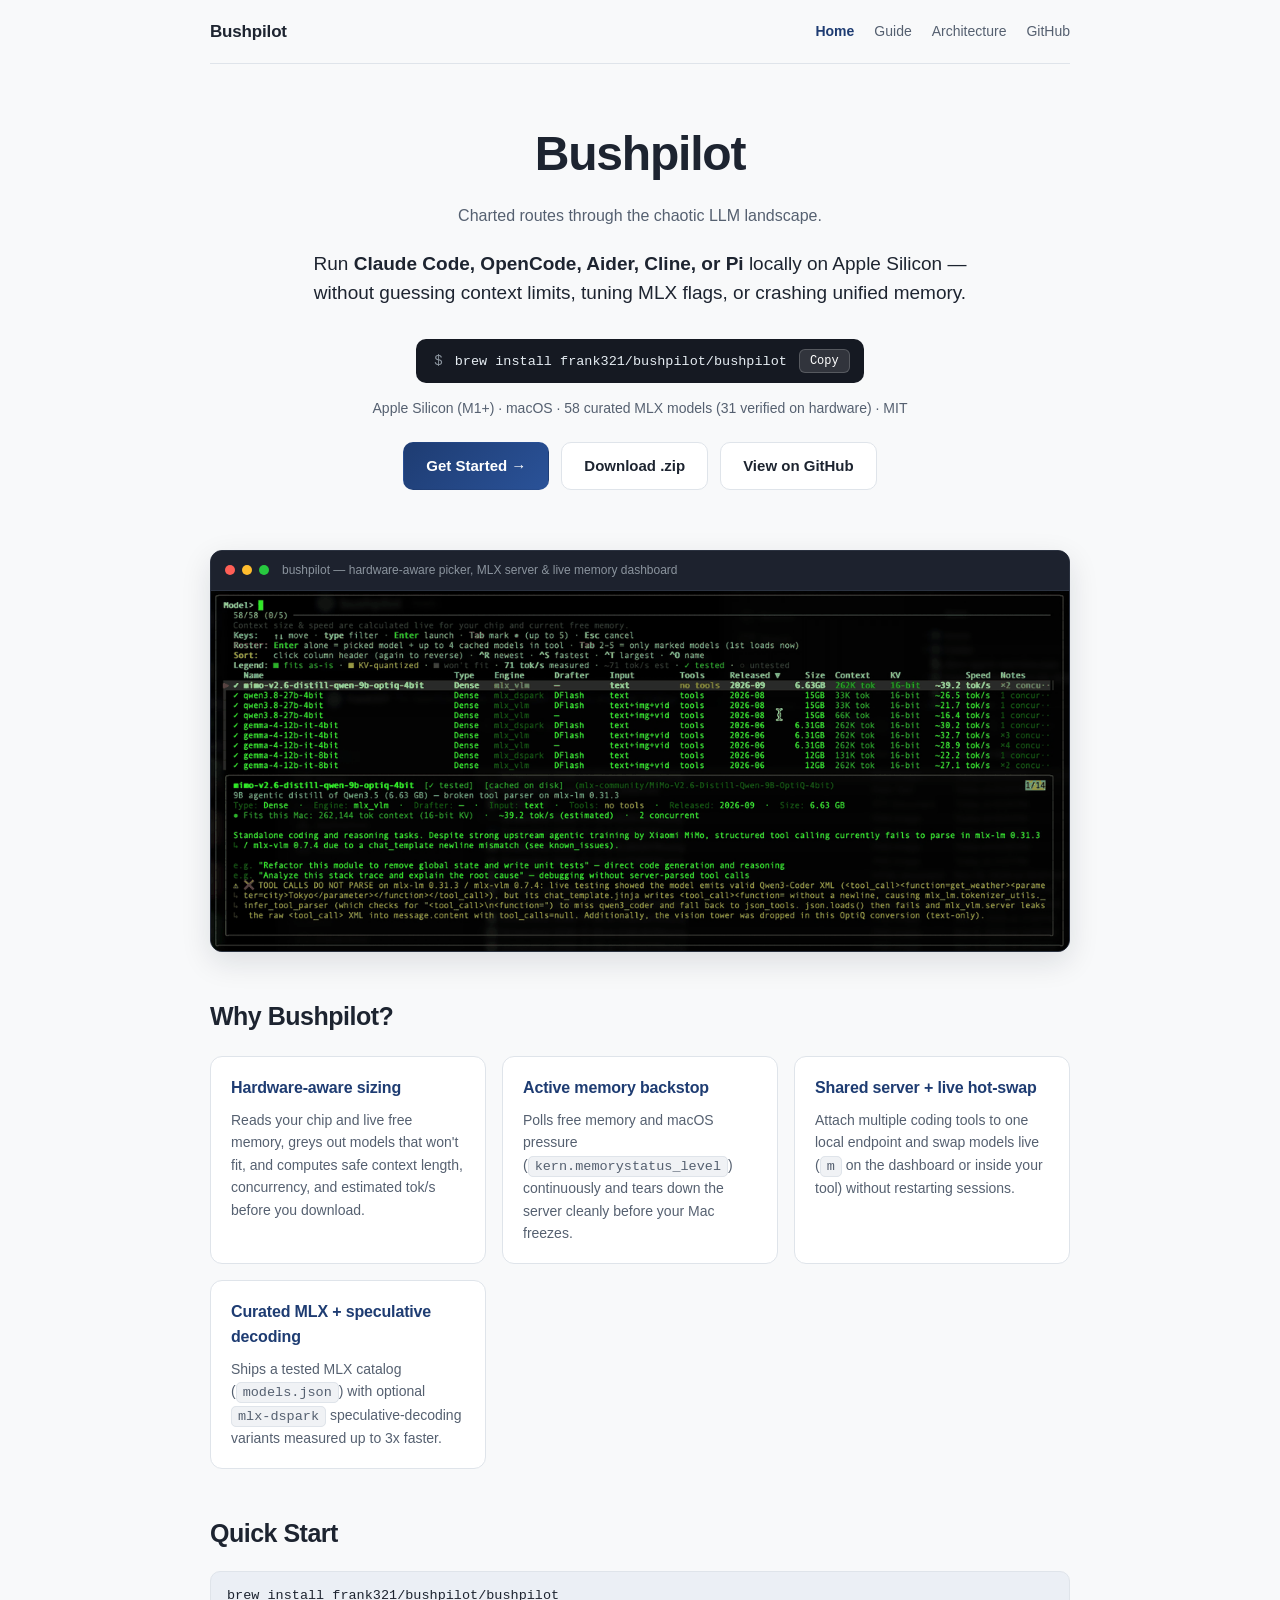
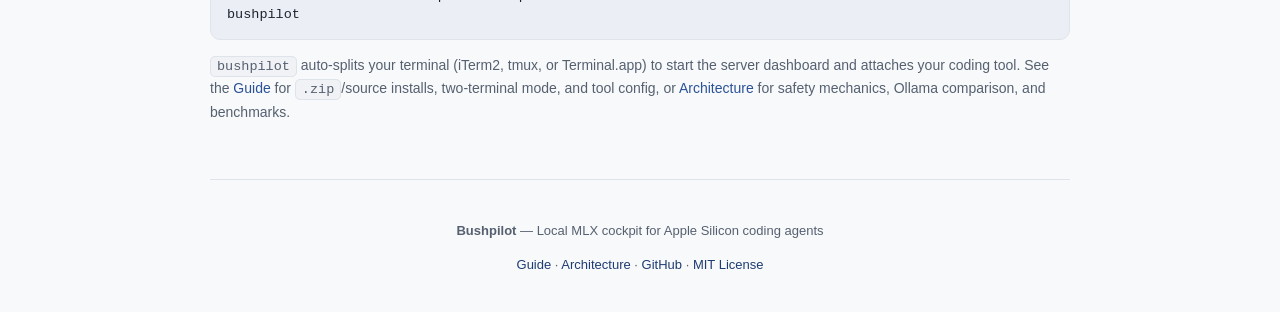
==== commit fe4c145e: "Add redacted terminal demo GIF and screenshots to README and bushpilot.dev" ====
--- a/docs/index.html
+++ b/docs/index.html
@@ -56,15 +56,9 @@
   <div class="terminal-mock">
     <div class="titlebar">
       <span class="dot r"></span><span class="dot y"></span><span class="dot g"></span>
-      <span class="title">bushpilot — auto-split server dashboard &amp; coding tool</span>
+      <span class="title">bushpilot — hardware-aware picker, MLX server &amp; live memory dashboard</span>
     </div>
-    <pre><span class="t-dim">$</span> <span class="t-green">bushpilot</span>
-<span class="t-blue">[advisor]</span> Apple M3 Max · 36.2 GB free unified memory
-<span class="t-blue">[picker]</span>  qwen3.5-9b-mlx-4bit   ctx: 131072   est: ~54 tok/s   slots: 2   <span class="t-green">[fits]</span>
-          qwen3.8-27b-mlx-4bit  ctx: 32768    est: ~19 tok/s   slots: 1   <span class="t-green">[fits]</span>
-<span class="t-dim">[split]</span>   Server dashboard running on http://127.0.0.1:38472/v1
-          <span class="t-dim">Free mem: 48% · Pressure: NORMAL · [m] hot-swap model · [q] stop</span>
-<span class="t-blue">[attach]</span>  Launching Claude Code against local MLX router...</pre>
+    <img src="assets/demo.gif" alt="Bushpilot terminal demo showing the hardware-aware model picker, MLX startup, and live memory dashboard" style="display:block;width:100%;height:auto;">
   </div>
 
   <section>
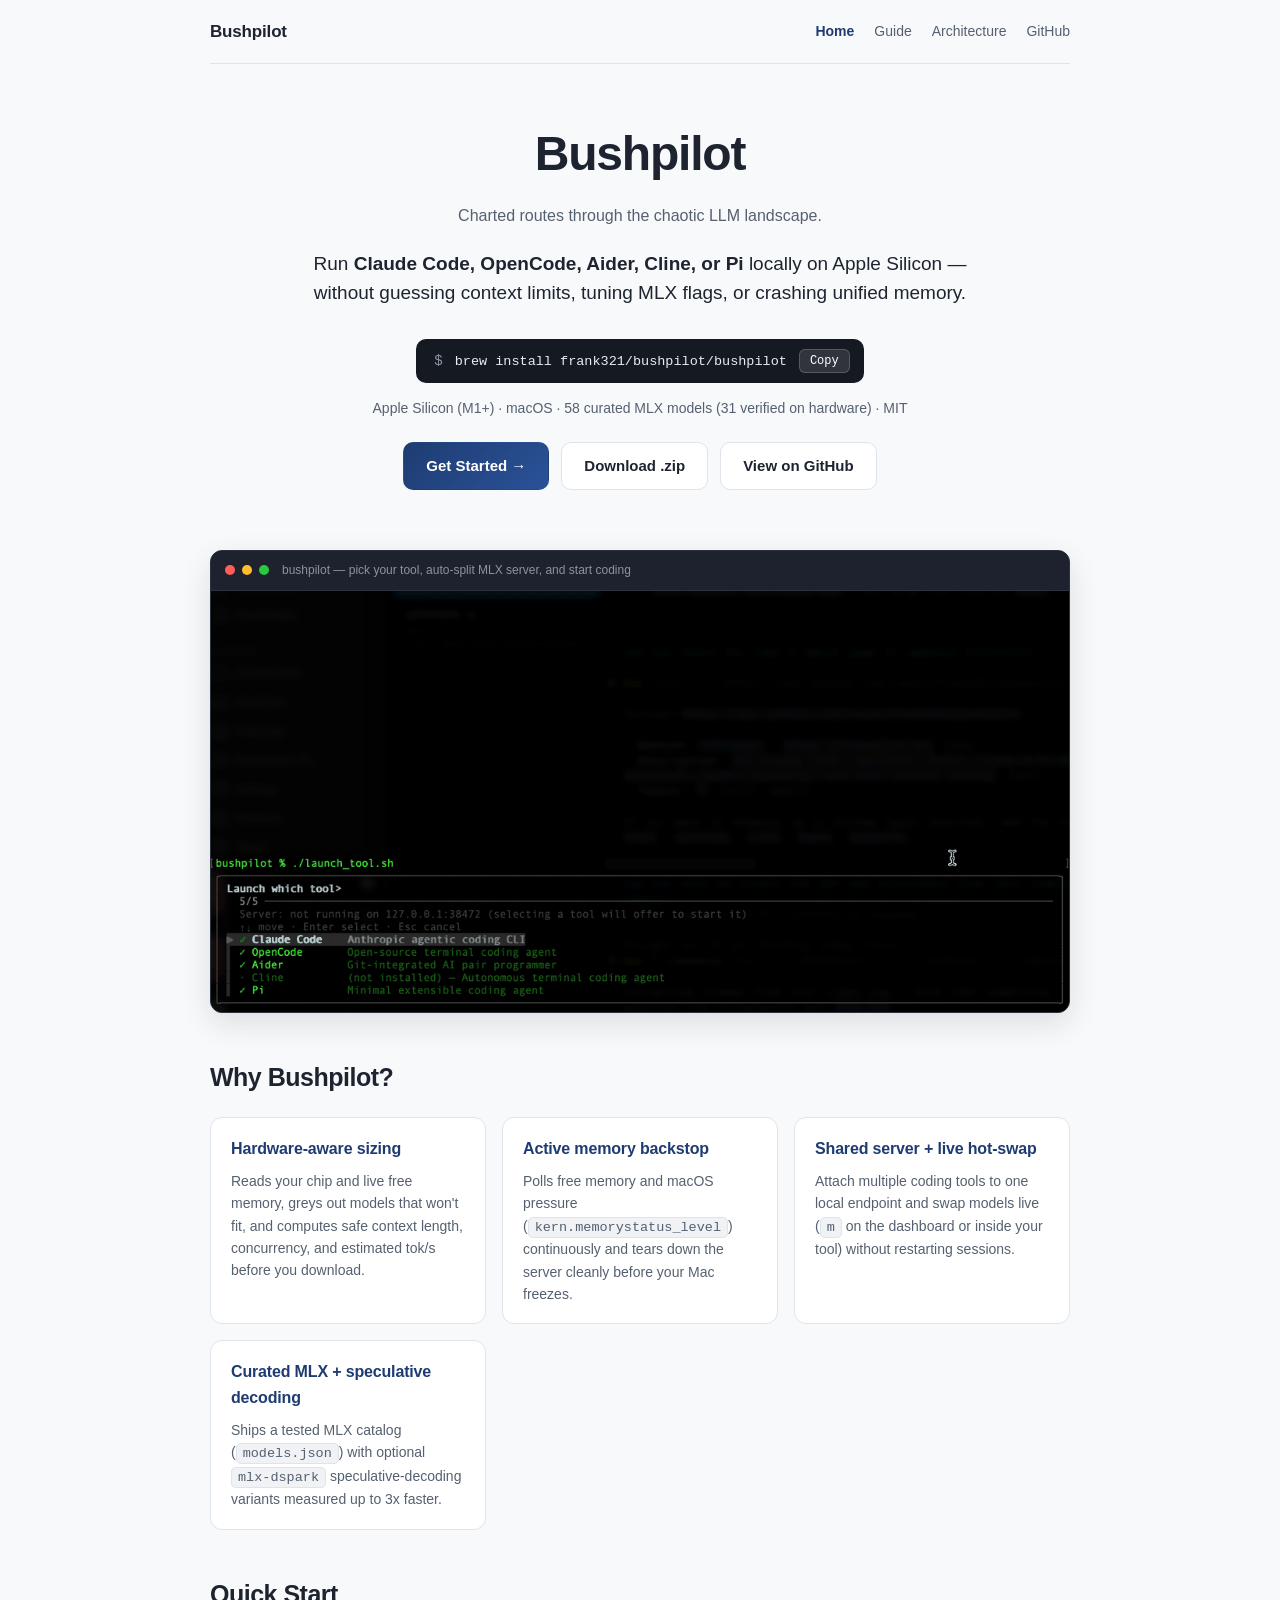
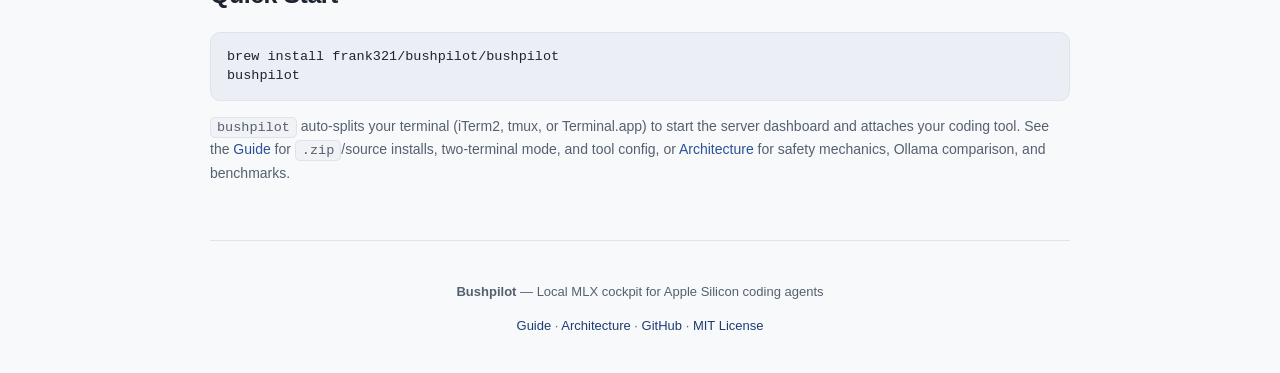
==== commit a2e46ede: "Feature launch_demo.gif on landing page and dashboard.png in guide" ====
--- a/docs/index.html
+++ b/docs/index.html
@@ -56,9 +56,9 @@
   <div class="terminal-mock">
     <div class="titlebar">
       <span class="dot r"></span><span class="dot y"></span><span class="dot g"></span>
-      <span class="title">bushpilot — hardware-aware picker, MLX server &amp; live memory dashboard</span>
+      <span class="title">bushpilot — pick your tool, auto-split MLX server, and start coding</span>
     </div>
-    <img src="assets/demo.gif" alt="Bushpilot terminal demo showing the hardware-aware model picker, MLX startup, and live memory dashboard" style="display:block;width:100%;height:auto;">
+    <img src="assets/launch_demo.gif" alt="Bushpilot demo showing tool selection, auto-splitting the MLX server, hardware-aware model picker, and OpenCode running locally" style="display:block;width:100%;height:auto;">
   </div>
 
   <section>
